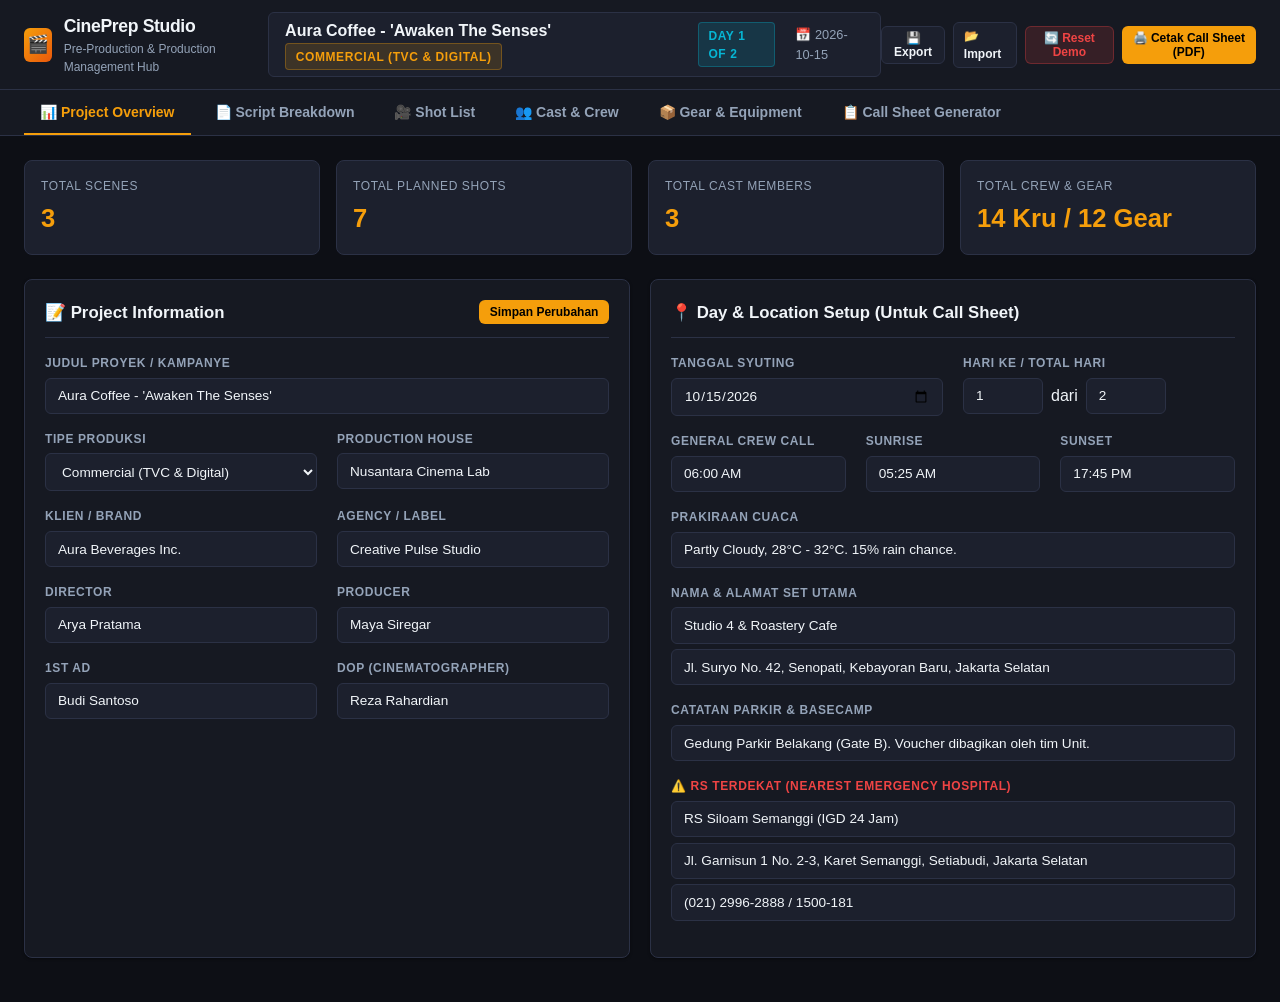
==== index.html @ 5eb1eb22 "Initial commit CinePrep" ====
<!DOCTYPE html>
<html lang="id">
<head>
  <meta charset="UTF-8">
  <meta name="viewport" content="width=device-width, initial-scale=1.0">
  <title>CinePrep — Film, TVC & Video Production Prep Hub</title>
  <link rel="stylesheet" href="style.css">
</head>
<body>

  <!-- Top Navigation -->
  <header class="top-nav">
    <div class="brand">
      <div class="brand-icon">🎬</div>
      <div class="brand-text">
        <h1 id="nav-brand-title">CinePrep Studio</h1>
        <p>Pre-Production & Production Management Hub</p>
      </div>
    </div>

    <div class="project-quick-info">
      <div>
        <strong id="top-project-title">Loading...</strong>
        <span class="badge badge-gold" id="top-project-type">TVC</span>
      </div>
      <div class="badge badge-cyan" id="top-day-badge">Day 1 of 2</div>
      <div style="font-size: 0.8rem; color: var(--text-muted);">
        📅 <span id="top-shoot-date">2026-10-15</span>
      </div>
    </div>

    <div class="header-actions no-print">
      <button class="btn btn-secondary btn-sm" onclick="app.exportProjectJSON()" title="Export JSON Project">💾 Export</button>
      <label class="btn btn-secondary btn-sm" style="margin:0; cursor:pointer;" title="Import JSON Project">
        📂 Import <input type="file" id="import-json-input" accept=".json" style="display:none" onchange="app.importProjectJSON(event)">
      </label>
      <button class="btn btn-danger btn-sm" onclick="app.resetToDemoData()" title="Reset ke Demo Project">🔄 Reset Demo</button>
      <button class="btn btn-primary btn-sm" onclick="app.printCallSheet()">🖨️ Cetak Call Sheet (PDF)</button>
    </div>
  </header>

  <!-- Navigation Tabs -->
  <nav class="tabs-bar no-print">
    <button class="tab-btn active" data-tab="tab-overview">📊 Project Overview</button>
    <button class="tab-btn" data-tab="tab-breakdown">📄 Script Breakdown</button>
    <button class="tab-btn" data-tab="tab-shotlist">🎥 Shot List</button>
    <button class="tab-btn" data-tab="tab-roster">👥 Cast & Crew</button>
    <button class="tab-btn" data-tab="tab-equipment">📦 Gear & Equipment</button>
    <button class="tab-btn" data-tab="tab-callsheet">📋 Call Sheet Generator</button>
  </nav>

  <!-- Main Content Areas -->
  <main class="main-content">

    <!-- TAB 1: OVERVIEW & PROJECT SETUP -->
    <section id="tab-overview" class="tab-pane active">
      <div class="grid-4" style="margin-bottom: 1.5rem;">
        <div class="stat-card">
          <span class="stat-label">Total Scenes</span>
          <span class="stat-value" id="stat-total-scenes">0</span>
        </div>
        <div class="stat-card">
          <span class="stat-label">Total Planned Shots</span>
          <span class="stat-value" id="stat-total-shots">0</span>
        </div>
        <div class="stat-card">
          <span class="stat-label">Total Cast Members</span>
          <span class="stat-value" id="stat-total-cast">0</span>
        </div>
        <div class="stat-card">
          <span class="stat-label">Total Crew & Gear</span>
          <span class="stat-value" id="stat-total-crew-gear">0</span>
        </div>
      </div>

      <div class="grid-2">
        <!-- Project Info Form -->
        <div class="card">
          <div class="card-header">
            <h2 class="card-title">📝 Project Information</h2>
            <button class="btn btn-primary btn-sm" onclick="app.saveProjectDetails()">Simpan Perubahan</button>
          </div>
          <form id="project-form" onsubmit="event.preventDefault(); app.saveProjectDetails();">
            <div class="form-group">
              <label class="form-label">Judul Proyek / Kampanye</label>
              <input type="text" class="form-input" id="inp-title" required>
            </div>
            <div class="grid-2">
              <div class="form-group">
                <label class="form-label">Tipe Produksi</label>
                <select class="form-select" id="inp-type">
                  <option value="Commercial (TVC & Digital)">Commercial (TVC & Digital)</option>
                  <option value="Music Video (MV)">Music Video (MV)</option>
                  <option value="Short Film / Feature">Short Film / Feature</option>
                  <option value="Brand Documentary">Brand Documentary</option>
                  <option value="Corporate / Company Profile">Corporate / Company Profile</option>
                </select>
              </div>
              <div class="form-group">
                <label class="form-label">Production House</label>
                <input type="text" class="form-input" id="inp-production-co">
              </div>
            </div>
            <div class="grid-2">
              <div class="form-group">
                <label class="form-label">Klien / Brand</label>
                <input type="text" class="form-input" id="inp-client">
              </div>
              <div class="form-group">
                <label class="form-label">Agency / Label</label>
                <input type="text" class="form-input" id="inp-agency">
              </div>
            </div>
            <div class="grid-2">
              <div class="form-group">
                <label class="form-label">Director</label>
                <input type="text" class="form-input" id="inp-director">
              </div>
              <div class="form-group">
                <label class="form-label">Producer</label>
                <input type="text" class="form-input" id="inp-producer">
              </div>
            </div>
            <div class="grid-2">
              <div class="form-group">
                <label class="form-label">1st AD</label>
                <input type="text" class="form-input" id="inp-first-ad">
              </div>
              <div class="form-group">
                <label class="form-label">DoP (Cinematographer)</label>
                <input type="text" class="form-input" id="inp-dop">
              </div>
            </div>
          </form>
        </div>

        <!-- Shooting Day & Location Parameters -->
        <div class="card">
          <div class="card-header">
            <h2 class="card-title">📍 Day & Location Setup (Untuk Call Sheet)</h2>
          </div>
          <div class="grid-2">
            <div class="form-group">
              <label class="form-label">Tanggal Syuting</label>
              <input type="date" class="form-input" id="inp-shoot-date">
            </div>
            <div class="form-group">
              <label class="form-label">Hari ke / Total Hari</label>
              <div style="display:flex; gap:0.5rem; align-items:center;">
                <input type="number" class="form-input" id="inp-current-day" min="1" style="width: 80px;">
                <span>dari</span>
                <input type="number" class="form-input" id="inp-total-days" min="1" style="width: 80px;">
              </div>
            </div>
          </div>
          <div class="grid-3">
            <div class="form-group">
              <label class="form-label">General Crew Call</label>
              <input type="text" class="form-input" id="inp-general-call" placeholder="06:00 AM">
            </div>
            <div class="form-group">
              <label class="form-label">Sunrise</label>
              <input type="text" class="form-input" id="inp-sunrise" placeholder="05:30 AM">
            </div>
            <div class="form-group">
              <label class="form-label">Sunset</label>
              <input type="text" class="form-input" id="inp-sunset" placeholder="17:45 PM">
            </div>
          </div>
          <div class="form-group">
            <label class="form-label">Prakiraan Cuaca</label>
            <input type="text" class="form-input" id="inp-weather" placeholder="Cerah Berawan, 29°C">
          </div>
          <div class="form-group">
            <label class="form-label">Nama & Alamat Set Utama</label>
            <input type="text" class="form-input" id="inp-location-name" placeholder="Nama Studio/Lokasi">
            <input type="text" class="form-input" id="inp-location-address" placeholder="Alamat lengkap lokasi" style="margin-top:0.35rem;">
          </div>
          <div class="form-group">
            <label class="form-label">Catatan Parkir & Basecamp</label>
            <input type="text" class="form-input" id="inp-parking-notes">
          </div>
          <div class="form-group">
            <label class="form-label" style="color:var(--accent-red)">⚠️ RS Terdekat (Nearest Emergency Hospital)</label>
            <input type="text" class="form-input" id="inp-hospital-name" placeholder="Nama RS">
            <input type="text" class="form-input" id="inp-hospital-address" placeholder="Alamat RS" style="margin-top:0.35rem;">
            <input type="text" class="form-input" id="inp-hospital-phone" placeholder="No Telp Darurat IGD" style="margin-top:0.35rem;">
          </div>
        </div>
      </div>
    </section>

    <!-- TAB 2: SCRIPT BREAKDOWN -->
    <section id="tab-breakdown" class="tab-pane">
      <div class="card">
        <div class="card-header">
          <div>
            <h2 class="card-title">📄 Breakdown Adegan (Scene Breakdown)</h2>
            <p style="font-size:0.8rem; color:var(--text-muted);">Membedah naskah menjadi elemen produksi: Karakter, Properti, Wardrobe, dan Efek/Lighting.</p>
          </div>
          <button class="btn btn-primary btn-sm" onclick="app.openAddSceneModal()">+ Tambah Adegan</button>
        </div>
        <div id="scenes-list-container">
          <!-- Rendered via JS -->
        </div>
      </div>
    </section>

    <!-- TAB 3: SHOT LIST PLANNER -->
    <section id="tab-shotlist" class="tab-pane">
      <div class="card">
        <div class="card-header">
          <div>
            <h2 class="card-title">🎥 Shot List Planner</h2>
            <p style="font-size:0.8rem; color:var(--text-muted);">Daftar rencana pengambilan gambar, pergerakan kamera, lensa, dan status di set.</p>
          </div>
          <div style="display:flex; gap:0.5rem; align-items:center;">
            <select class="form-select" id="filter-shot-scene" onchange="app.renderShotList()" style="width: auto;">
              <option value="ALL">Semua Adegan</option>
            </select>
            <button class="btn btn-primary btn-sm" onclick="app.openAddShotModal()">+ Tambah Shot</button>
          </div>
        </div>
        <div class="table-responsive">
          <table class="data-table">
            <thead>
              <tr>
                <th style="width:60px;">Status</th>
                <th style="width:70px;">Shot #</th>
                <th style="width:90px;">Scene #</th>
                <th>Shot Size & Type</th>
                <th>Camera Movement</th>
                <th>Lens / Gear</th>
                <th>FPS</th>
                <th>Deskripsi Shot & Framing</th>
                <th style="width:80px;">Aksi</th>
              </tr>
            </thead>
            <tbody id="shot-list-table-body">
              <!-- Rendered via JS -->
            </tbody>
          </table>
        </div>
      </div>
    </section>

    <!-- TAB 4: CAST & CREW ROSTER -->
    <section id="tab-roster" class="tab-pane">
      <div class="grid-2">
        <!-- Cast Roster -->
        <div class="card">
          <div class="card-header">
            <div>
              <h2 class="card-title">🎭 Cast & Talent Roster</h2>
              <p style="font-size:0.75rem; color:var(--text-muted);">Pemain utama, pemeran pendukung, dan jadwal panggilan (*call time*).</p>
            </div>
            <button class="btn btn-primary btn-sm" onclick="app.openAddCastModal()">+ Tambah Cast</button>
          </div>
          <div class="table-responsive">
            <table class="data-table">
              <thead>
                <tr>
                  <th>#</th>
                  <th>Karakter / Peran</th>
                  <th>Nama Aktor</th>
                  <th>Call Time</th>
                  <th>H&MU</th>
                  <th>On Set</th>
                  <th>Aksi</th>
                </tr>
              </thead>
              <tbody id="cast-table-body">
                <!-- Rendered via JS -->
              </tbody>
            </table>
          </div>
        </div>

        <!-- Crew Roster -->
        <div class="card">
          <div class="card-header">
            <div>
              <h2 class="card-title">🎬 Crew Roster (Departemen)</h2>
              <p style="font-size:0.75rem; color:var(--text-muted);">Daftar tim teknis per divisi dan waktu standby.</p>
            </div>
            <button class="btn btn-primary btn-sm" onclick="app.openAddCrewModal()">+ Tambah Kru</button>
          </div>
          <div class="table-responsive">
            <table class="data-table">
              <thead>
                <tr>
                  <th>Departemen</th>
                  <th>Posisi / Role</th>
                  <th>Nama</th>
                  <th>Kontak</th>
                  <th>Call</th>
                  <th>Aksi</th>
                </tr>
              </thead>
              <tbody id="crew-table-body">
                <!-- Rendered via JS -->
              </tbody>
            </table>
          </div>
        </div>
      </div>
    </section>

    <!-- TAB 5: GEAR & EQUIPMENT -->
    <section id="tab-equipment" class="tab-pane">
      <div class="card">
        <div class="card-header">
          <div>
            <h2 class="card-title">📦 Equipment & Rental Checklist</h2>
            <p style="font-size:0.8rem; color:var(--text-muted);">Memastikan kamera, lensa, lighting, sound, dan genset siap sebelum syuting dan tidak tertinggal saat loading-out.</p>
          </div>
          <button class="btn btn-primary btn-sm" onclick="app.openAddEquipmentModal()">+ Tambah Peralatan</button>
        </div>
        <div class="table-responsive">
          <table class="data-table">
            <thead>
              <tr>
                <th style="width: 140px;">Kategori</th>
                <th>Nama Alat & Spesifikasi</th>
                <th style="width: 90px;">Jumlah</th>
                <th style="width: 160px;">Sumber (Rental/In-House)</th>
                <th style="width: 130px;">Status</th>
                <th style="width: 80px;">Aksi</th>
              </tr>
            </thead>
            <tbody id="equipment-table-body">
              <!-- Rendered via JS -->
            </tbody>
          </table>
        </div>
      </div>
    </section>

    <!-- TAB 6: CALL SHEET GENERATOR -->
    <section id="tab-callsheet" class="tab-pane">
      <div class="no-print" style="margin-bottom: 1rem; display: flex; justify-content: space-between; align-items: center;">
        <div>
          <h2 style="font-size: 1.2rem; font-weight: 700;">📋 Lembar Call Sheet Resmi Harian</h2>
          <p style="font-size: 0.85rem; color: var(--text-muted);">Tampilan dokumen standar industri yang siap dicetak atau disimpan ke PDF.</p>
        </div>
        <button class="btn btn-primary" onclick="app.printCallSheet()">🖨️ Cetak / Download PDF</button>
      </div>

      <!-- Call Sheet Document Container -->
      <div class="callsheet-doc-container" id="printable-callsheet">
        <!-- Rendered dynamically by app.renderCallSheet() -->
      </div>
    </section>

  </main>

  <!-- MODAL: ADD / EDIT SCENE -->
  <div class="modal-overlay" id="modal-scene">
    <div class="modal">
      <div class="modal-header">
        <h3 class="modal-title" id="modal-scene-title">Tambah Adegan (Scene)</h3>
        <button class="modal-close" onclick="app.closeModal('modal-scene')">&times;</button>
      </div>
      <form id="form-scene" onsubmit="event.preventDefault(); app.saveSceneForm();">
        <input type="hidden" id="scene-form-id">
        <div class="grid-3">
          <div class="form-group">
            <label class="form-label">Scene #</label>
            <input type="text" class="form-input" id="sf-num" required placeholder="Contoh: 1, 2A">
          </div>
          <div class="form-group">
            <label class="form-label">Setting</label>
            <select class="form-select" id="sf-setting">
              <option value="INT">INT (Interior)</option>
              <option value="EXT">EXT (Eksterior)</option>
              <option value="INT/EXT">INT/EXT</option>
            </select>
          </div>
          <div class="form-group">
            <label class="form-label">Waktu</label>
            <select class="form-select" id="sf-time">
              <option value="MORNING">MORNING (Pagi)</option>
              <option value="DAY">DAY (Siang)</option>
              <option value="AFTERNOON">AFTERNOON (Sore)</option>
              <option value="NIGHT">NIGHT (Malam)</option>
              <option value="GOLDEN HOUR">GOLDEN HOUR</option>
            </select>
          </div>
        </div>
        <div class="grid-2">
          <div class="form-group">
            <label class="form-label">Nama Lokasi Set</label>
            <input type="text" class="form-input" id="sf-location" required placeholder="Contoh: Roastery Cafe Bar">
          </div>
          <div class="form-group">
            <label class="form-label">Panjang Halaman Script</label>
            <input type="text" class="form-input" id="sf-pages" placeholder="Contoh: 1 2/8 pages">
          </div>
        </div>
        <div class="form-group">
          <label class="form-label">Deskripsi / Sinopsis Adegan</label>
          <textarea class="form-textarea" id="sf-synopsis" rows="2" placeholder="Apa yang terjadi di adegan ini?"></textarea>
        </div>
        <div class="grid-2">
          <div class="form-group">
            <label class="form-label">Karakter / Cast Terlibat (Pisahkan dengan koma)</label>
            <input type="text" class="form-input" id="sf-cast" placeholder="Sarah, Barista, Extras">
          </div>
          <div class="form-group">
            <label class="form-label">Properti Khusus (Props)</label>
            <input type="text" class="form-input" id="sf-props" placeholder="V60, Cup, Koper">
          </div>
        </div>
        <div class="grid-2">
          <div class="form-group">
            <label class="form-label">Wardrobe / Kostum</label>
            <input type="text" class="form-input" id="sf-wardrobe" placeholder="Apron kulit, blazer abu">
          </div>
          <div class="form-group">
            <label class="form-label">Special FX / Lighting / Grip Note</label>
            <input type="text" class="form-input" id="sf-fx" placeholder="Hazer smoke, Tracking gimbal">
          </div>
        </div>
        <div style="text-align: right; margin-top: 1rem;">
          <button type="button" class="btn btn-secondary" onclick="app.closeModal('modal-scene')">Batal</button>
          <button type="submit" class="btn btn-primary">Simpan Adegan</button>
        </div>
      </form>
    </div>
  </div>

  <!-- MODAL: ADD / EDIT SHOT -->
  <div class="modal-overlay" id="modal-shot">
    <div class="modal">
      <div class="modal-header">
        <h3 class="modal-title" id="modal-shot-title">Tambah Shot</h3>
        <button class="modal-close" onclick="app.closeModal('modal-shot')">&times;</button>
      </div>
      <form id="form-shot" onsubmit="event.preventDefault(); app.saveShotForm();">
        <input type="hidden" id="shot-form-id">
        <div class="grid-2">
          <div class="form-group">
            <label class="form-label">Pilih Adegan (Scene)</label>
            <select class="form-select" id="sht-scene-id" required>
              <!-- Filled via JS -->
            </select>
          </div>
          <div class="form-group">
            <label class="form-label">Nomor Shot</label>
            <input type="text" class="form-input" id="sht-num" required placeholder="Contoh: 1A, 2B">
          </div>
        </div>
        <div class="grid-3">
          <div class="form-group">
            <label class="form-label">Shot Size</label>
            <select class="form-select" id="sht-size">
              <option value="Wide Shot (WS)">Wide Shot (WS)</option>
              <option value="Medium Shot (MS)">Medium Shot (MS)</option>
              <option value="Medium Close-Up (MCU)">Medium Close-Up (MCU)</option>
              <option value="Close-Up (CU)">Close-Up (CU)</option>
              <option value="Extreme Close-Up (ECU)">Extreme Close-Up (ECU)</option>
              <option value="Over-the-Shoulder (OTS)">Over-the-Shoulder (OTS)</option>
              <option value="Point of View (POV)">Point of View (POV)</option>
            </select>
          </div>
          <div class="form-group">
            <label class="form-label">Camera Angle</label>
            <select class="form-select" id="sht-angle">
              <option value="Eye Level">Eye Level</option>
              <option value="Low Angle">Low Angle</option>
              <option value="High Angle">High Angle</option>
              <option value="Dutch Angle">Dutch Angle / Canted</option>
              <option value="Birds Eye / Overhead">Birds Eye / Overhead</option>
            </select>
          </div>
          <div class="form-group">
            <label class="form-label">Movement</label>
            <input type="text" class="form-input" id="sht-movement" placeholder="Static, Pan, Tracking, Gimbal">
          </div>
        </div>
        <div class="grid-2">
          <div class="form-group">
            <label class="form-label">Lensa / Filter</label>
            <input type="text" class="form-input" id="sht-lens" placeholder="Contoh: 35mm f/1.8, 100mm Macro">
          </div>
          <div class="form-group">
            <label class="form-label">Frame Rate (FPS)</label>
            <select class="form-select" id="sht-fps">
              <option value="24 fps">24 fps (Standard Cinema)</option>
              <option value="25 fps">25 fps (PAL)</option>
              <option value="48 fps">48 fps (Slow Motion)</option>
              <option value="60 fps">60 fps (Smooth Slow-Mo)</option>
              <option value="120 fps">120 fps (Ultra Slow-Mo)</option>
            </select>
          </div>
        </div>
        <div class="form-group">
          <label class="form-label">Deskripsi Visual & Framing</label>
          <textarea class="form-textarea" id="sht-desc" rows="2" placeholder="Komposisi gambar, aksi karakter, atau arahan kamera..."></textarea>
        </div>
        <div style="text-align: right; margin-top: 1rem;">
          <button type="button" class="btn btn-secondary" onclick="app.closeModal('modal-shot')">Batal</button>
          <button type="submit" class="btn btn-primary">Simpan Shot</button>
        </div>
      </form>
    </div>
  </div>

  <!-- MODAL: ADD / EDIT CAST -->
  <div class="modal-overlay" id="modal-cast">
    <div class="modal">
      <div class="modal-header">
        <h3 class="modal-title">Tambah Cast / Pemain</h3>
        <button class="modal-close" onclick="app.closeModal('modal-cast')">&times;</button>
      </div>
      <form id="form-cast" onsubmit="event.preventDefault(); app.saveCastForm();">
        <input type="hidden" id="cast-form-id">
        <div class="grid-2">
          <div class="form-group">
            <label class="form-label">Nama Karakter</label>
            <input type="text" class="form-input" id="cst-character" required placeholder="Contoh: Sarah (Hero)">
          </div>
          <div class="form-group">
            <label class="form-label">Nama Aktor</label>
            <input type="text" class="form-input" id="cst-actor" required placeholder="Nama asli aktor">
          </div>
        </div>
        <div class="grid-2">
          <div class="form-group">
            <label class="form-label">Role / Tipe</label>
            <input type="text" class="form-input" id="cst-role" placeholder="Lead Talent, Supporting, Extra">
          </div>
          <div class="form-group">
            <label class="form-label">No. Telepon / WhatsApp</label>
            <input type="text" class="form-input" id="cst-phone" placeholder="+62 811...">
          </div>
        </div>
        <div class="grid-3">
          <div class="form-group">
            <label class="form-label">Pickup Time</label>
            <input type="text" class="form-input" id="cst-pickup" placeholder="06:30 AM">
          </div>
          <div class="form-group">
            <label class="form-label">H&MU Call</label>
            <input type="text" class="form-input" id="cst-hmu" placeholder="07:00 AM">
          </div>
          <div class="form-group">
            <label class="form-label">On Set Call</label>
            <input type="text" class="form-input" id="cst-onset" placeholder="08:00 AM">
          </div>
        </div>
        <div class="form-group">
          <label class="form-label">Catatan Tambahan (Diet, Kostum)</label>
          <input type="text" class="form-input" id="cst-notes">
        </div>
        <div style="text-align: right; margin-top: 1rem;">
          <button type="button" class="btn btn-secondary" onclick="app.closeModal('modal-cast')">Batal</button>
          <button type="submit" class="btn btn-primary">Simpan Cast</button>
        </div>
      </form>
    </div>
  </div>

  <!-- MODAL: ADD / EDIT CREW -->
  <div class="modal-overlay" id="modal-crew">
    <div class="modal">
      <div class="modal-header">
        <h3 class="modal-title">Tambah Kru Produksi</h3>
        <button class="modal-close" onclick="app.closeModal('modal-crew')">&times;</button>
      </div>
      <form id="form-crew" onsubmit="event.preventDefault(); app.saveCrewForm();">
        <input type="hidden" id="crew-form-id">
        <div class="grid-2">
          <div class="form-group">
            <label class="form-label">Departemen</label>
            <select class="form-select" id="crw-dept">
              <option value="Direction">Direction</option>
              <option value="Production">Production</option>
              <option value="Camera">Camera</option>
              <option value="Lighting & Grip">Lighting & Grip</option>
              <option value="Sound">Sound</option>
              <option value="Art Department">Art Department</option>
              <option value="Wardrobe & MUA">Wardrobe & MUA</option>
              <option value="Post-Production / DIT">Post-Production / DIT</option>
              <option value="Logistics & Catering">Logistics & Catering</option>
            </select>
          </div>
          <div class="form-group">
            <label class="form-label">Posisi / Role</label>
            <input type="text" class="form-input" id="crw-role" required placeholder="DoP, 1st AC, Gaffer, etc.">
          </div>
        </div>
        <div class="grid-3">
          <div class="form-group">
            <label class="form-label">Nama Kru</label>
            <input type="text" class="form-input" id="crw-name" required placeholder="Nama lengkap">
          </div>
          <div class="form-group">
            <label class="form-label">No. Telepon / WhatsApp</label>
            <input type="text" class="form-input" id="crw-phone" placeholder="+62 811...">
          </div>
          <div class="form-group">
            <label class="form-label">Call Time</label>
            <input type="text" class="form-input" id="crw-call" placeholder="06:00 AM">
          </div>
        </div>
        <div style="text-align: right; margin-top: 1rem;">
          <button type="button" class="btn btn-secondary" onclick="app.closeModal('modal-crew')">Batal</button>
          <button type="submit" class="btn btn-primary">Simpan Kru</button>
        </div>
      </form>
    </div>
  </div>

  <!-- MODAL: ADD / EDIT EQUIPMENT -->
  <div class="modal-overlay" id="modal-equipment">
    <div class="modal">
      <div class="modal-header">
        <h3 class="modal-title">Tambah Peralatan (Gear)</h3>
        <button class="modal-close" onclick="app.closeModal('modal-equipment')">&times;</button>
      </div>
      <form id="form-equipment" onsubmit="event.preventDefault(); app.saveEquipmentForm();">
        <input type="hidden" id="eq-form-id">
        <div class="grid-2">
          <div class="form-group">
            <label class="form-label">Kategori</label>
            <select class="form-select" id="eqf-category">
              <option value="Camera">Camera Body & Support</option>
              <option value="Lenses">Lenses & Filters</option>
              <option value="Lighting">Lighting & Electric</option>
              <option value="Grip & Support">Grip & Rigs</option>
              <option value="Sound">Audio & Wireless</option>
              <option value="Power & Utility">Power, Genset & Cables</option>
              <option value="Monitoring / DIT">Monitoring / Video Village</option>
            </select>
          </div>
          <div class="form-group">
            <label class="form-label">Nama Barang & Spesifikasi</label>
            <input type="text" class="form-input" id="eqf-name" required placeholder="Contoh: ARRI Alexa Mini LF">
          </div>
        </div>
        <div class="grid-3">
          <div class="form-group">
            <label class="form-label">Jumlah / Satuan</label>
            <input type="text" class="form-input" id="eqf-qty" placeholder="1 set, 2 units">
          </div>
          <div class="form-group">
            <label class="form-label">Sumber Alat</label>
            <input type="text" class="form-input" id="eqf-source" placeholder="Rental / In-House / Owner">
          </div>
          <div class="form-group">
            <label class="form-label">Status Checklist</label>
            <select class="form-select" id="eqf-status">
              <option value="Checked / Ready">Checked / Ready</option>
              <option value="To Be Picked Up">To Be Picked Up</option>
              <option value="Loaded on Van">Loaded on Van</option>
            </select>
          </div>
        </div>
        <div style="text-align: right; margin-top: 1rem;">
          <button type="button" class="btn btn-secondary" onclick="app.closeModal('modal-equipment')">Batal</button>
          <button type="submit" class="btn btn-primary">Simpan Alat</button>
        </div>
      </form>
    </div>
  </div>

  <!-- Scripts -->
  <script src="demo-data.js"></script>
  <script src="app.js"></script>
</body>
</html>
---- style.css ----
/* CinePrep - Modern Film & Video Production Prep Stylesheet */
:root {
  --bg-primary: #0d0f15;
  --bg-secondary: #161922;
  --bg-card: #1c202d;
  --bg-hover: #262c3d;
  --border-color: #2b3145;
  --text-main: #f1f5f9;
  --text-muted: #94a3b8;
  --text-dim: #64748b;
  --accent-gold: #f59e0b;
  --accent-gold-hover: #d97706;
  --accent-cyan: #06b6d4;
  --accent-red: #ef4444;
  --accent-green: #10b981;
  --accent-blue: #3b82f6;
  --accent-purple: #8b5cf6;
  --shadow-sm: 0 1px 3px rgba(0,0,0,0.4);
  --shadow-md: 0 4px 12px rgba(0,0,0,0.5);
  --shadow-lg: 0 10px 25px rgba(0,0,0,0.6);
  --radius: 8px;
  --font-family: -apple-system, BlinkMacSystemFont, "Segoe UI", Roboto, Helvetica, Arial, sans-serif;
  --font-mono: "SFMono-Regular", Consolas, "Liberation Mono", Menlo, monospace;
}

* {
  box-sizing: border-box;
  margin: 0;
  padding: 0;
}

body {
  background-color: var(--bg-primary);
  color: var(--text-main);
  font-family: var(--font-family);
  line-height: 1.5;
  -webkit-font-smoothing: antialiased;
}

/* Header & Top Bar */
.top-nav {
  background: var(--bg-secondary);
  border-bottom: 1px solid var(--border-color);
  padding: 0.75rem 1.5rem;
  display: flex;
  align-items: center;
  justify-content: space-between;
  position: sticky;
  top: 0;
  z-index: 100;
}

.brand {
  display: flex;
  align-items: center;
  gap: 0.75rem;
}

.brand-icon {
  width: 34px;
  height: 34px;
  background: linear-gradient(135deg, var(--accent-gold), #ea580c);
  border-radius: 6px;
  display: flex;
  align-items: center;
  justify-content: center;
  font-weight: 800;
  color: #000;
  font-size: 1.1rem;
}

.brand-text h1 {
  font-size: 1.1rem;
  font-weight: 700;
  letter-spacing: -0.02em;
}

.brand-text p {
  font-size: 0.75rem;
  color: var(--text-muted);
}

.project-quick-info {
  display: flex;
  align-items: center;
  gap: 1.25rem;
  background: var(--bg-card);
  padding: 0.4rem 1rem;
  border-radius: 6px;
  border: 1px solid var(--border-color);
}

.badge {
  display: inline-flex;
  align-items: center;
  gap: 0.35rem;
  padding: 0.2rem 0.6rem;
  border-radius: 4px;
  font-size: 0.75rem;
  font-weight: 600;
  text-transform: uppercase;
  letter-spacing: 0.05em;
}

.badge-gold { background: rgba(245, 158, 11, 0.15); color: var(--accent-gold); border: 1px solid rgba(245, 158, 11, 0.3); }
.badge-cyan { background: rgba(6, 182, 212, 0.15); color: var(--accent-cyan); border: 1px solid rgba(6, 182, 212, 0.3); }
.badge-green { background: rgba(16, 185, 129, 0.15); color: var(--accent-green); border: 1px solid rgba(16, 185, 129, 0.3); }
.badge-purple { background: rgba(139, 92, 246, 0.15); color: var(--accent-purple); border: 1px solid rgba(139, 92, 246, 0.3); }
.badge-day { background: #3b82f6; color: #fff; }
.badge-night { background: #6366f1; color: #fff; }
.badge-int { background: #10b981; color: #fff; }
.badge-ext { background: #f59e0b; color: #000; }

.header-actions {
  display: flex;
  align-items: center;
  gap: 0.5rem;
}

/* Tabs Navigation */
.tabs-bar {
  background: var(--bg-secondary);
  border-bottom: 1px solid var(--border-color);
  padding: 0 1.5rem;
  display: flex;
  gap: 0.5rem;
  overflow-x: auto;
}

.tab-btn {
  background: transparent;
  color: var(--text-muted);
  border: none;
  padding: 0.85rem 1rem;
  font-size: 0.875rem;
  font-weight: 600;
  cursor: pointer;
  border-bottom: 2px solid transparent;
  transition: all 0.2s ease;
  white-space: nowrap;
  display: flex;
  align-items: center;
  gap: 0.4rem;
}

.tab-btn:hover {
  color: var(--text-main);
  background: rgba(255, 255, 255, 0.02);
}

.tab-btn.active {
  color: var(--accent-gold);
  border-bottom-color: var(--accent-gold);
}

/* Main Container */
.main-content {
  max-width: 1400px;
  margin: 1.5rem auto;
  padding: 0 1.5rem;
}

.tab-pane {
  display: none;
}

.tab-pane.active {
  display: block;
  animation: fadeIn 0.15s ease-in-out;
}

@keyframes fadeIn {
  from { opacity: 0; transform: translateY(3px); }
  to { opacity: 1; transform: translateY(0); }
}

/* Buttons */
.btn {
  display: inline-flex;
  align-items: center;
  gap: 0.4rem;
  padding: 0.5rem 0.9rem;
  font-size: 0.85rem;
  font-weight: 600;
  border-radius: 6px;
  cursor: pointer;
  border: 1px solid transparent;
  transition: all 0.15s ease;
  text-decoration: none;
}

.btn-primary {
  background: var(--accent-gold);
  color: #000;
}
.btn-primary:hover {
  background: var(--accent-gold-hover);
}

.btn-secondary {
  background: var(--bg-card);
  color: var(--text-main);
  border-color: var(--border-color);
}
.btn-secondary:hover {
  background: var(--bg-hover);
  border-color: var(--text-dim);
}

.btn-danger {
  background: rgba(239, 68, 68, 0.15);
  color: var(--accent-red);
  border-color: rgba(239, 68, 68, 0.3);
}
.btn-danger:hover {
  background: rgba(239, 68, 68, 0.25);
}

.btn-sm {
  padding: 0.25rem 0.6rem;
  font-size: 0.75rem;
}

/* Cards & Section Containers */
.card {
  background: var(--bg-secondary);
  border: 1px solid var(--border-color);
  border-radius: var(--radius);
  padding: 1.25rem;
  margin-bottom: 1.25rem;
  box-shadow: var(--shadow-sm);
}

.card-header {
  display: flex;
  align-items: center;
  justify-content: space-between;
  margin-bottom: 1rem;
  padding-bottom: 0.75rem;
  border-bottom: 1px solid var(--border-color);
}

.card-title {
  font-size: 1.05rem;
  font-weight: 700;
  display: flex;
  align-items: center;
  gap: 0.5rem;
}

/* Grid Layouts */
.grid-2 {
  display: grid;
  grid-template-columns: repeat(2, 1fr);
  gap: 1.25rem;
}

.grid-3 {
  display: grid;
  grid-template-columns: repeat(3, 1fr);
  gap: 1.25rem;
}

.grid-4 {
  display: grid;
  grid-template-columns: repeat(4, 1fr);
  gap: 1rem;
}

@media (max-width: 900px) {
  .grid-2, .grid-3, .grid-4 {
    grid-template-columns: 1fr;
  }
}

/* Stat Cards */
.stat-card {
  background: var(--bg-card);
  border: 1px solid var(--border-color);
  border-radius: var(--radius);
  padding: 1rem;
  display: flex;
  flex-direction: column;
}

.stat-label {
  font-size: 0.75rem;
  color: var(--text-muted);
  text-transform: uppercase;
  letter-spacing: 0.05em;
  margin-bottom: 0.25rem;
}

.stat-value {
  font-size: 1.6rem;
  font-weight: 800;
  color: var(--accent-gold);
}

/* Tables */
.table-responsive {
  width: 100%;
  overflow-x: auto;
}

.data-table {
  width: 100%;
  border-collapse: collapse;
  font-size: 0.85rem;
  text-align: left;
}

.data-table th {
  background: var(--bg-card);
  color: var(--text-muted);
  font-weight: 600;
  text-transform: uppercase;
  font-size: 0.7rem;
  letter-spacing: 0.05em;
  padding: 0.75rem 0.85rem;
  border-bottom: 1px solid var(--border-color);
}

.data-table td {
  padding: 0.75rem 0.85rem;
  border-bottom: 1px solid var(--border-color);
  vertical-align: middle;
}

.data-table tr:hover td {
  background: var(--bg-hover);
}

/* Script Breakdown Scene Cards */
.scene-card {
  background: var(--bg-card);
  border: 1px solid var(--border-color);
  border-radius: var(--radius);
  margin-bottom: 1rem;
  overflow: hidden;
  transition: border-color 0.2s;
}

.scene-card:hover {
  border-color: var(--accent-gold);
}

.scene-header {
  background: rgba(0, 0, 0, 0.25);
  padding: 0.85rem 1rem;
  display: flex;
  align-items: center;
  justify-content: space-between;
  border-bottom: 1px solid var(--border-color);
}

.scene-title-wrap {
  display: flex;
  align-items: center;
  gap: 0.75rem;
}

.scene-num {
  background: var(--accent-gold);
  color: #000;
  font-weight: 800;
  padding: 0.2rem 0.6rem;
  border-radius: 4px;
  font-size: 0.85rem;
}

.scene-slugline {
  font-family: var(--font-mono);
  font-weight: 700;
  font-size: 0.95rem;
  letter-spacing: 0.03em;
}

.scene-body {
  padding: 1rem;
}

.scene-synopsis {
  color: var(--text-main);
  margin-bottom: 1rem;
  font-size: 0.9rem;
}

.breakdown-tags-grid {
  display: grid;
  grid-template-columns: repeat(auto-fit, minmax(180px, 1fr));
  gap: 0.75rem;
  background: var(--bg-secondary);
  padding: 0.75rem;
  border-radius: 6px;
}

.tag-group h4 {
  font-size: 0.7rem;
  text-transform: uppercase;
  color: var(--text-dim);
  margin-bottom: 0.35rem;
}

.pill-container {
  display: flex;
  flex-wrap: wrap;
  gap: 0.3rem;
}

.pill {
  font-size: 0.75rem;
  padding: 0.15rem 0.5rem;
  border-radius: 12px;
  background: var(--bg-hover);
  color: var(--text-main);
  border: 1px solid var(--border-color);
}

/* Forms & Inputs */
.form-group {
  margin-bottom: 1rem;
}

.form-label {
  display: block;
  font-size: 0.75rem;
  font-weight: 600;
  text-transform: uppercase;
  letter-spacing: 0.05em;
  color: var(--text-muted);
  margin-bottom: 0.35rem;
}

.form-input, .form-select, .form-textarea {
  width: 100%;
  background: var(--bg-card);
  border: 1px solid var(--border-color);
  color: var(--text-main);
  padding: 0.6rem 0.75rem;
  border-radius: 6px;
  font-size: 0.85rem;
  font-family: inherit;
  transition: border-color 0.15s;
}

.form-input:focus, .form-select:focus, .form-textarea:focus {
  outline: none;
  border-color: var(--accent-gold);
}

/* Modals */
.modal-overlay {
  position: fixed;
  top: 0;
  left: 0;
  right: 0;
  bottom: 0;
  background: rgba(0, 0, 0, 0.75);
  backdrop-filter: blur(4px);
  display: flex;
  align-items: center;
  justify-content: center;
  z-index: 200;
  opacity: 0;
  pointer-events: none;
  transition: opacity 0.2s ease;
}

.modal-overlay.open {
  opacity: 1;
  pointer-events: auto;
}

.modal {
  background: var(--bg-secondary);
  border: 1px solid var(--border-color);
  border-radius: var(--radius);
  width: 90%;
  max-width: 650px;
  max-height: 90vh;
  overflow-y: auto;
  box-shadow: var(--shadow-lg);
  padding: 1.5rem;
}

.modal-header {
  display: flex;
  justify-content: space-between;
  align-items: center;
  margin-bottom: 1.25rem;
  padding-bottom: 0.75rem;
  border-bottom: 1px solid var(--border-color);
}

.modal-close {
  background: transparent;
  border: none;
  color: var(--text-muted);
  font-size: 1.25rem;
  cursor: pointer;
}

/* Call Sheet Document Specific Styling (Industry Standard Look) */
.callsheet-doc-container {
  background: #ffffff;
  color: #111827;
  border-radius: 4px;
  box-shadow: 0 4px 20px rgba(0,0,0,0.4);
  max-width: 960px;
  margin: 0 auto;
  padding: 2rem;
  font-family: Arial, Helvetica, sans-serif;
  font-size: 12px;
  line-height: 1.35;
}

.cs-header {
  border-bottom: 3px solid #111827;
  padding-bottom: 0.75rem;
  margin-bottom: 1rem;
}

.cs-title-bar {
  display: flex;
  justify-content: space-between;
  align-items: flex-start;
  margin-bottom: 0.5rem;
}

.cs-main-title {
  font-size: 20px;
  font-weight: 900;
  text-transform: uppercase;
  letter-spacing: -0.01em;
}

.cs-badge-day {
  background: #111827;
  color: #ffffff;
  padding: 4px 10px;
  font-size: 13px;
  font-weight: 800;
  text-transform: uppercase;
}

.cs-sub-bar {
  display: flex;
  justify-content: space-between;
  font-size: 12px;
  font-weight: bold;
}

.cs-info-grid {
  display: grid;
  grid-template-columns: 2fr 1fr;
  gap: 10px;
  margin-bottom: 1rem;
}

.cs-box {
  border: 1px solid #9ca3af;
  padding: 8px 10px;
  background: #f9fafb;
}

.cs-box-title {
  font-size: 10px;
  font-weight: 800;
  text-transform: uppercase;
  color: #4b5563;
  margin-bottom: 4px;
  border-bottom: 1px solid #e5e7eb;
  padding-bottom: 2px;
}

.cs-hospital-box {
  background: #fef2f2;
  border: 2px solid #ef4444;
}

.cs-hospital-title {
  color: #dc2626;
  font-weight: 900;
}

.cs-table {
  width: 100%;
  border-collapse: collapse;
  margin-bottom: 1rem;
  font-size: 11px;
}

.cs-table th {
  background: #1f2937;
  color: #ffffff;
  text-align: left;
  padding: 5px 8px;
  font-weight: bold;
  font-size: 10px;
  text-transform: uppercase;
}

.cs-table td {
  padding: 6px 8px;
  border-bottom: 1px solid #e5e7eb;
  vertical-align: middle;
}

.cs-table tr:nth-child(even) td {
  background: #f9fafb;
}

.cs-dept-notes-grid {
  display: grid;
  grid-template-columns: repeat(2, 1fr);
  gap: 8px;
  margin-bottom: 1rem;
}

.cs-footer {
  border-top: 2px solid #111827;
  padding-top: 8px;
  display: flex;
  justify-content: space-between;
  font-size: 10px;
  color: #4b5563;
}

/* Print Rules - Standard Call Sheet 1-2 Pages Print Export */
@media print {
  body {
    background: #ffffff !important;
    color: #000000 !important;
  }

  .top-nav, .tabs-bar, .header-actions, .no-print, .btn, .modal-overlay {
    display: none !important;
  }

  .main-content {
    max-width: 100% !important;
    margin: 0 !important;
    padding: 0 !important;
  }

  .tab-pane {
    display: none !important;
  }

  #tab-callsheet {
    display: block !important;
  }

  .callsheet-doc-container {
    box-shadow: none !important;
    padding: 0 !important;
    max-width: 100% !important;
    width: 100% !important;
  }

  .cs-table th {
    background: #111827 !important;
    color: #fff !important;
    -webkit-print-color-adjust: exact;
    print-color-adjust: exact;
  }

  .cs-box {
    border: 1px solid #333 !important;
  }

  .cs-hospital-box {
    border: 2px solid #b91c1c !important;
    background: #fff5f5 !important;
    -webkit-print-color-adjust: exact;
    print-color-adjust: exact;
  }

  @page {
    size: A4 portrait;
    margin: 10mm;
  }
}
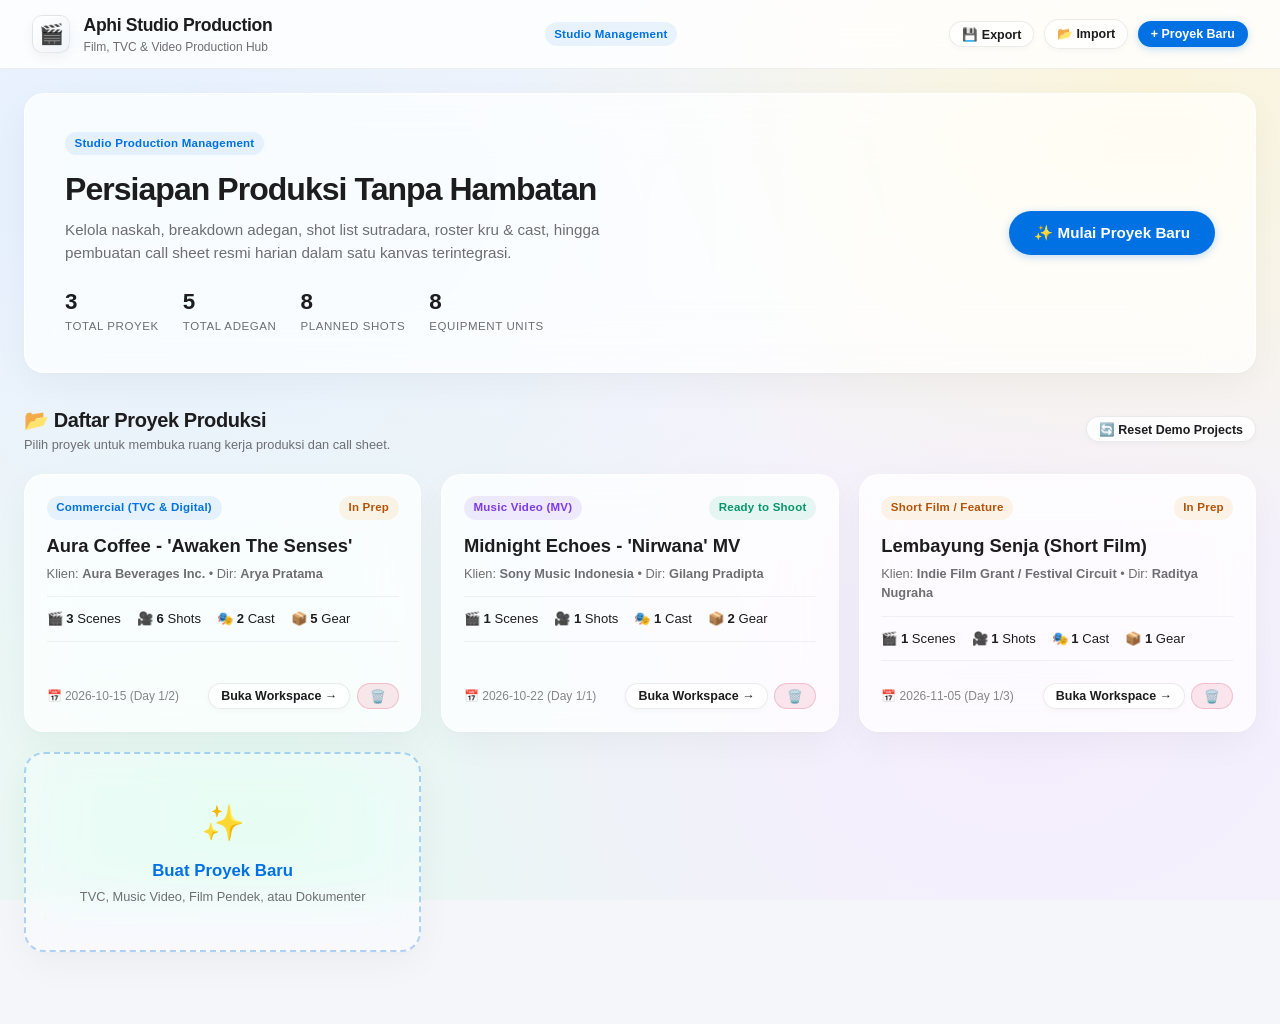
==== commit 782fdba3: "Add landing page and Apple liquid glass UI" ====
--- a/index.html
+++ b/index.html
@@ -3,374 +3,504 @@
 <head>
   <meta charset="UTF-8">
   <meta name="viewport" content="width=device-width, initial-scale=1.0">
-  <title>CinePrep — Film, TVC & Video Production Prep Hub</title>
+  <title>Aphi Studio Production — Pre-Production & Production Hub</title>
   <link rel="stylesheet" href="style.css">
 </head>
 <body>
 
-  <!-- Top Navigation -->
-  <header class="top-nav">
-    <div class="brand">
-      <div class="brand-icon">🎬</div>
+  <!-- Top Glass Navigation -->
+  <header class="app-header">
+    <div class="brand-section" onclick="app.navToLanding()">
+      <div class="brand-logo-glass">🎬</div>
       <div class="brand-text">
-        <h1 id="nav-brand-title">CinePrep Studio</h1>
-        <p>Pre-Production & Production Management Hub</p>
-      </div>
-    </div>
-
-    <div class="project-quick-info">
-      <div>
-        <strong id="top-project-title">Loading...</strong>
-        <span class="badge badge-gold" id="top-project-type">TVC</span>
-      </div>
-      <div class="badge badge-cyan" id="top-day-badge">Day 1 of 2</div>
-      <div style="font-size: 0.8rem; color: var(--text-muted);">
-        📅 <span id="top-shoot-date">2026-10-15</span>
-      </div>
-    </div>
-
-    <div class="header-actions no-print">
-      <button class="btn btn-secondary btn-sm" onclick="app.exportProjectJSON()" title="Export JSON Project">💾 Export</button>
-      <label class="btn btn-secondary btn-sm" style="margin:0; cursor:pointer;" title="Import JSON Project">
-        📂 Import <input type="file" id="import-json-input" accept=".json" style="display:none" onchange="app.importProjectJSON(event)">
+        <h1>Aphi Studio Production</h1>
+        <p>Film, TVC & Video Production Hub</p>
+      </div>
+    </div>
+
+    <!-- Dynamic Workspace Breadcrumb or Landing Title -->
+    <div id="header-context-container" style="display: flex; align-items: center; gap: 0.6rem;">
+      <!-- Populated via JS -->
+    </div>
+
+    <div class="header-controls no-print">
+      <button class="btn btn-glass btn-sm" onclick="app.exportAllJSON()" title="Export Semua Proyek ke JSON">💾 Export</button>
+      <label class="btn btn-glass btn-sm" style="margin:0; cursor:pointer;" title="Import Proyek JSON">
+        📂 Import <input type="file" id="import-json-input" accept=".json" style="display:none" onchange="app.importAllJSON(event)">
       </label>
-      <button class="btn btn-danger btn-sm" onclick="app.resetToDemoData()" title="Reset ke Demo Project">🔄 Reset Demo</button>
-      <button class="btn btn-primary btn-sm" onclick="app.printCallSheet()">🖨️ Cetak Call Sheet (PDF)</button>
+      <button class="btn btn-primary btn-sm" id="btn-header-primary" onclick="app.openNewProjectModal()">+ Proyek Baru</button>
     </div>
   </header>
 
-  <!-- Navigation Tabs -->
-  <nav class="tabs-bar no-print">
-    <button class="tab-btn active" data-tab="tab-overview">📊 Project Overview</button>
-    <button class="tab-btn" data-tab="tab-breakdown">📄 Script Breakdown</button>
-    <button class="tab-btn" data-tab="tab-shotlist">🎥 Shot List</button>
-    <button class="tab-btn" data-tab="tab-roster">👥 Cast & Crew</button>
-    <button class="tab-btn" data-tab="tab-equipment">📦 Gear & Equipment</button>
-    <button class="tab-btn" data-tab="tab-callsheet">📋 Call Sheet Generator</button>
-  </nav>
-
-  <!-- Main Content Areas -->
-  <main class="main-content">
-
-    <!-- TAB 1: OVERVIEW & PROJECT SETUP -->
-    <section id="tab-overview" class="tab-pane active">
-      <div class="grid-4" style="margin-bottom: 1.5rem;">
-        <div class="stat-card">
-          <span class="stat-label">Total Scenes</span>
-          <span class="stat-value" id="stat-total-scenes">0</span>
-        </div>
-        <div class="stat-card">
-          <span class="stat-label">Total Planned Shots</span>
-          <span class="stat-value" id="stat-total-shots">0</span>
-        </div>
-        <div class="stat-card">
-          <span class="stat-label">Total Cast Members</span>
-          <span class="stat-value" id="stat-total-cast">0</span>
-        </div>
-        <div class="stat-card">
-          <span class="stat-label">Total Crew & Gear</span>
-          <span class="stat-value" id="stat-total-crew-gear">0</span>
-        </div>
-      </div>
-
-      <div class="grid-2">
-        <!-- Project Info Form -->
-        <div class="card">
-          <div class="card-header">
-            <h2 class="card-title">📝 Project Information</h2>
-            <button class="btn btn-primary btn-sm" onclick="app.saveProjectDetails()">Simpan Perubahan</button>
-          </div>
-          <form id="project-form" onsubmit="event.preventDefault(); app.saveProjectDetails();">
-            <div class="form-group">
-              <label class="form-label">Judul Proyek / Kampanye</label>
-              <input type="text" class="form-input" id="inp-title" required>
+  <!-- Main Container -->
+  <div class="app-wrapper">
+
+    <!-- ==============================================
+         VIEW 1: LANDING PAGE & PROJECTS DASHBOARD
+         ============================================== -->
+    <main id="view-landing">
+      <!-- Landing Hero Glass Banner -->
+      <section class="landing-hero glass-panel">
+        <div class="landing-hero-left">
+          <span class="badge badge-blue" style="margin-bottom: 0.6rem;">Studio Production Management</span>
+          <h2>Persiapan Produksi Tanpa Hambatan</h2>
+          <p>Kelola naskah, breakdown adegan, shot list sutradara, roster kru & cast, hingga pembuatan call sheet resmi harian dalam satu kanvas terintegrasi.</p>
+          
+          <div class="studio-stats-strip">
+            <div class="hero-stat-item">
+              <span class="hero-stat-val" id="stat-landing-projects">0</span>
+              <span class="hero-stat-lbl">Total Proyek</span>
+            </div>
+            <div class="hero-stat-item">
+              <span class="hero-stat-val" id="stat-landing-scenes">0</span>
+              <span class="hero-stat-lbl">Total Adegan</span>
+            </div>
+            <div class="hero-stat-item">
+              <span class="hero-stat-val" id="stat-landing-shots">0</span>
+              <span class="hero-stat-lbl">Planned Shots</span>
+            </div>
+            <div class="hero-stat-item">
+              <span class="hero-stat-val" id="stat-landing-gear">0</span>
+              <span class="hero-stat-lbl">Equipment Units</span>
+            </div>
+          </div>
+        </div>
+
+        <div class="landing-hero-right no-print">
+          <button class="btn btn-primary" style="padding: 0.75rem 1.5rem; font-size: 0.95rem;" onclick="app.openNewProjectModal()">
+            ✨ Mulai Proyek Baru
+          </button>
+        </div>
+      </section>
+
+      <!-- Projects Section -->
+      <section>
+        <div class="projects-section-header">
+          <div>
+            <h3 class="section-title">📂 Daftar Proyek Produksi</h3>
+            <p style="font-size: 0.8rem; color: var(--apple-text-sub);">Pilih proyek untuk membuka ruang kerja produksi dan call sheet.</p>
+          </div>
+          <div style="display: flex; gap: 0.5rem;">
+            <button class="btn btn-glass btn-sm" onclick="app.resetToDemoData()">🔄 Reset Demo Projects</button>
+          </div>
+        </div>
+
+        <div class="projects-grid" id="projects-grid-container">
+          <!-- Rendered via JS -->
+        </div>
+      </section>
+    </main>
+
+    <!-- ==============================================
+         VIEW 2: PROJECT WORKSPACE
+         ============================================== -->
+    <main id="view-workspace" style="display: none;">
+      
+      <!-- Workspace Sub-Header & Breadcrumb -->
+      <div class="workspace-header glass-panel no-print">
+        <div class="workspace-breadcrumb">
+          <button class="btn btn-glass btn-sm" onclick="app.navToLanding()">← Daftar Proyek</button>
+          <div class="workspace-title-box">
+            <div style="display:flex; align-items:center; gap:0.5rem;">
+              <h2 id="ws-project-title">Loading...</h2>
+              <span class="badge badge-blue" id="ws-project-type">TVC</span>
+              <span class="badge badge-gold" id="ws-day-badge">Day 1 of 2</span>
+            </div>
+            <p id="ws-project-sub">Klien: - &bull; Sutradara: -</p>
+          </div>
+        </div>
+
+        <div style="display: flex; gap: 0.5rem; align-items: center;">
+          <button class="btn btn-primary btn-sm" onclick="app.printCurrentCallSheet()">🖨️ Cetak Call Sheet (PDF)</button>
+        </div>
+      </div>
+
+      <!-- Apple Segmented Tabs Bar -->
+      <div class="no-print" style="display:flex; justify-content:center;">
+        <nav class="segmented-tabs-bar">
+          <button class="seg-tab-btn active" data-tab="tab-overview">📊 Overview & Set</button>
+          <button class="seg-tab-btn" data-tab="tab-breakdown">📄 Script Breakdown</button>
+          <button class="seg-tab-btn" data-tab="tab-shotlist">🎥 Shot List</button>
+          <button class="seg-tab-btn" data-tab="tab-roster">👥 Cast & Kru</button>
+          <button class="seg-tab-btn" data-tab="tab-equipment">📦 Gear & Rental</button>
+          <button class="seg-tab-btn" data-tab="tab-callsheet">📋 Call Sheet Generator</button>
+        </nav>
+      </div>
+
+      <!-- TAB 1: OVERVIEW & SETUP -->
+      <section id="tab-overview" class="tab-pane active">
+        <div class="grid-4" style="margin-bottom: 1.25rem;">
+          <div class="glass-card-compact">
+            <span style="font-size:0.72rem; color:var(--apple-text-sub); text-transform:uppercase;">Total Scenes</span>
+            <div style="font-size:1.6rem; font-weight:800; color:var(--apple-blue);" id="stat-ws-scenes">0</div>
+          </div>
+          <div class="glass-card-compact">
+            <span style="font-size:0.72rem; color:var(--apple-text-sub); text-transform:uppercase;">Total Shots</span>
+            <div style="font-size:1.6rem; font-weight:800; color:var(--apple-dark);" id="stat-ws-shots">0</div>
+          </div>
+          <div class="glass-card-compact">
+            <span style="font-size:0.72rem; color:var(--apple-text-sub); text-transform:uppercase;">Cast Members</span>
+            <div style="font-size:1.6rem; font-weight:800; color:var(--accent-purple);" id="stat-ws-cast">0</div>
+          </div>
+          <div class="glass-card-compact">
+            <span style="font-size:0.72rem; color:var(--apple-text-sub); text-transform:uppercase;">Crew & Equipment</span>
+            <div style="font-size:1.6rem; font-weight:800; color:var(--accent-green);" id="stat-ws-crew-gear">0</div>
+          </div>
+        </div>
+
+        <div class="grid-2">
+          <!-- General Project Information -->
+          <div class="glass-card-compact">
+            <div class="card-title-row">
+              <h3>📝 Informasi Proyek & Kru Kunci</h3>
+              <button class="btn btn-primary btn-sm" onclick="app.saveActiveProjectDetails()">Simpan Data</button>
+            </div>
+            <form onsubmit="event.preventDefault(); app.saveActiveProjectDetails();">
+              <div class="form-group">
+                <label class="form-label">Judul Proyek</label>
+                <input type="text" class="form-control" id="ws-inp-title" required>
+              </div>
+              <div class="grid-2">
+                <div class="form-group">
+                  <label class="form-label">Tipe Produksi</label>
+                  <select class="form-control" id="ws-inp-type">
+                    <option value="Commercial (TVC & Digital)">Commercial (TVC & Digital)</option>
+                    <option value="Music Video (MV)">Music Video (MV)</option>
+                    <option value="Short Film / Feature">Short Film / Feature</option>
+                    <option value="Brand Documentary">Brand Documentary</option>
+                    <option value="Corporate / Company Profile">Corporate / Company Profile</option>
+                  </select>
+                </div>
+                <div class="form-group">
+                  <label class="form-label">Status Proyek</label>
+                  <select class="form-control" id="ws-inp-status">
+                    <option value="In Prep">In Prep (Pra-Produksi)</option>
+                    <option value="Ready to Shoot">Ready to Shoot</option>
+                    <option value="Production / Shooting">Production / Shooting</option>
+                    <option value="Wrapped / Post-Prod">Wrapped / Post-Prod</option>
+                  </select>
+                </div>
+              </div>
+              <div class="grid-2">
+                <div class="form-group">
+                  <label class="form-label">Klien / Brand</label>
+                  <input type="text" class="form-control" id="ws-inp-client">
+                </div>
+                <div class="form-group">
+                  <label class="form-label">Agency / Label</label>
+                  <input type="text" class="form-control" id="ws-inp-agency">
+                </div>
+              </div>
+              <div class="grid-2">
+                <div class="form-group">
+                  <label class="form-label">Director (Sutradara)</label>
+                  <input type="text" class="form-control" id="ws-inp-director">
+                </div>
+                <div class="form-group">
+                  <label class="form-label">Producer</label>
+                  <input type="text" class="form-control" id="ws-inp-producer">
+                </div>
+              </div>
+              <div class="grid-2">
+                <div class="form-group">
+                  <label class="form-label">1st AD (Asisten Sutradara 1)</label>
+                  <input type="text" class="form-control" id="ws-inp-first-ad">
+                </div>
+                <div class="form-group">
+                  <label class="form-label">DoP (Cinematographer)</label>
+                  <input type="text" class="form-control" id="ws-inp-dop">
+                </div>
+              </div>
+            </form>
+          </div>
+
+          <!-- Shoot Day & Set Location Parameters -->
+          <div class="glass-card-compact">
+            <div class="card-title-row">
+              <h3>📍 Parameter Hari Syuting & Lokasi</h3>
             </div>
             <div class="grid-2">
               <div class="form-group">
-                <label class="form-label">Tipe Produksi</label>
-                <select class="form-select" id="inp-type">
-                  <option value="Commercial (TVC & Digital)">Commercial (TVC & Digital)</option>
-                  <option value="Music Video (MV)">Music Video (MV)</option>
-                  <option value="Short Film / Feature">Short Film / Feature</option>
-                  <option value="Brand Documentary">Brand Documentary</option>
-                  <option value="Corporate / Company Profile">Corporate / Company Profile</option>
-                </select>
+                <label class="form-label">Tanggal Syuting</label>
+                <input type="date" class="form-control" id="ws-inp-shoot-date">
               </div>
               <div class="form-group">
-                <label class="form-label">Production House</label>
-                <input type="text" class="form-input" id="inp-production-co">
-              </div>
-            </div>
-            <div class="grid-2">
+                <label class="form-label">Hari ke / Total Hari</label>
+                <div style="display:flex; gap:0.4rem; align-items:center;">
+                  <input type="number" class="form-control" id="ws-inp-current-day" min="1" style="width:75px;">
+                  <span style="font-size:0.8rem; color:var(--apple-text-sub);">dari</span>
+                  <input type="number" class="form-control" id="ws-inp-total-days" min="1" style="width:75px;">
+                </div>
+              </div>
+            </div>
+            <div class="grid-3">
               <div class="form-group">
-                <label class="form-label">Klien / Brand</label>
-                <input type="text" class="form-input" id="inp-client">
+                <label class="form-label">Crew Call</label>
+                <input type="text" class="form-control" id="ws-inp-general-call" placeholder="06:00 AM">
               </div>
               <div class="form-group">
-                <label class="form-label">Agency / Label</label>
-                <input type="text" class="form-input" id="inp-agency">
-              </div>
-            </div>
-            <div class="grid-2">
+                <label class="form-label">Sunrise</label>
+                <input type="text" class="form-control" id="ws-inp-sunrise" placeholder="05:30 AM">
+              </div>
               <div class="form-group">
-                <label class="form-label">Director</label>
-                <input type="text" class="form-input" id="inp-director">
-              </div>
-              <div class="form-group">
-                <label class="form-label">Producer</label>
-                <input type="text" class="form-input" id="inp-producer">
-              </div>
-            </div>
-            <div class="grid-2">
-              <div class="form-group">
-                <label class="form-label">1st AD</label>
-                <input type="text" class="form-input" id="inp-first-ad">
-              </div>
-              <div class="form-group">
-                <label class="form-label">DoP (Cinematographer)</label>
-                <input type="text" class="form-input" id="inp-dop">
-              </div>
-            </div>
-          </form>
-        </div>
-
-        <!-- Shooting Day & Location Parameters -->
-        <div class="card">
-          <div class="card-header">
-            <h2 class="card-title">📍 Day & Location Setup (Untuk Call Sheet)</h2>
-          </div>
-          <div class="grid-2">
+                <label class="form-label">Sunset</label>
+                <input type="text" class="form-control" id="ws-inp-sunset" placeholder="17:45 PM">
+              </div>
+            </div>
             <div class="form-group">
-              <label class="form-label">Tanggal Syuting</label>
-              <input type="date" class="form-input" id="inp-shoot-date">
+              <label class="form-label">Prakiraan Cuaca</label>
+              <input type="text" class="form-control" id="ws-inp-weather">
             </div>
             <div class="form-group">
-              <label class="form-label">Hari ke / Total Hari</label>
-              <div style="display:flex; gap:0.5rem; align-items:center;">
-                <input type="number" class="form-input" id="inp-current-day" min="1" style="width: 80px;">
-                <span>dari</span>
-                <input type="number" class="form-input" id="inp-total-days" min="1" style="width: 80px;">
-              </div>
-            </div>
-          </div>
-          <div class="grid-3">
+              <label class="form-label">Nama & Alamat Lokasi Set</label>
+              <input type="text" class="form-control" id="ws-inp-location-name" placeholder="Nama Studio / Cafe">
+              <input type="text" class="form-control" id="ws-inp-location-address" placeholder="Alamat lengkap" style="margin-top:0.3rem;">
+            </div>
             <div class="form-group">
-              <label class="form-label">General Crew Call</label>
-              <input type="text" class="form-input" id="inp-general-call" placeholder="06:00 AM">
+              <label class="form-label">Catatan Parkir & Basecamp</label>
+              <input type="text" class="form-control" id="ws-inp-parking-notes">
             </div>
             <div class="form-group">
-              <label class="form-label">Sunrise</label>
-              <input type="text" class="form-input" id="inp-sunrise" placeholder="05:30 AM">
-            </div>
-            <div class="form-group">
-              <label class="form-label">Sunset</label>
-              <input type="text" class="form-input" id="inp-sunset" placeholder="17:45 PM">
-            </div>
-          </div>
-          <div class="form-group">
-            <label class="form-label">Prakiraan Cuaca</label>
-            <input type="text" class="form-input" id="inp-weather" placeholder="Cerah Berawan, 29°C">
-          </div>
-          <div class="form-group">
-            <label class="form-label">Nama & Alamat Set Utama</label>
-            <input type="text" class="form-input" id="inp-location-name" placeholder="Nama Studio/Lokasi">
-            <input type="text" class="form-input" id="inp-location-address" placeholder="Alamat lengkap lokasi" style="margin-top:0.35rem;">
-          </div>
-          <div class="form-group">
-            <label class="form-label">Catatan Parkir & Basecamp</label>
-            <input type="text" class="form-input" id="inp-parking-notes">
-          </div>
-          <div class="form-group">
-            <label class="form-label" style="color:var(--accent-red)">⚠️ RS Terdekat (Nearest Emergency Hospital)</label>
-            <input type="text" class="form-input" id="inp-hospital-name" placeholder="Nama RS">
-            <input type="text" class="form-input" id="inp-hospital-address" placeholder="Alamat RS" style="margin-top:0.35rem;">
-            <input type="text" class="form-input" id="inp-hospital-phone" placeholder="No Telp Darurat IGD" style="margin-top:0.35rem;">
-          </div>
-        </div>
-      </div>
-    </section>
-
-    <!-- TAB 2: SCRIPT BREAKDOWN -->
-    <section id="tab-breakdown" class="tab-pane">
-      <div class="card">
-        <div class="card-header">
-          <div>
-            <h2 class="card-title">📄 Breakdown Adegan (Scene Breakdown)</h2>
-            <p style="font-size:0.8rem; color:var(--text-muted);">Membedah naskah menjadi elemen produksi: Karakter, Properti, Wardrobe, dan Efek/Lighting.</p>
-          </div>
-          <button class="btn btn-primary btn-sm" onclick="app.openAddSceneModal()">+ Tambah Adegan</button>
-        </div>
-        <div id="scenes-list-container">
-          <!-- Rendered via JS -->
-        </div>
-      </div>
-    </section>
-
-    <!-- TAB 3: SHOT LIST PLANNER -->
-    <section id="tab-shotlist" class="tab-pane">
-      <div class="card">
-        <div class="card-header">
-          <div>
-            <h2 class="card-title">🎥 Shot List Planner</h2>
-            <p style="font-size:0.8rem; color:var(--text-muted);">Daftar rencana pengambilan gambar, pergerakan kamera, lensa, dan status di set.</p>
-          </div>
-          <div style="display:flex; gap:0.5rem; align-items:center;">
-            <select class="form-select" id="filter-shot-scene" onchange="app.renderShotList()" style="width: auto;">
-              <option value="ALL">Semua Adegan</option>
-            </select>
-            <button class="btn btn-primary btn-sm" onclick="app.openAddShotModal()">+ Tambah Shot</button>
-          </div>
-        </div>
-        <div class="table-responsive">
-          <table class="data-table">
-            <thead>
-              <tr>
-                <th style="width:60px;">Status</th>
-                <th style="width:70px;">Shot #</th>
-                <th style="width:90px;">Scene #</th>
-                <th>Shot Size & Type</th>
-                <th>Camera Movement</th>
-                <th>Lens / Gear</th>
-                <th>FPS</th>
-                <th>Deskripsi Shot & Framing</th>
-                <th style="width:80px;">Aksi</th>
-              </tr>
-            </thead>
-            <tbody id="shot-list-table-body">
-              <!-- Rendered via JS -->
-            </tbody>
-          </table>
-        </div>
-      </div>
-    </section>
-
-    <!-- TAB 4: CAST & CREW ROSTER -->
-    <section id="tab-roster" class="tab-pane">
-      <div class="grid-2">
-        <!-- Cast Roster -->
-        <div class="card">
-          <div class="card-header">
+              <label class="form-label" style="color:var(--accent-red)">🚨 RS Terdekat (Emergency Hospital 24 Jam)</label>
+              <input type="text" class="form-control" id="ws-inp-hospital-name" placeholder="Nama RS">
+              <input type="text" class="form-control" id="ws-inp-hospital-address" placeholder="Alamat RS" style="margin-top:0.3rem;">
+              <input type="text" class="form-control" id="ws-inp-hospital-phone" placeholder="No Telp IGD" style="margin-top:0.3rem;">
+            </div>
+          </div>
+        </div>
+      </section>
+
+      <!-- TAB 2: SCRIPT BREAKDOWN -->
+      <section id="tab-breakdown" class="tab-pane">
+        <div class="glass-card-compact">
+          <div class="card-title-row">
             <div>
-              <h2 class="card-title">🎭 Cast & Talent Roster</h2>
-              <p style="font-size:0.75rem; color:var(--text-muted);">Pemain utama, pemeran pendukung, dan jadwal panggilan (*call time*).</p>
-            </div>
-            <button class="btn btn-primary btn-sm" onclick="app.openAddCastModal()">+ Tambah Cast</button>
-          </div>
-          <div class="table-responsive">
-            <table class="data-table">
+              <h3>📄 Script Breakdown (Pembedahan Adegan)</h3>
+              <p style="font-size:0.75rem; color:var(--apple-text-sub);">Detail elemen produksi per adegan: Cast, Props, Wardrobe, dan Efek/Lighting.</p>
+            </div>
+            <button class="btn btn-primary btn-sm" onclick="app.openAddSceneModal()">+ Tambah Adegan</button>
+          </div>
+          <div id="scenes-list-container">
+            <!-- Rendered via JS -->
+          </div>
+        </div>
+      </section>
+
+      <!-- TAB 3: SHOT LIST -->
+      <section id="tab-shotlist" class="tab-pane">
+        <div class="glass-card-compact">
+          <div class="card-title-row">
+            <div>
+              <h3>🎥 Shot List Planner</h3>
+              <p style="font-size:0.75rem; color:var(--apple-text-sub);">Rencana framing, lensa, sudut, pergerakan kamera, dan status take di lapangan.</p>
+            </div>
+            <div style="display:flex; gap:0.5rem; align-items:center;">
+              <select class="form-control" id="filter-shot-scene" onchange="app.renderShotList()" style="width: auto; padding:0.35rem 0.65rem;">
+                <option value="ALL">Semua Adegan</option>
+              </select>
+              <button class="btn btn-primary btn-sm" onclick="app.openAddShotModal()">+ Tambah Shot</button>
+            </div>
+          </div>
+          <div class="table-wrap">
+            <table class="apple-table">
               <thead>
                 <tr>
-                  <th>#</th>
-                  <th>Karakter / Peran</th>
-                  <th>Nama Aktor</th>
-                  <th>Call Time</th>
-                  <th>H&MU</th>
-                  <th>On Set</th>
-                  <th>Aksi</th>
+                  <th style="width:65px;">Status</th>
+                  <th style="width:75px;">Shot #</th>
+                  <th style="width:85px;">Scene #</th>
+                  <th>Ukuran & Tipe Shot</th>
+                  <th>Pergerakan Kamera</th>
+                  <th>Lensa / Filter</th>
+                  <th>FPS</th>
+                  <th>Deskripsi Visual</th>
+                  <th style="width:75px;">Aksi</th>
                 </tr>
               </thead>
-              <tbody id="cast-table-body">
+              <tbody id="shot-list-table-body">
                 <!-- Rendered via JS -->
               </tbody>
             </table>
           </div>
         </div>
-
-        <!-- Crew Roster -->
-        <div class="card">
-          <div class="card-header">
+      </section>
+
+      <!-- TAB 4: CAST & CREW -->
+      <section id="tab-roster" class="tab-pane">
+        <div class="grid-2">
+          <!-- Cast Roster -->
+          <div class="glass-card-compact">
+            <div class="card-title-row">
+              <div>
+                <h3>🎭 Cast & Talent Roster</h3>
+                <p style="font-size:0.75rem; color:var(--apple-text-sub);">Jadwal panggilan aktor/aktris (*call time*).</p>
+              </div>
+              <button class="btn btn-primary btn-sm" onclick="app.openAddCastModal()">+ Tambah Cast</button>
+            </div>
+            <div class="table-wrap">
+              <table class="apple-table">
+                <thead>
+                  <tr>
+                    <th>#</th>
+                    <th>Karakter / Peran</th>
+                    <th>Nama Aktor</th>
+                    <th>Pickup</th>
+                    <th>H&MU</th>
+                    <th>On Set</th>
+                    <th>Aksi</th>
+                  </tr>
+                </thead>
+                <tbody id="cast-table-body">
+                  <!-- Rendered via JS -->
+                </tbody>
+              </table>
+            </div>
+          </div>
+
+          <!-- Crew Roster -->
+          <div class="glass-card-compact">
+            <div class="card-title-row">
+              <div>
+                <h3>🎬 Crew Roster (Departemen)</h3>
+                <p style="font-size:0.75rem; color:var(--apple-text-sub);">Daftar kru per divisi & waktu tiba.</p>
+              </div>
+              <button class="btn btn-primary btn-sm" onclick="app.openAddCrewModal()">+ Tambah Kru</button>
+            </div>
+            <div class="table-wrap">
+              <table class="apple-table">
+                <thead>
+                  <tr>
+                    <th>Divisi</th>
+                    <th>Posisi</th>
+                    <th>Nama</th>
+                    <th>Call</th>
+                    <th>Aksi</th>
+                  </tr>
+                </thead>
+                <tbody id="crew-table-body">
+                  <!-- Rendered via JS -->
+                </tbody>
+              </table>
+            </div>
+          </div>
+        </div>
+      </section>
+
+      <!-- TAB 5: GEAR & EQUIPMENT -->
+      <section id="tab-equipment" class="tab-pane">
+        <div class="glass-card-compact">
+          <div class="card-title-row">
             <div>
-              <h2 class="card-title">🎬 Crew Roster (Departemen)</h2>
-              <p style="font-size:0.75rem; color:var(--text-muted);">Daftar tim teknis per divisi dan waktu standby.</p>
-            </div>
-            <button class="btn btn-primary btn-sm" onclick="app.openAddCrewModal()">+ Tambah Kru</button>
-          </div>
-          <div class="table-responsive">
-            <table class="data-table">
+              <h3>📦 Equipment & Rental Checklist</h3>
+              <p style="font-size:0.75rem; color:var(--apple-text-sub);">Checklist kamera, lensa, lighting, audio, grip, dan daya listrik genset.</p>
+            </div>
+            <button class="btn btn-primary btn-sm" onclick="app.openAddEquipmentModal()">+ Tambah Gear</button>
+          </div>
+          <div class="table-wrap">
+            <table class="apple-table">
               <thead>
                 <tr>
-                  <th>Departemen</th>
-                  <th>Posisi / Role</th>
-                  <th>Nama</th>
-                  <th>Kontak</th>
-                  <th>Call</th>
-                  <th>Aksi</th>
+                  <th style="width:140px;">Kategori</th>
+                  <th>Nama Barang & Spesifikasi</th>
+                  <th style="width:90px;">Jumlah</th>
+                  <th style="width:160px;">Sumber</th>
+                  <th style="width:130px;">Status</th>
+                  <th style="width:75px;">Aksi</th>
                 </tr>
               </thead>
-              <tbody id="crew-table-body">
+              <tbody id="equipment-table-body">
                 <!-- Rendered via JS -->
               </tbody>
             </table>
           </div>
         </div>
-      </div>
-    </section>
-
-    <!-- TAB 5: GEAR & EQUIPMENT -->
-    <section id="tab-equipment" class="tab-pane">
-      <div class="card">
-        <div class="card-header">
+      </section>
+
+      <!-- TAB 6: CALL SHEET GENERATOR -->
+      <section id="tab-callsheet" class="tab-pane">
+        <div class="no-print" style="margin-bottom: 1rem; display: flex; justify-content: space-between; align-items: center;">
           <div>
-            <h2 class="card-title">📦 Equipment & Rental Checklist</h2>
-            <p style="font-size:0.8rem; color:var(--text-muted);">Memastikan kamera, lensa, lighting, sound, dan genset siap sebelum syuting dan tidak tertinggal saat loading-out.</p>
-          </div>
-          <button class="btn btn-primary btn-sm" onclick="app.openAddEquipmentModal()">+ Tambah Peralatan</button>
-        </div>
-        <div class="table-responsive">
-          <table class="data-table">
-            <thead>
-              <tr>
-                <th style="width: 140px;">Kategori</th>
-                <th>Nama Alat & Spesifikasi</th>
-                <th style="width: 90px;">Jumlah</th>
-                <th style="width: 160px;">Sumber (Rental/In-House)</th>
-                <th style="width: 130px;">Status</th>
-                <th style="width: 80px;">Aksi</th>
-              </tr>
-            </thead>
-            <tbody id="equipment-table-body">
-              <!-- Rendered via JS -->
-            </tbody>
-          </table>
-        </div>
-      </div>
-    </section>
-
-    <!-- TAB 6: CALL SHEET GENERATOR -->
-    <section id="tab-callsheet" class="tab-pane">
-      <div class="no-print" style="margin-bottom: 1rem; display: flex; justify-content: space-between; align-items: center;">
-        <div>
-          <h2 style="font-size: 1.2rem; font-weight: 700;">📋 Lembar Call Sheet Resmi Harian</h2>
-          <p style="font-size: 0.85rem; color: var(--text-muted);">Tampilan dokumen standar industri yang siap dicetak atau disimpan ke PDF.</p>
-        </div>
-        <button class="btn btn-primary" onclick="app.printCallSheet()">🖨️ Cetak / Download PDF</button>
-      </div>
-
-      <!-- Call Sheet Document Container -->
-      <div class="callsheet-doc-container" id="printable-callsheet">
-        <!-- Rendered dynamically by app.renderCallSheet() -->
-      </div>
-    </section>
-
-  </main>
+            <h3 style="font-size: 1.15rem; font-weight: 700;">📋 Lembar Call Sheet Resmi Harian</h3>
+            <p style="font-size: 0.8rem; color: var(--apple-text-sub);">Dokumen standar industri yang siap dicetak langsung atau di-export ke PDF.</p>
+          </div>
+          <button class="btn btn-primary" onclick="app.printCurrentCallSheet()">🖨️ Cetak / Download PDF</button>
+        </div>
+
+        <div class="callsheet-sheet-card" id="printable-callsheet">
+          <!-- Rendered via JS -->
+        </div>
+      </section>
+
+    </main>
+
+  </div>
+
+  <!-- ==============================================
+       MODALS
+       ============================================== -->
+
+  <!-- MODAL: NEW PROJECT -->
+  <div class="modal-backdrop" id="modal-new-project">
+    <div class="modal-glass-content">
+      <div class="modal-header-row">
+        <h3>✨ Buat Proyek Produksi Baru</h3>
+        <button class="close-btn" onclick="app.closeModal('modal-new-project')">&times;</button>
+      </div>
+      <form onsubmit="event.preventDefault(); app.submitNewProject();">
+        <div class="form-group">
+          <label class="form-label">Judul Proyek / Iklan / Film</label>
+          <input type="text" class="form-control" id="np-title" required placeholder="Contoh: Brand X - 'Awaken' TVC">
+        </div>
+        <div class="grid-2">
+          <div class="form-group">
+            <label class="form-label">Tipe Produksi</label>
+            <select class="form-control" id="np-type">
+              <option value="Commercial (TVC & Digital)">Commercial (TVC & Digital)</option>
+              <option value="Music Video (MV)">Music Video (MV)</option>
+              <option value="Short Film / Feature">Short Film / Feature</option>
+              <option value="Brand Documentary">Brand Documentary</option>
+              <option value="Corporate / Company Profile">Corporate / Company Profile</option>
+            </select>
+          </div>
+          <div class="form-group">
+            <label class="form-label">Klien / Label</label>
+            <input type="text" class="form-control" id="np-client" placeholder="Nama Klien">
+          </div>
+        </div>
+        <div class="grid-2">
+          <div class="form-group">
+            <label class="form-label">Director (Sutradara)</label>
+            <input type="text" class="form-control" id="np-director" placeholder="Nama Sutradara">
+          </div>
+          <div class="form-group">
+            <label class="form-label">Tanggal Mulai Syuting</label>
+            <input type="date" class="form-control" id="np-shoot-date">
+          </div>
+        </div>
+        <div style="display:flex; justify-content:flex-end; gap:0.5rem; margin-top:1.25rem;">
+          <button type="button" class="btn btn-glass" onclick="app.closeModal('modal-new-project')">Batal</button>
+          <button type="submit" class="btn btn-primary">Buat Proyek</button>
+        </div>
+      </form>
+    </div>
+  </div>
 
   <!-- MODAL: ADD / EDIT SCENE -->
-  <div class="modal-overlay" id="modal-scene">
-    <div class="modal">
-      <div class="modal-header">
-        <h3 class="modal-title" id="modal-scene-title">Tambah Adegan (Scene)</h3>
-        <button class="modal-close" onclick="app.closeModal('modal-scene')">&times;</button>
-      </div>
-      <form id="form-scene" onsubmit="event.preventDefault(); app.saveSceneForm();">
+  <div class="modal-backdrop" id="modal-scene">
+    <div class="modal-glass-content">
+      <div class="modal-header-row">
+        <h3 id="modal-scene-title">Tambah Adegan (Scene)</h3>
+        <button class="close-btn" onclick="app.closeModal('modal-scene')">&times;</button>
+      </div>
+      <form onsubmit="event.preventDefault(); app.saveSceneForm();">
         <input type="hidden" id="scene-form-id">
         <div class="grid-3">
           <div class="form-group">
             <label class="form-label">Scene #</label>
-            <input type="text" class="form-input" id="sf-num" required placeholder="Contoh: 1, 2A">
+            <input type="text" class="form-control" id="sf-num" required placeholder="1, 2A">
           </div>
           <div class="form-group">
             <label class="form-label">Setting</label>
-            <select class="form-select" id="sf-setting">
+            <select class="form-control" id="sf-setting">
               <option value="INT">INT (Interior)</option>
               <option value="EXT">EXT (Eksterior)</option>
               <option value="INT/EXT">INT/EXT</option>
@@ -378,51 +508,51 @@
           </div>
           <div class="form-group">
             <label class="form-label">Waktu</label>
-            <select class="form-select" id="sf-time">
-              <option value="MORNING">MORNING (Pagi)</option>
-              <option value="DAY">DAY (Siang)</option>
-              <option value="AFTERNOON">AFTERNOON (Sore)</option>
-              <option value="NIGHT">NIGHT (Malam)</option>
+            <select class="form-control" id="sf-time">
+              <option value="MORNING">MORNING</option>
+              <option value="DAY">DAY</option>
+              <option value="AFTERNOON">AFTERNOON</option>
               <option value="GOLDEN HOUR">GOLDEN HOUR</option>
+              <option value="NIGHT">NIGHT</option>
             </select>
           </div>
         </div>
         <div class="grid-2">
           <div class="form-group">
             <label class="form-label">Nama Lokasi Set</label>
-            <input type="text" class="form-input" id="sf-location" required placeholder="Contoh: Roastery Cafe Bar">
-          </div>
-          <div class="form-group">
-            <label class="form-label">Panjang Halaman Script</label>
-            <input type="text" class="form-input" id="sf-pages" placeholder="Contoh: 1 2/8 pages">
+            <input type="text" class="form-control" id="sf-location" required placeholder="Cafe Bar, Jalan Raya">
+          </div>
+          <div class="form-group">
+            <label class="form-label">Panjang Halaman</label>
+            <input type="text" class="form-control" id="sf-pages" placeholder="1 2/8 pages">
           </div>
         </div>
         <div class="form-group">
-          <label class="form-label">Deskripsi / Sinopsis Adegan</label>
-          <textarea class="form-textarea" id="sf-synopsis" rows="2" placeholder="Apa yang terjadi di adegan ini?"></textarea>
-        </div>
-        <div class="grid-2">
-          <div class="form-group">
-            <label class="form-label">Karakter / Cast Terlibat (Pisahkan dengan koma)</label>
-            <input type="text" class="form-input" id="sf-cast" placeholder="Sarah, Barista, Extras">
+          <label class="form-label">Sinopsis Adegan</label>
+          <textarea class="form-control" id="sf-synopsis" rows="2" placeholder="Apa yang terjadi di adegan ini?"></textarea>
+        </div>
+        <div class="grid-2">
+          <div class="form-group">
+            <label class="form-label">Cast / Karakter (Pisahkan koma)</label>
+            <input type="text" class="form-control" id="sf-cast" placeholder="Sarah, Barista">
           </div>
           <div class="form-group">
             <label class="form-label">Properti Khusus (Props)</label>
-            <input type="text" class="form-input" id="sf-props" placeholder="V60, Cup, Koper">
+            <input type="text" class="form-control" id="sf-props" placeholder="V60, Cangkir, Tas">
           </div>
         </div>
         <div class="grid-2">
           <div class="form-group">
             <label class="form-label">Wardrobe / Kostum</label>
-            <input type="text" class="form-input" id="sf-wardrobe" placeholder="Apron kulit, blazer abu">
-          </div>
-          <div class="form-group">
-            <label class="form-label">Special FX / Lighting / Grip Note</label>
-            <input type="text" class="form-input" id="sf-fx" placeholder="Hazer smoke, Tracking gimbal">
-          </div>
-        </div>
-        <div style="text-align: right; margin-top: 1rem;">
-          <button type="button" class="btn btn-secondary" onclick="app.closeModal('modal-scene')">Batal</button>
+            <input type="text" class="form-control" id="sf-wardrobe" placeholder="Apron kulit, blazer abu">
+          </div>
+          <div class="form-group">
+            <label class="form-label">FX / Lighting / Grip Notes</label>
+            <input type="text" class="form-control" id="sf-fx" placeholder="Hazer smoke, Gimbal tracking">
+          </div>
+        </div>
+        <div style="display:flex; justify-content:flex-end; gap:0.5rem; margin-top:1.25rem;">
+          <button type="button" class="btn btn-glass" onclick="app.closeModal('modal-scene')">Batal</button>
           <button type="submit" class="btn btn-primary">Simpan Adegan</button>
         </div>
       </form>
@@ -430,30 +560,28 @@
   </div>
 
   <!-- MODAL: ADD / EDIT SHOT -->
-  <div class="modal-overlay" id="modal-shot">
-    <div class="modal">
-      <div class="modal-header">
-        <h3 class="modal-title" id="modal-shot-title">Tambah Shot</h3>
-        <button class="modal-close" onclick="app.closeModal('modal-shot')">&times;</button>
-      </div>
-      <form id="form-shot" onsubmit="event.preventDefault(); app.saveShotForm();">
+  <div class="modal-backdrop" id="modal-shot">
+    <div class="modal-glass-content">
+      <div class="modal-header-row">
+        <h3 id="modal-shot-title">Tambah Shot</h3>
+        <button class="close-btn" onclick="app.closeModal('modal-shot')">&times;</button>
+      </div>
+      <form onsubmit="event.preventDefault(); app.saveShotForm();">
         <input type="hidden" id="shot-form-id">
         <div class="grid-2">
           <div class="form-group">
-            <label class="form-label">Pilih Adegan (Scene)</label>
-            <select class="form-select" id="sht-scene-id" required>
-              <!-- Filled via JS -->
-            </select>
+            <label class="form-label">Pilih Scene</label>
+            <select class="form-control" id="sht-scene-id" required></select>
           </div>
           <div class="form-group">
             <label class="form-label">Nomor Shot</label>
-            <input type="text" class="form-input" id="sht-num" required placeholder="Contoh: 1A, 2B">
+            <input type="text" class="form-control" id="sht-num" required placeholder="1A, 2B">
           </div>
         </div>
         <div class="grid-3">
           <div class="form-group">
             <label class="form-label">Shot Size</label>
-            <select class="form-select" id="sht-size">
+            <select class="form-control" id="sht-size">
               <option value="Wide Shot (WS)">Wide Shot (WS)</option>
               <option value="Medium Shot (MS)">Medium Shot (MS)</option>
               <option value="Medium Close-Up (MCU)">Medium Close-Up (MCU)</option>
@@ -464,28 +592,27 @@
             </select>
           </div>
           <div class="form-group">
-            <label class="form-label">Camera Angle</label>
-            <select class="form-select" id="sht-angle">
+            <label class="form-label">Sudut Kamera</label>
+            <select class="form-control" id="sht-angle">
               <option value="Eye Level">Eye Level</option>
               <option value="Low Angle">Low Angle</option>
               <option value="High Angle">High Angle</option>
-              <option value="Dutch Angle">Dutch Angle / Canted</option>
-              <option value="Birds Eye / Overhead">Birds Eye / Overhead</option>
-            </select>
-          </div>
-          <div class="form-group">
-            <label class="form-label">Movement</label>
-            <input type="text" class="form-input" id="sht-movement" placeholder="Static, Pan, Tracking, Gimbal">
+              <option value="Dutch Angle">Dutch Angle</option>
+            </select>
+          </div>
+          <div class="form-group">
+            <label class="form-label">Pergerakan</label>
+            <input type="text" class="form-control" id="sht-movement" placeholder="Static, Pan, Gimbal">
           </div>
         </div>
         <div class="grid-2">
           <div class="form-group">
             <label class="form-label">Lensa / Filter</label>
-            <input type="text" class="form-input" id="sht-lens" placeholder="Contoh: 35mm f/1.8, 100mm Macro">
+            <input type="text" class="form-control" id="sht-lens" placeholder="35mm f/1.8, 100mm Macro">
           </div>
           <div class="form-group">
             <label class="form-label">Frame Rate (FPS)</label>
-            <select class="form-select" id="sht-fps">
+            <select class="form-control" id="sht-fps">
               <option value="24 fps">24 fps (Standard Cinema)</option>
               <option value="25 fps">25 fps (PAL)</option>
               <option value="48 fps">48 fps (Slow Motion)</option>
@@ -496,10 +623,10 @@
         </div>
         <div class="form-group">
           <label class="form-label">Deskripsi Visual & Framing</label>
-          <textarea class="form-textarea" id="sht-desc" rows="2" placeholder="Komposisi gambar, aksi karakter, atau arahan kamera..."></textarea>
-        </div>
-        <div style="text-align: right; margin-top: 1rem;">
-          <button type="button" class="btn btn-secondary" onclick="app.closeModal('modal-shot')">Batal</button>
+          <textarea class="form-control" id="sht-desc" rows="2" placeholder="Komposisi gambar & arahan sutradara..."></textarea>
+        </div>
+        <div style="display:flex; justify-content:flex-end; gap:0.5rem; margin-top:1.25rem;">
+          <button type="button" class="btn btn-glass" onclick="app.closeModal('modal-shot')">Batal</button>
           <button type="submit" class="btn btn-primary">Simpan Shot</button>
         </div>
       </form>
@@ -507,54 +634,54 @@
   </div>
 
   <!-- MODAL: ADD / EDIT CAST -->
-  <div class="modal-overlay" id="modal-cast">
-    <div class="modal">
-      <div class="modal-header">
-        <h3 class="modal-title">Tambah Cast / Pemain</h3>
-        <button class="modal-close" onclick="app.closeModal('modal-cast')">&times;</button>
-      </div>
-      <form id="form-cast" onsubmit="event.preventDefault(); app.saveCastForm();">
+  <div class="modal-backdrop" id="modal-cast">
+    <div class="modal-glass-content">
+      <div class="modal-header-row">
+        <h3>Tambah Cast / Pemain</h3>
+        <button class="close-btn" onclick="app.closeModal('modal-cast')">&times;</button>
+      </div>
+      <form onsubmit="event.preventDefault(); app.saveCastForm();">
         <input type="hidden" id="cast-form-id">
         <div class="grid-2">
           <div class="form-group">
             <label class="form-label">Nama Karakter</label>
-            <input type="text" class="form-input" id="cst-character" required placeholder="Contoh: Sarah (Hero)">
+            <input type="text" class="form-control" id="cst-character" required placeholder="Contoh: Sarah (Hero)">
           </div>
           <div class="form-group">
             <label class="form-label">Nama Aktor</label>
-            <input type="text" class="form-input" id="cst-actor" required placeholder="Nama asli aktor">
-          </div>
-        </div>
-        <div class="grid-2">
-          <div class="form-group">
-            <label class="form-label">Role / Tipe</label>
-            <input type="text" class="form-input" id="cst-role" placeholder="Lead Talent, Supporting, Extra">
-          </div>
-          <div class="form-group">
-            <label class="form-label">No. Telepon / WhatsApp</label>
-            <input type="text" class="form-input" id="cst-phone" placeholder="+62 811...">
+            <input type="text" class="form-control" id="cst-actor" required placeholder="Nama asli aktor">
+          </div>
+        </div>
+        <div class="grid-2">
+          <div class="form-group">
+            <label class="form-label">Role</label>
+            <input type="text" class="form-control" id="cst-role" placeholder="Lead, Supporting, Extra">
+          </div>
+          <div class="form-group">
+            <label class="form-label">Kontak / WhatsApp</label>
+            <input type="text" class="form-control" id="cst-phone" placeholder="+62 811...">
           </div>
         </div>
         <div class="grid-3">
           <div class="form-group">
             <label class="form-label">Pickup Time</label>
-            <input type="text" class="form-input" id="cst-pickup" placeholder="06:30 AM">
+            <input type="text" class="form-control" id="cst-pickup" placeholder="06:30 AM">
           </div>
           <div class="form-group">
             <label class="form-label">H&MU Call</label>
-            <input type="text" class="form-input" id="cst-hmu" placeholder="07:00 AM">
+            <input type="text" class="form-control" id="cst-hmu" placeholder="07:00 AM">
           </div>
           <div class="form-group">
             <label class="form-label">On Set Call</label>
-            <input type="text" class="form-input" id="cst-onset" placeholder="08:00 AM">
+            <input type="text" class="form-control" id="cst-onset" placeholder="08:00 AM">
           </div>
         </div>
         <div class="form-group">
-          <label class="form-label">Catatan Tambahan (Diet, Kostum)</label>
-          <input type="text" class="form-input" id="cst-notes">
-        </div>
-        <div style="text-align: right; margin-top: 1rem;">
-          <button type="button" class="btn btn-secondary" onclick="app.closeModal('modal-cast')">Batal</button>
+          <label class="form-label">Catatan Tambahan</label>
+          <input type="text" class="form-control" id="cst-notes">
+        </div>
+        <div style="display:flex; justify-content:flex-end; gap:0.5rem; margin-top:1.25rem;">
+          <button type="button" class="btn btn-glass" onclick="app.closeModal('modal-cast')">Batal</button>
           <button type="submit" class="btn btn-primary">Simpan Cast</button>
         </div>
       </form>
@@ -562,18 +689,18 @@
   </div>
 
   <!-- MODAL: ADD / EDIT CREW -->
-  <div class="modal-overlay" id="modal-crew">
-    <div class="modal">
-      <div class="modal-header">
-        <h3 class="modal-title">Tambah Kru Produksi</h3>
-        <button class="modal-close" onclick="app.closeModal('modal-crew')">&times;</button>
-      </div>
-      <form id="form-crew" onsubmit="event.preventDefault(); app.saveCrewForm();">
+  <div class="modal-backdrop" id="modal-crew">
+    <div class="modal-glass-content">
+      <div class="modal-header-row">
+        <h3>Tambah Kru Produksi</h3>
+        <button class="close-btn" onclick="app.closeModal('modal-crew')">&times;</button>
+      </div>
+      <form onsubmit="event.preventDefault(); app.saveCrewForm();">
         <input type="hidden" id="crew-form-id">
         <div class="grid-2">
           <div class="form-group">
             <label class="form-label">Departemen</label>
-            <select class="form-select" id="crw-dept">
+            <select class="form-control" id="crw-dept">
               <option value="Direction">Direction</option>
               <option value="Production">Production</option>
               <option value="Camera">Camera</option>
@@ -587,25 +714,25 @@
           </div>
           <div class="form-group">
             <label class="form-label">Posisi / Role</label>
-            <input type="text" class="form-input" id="crw-role" required placeholder="DoP, 1st AC, Gaffer, etc.">
+            <input type="text" class="form-control" id="crw-role" required placeholder="DoP, 1st AC, Gaffer">
           </div>
         </div>
         <div class="grid-3">
           <div class="form-group">
             <label class="form-label">Nama Kru</label>
-            <input type="text" class="form-input" id="crw-name" required placeholder="Nama lengkap">
-          </div>
-          <div class="form-group">
-            <label class="form-label">No. Telepon / WhatsApp</label>
-            <input type="text" class="form-input" id="crw-phone" placeholder="+62 811...">
+            <input type="text" class="form-control" id="crw-name" required placeholder="Nama lengkap">
+          </div>
+          <div class="form-group">
+            <label class="form-label">Kontak / WhatsApp</label>
+            <input type="text" class="form-control" id="crw-phone" placeholder="+62 811...">
           </div>
           <div class="form-group">
             <label class="form-label">Call Time</label>
-            <input type="text" class="form-input" id="crw-call" placeholder="06:00 AM">
-          </div>
-        </div>
-        <div style="text-align: right; margin-top: 1rem;">
-          <button type="button" class="btn btn-secondary" onclick="app.closeModal('modal-crew')">Batal</button>
+            <input type="text" class="form-control" id="crw-call" placeholder="06:00 AM">
+          </div>
+        </div>
+        <div style="display:flex; justify-content:flex-end; gap:0.5rem; margin-top:1.25rem;">
+          <button type="button" class="btn btn-glass" onclick="app.closeModal('modal-crew')">Batal</button>
           <button type="submit" class="btn btn-primary">Simpan Kru</button>
         </div>
       </form>
@@ -613,18 +740,18 @@
   </div>
 
   <!-- MODAL: ADD / EDIT EQUIPMENT -->
-  <div class="modal-overlay" id="modal-equipment">
-    <div class="modal">
-      <div class="modal-header">
-        <h3 class="modal-title">Tambah Peralatan (Gear)</h3>
-        <button class="modal-close" onclick="app.closeModal('modal-equipment')">&times;</button>
-      </div>
-      <form id="form-equipment" onsubmit="event.preventDefault(); app.saveEquipmentForm();">
+  <div class="modal-backdrop" id="modal-equipment">
+    <div class="modal-glass-content">
+      <div class="modal-header-row">
+        <h3>Tambah Peralatan (Gear)</h3>
+        <button class="close-btn" onclick="app.closeModal('modal-equipment')">&times;</button>
+      </div>
+      <form onsubmit="event.preventDefault(); app.saveEquipmentForm();">
         <input type="hidden" id="eq-form-id">
         <div class="grid-2">
           <div class="form-group">
             <label class="form-label">Kategori</label>
-            <select class="form-select" id="eqf-category">
+            <select class="form-control" id="eqf-category">
               <option value="Camera">Camera Body & Support</option>
               <option value="Lenses">Lenses & Filters</option>
               <option value="Lighting">Lighting & Electric</option>
@@ -636,30 +763,30 @@
           </div>
           <div class="form-group">
             <label class="form-label">Nama Barang & Spesifikasi</label>
-            <input type="text" class="form-input" id="eqf-name" required placeholder="Contoh: ARRI Alexa Mini LF">
+            <input type="text" class="form-control" id="eqf-name" required placeholder="ARRI Alexa Mini LF">
           </div>
         </div>
         <div class="grid-3">
           <div class="form-group">
-            <label class="form-label">Jumlah / Satuan</label>
-            <input type="text" class="form-input" id="eqf-qty" placeholder="1 set, 2 units">
+            <label class="form-label">Jumlah</label>
+            <input type="text" class="form-control" id="eqf-qty" placeholder="1 set, 2 units">
           </div>
           <div class="form-group">
             <label class="form-label">Sumber Alat</label>
-            <input type="text" class="form-input" id="eqf-source" placeholder="Rental / In-House / Owner">
+            <input type="text" class="form-control" id="eqf-source" placeholder="Rental / In-House">
           </div>
           <div class="form-group">
             <label class="form-label">Status Checklist</label>
-            <select class="form-select" id="eqf-status">
+            <select class="form-control" id="eqf-status">
               <option value="Checked / Ready">Checked / Ready</option>
               <option value="To Be Picked Up">To Be Picked Up</option>
               <option value="Loaded on Van">Loaded on Van</option>
             </select>
           </div>
         </div>
-        <div style="text-align: right; margin-top: 1rem;">
-          <button type="button" class="btn btn-secondary" onclick="app.closeModal('modal-equipment')">Batal</button>
-          <button type="submit" class="btn btn-primary">Simpan Alat</button>
+        <div style="display:flex; justify-content:flex-end; gap:0.5rem; margin-top:1.25rem;">
+          <button type="button" class="btn btn-glass" onclick="app.closeModal('modal-equipment')">Batal</button>
+          <button type="submit" class="btn btn-primary">Simpan Gear</button>
         </div>
       </form>
     </div>
--- a/style.css
+++ b/style.css
@@ -1,26 +1,38 @@
-/* CinePrep - Modern Film & Video Production Prep Stylesheet */
+/* CinePrep / Aphi Studio - Apple Liquid Glass White Theme */
 :root {
-  --bg-primary: #0d0f15;
-  --bg-secondary: #161922;
-  --bg-card: #1c202d;
-  --bg-hover: #262c3d;
-  --border-color: #2b3145;
-  --text-main: #f1f5f9;
-  --text-muted: #94a3b8;
-  --text-dim: #64748b;
-  --accent-gold: #f59e0b;
-  --accent-gold-hover: #d97706;
-  --accent-cyan: #06b6d4;
-  --accent-red: #ef4444;
-  --accent-green: #10b981;
-  --accent-blue: #3b82f6;
-  --accent-purple: #8b5cf6;
-  --shadow-sm: 0 1px 3px rgba(0,0,0,0.4);
-  --shadow-md: 0 4px 12px rgba(0,0,0,0.5);
-  --shadow-lg: 0 10px 25px rgba(0,0,0,0.6);
-  --radius: 8px;
-  --font-family: -apple-system, BlinkMacSystemFont, "Segoe UI", Roboto, Helvetica, Arial, sans-serif;
-  --font-mono: "SFMono-Regular", Consolas, "Liberation Mono", Menlo, monospace;
+  --bg-canvas: #f5f6fa;
+  --glass-surface: rgba(255, 255, 255, 0.76);
+  --glass-surface-hover: rgba(255, 255, 255, 0.92);
+  --glass-card: rgba(255, 255, 255, 0.65);
+  --glass-border: rgba(255, 255, 255, 0.85);
+  --glass-border-subtle: rgba(0, 0, 0, 0.06);
+  --glass-shadow: 0 12px 36px 0 rgba(0, 0, 0, 0.04), 0 2px 6px 0 rgba(0, 0, 0, 0.02);
+  --glass-shadow-hover: 0 20px 48px -6px rgba(0, 0, 0, 0.08), 0 4px 12px 0 rgba(0, 0, 0, 0.03);
+  
+  --apple-blue: #0071e3;
+  --apple-blue-hover: #0077ed;
+  --apple-blue-light: rgba(0, 113, 227, 0.08);
+  --apple-dark: #1d1d1f;
+  --apple-text-sub: #6e6e73;
+  --apple-text-tertiary: #86868b;
+  --apple-border: #e5e5ea;
+  
+  --accent-gold: #b45309;
+  --accent-gold-bg: rgba(245, 158, 11, 0.1);
+  --accent-green: #059669;
+  --accent-green-bg: rgba(16, 185, 129, 0.1);
+  --accent-red: #e11d48;
+  --accent-red-bg: rgba(225, 29, 72, 0.1);
+  --accent-purple: #7c3aed;
+  --accent-purple-bg: rgba(124, 58, 237, 0.1);
+
+  --radius-lg: 20px;
+  --radius-md: 14px;
+  --radius-sm: 8px;
+  --radius-pill: 9999px;
+  
+  --font-family: -apple-system, BlinkMacSystemFont, "SF Pro Display", "SF Pro Text", "Helvetica Neue", Arial, sans-serif;
+  --font-mono: "SFMono-Regular", Menlo, Monaco, Consolas, monospace;
 }
 
 * {
@@ -30,434 +42,560 @@
 }
 
 body {
-  background-color: var(--bg-primary);
-  color: var(--text-main);
+  background-color: var(--bg-canvas);
+  background-image: 
+    radial-gradient(at 10% 20%, rgba(224, 238, 255, 0.8) 0px, transparent 50%),
+    radial-gradient(at 90% 10%, rgba(254, 243, 199, 0.6) 0px, transparent 40%),
+    radial-gradient(at 80% 80%, rgba(243, 232, 255, 0.7) 0px, transparent 50%),
+    radial-gradient(at 20% 90%, rgba(209, 250, 229, 0.5) 0px, transparent 45%);
+  background-attachment: fixed;
+  color: var(--apple-dark);
   font-family: var(--font-family);
   line-height: 1.5;
   -webkit-font-smoothing: antialiased;
-}
-
-/* Header & Top Bar */
-.top-nav {
-  background: var(--bg-secondary);
-  border-bottom: 1px solid var(--border-color);
-  padding: 0.75rem 1.5rem;
-  display: flex;
-  align-items: center;
-  justify-content: space-between;
+  min-height: 100vh;
+}
+
+/* Glass Surface Utility */
+.glass-panel {
+  background: var(--glass-surface);
+  backdrop-filter: blur(28px) saturate(190%);
+  -webkit-backdrop-filter: blur(28px) saturate(190%);
+  border: 1px solid var(--glass-border);
+  box-shadow: var(--glass-shadow);
+  border-radius: var(--radius-lg);
+  position: relative;
+  overflow: hidden;
+}
+
+.glass-panel::before {
+  content: "";
+  position: absolute;
+  top: 0;
+  left: 0;
+  right: 0;
+  height: 1px;
+  background: linear-gradient(90deg, rgba(255,255,255,0) 0%, rgba(255,255,255,0.9) 50%, rgba(255,255,255,0) 100%);
+  pointer-events: none;
+}
+
+/* Top App Navigation */
+.app-header {
   position: sticky;
   top: 0;
   z-index: 100;
-}
-
-.brand {
-  display: flex;
-  align-items: center;
-  gap: 0.75rem;
-}
-
-.brand-icon {
-  width: 34px;
-  height: 34px;
-  background: linear-gradient(135deg, var(--accent-gold), #ea580c);
-  border-radius: 6px;
+  background: rgba(255, 255, 255, 0.82);
+  backdrop-filter: blur(24px) saturate(180%);
+  -webkit-backdrop-filter: blur(24px) saturate(180%);
+  border-bottom: 1px solid rgba(0, 0, 0, 0.06);
+  padding: 0.75rem 2rem;
+  display: flex;
+  align-items: center;
+  justify-content: space-between;
+}
+
+.brand-section {
+  display: flex;
+  align-items: center;
+  gap: 0.85rem;
+  cursor: pointer;
+  user-select: none;
+}
+
+.brand-logo-glass {
+  width: 38px;
+  height: 38px;
+  background: linear-gradient(135deg, #ffffff, #f0f4f9);
+  border: 1px solid rgba(0, 0, 0, 0.08);
+  box-shadow: 0 4px 12px rgba(0, 0, 0, 0.05), inset 0 1px 0 #ffffff;
+  border-radius: 10px;
   display: flex;
   align-items: center;
   justify-content: center;
-  font-weight: 800;
-  color: #000;
-  font-size: 1.1rem;
+  font-size: 1.25rem;
 }
 
 .brand-text h1 {
   font-size: 1.1rem;
   font-weight: 700;
   letter-spacing: -0.02em;
+  color: var(--apple-dark);
 }
 
 .brand-text p {
   font-size: 0.75rem;
-  color: var(--text-muted);
-}
-
-.project-quick-info {
-  display: flex;
-  align-items: center;
-  gap: 1.25rem;
-  background: var(--bg-card);
-  padding: 0.4rem 1rem;
-  border-radius: 6px;
-  border: 1px solid var(--border-color);
-}
-
+  color: var(--apple-text-sub);
+}
+
+.header-project-pill {
+  display: flex;
+  align-items: center;
+  gap: 0.75rem;
+  background: rgba(0, 0, 0, 0.03);
+  padding: 0.35rem 0.85rem;
+  border-radius: var(--radius-pill);
+  border: 1px solid rgba(0, 0, 0, 0.05);
+  font-size: 0.82rem;
+}
+
+.header-controls {
+  display: flex;
+  align-items: center;
+  gap: 0.6rem;
+}
+
+/* Apple Buttons */
+.btn {
+  display: inline-flex;
+  align-items: center;
+  justify-content: center;
+  gap: 0.4rem;
+  padding: 0.45rem 1rem;
+  font-size: 0.85rem;
+  font-weight: 600;
+  border-radius: var(--radius-pill);
+  border: 1px solid transparent;
+  cursor: pointer;
+  transition: all 0.2s cubic-bezier(0.16, 1, 0.3, 1);
+  text-decoration: none;
+  font-family: inherit;
+}
+
+.btn:active {
+  transform: scale(0.97);
+}
+
+.btn-primary {
+  background: var(--apple-blue);
+  color: #ffffff;
+  box-shadow: 0 2px 8px rgba(0, 113, 227, 0.25);
+}
+.btn-primary:hover {
+  background: var(--apple-blue-hover);
+  box-shadow: 0 4px 14px rgba(0, 113, 227, 0.35);
+}
+
+.btn-glass {
+  background: rgba(255, 255, 255, 0.85);
+  color: var(--apple-dark);
+  border: 1px solid rgba(0, 0, 0, 0.08);
+  box-shadow: 0 2px 6px rgba(0, 0, 0, 0.03);
+}
+.btn-glass:hover {
+  background: #ffffff;
+  border-color: rgba(0, 0, 0, 0.15);
+}
+
+.btn-danger-glass {
+  background: var(--accent-red-bg);
+  color: var(--accent-red);
+  border: 1px solid rgba(225, 29, 72, 0.2);
+}
+.btn-danger-glass:hover {
+  background: rgba(225, 29, 72, 0.15);
+}
+
+.btn-sm {
+  padding: 0.3rem 0.75rem;
+  font-size: 0.78rem;
+}
+
+/* Badges */
 .badge {
   display: inline-flex;
   align-items: center;
-  gap: 0.35rem;
+  gap: 0.3rem;
   padding: 0.2rem 0.6rem;
-  border-radius: 4px;
-  font-size: 0.75rem;
+  border-radius: var(--radius-pill);
+  font-size: 0.72rem;
   font-weight: 600;
+  letter-spacing: 0.02em;
+}
+
+.badge-blue { background: var(--apple-blue-light); color: var(--apple-blue); }
+.badge-gold { background: var(--accent-gold-bg); color: var(--accent-gold); }
+.badge-green { background: var(--accent-green-bg); color: var(--accent-green); }
+.badge-purple { background: var(--accent-purple-bg); color: var(--accent-purple); }
+.badge-red { background: var(--accent-red-bg); color: var(--accent-red); }
+
+/* Main App Wrapper */
+.app-wrapper {
+  max-width: 1360px;
+  margin: 1.5rem auto;
+  padding: 0 1.5rem 3rem 1.5rem;
+}
+
+/* =========================================
+   VIEW 1: LANDING PAGE & PROJECTS DASHBOARD
+   ========================================= */
+.landing-hero {
+  margin-bottom: 2rem;
+  padding: 2.25rem 2.5rem;
+  display: flex;
+  justify-content: space-between;
+  align-items: center;
+  position: relative;
+}
+
+.landing-hero-left h2 {
+  font-size: 2rem;
+  font-weight: 800;
+  letter-spacing: -0.03em;
+  color: var(--apple-dark);
+  margin-bottom: 0.35rem;
+}
+
+.landing-hero-left p {
+  font-size: 0.95rem;
+  color: var(--apple-text-sub);
+  max-width: 580px;
+}
+
+.studio-stats-strip {
+  display: flex;
+  gap: 1.5rem;
+  margin-top: 1.25rem;
+}
+
+.hero-stat-item {
+  display: flex;
+  flex-direction: column;
+}
+
+.hero-stat-val {
+  font-size: 1.4rem;
+  font-weight: 800;
+  color: var(--apple-dark);
+}
+
+.hero-stat-lbl {
+  font-size: 0.72rem;
+  color: var(--apple-text-sub);
   text-transform: uppercase;
   letter-spacing: 0.05em;
 }
 
-.badge-gold { background: rgba(245, 158, 11, 0.15); color: var(--accent-gold); border: 1px solid rgba(245, 158, 11, 0.3); }
-.badge-cyan { background: rgba(6, 182, 212, 0.15); color: var(--accent-cyan); border: 1px solid rgba(6, 182, 212, 0.3); }
-.badge-green { background: rgba(16, 185, 129, 0.15); color: var(--accent-green); border: 1px solid rgba(16, 185, 129, 0.3); }
-.badge-purple { background: rgba(139, 92, 246, 0.15); color: var(--accent-purple); border: 1px solid rgba(139, 92, 246, 0.3); }
-.badge-day { background: #3b82f6; color: #fff; }
-.badge-night { background: #6366f1; color: #fff; }
-.badge-int { background: #10b981; color: #fff; }
-.badge-ext { background: #f59e0b; color: #000; }
-
-.header-actions {
-  display: flex;
-  align-items: center;
-  gap: 0.5rem;
-}
-
-/* Tabs Navigation */
-.tabs-bar {
-  background: var(--bg-secondary);
-  border-bottom: 1px solid var(--border-color);
-  padding: 0 1.5rem;
-  display: flex;
-  gap: 0.5rem;
-  overflow-x: auto;
-}
-
-.tab-btn {
+/* Projects Grid */
+.projects-section-header {
+  display: flex;
+  justify-content: space-between;
+  align-items: center;
+  margin-bottom: 1.25rem;
+}
+
+.section-title {
+  font-size: 1.25rem;
+  font-weight: 700;
+  letter-spacing: -0.02em;
+}
+
+.projects-grid {
+  display: grid;
+  grid-template-columns: repeat(auto-fill, minmax(380px, 1fr));
+  gap: 1.25rem;
+}
+
+.project-card {
+  background: var(--glass-surface);
+  backdrop-filter: blur(24px) saturate(180%);
+  -webkit-backdrop-filter: blur(24px) saturate(180%);
+  border: 1px solid var(--glass-border);
+  box-shadow: var(--glass-shadow);
+  border-radius: var(--radius-lg);
+  padding: 1.35rem;
+  transition: all 0.25s cubic-bezier(0.16, 1, 0.3, 1);
+  display: flex;
+  flex-direction: column;
+  justify-content: space-between;
+  position: relative;
+  cursor: pointer;
+}
+
+.project-card:hover {
+  transform: translateY(-4px);
+  background: var(--glass-surface-hover);
+  box-shadow: var(--glass-shadow-hover);
+  border-color: rgba(0, 113, 227, 0.3);
+}
+
+.project-card-header {
+  display: flex;
+  justify-content: space-between;
+  align-items: flex-start;
+  margin-bottom: 0.75rem;
+}
+
+.project-card-title {
+  font-size: 1.15rem;
+  font-weight: 700;
+  color: var(--apple-dark);
+  margin-bottom: 0.25rem;
+}
+
+.project-card-client {
+  font-size: 0.8rem;
+  color: var(--apple-text-sub);
+}
+
+.project-card-stats {
+  display: flex;
+  align-items: center;
+  gap: 1rem;
+  padding: 0.75rem 0;
+  border-top: 1px solid rgba(0, 0, 0, 0.05);
+  border-bottom: 1px solid rgba(0, 0, 0, 0.05);
+  margin: 0.85rem 0;
+  font-size: 0.82rem;
+  color: var(--apple-dark);
+}
+
+.project-card-footer {
+  display: flex;
+  justify-content: space-between;
+  align-items: center;
+  padding-top: 0.5rem;
+}
+
+.project-date-tag {
+  font-size: 0.75rem;
+  color: var(--apple-text-tertiary);
+  display: flex;
+  align-items: center;
+  gap: 0.3rem;
+}
+
+/* =========================================
+   VIEW 2: WORKSPACE & PRODUCTION TOOLS
+   ========================================= */
+.workspace-header {
+  margin-bottom: 1.25rem;
+  padding: 1.25rem 1.75rem;
+  display: flex;
+  justify-content: space-between;
+  align-items: center;
+}
+
+.workspace-breadcrumb {
+  display: flex;
+  align-items: center;
+  gap: 0.75rem;
+}
+
+.workspace-title-box h2 {
+  font-size: 1.35rem;
+  font-weight: 800;
+  letter-spacing: -0.02em;
+}
+
+.workspace-title-box p {
+  font-size: 0.8rem;
+  color: var(--apple-text-sub);
+}
+
+/* Apple Segmented Tab Bar */
+.segmented-tabs-bar {
+  background: rgba(0, 0, 0, 0.05);
+  padding: 0.25rem;
+  border-radius: var(--radius-pill);
+  display: inline-flex;
+  gap: 0.25rem;
+  margin-bottom: 1.5rem;
+  border: 1px solid rgba(0, 0, 0, 0.04);
+}
+
+.seg-tab-btn {
   background: transparent;
-  color: var(--text-muted);
   border: none;
-  padding: 0.85rem 1rem;
-  font-size: 0.875rem;
+  padding: 0.45rem 1rem;
+  font-size: 0.82rem;
   font-weight: 600;
+  border-radius: var(--radius-pill);
+  color: var(--apple-text-sub);
   cursor: pointer;
-  border-bottom: 2px solid transparent;
-  transition: all 0.2s ease;
+  transition: all 0.2s cubic-bezier(0.16, 1, 0.3, 1);
+  font-family: inherit;
   white-space: nowrap;
-  display: flex;
-  align-items: center;
-  gap: 0.4rem;
-}
-
-.tab-btn:hover {
-  color: var(--text-main);
-  background: rgba(255, 255, 255, 0.02);
-}
-
-.tab-btn.active {
-  color: var(--accent-gold);
-  border-bottom-color: var(--accent-gold);
-}
-
-/* Main Container */
-.main-content {
-  max-width: 1400px;
-  margin: 1.5rem auto;
-  padding: 0 1.5rem;
-}
-
+}
+
+.seg-tab-btn:hover {
+  color: var(--apple-dark);
+}
+
+.seg-tab-btn.active {
+  background: #ffffff;
+  color: var(--apple-dark);
+  box-shadow: 0 2px 8px rgba(0, 0, 0, 0.08);
+}
+
+/* Tab Panes */
 .tab-pane {
   display: none;
 }
-
 .tab-pane.active {
   display: block;
-  animation: fadeIn 0.15s ease-in-out;
-}
-
-@keyframes fadeIn {
-  from { opacity: 0; transform: translateY(3px); }
+  animation: appleFadeIn 0.2s ease-out;
+}
+
+@keyframes appleFadeIn {
+  from { opacity: 0; transform: translateY(4px); }
   to { opacity: 1; transform: translateY(0); }
 }
 
-/* Buttons */
-.btn {
-  display: inline-flex;
-  align-items: center;
-  gap: 0.4rem;
-  padding: 0.5rem 0.9rem;
-  font-size: 0.85rem;
-  font-weight: 600;
-  border-radius: 6px;
-  cursor: pointer;
-  border: 1px solid transparent;
-  transition: all 0.15s ease;
-  text-decoration: none;
-}
-
-.btn-primary {
-  background: var(--accent-gold);
-  color: #000;
-}
-.btn-primary:hover {
-  background: var(--accent-gold-hover);
-}
-
-.btn-secondary {
-  background: var(--bg-card);
-  color: var(--text-main);
-  border-color: var(--border-color);
-}
-.btn-secondary:hover {
-  background: var(--bg-hover);
-  border-color: var(--text-dim);
-}
-
-.btn-danger {
-  background: rgba(239, 68, 68, 0.15);
-  color: var(--accent-red);
-  border-color: rgba(239, 68, 68, 0.3);
-}
-.btn-danger:hover {
-  background: rgba(239, 68, 68, 0.25);
-}
-
-.btn-sm {
-  padding: 0.25rem 0.6rem;
-  font-size: 0.75rem;
-}
-
-/* Cards & Section Containers */
-.card {
-  background: var(--bg-secondary);
-  border: 1px solid var(--border-color);
-  border-radius: var(--radius);
-  padding: 1.25rem;
-  margin-bottom: 1.25rem;
-  box-shadow: var(--shadow-sm);
-}
-
-.card-header {
-  display: flex;
-  align-items: center;
-  justify-content: space-between;
-  margin-bottom: 1rem;
-  padding-bottom: 0.75rem;
-  border-bottom: 1px solid var(--border-color);
-}
-
-.card-title {
-  font-size: 1.05rem;
+/* Compact Glass Cards in Workspace */
+.glass-card-compact {
+  background: var(--glass-surface);
+  backdrop-filter: blur(20px) saturate(180%);
+  -webkit-backdrop-filter: blur(20px) saturate(180%);
+  border: 1px solid var(--glass-border);
+  box-shadow: var(--glass-shadow);
+  border-radius: var(--radius-md);
+  padding: 1.15rem;
+  margin-bottom: 1.15rem;
+}
+
+.card-title-row {
+  display: flex;
+  justify-content: space-between;
+  align-items: center;
+  margin-bottom: 0.85rem;
+  padding-bottom: 0.6rem;
+  border-bottom: 1px solid rgba(0, 0, 0, 0.06);
+}
+
+.card-title-row h3 {
+  font-size: 0.95rem;
   font-weight: 700;
-  display: flex;
-  align-items: center;
-  gap: 0.5rem;
-}
-
-/* Grid Layouts */
-.grid-2 {
-  display: grid;
-  grid-template-columns: repeat(2, 1fr);
-  gap: 1.25rem;
-}
-
-.grid-3 {
-  display: grid;
-  grid-template-columns: repeat(3, 1fr);
-  gap: 1.25rem;
-}
-
-.grid-4 {
-  display: grid;
-  grid-template-columns: repeat(4, 1fr);
-  gap: 1rem;
-}
-
-@media (max-width: 900px) {
-  .grid-2, .grid-3, .grid-4 {
-    grid-template-columns: 1fr;
-  }
-}
-
-/* Stat Cards */
-.stat-card {
-  background: var(--bg-card);
-  border: 1px solid var(--border-color);
-  border-radius: var(--radius);
-  padding: 1rem;
-  display: flex;
-  flex-direction: column;
-}
-
-.stat-label {
-  font-size: 0.75rem;
-  color: var(--text-muted);
-  text-transform: uppercase;
-  letter-spacing: 0.05em;
-  margin-bottom: 0.25rem;
-}
-
-.stat-value {
-  font-size: 1.6rem;
-  font-weight: 800;
-  color: var(--accent-gold);
-}
-
-/* Tables */
-.table-responsive {
+  color: var(--apple-dark);
+  letter-spacing: -0.01em;
+}
+
+/* Grids */
+.grid-2 { display: grid; grid-template-columns: repeat(2, 1fr); gap: 1.15rem; }
+.grid-3 { display: grid; grid-template-columns: repeat(3, 1fr); gap: 1.15rem; }
+.grid-4 { display: grid; grid-template-columns: repeat(4, 1fr); gap: 1rem; }
+
+@media (max-width: 960px) {
+  .grid-2, .grid-3, .grid-4 { grid-template-columns: 1fr; }
+  .landing-hero { flex-direction: column; align-items: flex-start; gap: 1rem; }
+  .projects-grid { grid-template-columns: 1fr; }
+}
+
+/* Tables (Clean & Compact) */
+.table-wrap {
   width: 100%;
   overflow-x: auto;
 }
 
-.data-table {
+.apple-table {
   width: 100%;
   border-collapse: collapse;
-  font-size: 0.85rem;
+  font-size: 0.82rem;
   text-align: left;
 }
 
-.data-table th {
-  background: var(--bg-card);
-  color: var(--text-muted);
+.apple-table th {
+  background: rgba(0, 0, 0, 0.02);
+  color: var(--apple-text-sub);
   font-weight: 600;
+  font-size: 0.72rem;
   text-transform: uppercase;
-  font-size: 0.7rem;
-  letter-spacing: 0.05em;
-  padding: 0.75rem 0.85rem;
-  border-bottom: 1px solid var(--border-color);
-}
-
-.data-table td {
-  padding: 0.75rem 0.85rem;
-  border-bottom: 1px solid var(--border-color);
+  letter-spacing: 0.04em;
+  padding: 0.6rem 0.75rem;
+  border-bottom: 1px solid rgba(0, 0, 0, 0.08);
+}
+
+.apple-table td {
+  padding: 0.65rem 0.75rem;
+  border-bottom: 1px solid rgba(0, 0, 0, 0.05);
   vertical-align: middle;
 }
 
-.data-table tr:hover td {
-  background: var(--bg-hover);
+.apple-table tr:hover td {
+  background: rgba(0, 113, 227, 0.02);
 }
 
 /* Script Breakdown Scene Cards */
-.scene-card {
-  background: var(--bg-card);
-  border: 1px solid var(--border-color);
-  border-radius: var(--radius);
-  margin-bottom: 1rem;
+.scene-strip-card {
+  background: rgba(255, 255, 255, 0.7);
+  border: 1px solid rgba(0, 0, 0, 0.06);
+  border-radius: var(--radius-md);
+  margin-bottom: 0.85rem;
   overflow: hidden;
-  transition: border-color 0.2s;
-}
-
-.scene-card:hover {
-  border-color: var(--accent-gold);
-}
-
-.scene-header {
-  background: rgba(0, 0, 0, 0.25);
+  transition: all 0.15s ease;
+}
+
+.scene-strip-card:hover {
+  border-color: rgba(0, 113, 227, 0.3);
+  box-shadow: 0 4px 16px rgba(0, 0, 0, 0.04);
+}
+
+.scene-strip-head {
+  background: rgba(0, 0, 0, 0.02);
+  padding: 0.7rem 0.9rem;
+  display: flex;
+  justify-content: space-between;
+  align-items: center;
+  border-bottom: 1px solid rgba(0, 0, 0, 0.05);
+}
+
+.scene-strip-body {
   padding: 0.85rem 1rem;
-  display: flex;
-  align-items: center;
-  justify-content: space-between;
-  border-bottom: 1px solid var(--border-color);
-}
-
-.scene-title-wrap {
-  display: flex;
-  align-items: center;
-  gap: 0.75rem;
-}
-
-.scene-num {
-  background: var(--accent-gold);
-  color: #000;
-  font-weight: 800;
-  padding: 0.2rem 0.6rem;
-  border-radius: 4px;
-  font-size: 0.85rem;
-}
-
-.scene-slugline {
-  font-family: var(--font-mono);
-  font-weight: 700;
-  font-size: 0.95rem;
-  letter-spacing: 0.03em;
-}
-
-.scene-body {
-  padding: 1rem;
-}
-
-.scene-synopsis {
-  color: var(--text-main);
-  margin-bottom: 1rem;
-  font-size: 0.9rem;
-}
-
-.breakdown-tags-grid {
-  display: grid;
-  grid-template-columns: repeat(auto-fit, minmax(180px, 1fr));
-  gap: 0.75rem;
-  background: var(--bg-secondary);
-  padding: 0.75rem;
-  border-radius: 6px;
-}
-
-.tag-group h4 {
-  font-size: 0.7rem;
-  text-transform: uppercase;
-  color: var(--text-dim);
-  margin-bottom: 0.35rem;
-}
-
-.pill-container {
+}
+
+.tag-bubble-row {
   display: flex;
   flex-wrap: wrap;
   gap: 0.3rem;
-}
-
-.pill {
-  font-size: 0.75rem;
+  margin-top: 0.4rem;
+}
+
+.tag-bubble {
+  font-size: 0.72rem;
+  background: rgba(0, 0, 0, 0.04);
   padding: 0.15rem 0.5rem;
-  border-radius: 12px;
-  background: var(--bg-hover);
-  color: var(--text-main);
-  border: 1px solid var(--border-color);
-}
-
-/* Forms & Inputs */
+  border-radius: var(--radius-pill);
+  color: var(--apple-dark);
+}
+
+/* Forms & Inputs (Apple Style) */
 .form-group {
-  margin-bottom: 1rem;
+  margin-bottom: 0.85rem;
 }
 
 .form-label {
   display: block;
-  font-size: 0.75rem;
+  font-size: 0.74rem;
   font-weight: 600;
-  text-transform: uppercase;
-  letter-spacing: 0.05em;
-  color: var(--text-muted);
-  margin-bottom: 0.35rem;
-}
-
-.form-input, .form-select, .form-textarea {
+  color: var(--apple-text-sub);
+  margin-bottom: 0.3rem;
+}
+
+.form-control {
   width: 100%;
-  background: var(--bg-card);
-  border: 1px solid var(--border-color);
-  color: var(--text-main);
-  padding: 0.6rem 0.75rem;
-  border-radius: 6px;
+  background: rgba(255, 255, 255, 0.9);
+  border: 1px solid rgba(0, 0, 0, 0.12);
+  border-radius: var(--radius-sm);
+  padding: 0.5rem 0.75rem;
   font-size: 0.85rem;
   font-family: inherit;
-  transition: border-color 0.15s;
-}
-
-.form-input:focus, .form-select:focus, .form-textarea:focus {
+  color: var(--apple-dark);
+  transition: all 0.15s ease;
+}
+
+.form-control:focus {
   outline: none;
-  border-color: var(--accent-gold);
-}
-
-/* Modals */
-.modal-overlay {
+  border-color: var(--apple-blue);
+  box-shadow: 0 0 0 3px rgba(0, 113, 227, 0.15);
+  background: #ffffff;
+}
+
+/* Glass Modal */
+.modal-backdrop {
   position: fixed;
-  top: 0;
-  left: 0;
-  right: 0;
-  bottom: 0;
-  background: rgba(0, 0, 0, 0.75);
-  backdrop-filter: blur(4px);
+  inset: 0;
+  background: rgba(0, 0, 0, 0.35);
+  backdrop-filter: blur(12px);
+  -webkit-backdrop-filter: blur(12px);
   display: flex;
   align-items: center;
   justify-content: center;
@@ -467,218 +605,85 @@
   transition: opacity 0.2s ease;
 }
 
-.modal-overlay.open {
+.modal-backdrop.open {
   opacity: 1;
   pointer-events: auto;
 }
 
-.modal {
-  background: var(--bg-secondary);
-  border: 1px solid var(--border-color);
-  border-radius: var(--radius);
+.modal-glass-content {
+  background: rgba(255, 255, 255, 0.92);
+  backdrop-filter: blur(30px);
+  -webkit-backdrop-filter: blur(30px);
+  border: 1px solid rgba(255, 255, 255, 0.9);
+  box-shadow: 0 24px 64px rgba(0, 0, 0, 0.15);
+  border-radius: var(--radius-lg);
   width: 90%;
-  max-width: 650px;
-  max-height: 90vh;
+  max-width: 620px;
+  max-height: 88vh;
   overflow-y: auto;
-  box-shadow: var(--shadow-lg);
   padding: 1.5rem;
 }
 
-.modal-header {
-  display: flex;
-  justify-content: space-between;
-  align-items: center;
-  margin-bottom: 1.25rem;
-  padding-bottom: 0.75rem;
-  border-bottom: 1px solid var(--border-color);
-}
-
-.modal-close {
-  background: transparent;
+.modal-header-row {
+  display: flex;
+  justify-content: space-between;
+  align-items: center;
+  margin-bottom: 1rem;
+  padding-bottom: 0.6rem;
+  border-bottom: 1px solid rgba(0, 0, 0, 0.08);
+}
+
+.close-btn {
+  background: none;
   border: none;
-  color: var(--text-muted);
   font-size: 1.25rem;
+  color: var(--apple-text-sub);
   cursor: pointer;
 }
 
-/* Call Sheet Document Specific Styling (Industry Standard Look) */
-.callsheet-doc-container {
+/* =========================================
+   CALL SHEET DOCUMENT PREVIEW (PRINT COMPLIANT)
+   ========================================= */
+.callsheet-sheet-card {
   background: #ffffff;
   color: #111827;
-  border-radius: 4px;
-  box-shadow: 0 4px 20px rgba(0,0,0,0.4);
+  border: 1px solid rgba(0, 0, 0, 0.1);
+  box-shadow: 0 8px 30px rgba(0, 0, 0, 0.06);
+  border-radius: 8px;
   max-width: 960px;
   margin: 0 auto;
   padding: 2rem;
   font-family: Arial, Helvetica, sans-serif;
   font-size: 12px;
-  line-height: 1.35;
-}
-
-.cs-header {
-  border-bottom: 3px solid #111827;
-  padding-bottom: 0.75rem;
-  margin-bottom: 1rem;
-}
-
-.cs-title-bar {
-  display: flex;
-  justify-content: space-between;
-  align-items: flex-start;
-  margin-bottom: 0.5rem;
-}
-
-.cs-main-title {
-  font-size: 20px;
-  font-weight: 900;
-  text-transform: uppercase;
-  letter-spacing: -0.01em;
-}
-
-.cs-badge-day {
-  background: #111827;
-  color: #ffffff;
-  padding: 4px 10px;
-  font-size: 13px;
-  font-weight: 800;
-  text-transform: uppercase;
-}
-
-.cs-sub-bar {
-  display: flex;
-  justify-content: space-between;
-  font-size: 12px;
-  font-weight: bold;
-}
-
-.cs-info-grid {
-  display: grid;
-  grid-template-columns: 2fr 1fr;
-  gap: 10px;
-  margin-bottom: 1rem;
-}
-
-.cs-box {
-  border: 1px solid #9ca3af;
-  padding: 8px 10px;
-  background: #f9fafb;
-}
-
-.cs-box-title {
-  font-size: 10px;
-  font-weight: 800;
-  text-transform: uppercase;
-  color: #4b5563;
-  margin-bottom: 4px;
-  border-bottom: 1px solid #e5e7eb;
-  padding-bottom: 2px;
-}
-
-.cs-hospital-box {
-  background: #fef2f2;
-  border: 2px solid #ef4444;
-}
-
-.cs-hospital-title {
-  color: #dc2626;
-  font-weight: 900;
-}
-
-.cs-table {
-  width: 100%;
-  border-collapse: collapse;
-  margin-bottom: 1rem;
-  font-size: 11px;
-}
-
-.cs-table th {
-  background: #1f2937;
-  color: #ffffff;
-  text-align: left;
-  padding: 5px 8px;
-  font-weight: bold;
-  font-size: 10px;
-  text-transform: uppercase;
-}
-
-.cs-table td {
-  padding: 6px 8px;
-  border-bottom: 1px solid #e5e7eb;
-  vertical-align: middle;
-}
-
-.cs-table tr:nth-child(even) td {
-  background: #f9fafb;
-}
-
-.cs-dept-notes-grid {
-  display: grid;
-  grid-template-columns: repeat(2, 1fr);
-  gap: 8px;
-  margin-bottom: 1rem;
-}
-
-.cs-footer {
-  border-top: 2px solid #111827;
-  padding-top: 8px;
-  display: flex;
-  justify-content: space-between;
-  font-size: 10px;
-  color: #4b5563;
-}
-
-/* Print Rules - Standard Call Sheet 1-2 Pages Print Export */
+}
+
+.cs-header { border-bottom: 3px solid #111827; padding-bottom: 0.75rem; margin-bottom: 1rem; }
+.cs-title-bar { display: flex; justify-content: space-between; align-items: flex-start; margin-bottom: 0.5rem; }
+.cs-main-title { font-size: 20px; font-weight: 900; text-transform: uppercase; }
+.cs-badge-day { background: #111827; color: #fff; padding: 4px 10px; font-size: 13px; font-weight: 800; }
+.cs-sub-bar { display: flex; justify-content: space-between; font-size: 11px; font-weight: bold; }
+.cs-info-grid { display: grid; grid-template-columns: 2fr 1fr; gap: 10px; margin-bottom: 1rem; }
+.cs-box { border: 1px solid #9ca3af; padding: 8px 10px; background: #f9fafb; }
+.cs-box-title { font-size: 10px; font-weight: 800; text-transform: uppercase; color: #4b5563; margin-bottom: 4px; border-bottom: 1px solid #e5e7eb; padding-bottom: 2px; }
+.cs-hospital-box { background: #fef2f2; border: 2px solid #ef4444; }
+.cs-hospital-title { color: #dc2626; font-weight: 900; }
+.cs-table { width: 100%; border-collapse: collapse; margin-bottom: 1rem; font-size: 11px; }
+.cs-table th { background: #1f2937; color: #ffffff; text-align: left; padding: 5px 8px; font-weight: bold; font-size: 10px; text-transform: uppercase; }
+.cs-table td { padding: 6px 8px; border-bottom: 1px solid #e5e7eb; vertical-align: middle; }
+.cs-table tr:nth-child(even) td { background: #f9fafb; }
+.cs-footer { border-top: 2px solid #111827; padding-top: 8px; display: flex; justify-content: space-between; font-size: 10px; color: #4b5563; }
+
+/* Print Stylesheet */
 @media print {
-  body {
-    background: #ffffff !important;
-    color: #000000 !important;
-  }
-
-  .top-nav, .tabs-bar, .header-actions, .no-print, .btn, .modal-overlay {
-    display: none !important;
-  }
-
-  .main-content {
-    max-width: 100% !important;
-    margin: 0 !important;
-    padding: 0 !important;
-  }
-
-  .tab-pane {
-    display: none !important;
-  }
-
-  #tab-callsheet {
-    display: block !important;
-  }
-
-  .callsheet-doc-container {
-    box-shadow: none !important;
-    padding: 0 !important;
-    max-width: 100% !important;
-    width: 100% !important;
-  }
-
-  .cs-table th {
-    background: #111827 !important;
-    color: #fff !important;
-    -webkit-print-color-adjust: exact;
-    print-color-adjust: exact;
-  }
-
-  .cs-box {
-    border: 1px solid #333 !important;
-  }
-
-  .cs-hospital-box {
-    border: 2px solid #b91c1c !important;
-    background: #fff5f5 !important;
-    -webkit-print-color-adjust: exact;
-    print-color-adjust: exact;
-  }
-
-  @page {
-    size: A4 portrait;
-    margin: 10mm;
-  }
-}
+  body { background: #ffffff !important; }
+  .no-print, .app-header, .segmented-tabs-bar, .modal-backdrop, .btn { display: none !important; }
+  .app-wrapper { margin: 0 !important; padding: 0 !important; max-width: 100% !important; }
+  #view-landing { display: none !important; }
+  #view-workspace { display: block !important; }
+  .tab-pane { display: none !important; }
+  #tab-callsheet { display: block !important; }
+  .callsheet-sheet-card { border: none !important; box-shadow: none !important; padding: 0 !important; width: 100% !important; }
+  .cs-table th { background: #111827 !important; color: #fff !important; -webkit-print-color-adjust: exact; print-color-adjust: exact; }
+  .cs-hospital-box { background: #fff5f5 !important; border: 2px solid #b91c1c !important; -webkit-print-color-adjust: exact; print-color-adjust: exact; }
+  @page { size: A4 portrait; margin: 10mm; }
+}
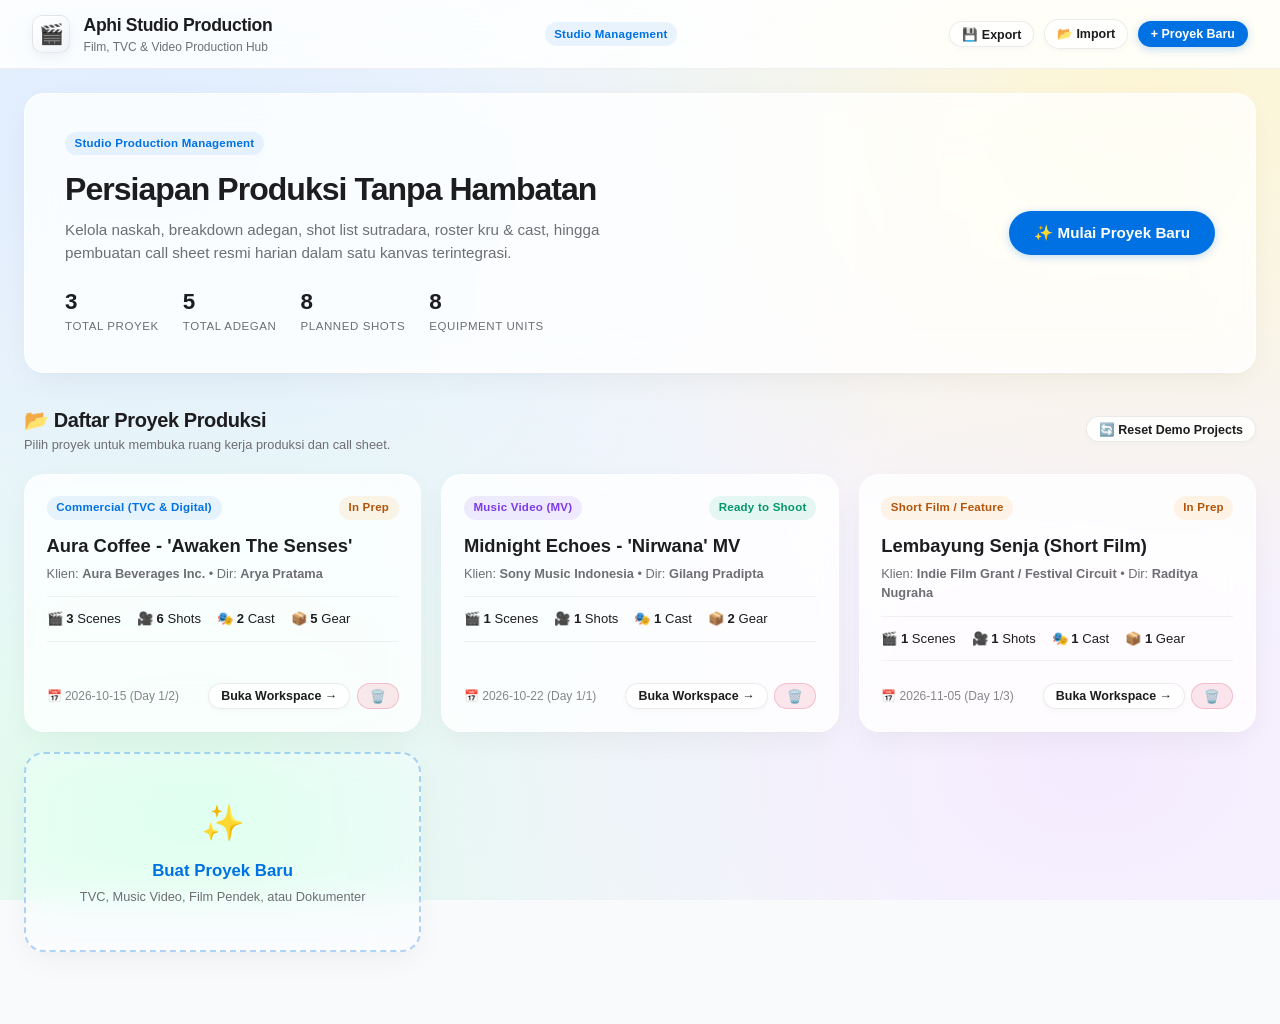
==== commit 9cf0d11e: "Fix UI cache & unified Liquid Glass theme" ====
--- a/index.html
+++ b/index.html
@@ -4,7 +4,668 @@
   <meta charset="UTF-8">
   <meta name="viewport" content="width=device-width, initial-scale=1.0">
   <title>Aphi Studio Production — Pre-Production & Production Hub</title>
-  <link rel="stylesheet" href="style.css">
+  <style>
+
+:root {
+  --bg-canvas: #f8fafc;
+  --glass-surface: rgba(255, 255, 255, 0.82);
+  --glass-surface-hover: rgba(255, 255, 255, 0.95);
+  --glass-card: rgba(255, 255, 255, 0.75);
+  --glass-border: rgba(255, 255, 255, 0.9);
+  --glass-border-subtle: rgba(0, 0, 0, 0.07);
+  --glass-shadow: 0 10px 30px -4px rgba(0, 0, 0, 0.05), 0 2px 6px -1px rgba(0, 0, 0, 0.02);
+  --glass-shadow-hover: 0 20px 40px -6px rgba(0, 0, 0, 0.09), 0 4px 12px 0 rgba(0, 0, 0, 0.03);
+  
+  --apple-blue: #0071e3;
+  --apple-blue-hover: #0077ed;
+  --apple-blue-light: rgba(0, 113, 227, 0.08);
+  --apple-dark: #1d1d1f;
+  --apple-text-sub: #6e6e73;
+  --apple-text-tertiary: #86868b;
+  --apple-border: #e5e5ea;
+  
+  --accent-gold: #b45309;
+  --accent-gold-bg: rgba(245, 158, 11, 0.1);
+  --accent-green: #059669;
+  --accent-green-bg: rgba(16, 185, 129, 0.1);
+  --accent-red: #e11d48;
+  --accent-red-bg: rgba(225, 29, 72, 0.1);
+  --accent-purple: #7c3aed;
+  --accent-purple-bg: rgba(124, 58, 237, 0.1);
+
+  --radius-lg: 20px;
+  --radius-md: 14px;
+  --radius-sm: 8px;
+  --radius-pill: 9999px;
+  
+  --font-family: -apple-system, BlinkMacSystemFont, "SF Pro Display", "SF Pro Text", "Segoe UI", Roboto, "Helvetica Neue", sans-serif;
+  --font-mono: "SFMono-Regular", Menlo, Monaco, Consolas, monospace;
+}
+
+* {
+  box-sizing: border-box;
+  margin: 0;
+  padding: 0;
+}
+
+body {
+  background-color: var(--bg-canvas);
+  background-image: 
+    radial-gradient(at 10% 15%, rgba(219, 234, 254, 0.85) 0px, transparent 55%),
+    radial-gradient(at 90% 10%, rgba(254, 243, 199, 0.75) 0px, transparent 45%),
+    radial-gradient(at 85% 85%, rgba(243, 232, 255, 0.8) 0px, transparent 55%),
+    radial-gradient(at 15% 90%, rgba(209, 250, 229, 0.7) 0px, transparent 50%);
+  background-attachment: fixed;
+  color: var(--apple-dark);
+  font-family: var(--font-family);
+  line-height: 1.5;
+  -webkit-font-smoothing: antialiased;
+  min-height: 100vh;
+}
+
+/* Glass Panels */
+.glass-panel {
+  background: var(--glass-surface);
+  backdrop-filter: blur(24px) saturate(180%);
+  -webkit-backdrop-filter: blur(24px) saturate(180%);
+  border: 1px solid var(--glass-border);
+  box-shadow: var(--glass-shadow);
+  border-radius: var(--radius-lg);
+  position: relative;
+  overflow: hidden;
+}
+
+/* App Header */
+.app-header {
+  position: sticky;
+  top: 0;
+  z-index: 100;
+  background: rgba(255, 255, 255, 0.85);
+  backdrop-filter: blur(20px) saturate(180%);
+  -webkit-backdrop-filter: blur(20px) saturate(180%);
+  border-bottom: 1px solid rgba(0, 0, 0, 0.06);
+  padding: 0.75rem 2rem;
+  display: flex;
+  align-items: center;
+  justify-content: space-between;
+}
+
+.brand-section {
+  display: flex;
+  align-items: center;
+  gap: 0.85rem;
+  cursor: pointer;
+  user-select: none;
+}
+
+.brand-logo-glass {
+  width: 38px;
+  height: 38px;
+  background: linear-gradient(135deg, #ffffff, #f0f4f9);
+  border: 1px solid rgba(0, 0, 0, 0.08);
+  box-shadow: 0 4px 12px rgba(0, 0, 0, 0.05), inset 0 1px 0 #ffffff;
+  border-radius: 10px;
+  display: flex;
+  align-items: center;
+  justify-content: center;
+  font-size: 1.25rem;
+}
+
+.brand-text h1 {
+  font-size: 1.1rem;
+  font-weight: 700;
+  letter-spacing: -0.02em;
+  color: var(--apple-dark);
+}
+
+.brand-text p {
+  font-size: 0.75rem;
+  color: var(--apple-text-sub);
+}
+
+.header-project-pill {
+  display: flex;
+  align-items: center;
+  gap: 0.75rem;
+  background: rgba(0, 0, 0, 0.04);
+  padding: 0.35rem 0.85rem;
+  border-radius: var(--radius-pill);
+  border: 1px solid rgba(0, 0, 0, 0.06);
+  font-size: 0.82rem;
+}
+
+.header-controls {
+  display: flex;
+  align-items: center;
+  gap: 0.6rem;
+}
+
+/* Buttons */
+.btn {
+  display: inline-flex;
+  align-items: center;
+  justify-content: center;
+  gap: 0.4rem;
+  padding: 0.45rem 1rem;
+  font-size: 0.85rem;
+  font-weight: 600;
+  border-radius: var(--radius-pill);
+  border: 1px solid transparent;
+  cursor: pointer;
+  transition: all 0.2s cubic-bezier(0.16, 1, 0.3, 1);
+  text-decoration: none;
+  font-family: inherit;
+}
+
+.btn:active {
+  transform: scale(0.97);
+}
+
+.btn-primary {
+  background: var(--apple-blue);
+  color: #ffffff;
+  box-shadow: 0 2px 8px rgba(0, 113, 227, 0.25);
+}
+.btn-primary:hover {
+  background: var(--apple-blue-hover);
+  box-shadow: 0 4px 14px rgba(0, 113, 227, 0.35);
+}
+
+.btn-glass {
+  background: rgba(255, 255, 255, 0.85);
+  color: var(--apple-dark);
+  border: 1px solid rgba(0, 0, 0, 0.08);
+  box-shadow: 0 2px 6px rgba(0, 0, 0, 0.03);
+}
+.btn-glass:hover {
+  background: #ffffff;
+  border-color: rgba(0, 0, 0, 0.15);
+}
+
+.btn-danger-glass {
+  background: var(--accent-red-bg);
+  color: var(--accent-red);
+  border: 1px solid rgba(225, 29, 72, 0.2);
+}
+.btn-danger-glass:hover {
+  background: rgba(225, 29, 72, 0.15);
+}
+
+.btn-sm {
+  padding: 0.3rem 0.75rem;
+  font-size: 0.78rem;
+}
+
+/* Badges */
+.badge {
+  display: inline-flex;
+  align-items: center;
+  gap: 0.3rem;
+  padding: 0.2rem 0.6rem;
+  border-radius: var(--radius-pill);
+  font-size: 0.72rem;
+  font-weight: 600;
+  letter-spacing: 0.02em;
+}
+
+.badge-blue { background: var(--apple-blue-light); color: var(--apple-blue); }
+.badge-gold { background: var(--accent-gold-bg); color: var(--accent-gold); }
+.badge-green { background: var(--accent-green-bg); color: var(--accent-green); }
+.badge-purple { background: var(--accent-purple-bg); color: var(--accent-purple); }
+.badge-red { background: var(--accent-red-bg); color: var(--accent-red); }
+
+/* Main Wrapper */
+.app-wrapper {
+  max-width: 1360px;
+  margin: 1.5rem auto;
+  padding: 0 1.5rem 3rem 1.5rem;
+}
+
+/* Landing Hero */
+.landing-hero {
+  margin-bottom: 2rem;
+  padding: 2.25rem 2.5rem;
+  display: flex;
+  justify-content: space-between;
+  align-items: center;
+  position: relative;
+}
+
+.landing-hero-left h2 {
+  font-size: 2rem;
+  font-weight: 800;
+  letter-spacing: -0.03em;
+  color: var(--apple-dark);
+  margin-bottom: 0.35rem;
+}
+
+.landing-hero-left p {
+  font-size: 0.95rem;
+  color: var(--apple-text-sub);
+  max-width: 580px;
+}
+
+.studio-stats-strip {
+  display: flex;
+  gap: 1.5rem;
+  margin-top: 1.25rem;
+}
+
+.hero-stat-item {
+  display: flex;
+  flex-direction: column;
+}
+
+.hero-stat-val {
+  font-size: 1.4rem;
+  font-weight: 800;
+  color: var(--apple-dark);
+}
+
+.hero-stat-lbl {
+  font-size: 0.72rem;
+  color: var(--apple-text-sub);
+  text-transform: uppercase;
+  letter-spacing: 0.05em;
+}
+
+/* Projects Grid */
+.projects-section-header {
+  display: flex;
+  justify-content: space-between;
+  align-items: center;
+  margin-bottom: 1.25rem;
+}
+
+.section-title {
+  font-size: 1.25rem;
+  font-weight: 700;
+  letter-spacing: -0.02em;
+}
+
+.projects-grid {
+  display: grid;
+  grid-template-columns: repeat(auto-fill, minmax(380px, 1fr));
+  gap: 1.25rem;
+}
+
+.project-card {
+  background: var(--glass-surface);
+  backdrop-filter: blur(20px) saturate(180%);
+  -webkit-backdrop-filter: blur(20px) saturate(180%);
+  border: 1px solid var(--glass-border);
+  box-shadow: var(--glass-shadow);
+  border-radius: var(--radius-lg);
+  padding: 1.35rem;
+  transition: all 0.25s cubic-bezier(0.16, 1, 0.3, 1);
+  display: flex;
+  flex-direction: column;
+  justify-content: space-between;
+  position: relative;
+  cursor: pointer;
+}
+
+.project-card:hover {
+  transform: translateY(-4px);
+  background: var(--glass-surface-hover);
+  box-shadow: var(--glass-shadow-hover);
+  border-color: rgba(0, 113, 227, 0.3);
+}
+
+.project-card-header {
+  display: flex;
+  justify-content: space-between;
+  align-items: flex-start;
+  margin-bottom: 0.75rem;
+}
+
+.project-card-title {
+  font-size: 1.15rem;
+  font-weight: 700;
+  color: var(--apple-dark);
+  margin-bottom: 0.25rem;
+}
+
+.project-card-client {
+  font-size: 0.8rem;
+  color: var(--apple-text-sub);
+}
+
+.project-card-stats {
+  display: flex;
+  align-items: center;
+  gap: 1rem;
+  padding: 0.75rem 0;
+  border-top: 1px solid rgba(0, 0, 0, 0.05);
+  border-bottom: 1px solid rgba(0, 0, 0, 0.05);
+  margin: 0.85rem 0;
+  font-size: 0.82rem;
+  color: var(--apple-dark);
+}
+
+.project-card-footer {
+  display: flex;
+  justify-content: space-between;
+  align-items: center;
+  padding-top: 0.5rem;
+}
+
+.project-date-tag {
+  font-size: 0.75rem;
+  color: var(--apple-text-tertiary);
+  display: flex;
+  align-items: center;
+  gap: 0.3rem;
+}
+
+/* Workspace Header */
+.workspace-header {
+  margin-bottom: 1.25rem;
+  padding: 1.25rem 1.75rem;
+  display: flex;
+  justify-content: space-between;
+  align-items: center;
+}
+
+.workspace-breadcrumb {
+  display: flex;
+  align-items: center;
+  gap: 0.75rem;
+}
+
+.workspace-title-box h2 {
+  font-size: 1.35rem;
+  font-weight: 800;
+  letter-spacing: -0.02em;
+}
+
+.workspace-title-box p {
+  font-size: 0.8rem;
+  color: var(--apple-text-sub);
+}
+
+/* Segmented Tabs */
+.segmented-tabs-bar {
+  background: rgba(0, 0, 0, 0.05);
+  padding: 0.25rem;
+  border-radius: var(--radius-pill);
+  display: inline-flex;
+  gap: 0.25rem;
+  margin-bottom: 1.5rem;
+  border: 1px solid rgba(0, 0, 0, 0.04);
+}
+
+.seg-tab-btn {
+  background: transparent;
+  border: none;
+  padding: 0.45rem 1rem;
+  font-size: 0.82rem;
+  font-weight: 600;
+  border-radius: var(--radius-pill);
+  color: var(--apple-text-sub);
+  cursor: pointer;
+  transition: all 0.2s cubic-bezier(0.16, 1, 0.3, 1);
+  font-family: inherit;
+  white-space: nowrap;
+}
+
+.seg-tab-btn:hover {
+  color: var(--apple-dark);
+}
+
+.seg-tab-btn.active {
+  background: #ffffff;
+  color: var(--apple-dark);
+  box-shadow: 0 2px 8px rgba(0, 0, 0, 0.08);
+}
+
+.tab-pane {
+  display: none;
+}
+.tab-pane.active {
+  display: block;
+}
+
+/* Glass Card Compact */
+.glass-card-compact {
+  background: var(--glass-surface);
+  backdrop-filter: blur(20px) saturate(180%);
+  -webkit-backdrop-filter: blur(20px) saturate(180%);
+  border: 1px solid var(--glass-border);
+  box-shadow: var(--glass-shadow);
+  border-radius: var(--radius-md);
+  padding: 1.15rem;
+  margin-bottom: 1.15rem;
+}
+
+.card-title-row {
+  display: flex;
+  justify-content: space-between;
+  align-items: center;
+  margin-bottom: 0.85rem;
+  padding-bottom: 0.6rem;
+  border-bottom: 1px solid rgba(0, 0, 0, 0.06);
+}
+
+.card-title-row h3 {
+  font-size: 0.95rem;
+  font-weight: 700;
+  color: var(--apple-dark);
+  letter-spacing: -0.01em;
+}
+
+.grid-2 { display: grid; grid-template-columns: repeat(2, 1fr); gap: 1.15rem; }
+.grid-3 { display: grid; grid-template-columns: repeat(3, 1fr); gap: 1.15rem; }
+.grid-4 { display: grid; grid-template-columns: repeat(4, 1fr); gap: 1rem; }
+
+@media (max-width: 960px) {
+  .grid-2, .grid-3, .grid-4 { grid-template-columns: 1fr; }
+  .landing-hero { flex-direction: column; align-items: flex-start; gap: 1rem; }
+  .projects-grid { grid-template-columns: 1fr; }
+}
+
+/* Table */
+.table-wrap {
+  width: 100%;
+  overflow-x: auto;
+}
+
+.apple-table {
+  width: 100%;
+  border-collapse: collapse;
+  font-size: 0.82rem;
+  text-align: left;
+}
+
+.apple-table th {
+  background: rgba(0, 0, 0, 0.02);
+  color: var(--apple-text-sub);
+  font-weight: 600;
+  font-size: 0.72rem;
+  text-transform: uppercase;
+  letter-spacing: 0.04em;
+  padding: 0.6rem 0.75rem;
+  border-bottom: 1px solid rgba(0, 0, 0, 0.08);
+}
+
+.apple-table td {
+  padding: 0.65rem 0.75rem;
+  border-bottom: 1px solid rgba(0, 0, 0, 0.05);
+  vertical-align: middle;
+}
+
+.apple-table tr:hover td {
+  background: rgba(0, 113, 227, 0.02);
+}
+
+/* Scene Cards */
+.scene-strip-card {
+  background: rgba(255, 255, 255, 0.75);
+  border: 1px solid rgba(0, 0, 0, 0.06);
+  border-radius: var(--radius-md);
+  margin-bottom: 0.85rem;
+  overflow: hidden;
+  transition: all 0.15s ease;
+}
+
+.scene-strip-card:hover {
+  border-color: rgba(0, 113, 227, 0.3);
+  box-shadow: 0 4px 16px rgba(0, 0, 0, 0.04);
+}
+
+.scene-strip-head {
+  background: rgba(0, 0, 0, 0.02);
+  padding: 0.7rem 0.9rem;
+  display: flex;
+  justify-content: space-between;
+  align-items: center;
+  border-bottom: 1px solid rgba(0, 0, 0, 0.05);
+}
+
+.scene-strip-body {
+  padding: 0.85rem 1rem;
+}
+
+.tag-bubble-row {
+  display: flex;
+  flex-wrap: wrap;
+  gap: 0.3rem;
+  margin-top: 0.4rem;
+}
+
+.tag-bubble {
+  font-size: 0.72rem;
+  background: rgba(0, 0, 0, 0.04);
+  padding: 0.15rem 0.5rem;
+  border-radius: var(--radius-pill);
+  color: var(--apple-dark);
+}
+
+/* Forms */
+.form-group {
+  margin-bottom: 0.85rem;
+}
+
+.form-label {
+  display: block;
+  font-size: 0.74rem;
+  font-weight: 600;
+  color: var(--apple-text-sub);
+  margin-bottom: 0.3rem;
+}
+
+.form-control {
+  width: 100%;
+  background: rgba(255, 255, 255, 0.9);
+  border: 1px solid rgba(0, 0, 0, 0.12);
+  border-radius: var(--radius-sm);
+  padding: 0.5rem 0.75rem;
+  font-size: 0.85rem;
+  font-family: inherit;
+  color: var(--apple-dark);
+  transition: all 0.15s ease;
+}
+
+.form-control:focus {
+  outline: none;
+  border-color: var(--apple-blue);
+  box-shadow: 0 0 0 3px rgba(0, 113, 227, 0.15);
+  background: #ffffff;
+}
+
+/* CRITICAL: Modals MUST BE HIDDEN BY DEFAULT */
+.modal-backdrop {
+  display: none; /* Default hidden */
+  position: fixed;
+  inset: 0;
+  background: rgba(0, 0, 0, 0.35);
+  backdrop-filter: blur(12px);
+  -webkit-backdrop-filter: blur(12px);
+  z-index: 999;
+  align-items: center;
+  justify-content: center;
+}
+
+.modal-backdrop.open {
+  display: flex !important; /* Opened via JS */
+}
+
+.modal-glass-content {
+  background: rgba(255, 255, 255, 0.94);
+  backdrop-filter: blur(30px);
+  -webkit-backdrop-filter: blur(30px);
+  border: 1px solid rgba(255, 255, 255, 0.9);
+  box-shadow: 0 24px 64px rgba(0, 0, 0, 0.15);
+  border-radius: var(--radius-lg);
+  width: 90%;
+  max-width: 620px;
+  max-height: 88vh;
+  overflow-y: auto;
+  padding: 1.5rem;
+}
+
+.modal-header-row {
+  display: flex;
+  justify-content: space-between;
+  align-items: center;
+  margin-bottom: 1rem;
+  padding-bottom: 0.6rem;
+  border-bottom: 1px solid rgba(0, 0, 0, 0.08);
+}
+
+.close-btn {
+  background: none;
+  border: none;
+  font-size: 1.25rem;
+  color: var(--apple-text-sub);
+  cursor: pointer;
+}
+
+/* Call Sheet Document */
+.callsheet-sheet-card {
+  background: #ffffff;
+  color: #111827;
+  border: 1px solid rgba(0, 0, 0, 0.1);
+  box-shadow: 0 8px 30px rgba(0, 0, 0, 0.06);
+  border-radius: 8px;
+  max-width: 960px;
+  margin: 0 auto;
+  padding: 2rem;
+  font-family: Arial, Helvetica, sans-serif;
+  font-size: 12px;
+}
+
+.cs-header { border-bottom: 3px solid #111827; padding-bottom: 0.75rem; margin-bottom: 1rem; }
+.cs-title-bar { display: flex; justify-content: space-between; align-items: flex-start; margin-bottom: 0.5rem; }
+.cs-main-title { font-size: 20px; font-weight: 900; text-transform: uppercase; }
+.cs-badge-day { background: #111827; color: #fff; padding: 4px 10px; font-size: 13px; font-weight: 800; }
+.cs-sub-bar { display: flex; justify-content: space-between; font-size: 11px; font-weight: bold; }
+.cs-info-grid { display: grid; grid-template-columns: 2fr 1fr; gap: 10px; margin-bottom: 1rem; }
+.cs-box { border: 1px solid #9ca3af; padding: 8px 10px; background: #f9fafb; }
+.cs-box-title { font-size: 10px; font-weight: 800; text-transform: uppercase; color: #4b5563; margin-bottom: 4px; border-bottom: 1px solid #e5e7eb; padding-bottom: 2px; }
+.cs-hospital-box { background: #fef2f2; border: 2px solid #ef4444; }
+.cs-hospital-title { color: #dc2626; font-weight: 900; }
+.cs-table { width: 100%; border-collapse: collapse; margin-bottom: 1rem; font-size: 11px; }
+.cs-table th { background: #1f2937; color: #ffffff; text-align: left; padding: 5px 8px; font-weight: bold; font-size: 10px; text-transform: uppercase; }
+.cs-table td { padding: 6px 8px; border-bottom: 1px solid #e5e7eb; vertical-align: middle; }
+.cs-table tr:nth-child(even) td { background: #f9fafb; }
+.cs-footer { border-top: 2px solid #111827; padding-top: 8px; display: flex; justify-content: space-between; font-size: 10px; color: #4b5563; }
+
+@media print {
+  body { background: #ffffff !important; }
+  .no-print, .app-header, .segmented-tabs-bar, .modal-backdrop, .btn { display: none !important; }
+  .app-wrapper { margin: 0 !important; padding: 0 !important; max-width: 100% !important; }
+  #view-landing { display: none !important; }
+  #view-workspace { display: block !important; }
+  .tab-pane { display: none !important; }
+  #tab-callsheet { display: block !important; }
+  .callsheet-sheet-card { border: none !important; box-shadow: none !important; padding: 0 !important; width: 100% !important; }
+  .cs-table th { background: #111827 !important; color: #fff !important; -webkit-print-color-adjust: exact; print-color-adjust: exact; }
+  .cs-hospital-box { background: #fff5f5 !important; border: 2px solid #b91c1c !important; -webkit-print-color-adjust: exact; print-color-adjust: exact; }
+  @page { size: A4 portrait; margin: 10mm; }
+}
+
+</style>
 </head>
 <body>
 
@@ -439,7 +1100,7 @@
        ============================================== -->
 
   <!-- MODAL: NEW PROJECT -->
-  <div class="modal-backdrop" id="modal-new-project">
+  <div class="modal-backdrop" style="display: none;" style="display: none;" id="modal-new-project">
     <div class="modal-glass-content">
       <div class="modal-header-row">
         <h3>✨ Buat Proyek Produksi Baru</h3>
@@ -485,7 +1146,7 @@
   </div>
 
   <!-- MODAL: ADD / EDIT SCENE -->
-  <div class="modal-backdrop" id="modal-scene">
+  <div class="modal-backdrop" style="display: none;" style="display: none;" id="modal-scene">
     <div class="modal-glass-content">
       <div class="modal-header-row">
         <h3 id="modal-scene-title">Tambah Adegan (Scene)</h3>
@@ -560,7 +1221,7 @@
   </div>
 
   <!-- MODAL: ADD / EDIT SHOT -->
-  <div class="modal-backdrop" id="modal-shot">
+  <div class="modal-backdrop" style="display: none;" style="display: none;" id="modal-shot">
     <div class="modal-glass-content">
       <div class="modal-header-row">
         <h3 id="modal-shot-title">Tambah Shot</h3>
@@ -634,7 +1295,7 @@
   </div>
 
   <!-- MODAL: ADD / EDIT CAST -->
-  <div class="modal-backdrop" id="modal-cast">
+  <div class="modal-backdrop" style="display: none;" style="display: none;" id="modal-cast">
     <div class="modal-glass-content">
       <div class="modal-header-row">
         <h3>Tambah Cast / Pemain</h3>
@@ -689,7 +1350,7 @@
   </div>
 
   <!-- MODAL: ADD / EDIT CREW -->
-  <div class="modal-backdrop" id="modal-crew">
+  <div class="modal-backdrop" style="display: none;" style="display: none;" id="modal-crew">
     <div class="modal-glass-content">
       <div class="modal-header-row">
         <h3>Tambah Kru Produksi</h3>
@@ -740,7 +1401,7 @@
   </div>
 
   <!-- MODAL: ADD / EDIT EQUIPMENT -->
-  <div class="modal-backdrop" id="modal-equipment">
+  <div class="modal-backdrop" style="display: none;" style="display: none;" id="modal-equipment">
     <div class="modal-glass-content">
       <div class="modal-header-row">
         <h3>Tambah Peralatan (Gear)</h3>
@@ -793,7 +1454,1537 @@
   </div>
 
   <!-- Scripts -->
-  <script src="demo-data.js"></script>
-  <script src="app.js"></script>
+  
+  <script>
+// Multi-Project Demo Dataset for Aphi Studio Production (CinePrep)
+const INITIAL_PROJECTS = [
+  {
+    id: "proj_tvc_aura_2026",
+    title: "Aura Coffee - 'Awaken The Senses'",
+    type: "Commercial (TVC & Digital)",
+    status: "In Prep",
+    client: "Aura Beverages Inc.",
+    agency: "Creative Pulse Studio",
+    productionCompany: "Aphi Studio Production",
+    director: "Arya Pratama",
+    producer: "Maya Siregar",
+    firstAD: "Budi Santoso",
+    dop: "Reza Rahardian",
+    currentDay: 1,
+    totalDays: 2,
+    shootDate: "2026-10-15",
+    weather: "Partly Cloudy, 28°C - 32°C. 15% rain chance.",
+    sunrise: "05:25 AM",
+    sunset: "17:45 PM",
+    generalCall: "06:00 AM",
+    locationName: "Studio 4 & Roastery Cafe",
+    locationAddress: "Jl. Suryo No. 42, Senopati, Jakarta Selatan",
+    parkingNotes: "Gedung Parkir Belakang (Gate B). Voucher disediakan tim Unit.",
+    hospitalName: "RS Siloam Semanggi (IGD 24 Jam)",
+    hospitalAddress: "Jl. Garnisun 1 No. 2-3, Karet Semanggi, Jakarta Selatan",
+    hospitalPhone: "(021) 2996-2888 / 1500-181",
+    scenes: [
+      {
+        id: "sc_1",
+        sceneNumber: "1",
+        slugline: "INT. COFFEE ROASTERY - MORNING",
+        setting: "INT",
+        timeOfDay: "MORNING",
+        location: "Roastery Cafe Bar",
+        pages: "1 2/8",
+        synopsis: "Barista menyeduh biji kopi pilihan dengan V60. Uap harum mengepul di bawah cahaya pagi sinematik.",
+        cast: ["Dimas Anggara (Barista)", "Tara Basro (Sarah)"],
+        props: ["V60 Ceramic Dripper", "Artisan Glass Carafe", "Biji Kopi Roast Khusus", "Kettle Gooseneck Tembaga"],
+        wardrobe: ["Apron Kulit Cokelat Vintage", "Linen Shirt Krem"],
+        fx: ["Hazer Atmospheric Smoke Halus", "Macro Diopter Filter"],
+        notes: "Prioritaskan shot macro slow-motion uap dan tetesan air."
+      },
+      {
+        id: "sc_2",
+        sceneNumber: "2",
+        slugline: "EXT. CITY SIDEWALK - DAY",
+        setting: "EXT",
+        timeOfDay: "DAY",
+        location: "Pedestrian Crossing Senopati",
+        pages: "6/8",
+        synopsis: "Sarah berjalan di trotoar kota menikmati iced latte. Ekspresinya segar di tengah hiruk pikuk pagi.",
+        cast: ["Tara Basro (Sarah)", "5x Pedestrian Extras"],
+        props: ["Cup Takeaway Branded Aura", "Modern Leather Tote Bag"],
+        wardrobe: ["Smart Casual Blazer Abu & White Sneakers"],
+        fx: ["Reflector Sunbounce 4x4", "Gimbal Stabilizer Rig"],
+        notes: "Izin jalanan sudah siap. Pasang traffic cone untuk jalur tracking gimbal."
+      },
+      {
+        id: "sc_3",
+        sceneNumber: "3",
+        slugline: "INT. CREATIVE AGENCY OFFICE - AFTERNOON",
+        setting: "INT",
+        timeOfDay: "AFTERNOON",
+        location: "Studio 4 - Set Ruang Rapat",
+        pages: "2 1/8",
+        synopsis: "Tim kreatif tampak jenuh berdiskusi di ruang meeting. Sarah masuk membawakan paket kopi, suasana seketika hidup.",
+        cast: ["Tara Basro (Sarah)", "Reza (Kreatif 1)", "Dina (Kreatif 2)", "Fahri (Client Lead)"],
+        props: ["Coffee Carrier Box 4 Cups", "Laptops", "Sticky Notes & Whiteboard Spidol"],
+        wardrobe: ["Casual Agency Attire"],
+        fx: ["Warm Keylight Tungsten Look"],
+        notes: "Setup lighting ruang rapat harus kontras sebelum dan sesudah kopi datang."
+      }
+    ],
+    shots: [
+      {
+        id: "shot_1a",
+        sceneId: "sc_1",
+        shotNumber: "1A",
+        size: "Extreme Close-Up (ECU)",
+        angle: "Low Angle",
+        movement: "Slow Push-In",
+        lens: "100mm Macro f/2.8",
+        fps: "60 fps",
+        status: "Planned",
+        description: "Tetesan air panas jatuh ke bubuk kopi, blooming mekar perlahan."
+      },
+      {
+        id: "shot_1b",
+        sceneId: "sc_1",
+        shotNumber: "1B",
+        size: "Medium Close-Up (MCU)",
+        angle: "Eye Level",
+        movement: "Pan Right",
+        lens: "50mm Prime f/1.4",
+        fps: "24 fps",
+        status: "Planned",
+        description: "Barista tersenyum fokus menuang kettle dengan presisi."
+      },
+      {
+        id: "shot_1c",
+        sceneId: "sc_1",
+        shotNumber: "1C",
+        size: "Over-the-Shoulder (OTS)",
+        angle: "Eye Level",
+        movement: "Static",
+        lens: "35mm Prime",
+        fps: "24 fps",
+        status: "Planned",
+        description: "Dari balik bahu Sarah menatap cangkir kopi pertama disajikan."
+      },
+      {
+        id: "shot_2a",
+        sceneId: "sc_2",
+        shotNumber: "2A",
+        size: "Medium Shot (MS)",
+        angle: "Low Angle",
+        movement: "Tracking Forward (Gimbal)",
+        lens: "35mm f/1.8",
+        fps: "48 fps",
+        status: "Planned",
+        description: "Sarah berjalan santai ke arah kamera, minum dengan sedotan ramah lingkungan."
+      },
+      {
+        id: "shot_2b",
+        sceneId: "sc_2",
+        shotNumber: "2B",
+        size: "Wide Shot (WS)",
+        angle: "High Angle",
+        movement: "Jib / Crane Down",
+        lens: "24mm Ultra Wide",
+        fps: "24 fps",
+        status: "Planned",
+        description: "Pemandangan jalanan kota berlatar gedung modern, Sarah tampak menonjol."
+      },
+      {
+        id: "shot_3a",
+        sceneId: "sc_3",
+        shotNumber: "3A",
+        size: "Master Wide Shot",
+        angle: "Eye Level",
+        movement: "Static",
+        lens: "28mm Prime",
+        fps: "24 fps",
+        status: "Planned",
+        description: "Suasana ruang rapat lesu, lalu pintu terbuka dan Sarah masuk tersenyum."
+      }
+    ],
+    cast: [
+      {
+        id: "cast_1",
+        castNumber: "1",
+        characterName: "Sarah (Hero)",
+        actorName: "Tara Basro",
+        role: "Lead Talent",
+        phone: "+62 811-2345-6789",
+        pickupTime: "06:30 AM",
+        hmuTime: "07:00 AM",
+        onSetTime: "08:15 AM",
+        notes: "Wardrobe fitting tuntas. Tidak ada alergi makanan."
+      },
+      {
+        id: "cast_2",
+        castNumber: "2",
+        characterName: "Barista",
+        actorName: "Dimas Anggara",
+        role: "Featured Talent",
+        phone: "+62 812-9876-5432",
+        pickupTime: "06:00 AM",
+        hmuTime: "06:30 AM",
+        onSetTime: "07:30 AM",
+        notes: "Sudah latihan pouring V60 bersama konsultan kopi."
+      }
+    ],
+    crew: [
+      { id: "cr_1", department: "Direction", role: "Director", name: "Arya Pratama", phone: "+62 811-1000-001", callTime: "06:00 AM" },
+      { id: "cr_2", department: "Direction", role: "1st AD", name: "Budi Santoso", phone: "+62 811-1000-002", callTime: "05:30 AM" },
+      { id: "cr_3", department: "Production", role: "Executive Producer", name: "Maya Siregar", phone: "+62 811-2000-001", callTime: "06:00 AM" },
+      { id: "cr_4", department: "Camera", role: "DoP (Cinematographer)", name: "Reza Rahardian", phone: "+62 811-3000-001", callTime: "06:00 AM" },
+      { id: "cr_5", department: "Lighting & Grip", role: "Gaffer", name: "Hendro Wibowo", phone: "+62 811-4000-001", callTime: "05:00 AM" },
+      { id: "cr_6", department: "Sound", role: "Location Sound Recordist", name: "Fajar Nugraha", phone: "+62 811-5000-001", callTime: "06:00 AM" },
+      { id: "cr_7", department: "Art Department", role: "Art Director", name: "Dian Sastrowardoyo", phone: "+62 811-6000-001", callTime: "05:00 AM" }
+    ],
+    equipment: [
+      { id: "eq_1", category: "Camera", item: "ARRI Alexa Mini LF + Cage Kit", qty: "1 set", status: "Checked / Ready", source: "Rental (CineRent Jkt)" },
+      { id: "eq_2", category: "Lenses", item: "Cooke Anamorphic /i Prime Set (25-100mm)", qty: "5 lenses", status: "Checked / Ready", source: "Rental" },
+      { id: "eq_3", category: "Grip & Support", item: "DJI Ronin 2 3-Axis Gimbal + Ready Rig", qty: "1 set", status: "Checked / Ready", source: "Rental" },
+      { id: "eq_4", category: "Lighting", item: "Aputure LS 600d Pro + F10 Fresnel", qty: "2 units", status: "Checked / Ready", source: "Rental" },
+      { id: "eq_5", category: "Sound", item: "Sound Devices 833 8-Channel Mixer", qty: "1 unit", status: "Checked / Ready", source: "Rental" }
+    ],
+    daySchedule: [
+      { time: "05:00 AM", activity: "Loading In & Genset Setup (Grip & Lighting & Art)" },
+      { time: "06:00 AM", activity: "General Crew Call & Hot Breakfast / Coffee" },
+      { time: "07:00 AM", activity: "Cast Arrives - Wardrobe & Makeup" },
+      { time: "07:30 AM", activity: "Block & Light Scene 1 (INT. Roastery)" },
+      { time: "08:15 AM", activity: "SHOOT Scene 1 (Shots 1A, 1B, 1C)" },
+      { time: "12:00 PM", activity: "LUNCH BREAK (Catering Menu A & B, Halal)" },
+      { time: "13:30 PM", activity: "SHOOT Scene 2 (Sidewalk Tracking)" },
+      { time: "17:30 PM", activity: "SHOOT Scene 3 (INT. Office Set)" },
+      { time: "20:00 PM", activity: "WRAP DAY 1 - Data Backup & DIT Sign-off" }
+    ],
+    departmentNotes: {
+      production: "Semua kru wajib memakai ID badge produksi. Parkir khusus Gate B.",
+      camera: "Data wrangler wajib backup 3 salinan: 2x Rugged SSD + 1x Cloud backup harian.",
+      lighting: "Distribusi kabel trotoar wajib diberi rubber ramp pelindung.",
+      sound: "Potensi ambient noise jalan raya; gunakan wireless lav tersembunyi.",
+      art: "Pastikan cup kopi mockup bersih dan label logo terlihat jelas.",
+      wardrobe: "Sediakan cadangan kemeja jika ada tumpahan kopi saat take."
+    }
+  },
+  {
+    id: "proj_mv_nirwana_2026",
+    title: "Midnight Echoes - 'Nirwana' MV",
+    type: "Music Video (MV)",
+    status: "Ready to Shoot",
+    client: "Sony Music Indonesia",
+    agency: "IndieVibe Label",
+    productionCompany: "Aphi Studio Production",
+    director: "Gilang Pradipta",
+    producer: "Siti Rahma",
+    firstAD: "Rio Dewanto",
+    dop: "Yudi Datau",
+    currentDay: 1,
+    totalDays: 1,
+    shootDate: "2026-10-22",
+    weather: "Night Shooting, Clear Sky, 24°C",
+    sunrise: "05:30 AM",
+    sunset: "17:50 PM",
+    generalCall: "16:00 PM",
+    locationName: "Gedung Tua Kota Tua & Rooftop",
+    locationAddress: "Kawasan Kota Tua Jakarta Barat",
+    parkingNotes: "Area Parkir Museum Fatahillah Barat",
+    hospitalName: "RS Pelabuhan Jakarta Barat",
+    hospitalAddress: "Jl. Kramat Jaya No. 1",
+    hospitalPhone: "(021) 440-3026",
+    scenes: [
+      {
+        id: "sc_mv1",
+        sceneNumber: "1",
+        slugline: "INT. ABANDONED WAREHOUSE - NIGHT",
+        setting: "INT",
+        timeOfDay: "NIGHT",
+        location: "Warehouse Stage",
+        pages: "1 page",
+        synopsis: "Full band performance dengan backlight neon merah dan efek kabut asap tebal.",
+        cast: ["Vocalist", "Guitarist", "Drummer", "Bassist"],
+        props: ["Vintage Microphone", "Custom Fender Stratocaster", "Pearl Drum Kit"],
+        wardrobe: ["All Black Cyberpunk Goth Leather"],
+        fx: ["Smoke Machine DMX", "Red & Blue Laser Rigs"],
+        notes: "Gunakan playback audio sinkronisasi timecode untuk lypsinc."
+      }
+    ],
+    shots: [
+      {
+        id: "shot_mv1a",
+        sceneId: "sc_mv1",
+        shotNumber: "1A",
+        size: "Wide Shot (WS)",
+        angle: "Low Angle",
+        movement: "Circular Tracking 360",
+        lens: "24mm f/1.4",
+        fps: "48 fps",
+        status: "Planned",
+        description: "Kamera memutari drum set saat musik drop pertama kali."
+      }
+    ],
+    cast: [
+      {
+        id: "cast_mv1",
+        castNumber: "1",
+        characterName: "Lead Vocalist",
+        actorName: "Adrian Syah",
+        role: "Band Frontman",
+        phone: "+62 812-4455-6677",
+        pickupTime: "15:30 PM",
+        hmuTime: "16:00 PM",
+        onSetTime: "17:30 PM",
+        notes: "Rambut ditata wet-look."
+      }
+    ],
+    crew: [
+      { id: "cr_mv1", department: "Direction", role: "Director", name: "Gilang Pradipta", phone: "+62 811-9000-001", callTime: "16:00 PM" },
+      { id: "cr_mv2", department: "Camera", role: "DoP", name: "Yudi Datau", phone: "+62 811-9000-002", callTime: "16:00 PM" }
+    ],
+    equipment: [
+      { id: "eq_mv1", category: "Camera", item: "RED V-Raptor 8K VV", qty: "1 unit", status: "Checked / Ready", source: "Rental" },
+      { id: "eq_mv2", category: "Lighting", item: "Astera Titan Tubes 8-Kit", qty: "1 box", status: "Checked / Ready", source: "Rental" }
+    ],
+    daySchedule: [
+      { time: "14:00 PM", activity: "Loading In & Lighting Rigging" },
+      { time: "16:00 PM", activity: "General Crew Call & Soundcheck Audio Playback" },
+      { time: "18:00 PM", activity: "Night Shoot Commences" },
+      { time: "01:00 AM", activity: "Estimated Wrap & Data Dump" }
+    ],
+    departmentNotes: {
+      production: "Syuting malam, siapkan kopi panas, minuman jahe, dan tim medis lapangan.",
+      sound: "Pastikan master track audio playback terkirim ke monitor in-ear vokalis."
+    }
+  },
+  {
+    id: "proj_film_lembayung_2026",
+    title: "Lembayung Senja (Short Film)",
+    type: "Short Film / Feature",
+    status: "In Prep",
+    client: "Indie Film Grant / Festival Circuit",
+    agency: "Aphi Cinema Initiative",
+    productionCompany: "Aphi Studio Production",
+    director: "Raditya Nugraha",
+    producer: "Anindita Putri",
+    firstAD: "Kevin Pratama",
+    dop: "Bambang Supriadi",
+    currentDay: 1,
+    totalDays: 3,
+    shootDate: "2026-11-05",
+    weather: "Golden Hour Sunset, 26°C",
+    sunrise: "05:15 AM",
+    sunset: "17:40 PM",
+    generalCall: "13:00 PM",
+    locationName: "Bukit Teletubbies & Pantai Selatan",
+    locationAddress: "Kecamatan Dlingo, Bantul, D.I. Yogyakarta",
+    parkingNotes: "Parkir Lapangan Desa, Shuttle Pickup menuju Puncak Bukit",
+    hospitalName: "RSUD Panembahan Senopati Bantul",
+    hospitalAddress: "Jl. Dr. Wahidin Sudirohusodo No. 18, Bantul",
+    hospitalPhone: "(0274) 367381",
+    scenes: [
+      {
+        id: "sc_flm1",
+        sceneNumber: "1",
+        slugline: "EXT. HILLTOP PINUS - GOLDEN HOUR",
+        setting: "EXT",
+        timeOfDay: "GOLDEN HOUR",
+        location: "Puncak Bukit Pinus",
+        pages: "2 pages",
+        synopsis: "Dua sahabat masa kecil bertemu kembali setelah 10 tahun berpisah di bawah cahaya lembayung senja.",
+        cast: ["Bagas (Dewasa)", "Laras (Dewasa)"],
+        props: ["Buku Harian Tua", "Kamera Analog 35mm"],
+        wardrobe: ["Pakaian Hangat Rajut Earth-tone"],
+        fx: ["Natural Sunset Lighting Only", "Drone Aerial Cam"],
+        notes: "Golden hour window hanya 45 menit! Blocking harus sempurna sebelum jam 17:00."
+      }
+    ],
+    shots: [
+      {
+        id: "shot_flm1a",
+        sceneId: "sc_flm1",
+        shotNumber: "1A",
+        size: "Extreme Wide Shot (EWS)",
+        angle: "High Angle",
+        movement: "Drone Orbit",
+        lens: "28mm Anamorphic",
+        fps: "24 fps",
+        status: "Planned",
+        description: "Pemandangan bukit luas saat matahari mulai menyentuh ufuk barat."
+      }
+    ],
+    cast: [
+      {
+        id: "cast_flm1",
+        castNumber: "1",
+        characterName: "Bagas",
+        actorName: "Chicco Jerikho",
+        role: "Main Protagonist",
+        phone: "+62 811-7788-9900",
+        pickupTime: "12:00 PM",
+        hmuTime: "13:00 PM",
+        onSetTime: "15:30 PM",
+        notes: "Karakter melankolis, makeup natural tanpa bedak berlebih."
+      }
+    ],
+    crew: [
+      { id: "cr_flm1", department: "Direction", role: "Director", name: "Raditya Nugraha", phone: "+62 811-3344-5566", callTime: "13:00 PM" }
+    ],
+    equipment: [
+      { id: "eq_flm1", category: "Camera", item: "Sony FX6 Cinema Line Full Frame", qty: "1 unit", status: "Checked / Ready", source: "In-House" }
+    ],
+    daySchedule: [
+      { time: "13:00 PM", activity: "Crew Call at Jogja Basecamp & Loading to Hilltop" },
+      { time: "15:00 PM", activity: "Standby on Set & Rehearsal with Talents" },
+      { time: "16:45 PM", activity: "ROLL CAMERA - Golden Hour Takes" },
+      { time: "18:00 PM", activity: "Sunset Wrap & Dinner at Basecamp" }
+    ],
+    departmentNotes: {
+      production: "Medan bukit berbatu; wajib menggunakan sepatu boots/trekking."
+    }
+  }
+];
+
+  </script>
+  <script>
+// Aphi Studio Production - Apple Liquid Glass Application Logic
+class ProductionApp {
+  constructor() {
+    this.storageKey = "aphi_studio_production_v2";
+    this.projects = this.loadProjects();
+    this.activeProjectId = null;
+    this.initDOM();
+  }
+
+  loadProjects() {
+    const saved = localStorage.getItem(this.storageKey);
+    if (saved) {
+      try {
+        const parsed = JSON.parse(saved);
+        if (Array.isArray(parsed) && parsed.length > 0) return parsed;
+      } catch (e) {
+        console.error("Failed to parse saved projects, loading default demo", e);
+      }
+    }
+    return JSON.parse(JSON.stringify(INITIAL_PROJECTS));
+  }
+
+  saveProjects() {
+    localStorage.setItem(this.storageKey, JSON.stringify(this.projects));
+    if (this.activeProjectId) {
+      this.updateWorkspaceStats();
+    } else {
+      this.renderLanding();
+    }
+  }
+
+  getActiveProject() {
+    return this.projects.find((p) => p.id === this.activeProjectId) || this.projects[0];
+  }
+
+  resetToDemoData() {
+    if (confirm("Reset seluruh daftar proyek ke data demo bawaan?")) {
+      this.projects = JSON.parse(JSON.stringify(INITIAL_PROJECTS));
+      this.saveProjects();
+      this.activeProjectId = null;
+      this.navToLanding();
+      alert("Proyek berhasil di-reset ke sample demo!");
+    }
+  }
+
+  exportAllJSON() {
+    const dataStr = "data:text/json;charset=utf-8," + encodeURIComponent(JSON.stringify(this.projects, null, 2));
+    const downloadAnchor = document.createElement("a");
+    downloadAnchor.setAttribute("href", dataStr);
+    downloadAnchor.setAttribute("download", `aphi_studio_projects_${Date.now()}.json`);
+    document.body.appendChild(downloadAnchor);
+    downloadAnchor.click();
+    downloadAnchor.remove();
+  }
+
+  importAllJSON(event) {
+    const file = event.target.files[0];
+    if (!file) return;
+    const reader = new FileReader();
+    reader.onload = (e) => {
+      try {
+        const imported = JSON.parse(e.target.result);
+        if (Array.isArray(imported) && imported.length > 0) {
+          this.projects = imported;
+          this.saveProjects();
+          this.navToLanding();
+          alert("Data proyek berhasil di-import!");
+        } else {
+          alert("Format file JSON tidak sesuai.");
+        }
+      } catch (err) {
+        alert("Gagal membaca file JSON: " + err.message);
+      }
+    };
+    reader.readAsText(file);
+    event.target.value = "";
+  }
+
+  initDOM() {
+    this.setupWorkspaceTabs();
+    this.navToLanding();
+  }
+
+  setupWorkspaceTabs() {
+    const tabBtns = document.querySelectorAll(".seg-tab-btn");
+    tabBtns.forEach((btn) => {
+      btn.addEventListener("click", () => {
+        tabBtns.forEach((b) => b.classList.remove("active"));
+        document.querySelectorAll("#view-workspace .tab-pane").forEach((p) => p.classList.remove("active"));
+
+        btn.classList.add("active");
+        const targetId = btn.getAttribute("data-tab");
+        const targetPane = document.getElementById(targetId);
+        if (targetPane) targetPane.classList.add("active");
+
+        if (targetId === "tab-callsheet") {
+          this.renderCallSheet();
+        }
+      });
+    });
+  }
+
+  // ==========================================
+  // NAVIGATION BETWEEN LANDING & WORKSPACE
+  // ==========================================
+  navToLanding() {
+    this.activeProjectId = null;
+    document.getElementById("view-landing").style.display = "block";
+    document.getElementById("view-workspace").style.display = "none";
+    document.getElementById("header-context-container").innerHTML = `
+      <span class="badge badge-blue">Studio Management</span>
+    `;
+    document.getElementById("btn-header-primary").style.display = "inline-flex";
+    document.getElementById("btn-header-primary").textContent = "+ Proyek Baru";
+    document.getElementById("btn-header-primary").onclick = () => this.openNewProjectModal();
+    this.renderLanding();
+    window.scrollTo({ top: 0, behavior: "smooth" });
+  }
+
+  openProject(projectId) {
+    this.activeProjectId = projectId;
+    const proj = this.getActiveProject();
+    if (!proj) return;
+
+    document.getElementById("view-landing").style.display = "none";
+    document.getElementById("view-workspace").style.display = "block";
+
+    document.getElementById("header-context-container").innerHTML = `
+      <div class="header-project-pill">
+        <strong>${this.escapeHTML(proj.title)}</strong>
+        <span class="badge badge-gold">Day ${proj.currentDay || 1}/${proj.totalDays || 1}</span>
+      </div>
+    `;
+
+    document.getElementById("btn-header-primary").style.display = "inline-flex";
+    document.getElementById("btn-header-primary").textContent = "🖨️ Cetak Call Sheet";
+    document.getElementById("btn-header-primary").onclick = () => this.printCurrentCallSheet();
+
+    // Reset active tab to Overview
+    document.querySelectorAll(".seg-tab-btn").forEach((b) => b.classList.remove("active"));
+    document.querySelectorAll("#view-workspace .tab-pane").forEach((p) => p.classList.remove("active"));
+    const firstTabBtn = document.querySelector(`.seg-tab-btn[data-tab="tab-overview"]`);
+    if (firstTabBtn) firstTabBtn.classList.add("active");
+    const firstPane = document.getElementById("tab-overview");
+    if (firstPane) firstPane.classList.add("active");
+
+    this.renderWorkspaceAll();
+    window.scrollTo({ top: 0, behavior: "smooth" });
+  }
+
+  // ==========================================
+  // VIEW 1: LANDING PAGE RENDERING
+  // ==========================================
+  renderLanding() {
+    // Stats calculation
+    let totalScenes = 0;
+    let totalShots = 0;
+    let totalGear = 0;
+
+    this.projects.forEach((p) => {
+      totalScenes += (p.scenes || []).length;
+      totalShots += (p.shots || []).length;
+      totalGear += (p.equipment || []).length;
+    });
+
+    document.getElementById("stat-landing-projects").textContent = this.projects.length;
+    document.getElementById("stat-landing-scenes").textContent = totalScenes;
+    document.getElementById("stat-landing-shots").textContent = totalShots;
+    document.getElementById("stat-landing-gear").textContent = totalGear;
+
+    const grid = document.getElementById("projects-grid-container");
+    if (!grid) return;
+
+    let html = "";
+    this.projects.forEach((proj) => {
+      const typeColor = proj.type.includes("TVC") ? "badge-blue" : (proj.type.includes("MV") ? "badge-purple" : "badge-gold");
+      const statusColor = proj.status === "Ready to Shoot" ? "badge-green" : "badge-gold";
+
+      html += `
+        <div class="project-card" onclick="app.openProject('${proj.id}')">
+          <div>
+            <div class="project-card-header">
+              <span class="badge ${typeColor}">${this.escapeHTML(proj.type)}</span>
+              <span class="badge ${statusColor}">${this.escapeHTML(proj.status || "In Prep")}</span>
+            </div>
+            <h4 class="project-card-title">${this.escapeHTML(proj.title)}</h4>
+            <div class="project-card-client">
+              Klien: <strong>${this.escapeHTML(proj.client || "-")}</strong> &bull; Dir: <strong>${this.escapeHTML(proj.director || "-")}</strong>
+            </div>
+
+            <div class="project-card-stats">
+              <span>🎬 <strong>${(proj.scenes || []).length}</strong> Scenes</span>
+              <span>🎥 <strong>${(proj.shots || []).length}</strong> Shots</span>
+              <span>🎭 <strong>${(proj.cast || []).length}</strong> Cast</span>
+              <span>📦 <strong>${(proj.equipment || []).length}</strong> Gear</span>
+            </div>
+          </div>
+
+          <div>
+            <div class="project-card-footer">
+              <span class="project-date-tag">
+                📅 ${proj.shootDate || "Belum ada tgl"} (Day ${proj.currentDay || 1}/${proj.totalDays || 1})
+              </span>
+              <div style="display:flex; gap:0.4rem;" onclick="event.stopPropagation();">
+                <button class="btn btn-glass btn-sm" onclick="app.openProject('${proj.id}')" title="Buka Workspace Produksi">Buka Workspace →</button>
+                <button class="btn btn-danger-glass btn-sm" onclick="app.deleteProject('${proj.id}')" title="Hapus Proyek">🗑️</button>
+              </div>
+            </div>
+          </div>
+        </div>
+      `;
+    });
+
+    // Add New Project Card
+    html += `
+      <div class="project-card" style="border: 2px dashed rgba(0, 113, 227, 0.3); background: rgba(255, 255, 255, 0.4); display: flex; align-items: center; justify-content: center; text-align: center; min-height: 200px;" onclick="app.openNewProjectModal()">
+        <div>
+          <div style="font-size: 2.2rem; margin-bottom: 0.5rem;">✨</div>
+          <h4 style="font-size: 1.05rem; font-weight: 700; color: var(--apple-blue); margin-bottom: 0.25rem;">Buat Proyek Baru</h4>
+          <p style="font-size: 0.8rem; color: var(--apple-text-sub);">TVC, Music Video, Film Pendek, atau Dokumenter</p>
+        </div>
+      </div>
+    `;
+
+    grid.innerHTML = html;
+  }
+
+  openNewProjectModal() {
+    document.getElementById("np-title").value = "";
+    document.getElementById("np-client").value = "";
+    document.getElementById("np-director").value = "";
+    document.getElementById("np-shoot-date").value = new Date().toISOString().split("T")[0];
+    this.openModal("modal-new-project");
+  }
+
+  submitNewProject() {
+    const title = document.getElementById("np-title").value.trim();
+    if (!title) return;
+
+    const newProj = {
+      id: `proj_${Date.now()}`,
+      title,
+      type: document.getElementById("np-type").value,
+      status: "In Prep",
+      client: document.getElementById("np-client").value.trim() || "-",
+      agency: "-",
+      productionCompany: "Aphi Studio Production",
+      director: document.getElementById("np-director").value.trim() || "-",
+      producer: "-",
+      firstAD: "-",
+      dop: "-",
+      currentDay: 1,
+      totalDays: 1,
+      shootDate: document.getElementById("np-shoot-date").value || "",
+      weather: "Cerah, 28°C",
+      sunrise: "05:30 AM",
+      sunset: "17:45 PM",
+      generalCall: "06:00 AM",
+      locationName: "Studio Set Utama",
+      locationAddress: "",
+      parkingNotes: "Parkir area produksi",
+      hospitalName: "RS Terdekat 24 Jam",
+      hospitalAddress: "",
+      hospitalPhone: "",
+      scenes: [],
+      shots: [],
+      cast: [],
+      crew: [],
+      equipment: [],
+      daySchedule: [
+        { time: "06:00 AM", activity: "Crew Call & Breakfast" },
+        { time: "07:00 AM", activity: "Cast Hair & Makeup" },
+        { time: "08:00 AM", activity: "Roll Camera Scene 1" },
+        { time: "12:00 PM", activity: "Lunch Break" },
+        { time: "18:00 PM", activity: "Estimated Wrap" }
+      ],
+      departmentNotes: {
+        production: "Patuhi call time dan jaga kebersihan set.",
+        camera: "Backup media berkala.",
+        lighting: "Safety first.",
+        sound: "Hening saat roll sound.",
+        art: "Siapkan props sebelum blocking."
+      }
+    };
+
+    this.projects.push(newProj);
+    this.saveProjects();
+    this.closeModal("modal-new-project");
+    this.openProject(newProj.id);
+  }
+
+  deleteProject(id) {
+    const p = this.projects.find((item) => item.id === id);
+    if (!p) return;
+    if (confirm(`Yakin ingin menghapus proyek "${p.title}"?`)) {
+      this.projects = this.projects.filter((item) => item.id !== id);
+      this.saveProjects();
+      this.renderLanding();
+    }
+  }
+
+  // ==========================================
+  // VIEW 2: WORKSPACE RENDERING
+  // ==========================================
+  renderWorkspaceAll() {
+    const p = this.getActiveProject();
+    if (!p) return;
+
+    // Header info
+    document.getElementById("ws-project-title").textContent = p.title || "Untitled";
+    document.getElementById("ws-project-type").textContent = p.type || "Film/Video";
+    document.getElementById("ws-day-badge").textContent = `Day ${p.currentDay || 1} of ${p.totalDays || 1}`;
+    document.getElementById("ws-project-sub").innerHTML = `Klien: <strong>${this.escapeHTML(p.client || "-")}</strong> &bull; Sutradara: <strong>${this.escapeHTML(p.director || "-")}</strong> &bull; Tanggal: <strong>${p.shootDate || "-"}</strong>`;
+
+    this.updateWorkspaceStats();
+    this.renderWorkspaceProjectForm();
+    this.renderScenes();
+    this.renderShotList();
+    this.renderCast();
+    this.renderCrew();
+    this.renderEquipment();
+    this.renderCallSheet();
+  }
+
+  updateWorkspaceStats() {
+    const p = this.getActiveProject();
+    if (!p) return;
+    document.getElementById("stat-ws-scenes").textContent = (p.scenes || []).length;
+    document.getElementById("stat-ws-shots").textContent = (p.shots || []).length;
+    document.getElementById("stat-ws-cast").textContent = (p.cast || []).length;
+    document.getElementById("stat-ws-crew-gear").textContent = `${(p.crew || []).length} Kru / ${(p.equipment || []).length} Gear`;
+  }
+
+  // --- TAB 1: OVERVIEW & DETAILS ---
+  renderWorkspaceProjectForm() {
+    const p = this.getActiveProject();
+    if (!p) return;
+
+    document.getElementById("ws-inp-title").value = p.title || "";
+    document.getElementById("ws-inp-type").value = p.type || "Commercial (TVC & Digital)";
+    document.getElementById("ws-inp-status").value = p.status || "In Prep";
+    document.getElementById("ws-inp-client").value = p.client || "";
+    document.getElementById("ws-inp-agency").value = p.agency || "";
+    document.getElementById("ws-inp-director").value = p.director || "";
+    document.getElementById("ws-inp-producer").value = p.producer || "";
+    document.getElementById("ws-inp-first-ad").value = p.firstAD || "";
+    document.getElementById("ws-inp-dop").value = p.dop || "";
+
+    document.getElementById("ws-inp-shoot-date").value = p.shootDate || "";
+    document.getElementById("ws-inp-current-day").value = p.currentDay || 1;
+    document.getElementById("ws-inp-total-days").value = p.totalDays || 1;
+    document.getElementById("ws-inp-general-call").value = p.generalCall || "06:00 AM";
+    document.getElementById("ws-inp-sunrise").value = p.sunrise || "05:30 AM";
+    document.getElementById("ws-inp-sunset").value = p.sunset || "17:45 PM";
+    document.getElementById("ws-inp-weather").value = p.weather || "";
+    document.getElementById("ws-inp-location-name").value = p.locationName || "";
+    document.getElementById("ws-inp-location-address").value = p.locationAddress || "";
+    document.getElementById("ws-inp-parking-notes").value = p.parkingNotes || "";
+    document.getElementById("ws-inp-hospital-name").value = p.hospitalName || "";
+    document.getElementById("ws-inp-hospital-address").value = p.hospitalAddress || "";
+    document.getElementById("ws-inp-hospital-phone").value = p.hospitalPhone || "";
+  }
+
+  saveActiveProjectDetails() {
+    const p = this.getActiveProject();
+    if (!p) return;
+
+    p.title = document.getElementById("ws-inp-title").value.trim();
+    p.type = document.getElementById("ws-inp-type").value;
+    p.status = document.getElementById("ws-inp-status").value;
+    p.client = document.getElementById("ws-inp-client").value.trim();
+    p.agency = document.getElementById("ws-inp-agency").value.trim();
+    p.director = document.getElementById("ws-inp-director").value.trim();
+    p.producer = document.getElementById("ws-inp-producer").value.trim();
+    p.firstAD = document.getElementById("ws-inp-first-ad").value.trim();
+    p.dop = document.getElementById("ws-inp-dop").value.trim();
+
+    p.shootDate = document.getElementById("ws-inp-shoot-date").value;
+    p.currentDay = parseInt(document.getElementById("ws-inp-current-day").value) || 1;
+    p.totalDays = parseInt(document.getElementById("ws-inp-total-days").value) || 1;
+    p.generalCall = document.getElementById("ws-inp-general-call").value.trim();
+    p.sunrise = document.getElementById("ws-inp-sunrise").value.trim();
+    p.sunset = document.getElementById("ws-inp-sunset").value.trim();
+    p.weather = document.getElementById("ws-inp-weather").value.trim();
+    p.locationName = document.getElementById("ws-inp-location-name").value.trim();
+    p.locationAddress = document.getElementById("ws-inp-location-address").value.trim();
+    p.parkingNotes = document.getElementById("ws-inp-parking-notes").value.trim();
+    p.hospitalName = document.getElementById("ws-inp-hospital-name").value.trim();
+    p.hospitalAddress = document.getElementById("ws-inp-hospital-address").value.trim();
+    p.hospitalPhone = document.getElementById("ws-inp-hospital-phone").value.trim();
+
+    this.saveProjects();
+    this.renderWorkspaceAll();
+    alert("Data proyek berhasil disimpan!");
+  }
+
+  // --- TAB 2: SCRIPT BREAKDOWN ---
+  renderScenes() {
+    const p = this.getActiveProject();
+    const container = document.getElementById("scenes-list-container");
+    if (!p || !p.scenes || p.scenes.length === 0) {
+      container.innerHTML = `<div style="text-align:center; padding:1.5rem; color:var(--apple-text-sub);">Belum ada adegan. Klik <strong>+ Tambah Adegan</strong> untuk memulai script breakdown.</div>`;
+      return;
+    }
+
+    let html = "";
+    p.scenes.forEach((sc) => {
+      const isExt = (sc.setting || "").includes("EXT");
+      const settingBadge = isExt ? `<span class="badge badge-gold">EXT</span>` : `<span class="badge badge-blue">INT</span>`;
+      const timeBadge = `<span class="badge badge-purple">${sc.timeOfDay || "DAY"}</span>`;
+
+      const renderBubbles = (items) => {
+        if (!items || items.length === 0) return `<span style="color:var(--apple-text-tertiary); font-size:0.7rem;">-</span>`;
+        return items.map((it) => `<span class="tag-bubble">${this.escapeHTML(it)}</span>`).join("");
+      };
+
+      html += `
+        <div class="scene-strip-card">
+          <div class="scene-strip-head">
+            <div style="display:flex; align-items:center; gap:0.5rem;">
+              <span class="badge badge-blue" style="font-weight:800;">SC ${sc.sceneNumber}</span>
+              ${settingBadge}
+              ${timeBadge}
+              <strong style="font-family:var(--font-mono); font-size:0.88rem;">${this.escapeHTML(sc.slugline || `${sc.setting}. ${sc.location} - ${sc.timeOfDay}`)}</strong>
+            </div>
+            <div style="display:flex; align-items:center; gap:0.4rem;">
+              <span style="font-size:0.75rem; color:var(--apple-text-sub);">${sc.pages || "1 page"}</span>
+              <button class="btn btn-glass btn-sm" onclick="app.editScene('${sc.id}')">Edit</button>
+              <button class="btn btn-danger-glass btn-sm" onclick="app.deleteScene('${sc.id}')">Hapus</button>
+            </div>
+          </div>
+          <div class="scene-strip-body">
+            <p style="font-size:0.83rem; margin-bottom:0.6rem; color:var(--apple-dark);">
+              <strong>Sinopsis:</strong> ${this.escapeHTML(sc.synopsis || "-")}
+            </p>
+            <div class="grid-4" style="background:rgba(0,0,0,0.02); padding:0.6rem; border-radius:8px;">
+              <div>
+                <span style="font-size:0.68rem; text-transform:uppercase; color:var(--apple-text-sub); font-weight:700;">🎭 Cast</span>
+                <div class="tag-bubble-row">${renderBubbles(sc.cast)}</div>
+              </div>
+              <div>
+                <span style="font-size:0.68rem; text-transform:uppercase; color:var(--apple-text-sub); font-weight:700;">📦 Props</span>
+                <div class="tag-bubble-row">${renderBubbles(sc.props)}</div>
+              </div>
+              <div>
+                <span style="font-size:0.68rem; text-transform:uppercase; color:var(--apple-text-sub); font-weight:700;">👔 Wardrobe</span>
+                <div class="tag-bubble-row">${renderBubbles(sc.wardrobe)}</div>
+              </div>
+              <div>
+                <span style="font-size:0.68rem; text-transform:uppercase; color:var(--apple-text-sub); font-weight:700;">✨ FX / Grip</span>
+                <div class="tag-bubble-row">${renderBubbles(sc.fx)}</div>
+              </div>
+            </div>
+          </div>
+        </div>
+      `;
+    });
+
+    container.innerHTML = html;
+    this.updateSceneSelectOptions();
+  }
+
+  updateSceneSelectOptions() {
+    const p = this.getActiveProject();
+    if (!p) return;
+    const filterSelect = document.getElementById("filter-shot-scene");
+    const currentVal = filterSelect.value;
+    filterSelect.innerHTML = `<option value="ALL">Semua Adegan</option>` +
+      (p.scenes || []).map((s) => `<option value="${s.id}">Scene ${s.sceneNumber}: ${this.escapeHTML(s.location || s.slugline)}</option>`).join("");
+    if ((p.scenes || []).some(s => s.id === currentVal)) filterSelect.value = currentVal;
+
+    const modalSelect = document.getElementById("sht-scene-id");
+    if (modalSelect) {
+      modalSelect.innerHTML = (p.scenes || []).map((s) => `<option value="${s.id}">Scene ${s.sceneNumber} (${s.setting}. ${s.location})</option>`).join("");
+    }
+  }
+
+  openAddSceneModal() {
+    const p = this.getActiveProject();
+    document.getElementById("modal-scene-title").textContent = "Tambah Adegan (Scene)";
+    document.getElementById("scene-form-id").value = "";
+    document.getElementById("sf-num").value = ((p.scenes || []).length + 1).toString();
+    document.getElementById("sf-setting").value = "INT";
+    document.getElementById("sf-time").value = "DAY";
+    document.getElementById("sf-location").value = "";
+    document.getElementById("sf-pages").value = "1 page";
+    document.getElementById("sf-synopsis").value = "";
+    document.getElementById("sf-cast").value = "";
+    document.getElementById("sf-props").value = "";
+    document.getElementById("sf-wardrobe").value = "";
+    document.getElementById("sf-fx").value = "";
+    this.openModal("modal-scene");
+  }
+
+  editScene(id) {
+    const p = this.getActiveProject();
+    const sc = (p.scenes || []).find((s) => s.id === id);
+    if (!sc) return;
+    document.getElementById("modal-scene-title").textContent = `Edit Scene ${sc.sceneNumber}`;
+    document.getElementById("scene-form-id").value = sc.id;
+    document.getElementById("sf-num").value = sc.sceneNumber;
+    document.getElementById("sf-setting").value = sc.setting || "INT";
+    document.getElementById("sf-time").value = sc.timeOfDay || "DAY";
+    document.getElementById("sf-location").value = sc.location || "";
+    document.getElementById("sf-pages").value = sc.pages || "";
+    document.getElementById("sf-synopsis").value = sc.synopsis || "";
+    document.getElementById("sf-cast").value = (sc.cast || []).join(", ");
+    document.getElementById("sf-props").value = (sc.props || []).join(", ");
+    document.getElementById("sf-wardrobe").value = (sc.wardrobe || []).join(", ");
+    document.getElementById("sf-fx").value = (sc.fx || []).join(", ");
+    this.openModal("modal-scene");
+  }
+
+  saveSceneForm() {
+    const p = this.getActiveProject();
+    const id = document.getElementById("scene-form-id").value;
+    const num = document.getElementById("sf-num").value.trim();
+    const setting = document.getElementById("sf-setting").value;
+    const timeOfDay = document.getElementById("sf-time").value;
+    const location = document.getElementById("sf-location").value.trim();
+    const pages = document.getElementById("sf-pages").value.trim();
+    const synopsis = document.getElementById("sf-synopsis").value.trim();
+
+    const parseList = (str) => str.split(",").map((s) => s.trim()).filter(Boolean);
+
+    const sceneData = {
+      id: id || `sc_${Date.now()}`,
+      sceneNumber: num,
+      slugline: `${setting}. ${location.toUpperCase()} - ${timeOfDay}`,
+      setting,
+      timeOfDay,
+      location,
+      pages: pages || "1 page",
+      synopsis,
+      cast: parseList(document.getElementById("sf-cast").value),
+      props: parseList(document.getElementById("sf-props").value),
+      wardrobe: parseList(document.getElementById("sf-wardrobe").value),
+      fx: parseList(document.getElementById("sf-fx").value)
+    };
+
+    if (id) {
+      const idx = p.scenes.findIndex((s) => s.id === id);
+      if (idx !== -1) p.scenes[idx] = sceneData;
+    } else {
+      if (!p.scenes) p.scenes = [];
+      p.scenes.push(sceneData);
+    }
+
+    this.saveProjects();
+    this.renderScenes();
+    this.renderCallSheet();
+    this.closeModal("modal-scene");
+  }
+
+  deleteScene(id) {
+    const p = this.getActiveProject();
+    if (confirm("Hapus adegan ini beserta shot terkait?")) {
+      p.scenes = p.scenes.filter((s) => s.id !== id);
+      p.shots = (p.shots || []).filter((sh) => sh.sceneId !== id);
+      this.saveProjects();
+      this.renderScenes();
+      this.renderShotList();
+      this.renderCallSheet();
+    }
+  }
+
+  // --- TAB 3: SHOT LIST ---
+  renderShotList() {
+    const p = this.getActiveProject();
+    const tbody = document.getElementById("shot-list-table-body");
+    const filter = document.getElementById("filter-shot-scene").value;
+
+    let filtered = p.shots || [];
+    if (filter && filter !== "ALL") {
+      filtered = filtered.filter((s) => s.sceneId === filter);
+    }
+
+    if (filtered.length === 0) {
+      tbody.innerHTML = `<tr><td colspan="9" style="text-align:center; padding:1.25rem; color:var(--apple-text-sub);">Belum ada shot. Klik <strong>+ Tambah Shot</strong>.</td></tr>`;
+      return;
+    }
+
+    tbody.innerHTML = filtered.map((sh) => {
+      const parentScene = (p.scenes || []).find((s) => s.id === sh.sceneId);
+      const isTaken = sh.status === "Taken";
+      const statusBadge = isTaken 
+        ? `<span class="badge badge-green" style="cursor:pointer;" onclick="app.toggleShotStatus('${sh.id}')">✓ Taken</span>`
+        : `<span class="badge badge-gold" style="cursor:pointer;" onclick="app.toggleShotStatus('${sh.id}')">Planned</span>`;
+
+      return `
+        <tr style="${isTaken ? 'opacity:0.6;' : ''}">
+          <td>${statusBadge}</td>
+          <td><strong style="color:var(--apple-blue); font-size:0.9rem;">${sh.shotNumber}</strong></td>
+          <td><span class="badge badge-blue">SC ${parentScene ? parentScene.sceneNumber : "?"}</span></td>
+          <td><strong>${this.escapeHTML(sh.size)}</strong><br><span style="font-size:0.72rem; color:var(--apple-text-tertiary);">${this.escapeHTML(sh.angle || "")}</span></td>
+          <td>${this.escapeHTML(sh.movement || "Static")}</td>
+          <td>${this.escapeHTML(sh.lens || "-")}</td>
+          <td>${this.escapeHTML(sh.fps || "24 fps")}</td>
+          <td style="max-width:280px;">${this.escapeHTML(sh.description || "")}</td>
+          <td>
+            <div style="display:flex; gap:0.25rem;">
+              <button class="btn btn-glass btn-sm" onclick="app.editShot('${sh.id}')">✏️</button>
+              <button class="btn btn-danger-glass btn-sm" onclick="app.deleteShot('${sh.id}')">🗑️</button>
+            </div>
+          </td>
+        </tr>
+      `;
+    }).join("");
+  }
+
+  toggleShotStatus(id) {
+    const p = this.getActiveProject();
+    const sh = (p.shots || []).find((s) => s.id === id);
+    if (!sh) return;
+    sh.status = sh.status === "Taken" ? "Planned" : "Taken";
+    this.saveProjects();
+    this.renderShotList();
+  }
+
+  openAddShotModal() {
+    const p = this.getActiveProject();
+    if (!p.scenes || p.scenes.length === 0) {
+      alert("Harap buat minimal 1 adegan di Script Breakdown terlebih dahulu.");
+      return;
+    }
+    document.getElementById("modal-shot-title").textContent = "Tambah Shot";
+    document.getElementById("shot-form-id").value = "";
+    this.updateSceneSelectOptions();
+    document.getElementById("sht-num").value = `${(p.shots || []).length + 1}A`;
+    document.getElementById("sht-movement").value = "";
+    document.getElementById("sht-lens").value = "";
+    document.getElementById("sht-desc").value = "";
+    this.openModal("modal-shot");
+  }
+
+  editShot(id) {
+    const p = this.getActiveProject();
+    const sh = (p.shots || []).find((s) => s.id === id);
+    if (!sh) return;
+    document.getElementById("modal-shot-title").textContent = `Edit Shot ${sh.shotNumber}`;
+    document.getElementById("shot-form-id").value = sh.id;
+    this.updateSceneSelectOptions();
+    document.getElementById("sht-scene-id").value = sh.sceneId;
+    document.getElementById("sht-num").value = sh.shotNumber;
+    document.getElementById("sht-size").value = sh.size;
+    document.getElementById("sht-angle").value = sh.angle || "Eye Level";
+    document.getElementById("sht-movement").value = sh.movement || "";
+    document.getElementById("sht-lens").value = sh.lens || "";
+    document.getElementById("sht-fps").value = sh.fps || "24 fps";
+    document.getElementById("sht-desc").value = sh.description || "";
+    this.openModal("modal-shot");
+  }
+
+  saveShotForm() {
+    const p = this.getActiveProject();
+    const id = document.getElementById("shot-form-id").value;
+    const shotData = {
+      id: id || `shot_${Date.now()}`,
+      sceneId: document.getElementById("sht-scene-id").value,
+      shotNumber: document.getElementById("sht-num").value.trim(),
+      size: document.getElementById("sht-size").value,
+      angle: document.getElementById("sht-angle").value,
+      movement: document.getElementById("sht-movement").value.trim(),
+      lens: document.getElementById("sht-lens").value.trim(),
+      fps: document.getElementById("sht-fps").value,
+      status: "Planned",
+      description: document.getElementById("sht-desc").value.trim()
+    };
+
+    if (id) {
+      const idx = p.shots.findIndex((s) => s.id === id);
+      if (idx !== -1) {
+        shotData.status = p.shots[idx].status;
+        p.shots[idx] = shotData;
+      }
+    } else {
+      if (!p.shots) p.shots = [];
+      p.shots.push(shotData);
+    }
+
+    this.saveProjects();
+    this.renderShotList();
+    this.closeModal("modal-shot");
+  }
+
+  deleteShot(id) {
+    const p = this.getActiveProject();
+    if (confirm("Hapus shot ini?")) {
+      p.shots = p.shots.filter((s) => s.id !== id);
+      this.saveProjects();
+      this.renderShotList();
+    }
+  }
+
+  // --- TAB 4: CAST & CREW ---
+  renderCast() {
+    const p = this.getActiveProject();
+    const tbody = document.getElementById("cast-table-body");
+    if (!p.cast || p.cast.length === 0) {
+      tbody.innerHTML = `<tr><td colspan="7" style="text-align:center; padding:1.25rem; color:var(--apple-text-sub);">Belum ada cast. Klik <strong>+ Tambah Cast</strong>.</td></tr>`;
+      return;
+    }
+
+    tbody.innerHTML = p.cast.map((c) => `
+      <tr>
+        <td><strong>${c.castNumber || "#"}</strong></td>
+        <td><strong>${this.escapeHTML(c.characterName)}</strong><br><span style="font-size:0.72rem; color:var(--apple-text-tertiary);">${this.escapeHTML(c.role || "")}</span></td>
+        <td>${this.escapeHTML(c.actorName)}<br><span style="font-size:0.72rem; color:var(--apple-text-sub);">${this.escapeHTML(c.phone || "")}</span></td>
+        <td><span class="badge badge-gold">${c.pickupTime || "-"}</span></td>
+        <td>${c.hmuTime || "-"}</td>
+        <td><span class="badge badge-blue">${c.onSetTime || "-"}</span></td>
+        <td>
+          <button class="btn btn-glass btn-sm" onclick="app.editCast('${c.id}')">✏️</button>
+          <button class="btn btn-danger-glass btn-sm" onclick="app.deleteCast('${c.id}')">🗑️</button>
+        </td>
+      </tr>
+    `).join("");
+  }
+
+  openAddCastModal() {
+    document.getElementById("cast-form-id").value = "";
+    document.getElementById("cst-character").value = "";
+    document.getElementById("cst-actor").value = "";
+    document.getElementById("cst-role").value = "Lead Talent";
+    document.getElementById("cst-phone").value = "";
+    document.getElementById("cst-pickup").value = "06:30 AM";
+    document.getElementById("cst-hmu").value = "07:00 AM";
+    document.getElementById("cst-onset").value = "08:00 AM";
+    document.getElementById("cst-notes").value = "";
+    this.openModal("modal-cast");
+  }
+
+  editCast(id) {
+    const p = this.getActiveProject();
+    const c = (p.cast || []).find((item) => item.id === id);
+    if (!c) return;
+    document.getElementById("cast-form-id").value = c.id;
+    document.getElementById("cst-character").value = c.characterName || "";
+    document.getElementById("cst-actor").value = c.actorName || "";
+    document.getElementById("cst-role").value = c.role || "";
+    document.getElementById("cst-phone").value = c.phone || "";
+    document.getElementById("cst-pickup").value = c.pickupTime || "";
+    document.getElementById("cst-hmu").value = c.hmuTime || "";
+    document.getElementById("cst-onset").value = c.onSetTime || "";
+    document.getElementById("cst-notes").value = c.notes || "";
+    this.openModal("modal-cast");
+  }
+
+  saveCastForm() {
+    const p = this.getActiveProject();
+    const id = document.getElementById("cast-form-id").value;
+    const castData = {
+      id: id || `cast_${Date.now()}`,
+      castNumber: ((p.cast || []).length + 1).toString(),
+      characterName: document.getElementById("cst-character").value.trim(),
+      actorName: document.getElementById("cst-actor").value.trim(),
+      role: document.getElementById("cst-role").value.trim(),
+      phone: document.getElementById("cst-phone").value.trim(),
+      pickupTime: document.getElementById("cst-pickup").value.trim(),
+      hmuTime: document.getElementById("cst-hmu").value.trim(),
+      onSetTime: document.getElementById("cst-onset").value.trim(),
+      notes: document.getElementById("cst-notes").value.trim()
+    };
+
+    if (id) {
+      const idx = p.cast.findIndex((item) => item.id === id);
+      if (idx !== -1) {
+        castData.castNumber = p.cast[idx].castNumber;
+        p.cast[idx] = castData;
+      }
+    } else {
+      if (!p.cast) p.cast = [];
+      p.cast.push(castData);
+    }
+
+    this.saveProjects();
+    this.renderCast();
+    this.renderCallSheet();
+    this.closeModal("modal-cast");
+  }
+
+  deleteCast(id) {
+    const p = this.getActiveProject();
+    if (confirm("Hapus cast ini?")) {
+      p.cast = p.cast.filter((c) => c.id !== id);
+      this.saveProjects();
+      this.renderCast();
+      this.renderCallSheet();
+    }
+  }
+
+  renderCrew() {
+    const p = this.getActiveProject();
+    const tbody = document.getElementById("crew-table-body");
+    if (!p.crew || p.crew.length === 0) {
+      tbody.innerHTML = `<tr><td colspan="5" style="text-align:center; padding:1.25rem; color:var(--apple-text-sub);">Belum ada kru. Klik <strong>+ Tambah Kru</strong>.</td></tr>`;
+      return;
+    }
+
+    tbody.innerHTML = p.crew.map((cr) => `
+      <tr>
+        <td><span class="badge badge-purple">${this.escapeHTML(cr.department)}</span></td>
+        <td><strong>${this.escapeHTML(cr.role)}</strong></td>
+        <td>${this.escapeHTML(cr.name)}</td>
+        <td><span class="badge badge-gold">${cr.callTime || "-"}</span></td>
+        <td>
+          <button class="btn btn-glass btn-sm" onclick="app.editCrew('${cr.id}')">✏️</button>
+          <button class="btn btn-danger-glass btn-sm" onclick="app.deleteCrew('${cr.id}')">🗑️</button>
+        </td>
+      </tr>
+    `).join("");
+  }
+
+  openAddCrewModal() {
+    document.getElementById("crew-form-id").value = "";
+    document.getElementById("crw-name").value = "";
+    document.getElementById("crw-phone").value = "";
+    document.getElementById("crw-call").value = "06:00 AM";
+    this.openModal("modal-crew");
+  }
+
+  editCrew(id) {
+    const p = this.getActiveProject();
+    const cr = (p.crew || []).find((c) => c.id === id);
+    if (!cr) return;
+    document.getElementById("crew-form-id").value = cr.id;
+    document.getElementById("crw-dept").value = cr.department;
+    document.getElementById("crw-role").value = cr.role;
+    document.getElementById("crw-name").value = cr.name;
+    document.getElementById("crw-phone").value = cr.phone || "";
+    document.getElementById("crw-call").value = cr.callTime || "";
+    this.openModal("modal-crew");
+  }
+
+  saveCrewForm() {
+    const p = this.getActiveProject();
+    const id = document.getElementById("crew-form-id").value;
+    const crewData = {
+      id: id || `cr_${Date.now()}`,
+      department: document.getElementById("crw-dept").value,
+      role: document.getElementById("crw-role").value.trim(),
+      name: document.getElementById("crw-name").value.trim(),
+      phone: document.getElementById("crw-phone").value.trim(),
+      callTime: document.getElementById("crw-call").value.trim()
+    };
+
+    if (id) {
+      const idx = p.crew.findIndex((c) => c.id === id);
+      if (idx !== -1) p.crew[idx] = crewData;
+    } else {
+      if (!p.crew) p.crew = [];
+      p.crew.push(crewData);
+    }
+
+    this.saveProjects();
+    this.renderCrew();
+    this.renderCallSheet();
+    this.closeModal("modal-crew");
+  }
+
+  deleteCrew(id) {
+    const p = this.getActiveProject();
+    if (confirm("Hapus kru ini?")) {
+      p.crew = p.crew.filter((c) => c.id !== id);
+      this.saveProjects();
+      this.renderCrew();
+      this.renderCallSheet();
+    }
+  }
+
+  // --- TAB 5: EQUIPMENT ---
+  renderEquipment() {
+    const p = this.getActiveProject();
+    const tbody = document.getElementById("equipment-table-body");
+    if (!p.equipment || p.equipment.length === 0) {
+      tbody.innerHTML = `<tr><td colspan="6" style="text-align:center; padding:1.25rem; color:var(--apple-text-sub);">Belum ada peralatan. Klik <strong>+ Tambah Gear</strong>.</td></tr>`;
+      return;
+    }
+
+    tbody.innerHTML = p.equipment.map((eq) => `
+      <tr>
+        <td><span class="badge badge-blue">${this.escapeHTML(eq.category)}</span></td>
+        <td><strong>${this.escapeHTML(eq.item)}</strong></td>
+        <td>${this.escapeHTML(eq.qty || "1")}</td>
+        <td>${this.escapeHTML(eq.source || "Rental")}</td>
+        <td><span class="badge badge-green">${this.escapeHTML(eq.status || "Checked")}</span></td>
+        <td>
+          <button class="btn btn-glass btn-sm" onclick="app.editEquipment('${eq.id}')">✏️</button>
+          <button class="btn btn-danger-glass btn-sm" onclick="app.deleteEquipment('${eq.id}')">🗑️</button>
+        </td>
+      </tr>
+    `).join("");
+  }
+
+  openAddEquipmentModal() {
+    document.getElementById("eq-form-id").value = "";
+    document.getElementById("eqf-name").value = "";
+    document.getElementById("eqf-qty").value = "1 unit";
+    document.getElementById("eqf-source").value = "Rental";
+    this.openModal("modal-equipment");
+  }
+
+  editEquipment(id) {
+    const p = this.getActiveProject();
+    const eq = (p.equipment || []).find((e) => e.id === id);
+    if (!eq) return;
+    document.getElementById("eq-form-id").value = eq.id;
+    document.getElementById("eqf-category").value = eq.category;
+    document.getElementById("eqf-name").value = eq.item;
+    document.getElementById("eqf-qty").value = eq.qty || "";
+    document.getElementById("eqf-source").value = eq.source || "";
+    document.getElementById("eqf-status").value = eq.status || "Checked / Ready";
+    this.openModal("modal-equipment");
+  }
+
+  saveEquipmentForm() {
+    const p = this.getActiveProject();
+    const id = document.getElementById("eq-form-id").value;
+    const eqData = {
+      id: id || `eq_${Date.now()}`,
+      category: document.getElementById("eqf-category").value,
+      item: document.getElementById("eqf-name").value.trim(),
+      qty: document.getElementById("eqf-qty").value.trim(),
+      source: document.getElementById("eqf-source").value.trim(),
+      status: document.getElementById("eqf-status").value
+    };
+
+    if (id) {
+      const idx = p.equipment.findIndex((e) => e.id === id);
+      if (idx !== -1) p.equipment[idx] = eqData;
+    } else {
+      if (!p.equipment) p.equipment = [];
+      p.equipment.push(eqData);
+    }
+
+    this.saveProjects();
+    this.renderEquipment();
+    this.closeModal("modal-equipment");
+  }
+
+  deleteEquipment(id) {
+    const p = this.getActiveProject();
+    if (confirm("Hapus peralatan ini?")) {
+      p.equipment = p.equipment.filter((e) => e.id !== id);
+      this.saveProjects();
+      this.renderEquipment();
+    }
+  }
+
+  // --- TAB 6: CALL SHEET ---
+  renderCallSheet() {
+    const cs = document.getElementById("printable-callsheet");
+    const d = this.getActiveProject();
+    if (!cs || !d) return;
+
+    const scenesRows = (d.scenes || []).map((s) => `
+      <tr>
+        <td style="text-align:center; font-weight:bold;">${s.sceneNumber}</td>
+        <td><strong>${s.setting}.</strong></td>
+        <td>${s.timeOfDay}</td>
+        <td><strong>${this.escapeHTML(s.location || "")}</strong></td>
+        <td style="text-align:center;">${s.pages || "1"}</td>
+        <td>${this.escapeHTML((s.cast || []).join(", "))}</td>
+        <td>${this.escapeHTML(s.synopsis || "")}</td>
+      </tr>
+    `).join("");
+
+    const castRows = (d.cast || []).map((c) => `
+      <tr>
+        <td style="text-align:center; font-weight:bold;">${c.castNumber}</td>
+        <td><strong>${this.escapeHTML(c.characterName)}</strong></td>
+        <td>${this.escapeHTML(c.actorName)}</td>
+        <td style="text-align:center;">${c.pickupTime || "-"}</td>
+        <td style="text-align:center;">${c.hmuTime || "-"}</td>
+        <td style="text-align:center; font-weight:bold; background:#fef3c7;">${c.onSetTime || "-"}</td>
+        <td>${this.escapeHTML(c.notes || "-")}</td>
+      </tr>
+    `).join("");
+
+    const scheduleRows = (d.daySchedule || []).map((sch) => `
+      <tr>
+        <td style="width:90px; font-weight:bold;">${sch.time}</td>
+        <td>${this.escapeHTML(sch.activity)}</td>
+      </tr>
+    `).join("");
+
+    const notes = d.departmentNotes || {};
+
+    cs.innerHTML = `
+      <div class="cs-header">
+        <div class="cs-title-bar">
+          <div>
+            <div style="font-size:11px; text-transform:uppercase; color:#6b7280; font-weight:bold;">
+              ${this.escapeHTML(d.productionCompany || "APHI STUDIO PRODUCTION")} &bull; ${this.escapeHTML(d.type || "VIDEO PRODUCTION")}
+            </div>
+            <h1 class="cs-main-title">${this.escapeHTML(d.title || "UNTITLED PRODUCTION")}</h1>
+            <div style="font-size:11px; color:#4b5563;">
+              Klien: <strong>${this.escapeHTML(d.client || "-")}</strong> &bull; Agency: <strong>${this.escapeHTML(d.agency || "-")}</strong>
+            </div>
+          </div>
+          <div style="text-align:right;">
+            <div class="cs-badge-day">DAY ${d.currentDay || 1} OF ${d.totalDays || 1}</div>
+            <div style="font-size:14px; font-weight:bold; margin-top:4px;">DATE: ${d.shootDate || "-"}</div>
+            <div style="font-size:14px; color:#b45309; font-weight:900;">CREW CALL: ${d.generalCall || "06:00 AM"}</div>
+          </div>
+        </div>
+
+        <div class="cs-sub-bar">
+          <div>🌅 SUNRISE: ${d.sunrise || "05:30 AM"} | 🌇 SUNSET: ${d.sunset || "17:45 PM"}</div>
+          <div>⛅ WEATHER: ${this.escapeHTML(d.weather || "Cerah")}</div>
+        </div>
+      </div>
+
+      <div class="cs-info-grid">
+        <div class="cs-box">
+          <div class="cs-box-title">📍 SET LOCATION & BASECAMP</div>
+          <div style="font-size:13px; font-weight:bold;">${this.escapeHTML(d.locationName || "-")}</div>
+          <div style="font-size:11px; margin-top:2px;">${this.escapeHTML(d.locationAddress || "-")}</div>
+          <div style="font-size:11px; margin-top:4px; color:#374151;"><strong>Catatan Parkir:</strong> ${this.escapeHTML(d.parkingNotes || "Sesuai petunjuk tim unit.")}</div>
+        </div>
+
+        <div class="cs-box cs-hospital-box">
+          <div class="cs-box-title cs-hospital-title">🚨 NEAREST EMERGENCY HOSPITAL (IGD 24 JAM)</div>
+          <div style="font-size:12px; font-weight:bold; color:#b91c1c;">${this.escapeHTML(d.hospitalName || "RS Terdekat")}</div>
+          <div style="font-size:10px; margin-top:2px;">${this.escapeHTML(d.hospitalAddress || "-")}</div>
+          <div style="font-size:12px; font-weight:bold; margin-top:4px; color:#991b1b;">TELP DARURAT: ${this.escapeHTML(d.hospitalPhone || "-")}</div>
+        </div>
+      </div>
+
+      <div style="font-size:12px; font-weight:900; text-transform:uppercase; margin-bottom:4px; border-bottom:2px solid #111827;">
+        🎬 SCENES TO SHOOT TODAY
+      </div>
+      <table class="cs-table">
+        <thead>
+          <tr>
+            <th style="width:35px; text-align:center;">SC#</th>
+            <th style="width:45px;">I/E</th>
+            <th style="width:75px;">D/N</th>
+            <th style="width:170px;">SET & LOCATION</th>
+            <th style="width:45px; text-align:center;">PAGES</th>
+            <th style="width:140px;">CAST</th>
+            <th>SYNOPSIS / ACTION</th>
+          </tr>
+        </thead>
+        <tbody>
+          ${scenesRows || `<tr><td colspan="7" style="text-align:center;">Tidak ada scene terjadwal</td></tr>`}
+        </tbody>
+      </table>
+
+      <div style="font-size:12px; font-weight:900; text-transform:uppercase; margin-bottom:4px; border-bottom:2px solid #111827;">
+        🎭 CAST CALL TIMES
+      </div>
+      <table class="cs-table">
+        <thead>
+          <tr>
+            <th style="width:35px; text-align:center;">ID</th>
+            <th style="width:140px;">CHARACTER</th>
+            <th style="width:140px;">ACTOR</th>
+            <th style="width:70px; text-align:center;">PICKUP</th>
+            <th style="width:70px; text-align:center;">H&MU</th>
+            <th style="width:70px; text-align:center;">ON SET</th>
+            <th>SPECIAL NOTES</th>
+          </tr>
+        </thead>
+        <tbody>
+          ${castRows || `<tr><td colspan="7" style="text-align:center;">Tidak ada data cast</td></tr>`}
+        </tbody>
+      </table>
+
+      <div class="grid-2" style="gap:10px; margin-bottom:1rem;">
+        <div>
+          <div style="font-size:11px; font-weight:900; text-transform:uppercase; margin-bottom:4px; border-bottom:1px solid #111827;">
+            ⏱️ ESTIMATED ADVANCE SCHEDULE
+          </div>
+          <table class="cs-table" style="margin-bottom:0;">
+            <tbody>
+              ${scheduleRows || `<tr><td>Jadwal menyusul dari 1st AD</td></tr>`}
+            </tbody>
+          </table>
+        </div>
+
+        <div>
+          <div style="font-size:11px; font-weight:900; text-transform:uppercase; margin-bottom:4px; border-bottom:1px solid #111827;">
+            📌 DEPARTMENT NOTES
+          </div>
+          <div style="font-size:10px; line-height:1.4;">
+            <p><strong>PRODUCTION:</strong> ${this.escapeHTML(notes.production || "Tetap patuhi jadwal call time.")}</p>
+            <p style="margin-top:3px;"><strong>CAMERA:</strong> ${this.escapeHTML(notes.camera || "Pastikan media card terbackup.")}</p>
+            <p style="margin-top:3px;"><strong>LIGHTING:</strong> ${this.escapeHTML(notes.lighting || "Safety first untuk rigging.")}</p>
+            <p style="margin-top:3px;"><strong>SOUND:</strong> ${this.escapeHTML(notes.sound || "Jaga ketenangan set.")}</p>
+            <p style="margin-top:3px;"><strong>ART & WARDROBE:</strong> ${this.escapeHTML(notes.art || "Pastikan hero props siap.")}</p>
+          </div>
+        </div>
+      </div>
+
+      <div class="cs-footer">
+        <div><strong>Director:</strong> ${this.escapeHTML(d.director || "-")}</div>
+        <div><strong>Producer:</strong> ${this.escapeHTML(d.producer || "-")}</div>
+        <div><strong>1st AD:</strong> ${this.escapeHTML(d.firstAD || "-")}</div>
+        <div><strong>DoP:</strong> ${this.escapeHTML(d.dop || "-")}</div>
+      </div>
+    `;
+  }
+
+  printCurrentCallSheet() {
+    const csBtn = document.querySelector(`.seg-tab-btn[data-tab="tab-callsheet"]`);
+    if (csBtn) csBtn.click();
+    this.renderCallSheet();
+    window.print();
+  }
+
+  // --- MODAL UTILS ---
+  openModal(modalId) {
+    const el = document.getElementById(modalId);
+    if (el) el.classList.add("open");
+  }
+
+  closeModal(modalId) {
+    const el = document.getElementById(modalId);
+    if (el) el.classList.remove("open");
+  }
+
+  escapeHTML(str) {
+    if (!str) return "";
+    return String(str)
+      .replace(/&/g, "&amp;")
+      .replace(/</g, "&lt;")
+      .replace(/>/g, "&gt;")
+      .replace(/"/g, "&quot;")
+      .replace(/'/g, "&#039;");
+  }
+}
+
+// Instantiate globally
+let app;
+window.addEventListener("DOMContentLoaded", () => {
+  app = new ProductionApp();
+});
+
+  </script>
+
 </body>
 </html>
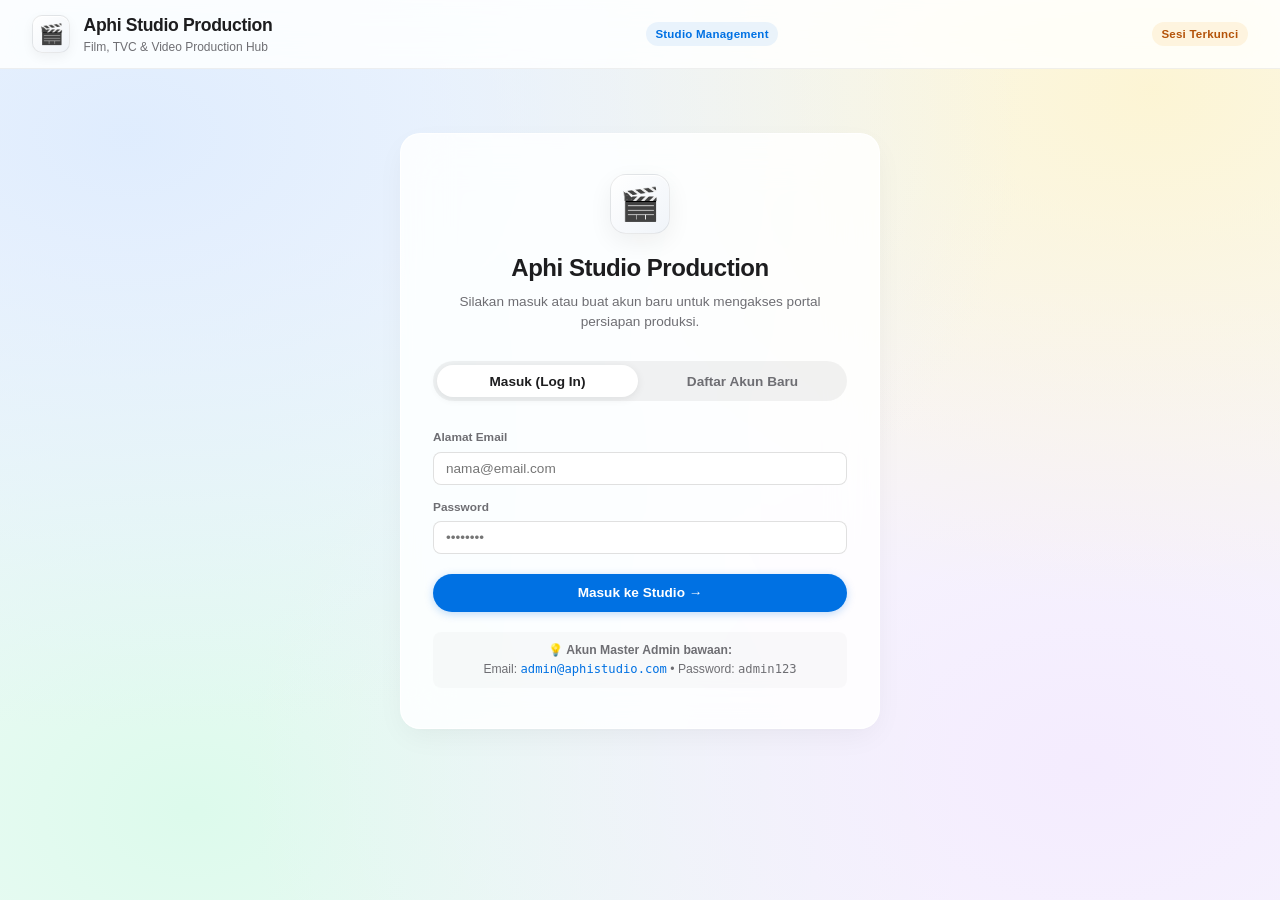
==== commit 6f1867df: "Add Login, SignUp, and Master Admin Approval system" ====
--- a/index.html
+++ b/index.html
@@ -5,14 +5,11 @@
   <meta name="viewport" content="width=device-width, initial-scale=1.0">
   <title>Aphi Studio Production — Pre-Production & Production Hub</title>
   <style>
-
 :root {
   --bg-canvas: #f8fafc;
-  --glass-surface: rgba(255, 255, 255, 0.82);
+  --glass-surface: rgba(255, 255, 255, 0.85);
   --glass-surface-hover: rgba(255, 255, 255, 0.95);
-  --glass-card: rgba(255, 255, 255, 0.75);
   --glass-border: rgba(255, 255, 255, 0.9);
-  --glass-border-subtle: rgba(0, 0, 0, 0.07);
   --glass-shadow: 0 10px 30px -4px rgba(0, 0, 0, 0.05), 0 2px 6px -1px rgba(0, 0, 0, 0.02);
   --glass-shadow-hover: 0 20px 40px -6px rgba(0, 0, 0, 0.09), 0 4px 12px 0 rgba(0, 0, 0, 0.03);
   
@@ -75,7 +72,7 @@
   overflow: hidden;
 }
 
-/* App Header */
+/* Header */
 .app-header {
   position: sticky;
   top: 0;
@@ -138,6 +135,19 @@
   display: flex;
   align-items: center;
   gap: 0.6rem;
+}
+
+/* User Profile in Header */
+.user-profile-badge {
+  display: flex;
+  align-items: center;
+  gap: 0.5rem;
+  background: rgba(0, 0, 0, 0.04);
+  padding: 0.35rem 0.85rem;
+  border-radius: var(--radius-pill);
+  font-size: 0.82rem;
+  font-weight: 600;
+  border: 1px solid rgba(0, 0, 0, 0.06);
 }
 
 /* Buttons */
@@ -182,6 +192,16 @@
   border-color: rgba(0, 0, 0, 0.15);
 }
 
+.btn-admin-glass {
+  background: var(--accent-purple-bg);
+  color: var(--accent-purple);
+  border: 1px solid rgba(124, 58, 237, 0.25);
+  box-shadow: 0 2px 6px rgba(124, 58, 237, 0.08);
+}
+.btn-admin-glass:hover {
+  background: rgba(124, 58, 237, 0.18);
+}
+
 .btn-danger-glass {
   background: var(--accent-red-bg);
   color: var(--accent-red);
@@ -219,6 +239,101 @@
   max-width: 1360px;
   margin: 1.5rem auto;
   padding: 0 1.5rem 3rem 1.5rem;
+}
+
+/* ========================================================
+   AUTHENTICATION VIEW (GATEKEEPER LOGIN & SIGNUP)
+   ======================================================== */
+.auth-container {
+  max-width: 480px;
+  margin: 4rem auto;
+  padding: 2.5rem 2rem;
+  text-align: center;
+}
+
+.auth-header {
+  margin-bottom: 1.75rem;
+}
+
+.auth-logo {
+  width: 60px;
+  height: 60px;
+  margin: 0 auto 1rem auto;
+  background: linear-gradient(135deg, #ffffff, #f0f4f9);
+  border: 1px solid rgba(0, 0, 0, 0.08);
+  box-shadow: 0 8px 24px rgba(0, 0, 0, 0.06), inset 0 1px 0 #ffffff;
+  border-radius: 16px;
+  display: flex;
+  align-items: center;
+  justify-content: center;
+  font-size: 2rem;
+}
+
+.auth-header h2 {
+  font-size: 1.5rem;
+  font-weight: 800;
+  letter-spacing: -0.02em;
+  color: var(--apple-dark);
+}
+
+.auth-header p {
+  font-size: 0.85rem;
+  color: var(--apple-text-sub);
+  margin-top: 0.35rem;
+}
+
+.auth-toggle-tabs {
+  background: rgba(0, 0, 0, 0.05);
+  padding: 0.25rem;
+  border-radius: var(--radius-pill);
+  display: inline-flex;
+  gap: 0.25rem;
+  margin-bottom: 1.75rem;
+  width: 100%;
+}
+
+.auth-tab-btn {
+  flex: 1;
+  background: transparent;
+  border: none;
+  padding: 0.55rem;
+  font-size: 0.85rem;
+  font-weight: 600;
+  border-radius: var(--radius-pill);
+  color: var(--apple-text-sub);
+  cursor: pointer;
+  transition: all 0.2s cubic-bezier(0.16, 1, 0.3, 1);
+  font-family: inherit;
+}
+
+.auth-tab-btn.active {
+  background: #ffffff;
+  color: var(--apple-dark);
+  box-shadow: 0 2px 8px rgba(0, 0, 0, 0.08);
+}
+
+.auth-alert {
+  padding: 0.75rem 1rem;
+  border-radius: var(--radius-md);
+  font-size: 0.82rem;
+  margin-bottom: 1.25rem;
+  text-align: left;
+  display: none;
+}
+.auth-alert-error {
+  background: var(--accent-red-bg);
+  color: var(--accent-red);
+  border: 1px solid rgba(225, 29, 72, 0.2);
+}
+.auth-alert-warning {
+  background: var(--accent-gold-bg);
+  color: var(--accent-gold);
+  border: 1px solid rgba(245, 158, 11, 0.25);
+}
+.auth-alert-success {
+  background: var(--accent-green-bg);
+  color: var(--accent-green);
+  border: 1px solid rgba(16, 185, 129, 0.25);
 }
 
 /* Landing Hero */
@@ -544,6 +659,7 @@
 /* Forms */
 .form-group {
   margin-bottom: 0.85rem;
+  text-align: left;
 }
 
 .form-label {
@@ -573,9 +689,9 @@
   background: #ffffff;
 }
 
-/* CRITICAL: Modals MUST BE HIDDEN BY DEFAULT */
+/* Modals */
 .modal-backdrop {
-  display: none; /* Default hidden */
+  display: none;
   position: fixed;
   inset: 0;
   background: rgba(0, 0, 0, 0.35);
@@ -586,10 +702,6 @@
   justify-content: center;
 }
 
-.modal-backdrop.open {
-  display: flex !important; /* Opened via JS */
-}
-
 .modal-glass-content {
   background: rgba(255, 255, 255, 0.94);
   backdrop-filter: blur(30px);
@@ -598,7 +710,7 @@
   box-shadow: 0 24px 64px rgba(0, 0, 0, 0.15);
   border-radius: var(--radius-lg);
   width: 90%;
-  max-width: 620px;
+  max-width: 680px;
   max-height: 88vh;
   overflow-y: auto;
   padding: 1.5rem;
@@ -655,7 +767,7 @@
   body { background: #ffffff !important; }
   .no-print, .app-header, .segmented-tabs-bar, .modal-backdrop, .btn { display: none !important; }
   .app-wrapper { margin: 0 !important; padding: 0 !important; max-width: 100% !important; }
-  #view-landing { display: none !important; }
+  #view-auth, #view-landing { display: none !important; }
   #view-workspace { display: block !important; }
   .tab-pane { display: none !important; }
   #tab-callsheet { display: block !important; }
@@ -664,8 +776,7 @@
   .cs-hospital-box { background: #fff5f5 !important; border: 2px solid #b91c1c !important; -webkit-print-color-adjust: exact; print-color-adjust: exact; }
   @page { size: A4 portrait; margin: 10mm; }
 }
-
-</style>
+  </style>
 </head>
 <body>
 
@@ -679,27 +790,109 @@
       </div>
     </div>
 
-    <!-- Dynamic Workspace Breadcrumb or Landing Title -->
+    <!-- Dynamic Workspace Breadcrumb or Studio Status -->
     <div id="header-context-container" style="display: flex; align-items: center; gap: 0.6rem;">
+      <span class="badge badge-blue">Studio Management</span>
+    </div>
+
+    <!-- Header Controls & User Session -->
+    <div class="header-controls no-print" id="header-user-controls">
       <!-- Populated via JS -->
     </div>
-
-    <div class="header-controls no-print">
-      <button class="btn btn-glass btn-sm" onclick="app.exportAllJSON()" title="Export Semua Proyek ke JSON">💾 Export</button>
-      <label class="btn btn-glass btn-sm" style="margin:0; cursor:pointer;" title="Import Proyek JSON">
-        📂 Import <input type="file" id="import-json-input" accept=".json" style="display:none" onchange="app.importAllJSON(event)">
-      </label>
-      <button class="btn btn-primary btn-sm" id="btn-header-primary" onclick="app.openNewProjectModal()">+ Proyek Baru</button>
-    </div>
   </header>
 
-  <!-- Main Container -->
+  <!-- Main Application Wrapper -->
   <div class="app-wrapper">
+
+    <!-- ==============================================
+         VIEW 0: AUTHENTICATION (LOGIN & SIGN UP)
+         ============================================== -->
+    <section id="view-auth" class="auth-container glass-panel">
+      <div class="auth-header">
+        <div class="auth-logo">🎬</div>
+        <h2>Aphi Studio Production</h2>
+        <p>Silakan masuk atau buat akun baru untuk mengakses portal persiapan produksi.</p>
+      </div>
+
+      <!-- Tab Switcher Login vs Sign Up -->
+      <div class="auth-toggle-tabs">
+        <button class="auth-tab-btn active" id="btn-tab-login" onclick="app.switchAuthTab('login')">Masuk (Log In)</button>
+        <button class="auth-tab-btn" id="btn-tab-signup" onclick="app.switchAuthTab('signup')">Daftar Akun Baru</button>
+      </div>
+
+      <!-- Auth Alert Box -->
+      <div class="auth-alert" id="auth-alert-box"></div>
+
+      <!-- FORM LOGIN -->
+      <form id="form-login" onsubmit="event.preventDefault(); app.handleLogin();">
+        <div class="form-group">
+          <label class="form-label">Alamat Email</label>
+          <input type="email" class="form-control" id="login-email" required placeholder="nama@email.com">
+        </div>
+        <div class="form-group">
+          <label class="form-label">Password</label>
+          <input type="password" class="form-control" id="login-password" required placeholder="••••••••">
+        </div>
+        <div style="margin-top: 1.25rem;">
+          <button type="submit" class="btn btn-primary" style="width: 100%; padding: 0.65rem;">Masuk ke Studio →</button>
+        </div>
+        
+        <div style="margin-top: 1.25rem; font-size: 0.76rem; color: var(--apple-text-sub); background: rgba(0,0,0,0.02); padding: 0.6rem; border-radius: 8px;">
+          💡 <strong>Akun Master Admin bawaan:</strong><br>
+          Email: <code style="color:var(--apple-blue);">admin@aphistudio.com</code> &bull; Password: <code>admin123</code>
+        </div>
+      </form>
+
+      <!-- FORM SIGN UP -->
+      <form id="form-signup" style="display: none;" onsubmit="event.preventDefault(); app.handleSignUp();">
+        <div class="form-group">
+          <label class="form-label">Nama Lengkap</label>
+          <input type="text" class="form-control" id="signup-name" required placeholder="Nama lengkap Anda">
+        </div>
+        <div class="form-group">
+          <label class="form-label">Alamat Email</label>
+          <input type="email" class="form-control" id="signup-email" required placeholder="nama@email.com">
+        </div>
+        <div class="form-group">
+          <label class="form-label">Posisi / Departemen di Produksi</label>
+          <select class="form-control" id="signup-role">
+            <option value="Sutradara (Director)">Sutradara (Director)</option>
+            <option value="Produser (Producer)">Produser (Producer)</option>
+            <option value="1st / 2nd Assistant Director">1st / 2nd Assistant Director</option>
+            <option value="Kamera (DoP / AC / Operator)">Kamera (DoP / AC / Operator)</option>
+            <option value="Lighting & Grip (Gaffer / Key Grip)">Lighting & Grip (Gaffer / Key Grip)</option>
+            <option value="Audio & Sound Recordist">Audio & Sound Recordist</option>
+            <option value="Art Department & Props">Art Department & Props</option>
+            <option value="Wardrobe & Makeup Artist">Wardrobe & Makeup Artist</option>
+            <option value="Aktor / Cast / Talent">Aktor / Cast / Talent</option>
+            <option value="Unit & Logistik Produksi">Unit & Logistik Produksi</option>
+            <option value="Klien / Agensi Periklanan">Klien / Agensi Periklanan</option>
+          </select>
+        </div>
+        <div class="grid-2">
+          <div class="form-group">
+            <label class="form-label">Password</label>
+            <input type="password" class="form-control" id="signup-password" required placeholder="Minimal 6 karakter">
+          </div>
+          <div class="form-group">
+            <label class="form-label">Ulangi Password</label>
+            <input type="password" class="form-control" id="signup-password-confirm" required placeholder="Konfirmasi password">
+          </div>
+        </div>
+
+        <p style="font-size: 0.75rem; color: var(--apple-text-sub); text-align: left; margin: 0.5rem 0 1rem 0;">
+          ℹ️ <strong>Catatan Approval:</strong> Setiap pendaftaran baru memerlukan persetujuan dari <strong>Master Admin</strong> sebelum akun aktif dan dapat digunakan untuk masuk.
+        </p>
+
+        <button type="submit" class="btn btn-primary" style="width: 100%; padding: 0.65rem;">Daftar Akun Baru (Menunggu Approval)</button>
+      </form>
+    </section>
+
 
     <!-- ==============================================
          VIEW 1: LANDING PAGE & PROJECTS DASHBOARD
          ============================================== -->
-    <main id="view-landing">
+    <main id="view-landing" style="display: none;">
       <!-- Landing Hero Glass Banner -->
       <section class="landing-hero glass-panel">
         <div class="landing-hero-left">
@@ -1096,11 +1289,45 @@
   </div>
 
   <!-- ==============================================
-       MODALS
+       MODALS (HIDDEN BY DEFAULT WITH STYLE="DISPLAY:NONE")
        ============================================== -->
 
+  <!-- MODAL: ADMIN USER APPROVALS -->
+  <div class="modal-backdrop" id="modal-admin-approvals" style="display: none;">
+    <div class="modal-glass-content" style="max-width: 780px;">
+      <div class="modal-header-row">
+        <div>
+          <h3>🛡️ Manajemen Pengguna & Persetujuan Akun</h3>
+          <p style="font-size:0.75rem; color:var(--apple-text-sub);">Sebagai Master Admin, Anda dapat menyetujui atau menolak pendaftaran akun kru studio.</p>
+        </div>
+        <button class="close-btn" onclick="app.closeModal('modal-admin-approvals')">&times;</button>
+      </div>
+
+      <div class="table-wrap">
+        <table class="apple-table">
+          <thead>
+            <tr>
+              <th>Nama Kru</th>
+              <th>Email</th>
+              <th>Posisi / Divisi</th>
+              <th>Status</th>
+              <th style="width: 170px;">Aksi Admin</th>
+            </tr>
+          </thead>
+          <tbody id="admin-users-table-body">
+            <!-- Rendered via JS -->
+          </tbody>
+        </table>
+      </div>
+
+      <div style="display:flex; justify-content:flex-end; margin-top:1.25rem;">
+        <button type="button" class="btn btn-glass" onclick="app.closeModal('modal-admin-approvals')">Tutup Panel</button>
+      </div>
+    </div>
+  </div>
+
   <!-- MODAL: NEW PROJECT -->
-  <div class="modal-backdrop" style="display: none;" style="display: none;" id="modal-new-project">
+  <div class="modal-backdrop" id="modal-new-project" style="display: none;">
     <div class="modal-glass-content">
       <div class="modal-header-row">
         <h3>✨ Buat Proyek Produksi Baru</h3>
@@ -1146,7 +1373,7 @@
   </div>
 
   <!-- MODAL: ADD / EDIT SCENE -->
-  <div class="modal-backdrop" style="display: none;" style="display: none;" id="modal-scene">
+  <div class="modal-backdrop" id="modal-scene" style="display: none;">
     <div class="modal-glass-content">
       <div class="modal-header-row">
         <h3 id="modal-scene-title">Tambah Adegan (Scene)</h3>
@@ -1221,7 +1448,7 @@
   </div>
 
   <!-- MODAL: ADD / EDIT SHOT -->
-  <div class="modal-backdrop" style="display: none;" style="display: none;" id="modal-shot">
+  <div class="modal-backdrop" id="modal-shot" style="display: none;">
     <div class="modal-glass-content">
       <div class="modal-header-row">
         <h3 id="modal-shot-title">Tambah Shot</h3>
@@ -1295,7 +1522,7 @@
   </div>
 
   <!-- MODAL: ADD / EDIT CAST -->
-  <div class="modal-backdrop" style="display: none;" style="display: none;" id="modal-cast">
+  <div class="modal-backdrop" id="modal-cast" style="display: none;">
     <div class="modal-glass-content">
       <div class="modal-header-row">
         <h3>Tambah Cast / Pemain</h3>
@@ -1350,7 +1577,7 @@
   </div>
 
   <!-- MODAL: ADD / EDIT CREW -->
-  <div class="modal-backdrop" style="display: none;" style="display: none;" id="modal-crew">
+  <div class="modal-backdrop" id="modal-crew" style="display: none;">
     <div class="modal-glass-content">
       <div class="modal-header-row">
         <h3>Tambah Kru Produksi</h3>
@@ -1401,7 +1628,7 @@
   </div>
 
   <!-- MODAL: ADD / EDIT EQUIPMENT -->
-  <div class="modal-backdrop" style="display: none;" style="display: none;" id="modal-equipment">
+  <div class="modal-backdrop" id="modal-equipment" style="display: none;">
     <div class="modal-glass-content">
       <div class="modal-header-row">
         <h3>Tambah Peralatan (Gear)</h3>
@@ -1453,8 +1680,7 @@
     </div>
   </div>
 
-  <!-- Scripts -->
-  
+  <!-- Application Logic -->
   <script>
 // Multi-Project Demo Dataset for Aphi Studio Production (CinePrep)
 const INITIAL_PROJECTS = [
@@ -1843,37 +2069,388 @@
   }
 ];
 
-  </script>
-  <script>
-// Aphi Studio Production - Apple Liquid Glass Application Logic
+
+// Master User Database Definition
+const DEFAULT_USERS = [
+  {
+    id: "usr_admin",
+    name: "Aphi Master Admin",
+    email: "admin@aphistudio.com",
+    password: "admin123",
+    role: "Studio Owner & Executive Producer",
+    status: "approved",
+    isAdmin: true,
+    registeredAt: "2026-10-01"
+  },
+  {
+    id: "usr_crew_budi",
+    name: "Budi Santoso",
+    email: "budi@aphistudio.com",
+    password: "budi123",
+    role: "1st Assistant Director",
+    status: "approved",
+    isAdmin: false,
+    registeredAt: "2026-10-01"
+  },
+  {
+    id: "usr_pending_rian",
+    name: "Rian Hidayat",
+    email: "rian@gmail.com",
+    password: "rian123",
+    role: "Lighting & Grip Crew",
+    status: "pending",
+    isAdmin: false,
+    registeredAt: "2026-10-01"
+  }
+];
+
 class ProductionApp {
   constructor() {
-    this.storageKey = "aphi_studio_production_v2";
+    this.storageProjectsKey = "aphi_studio_production_v4";
+    this.storageUsersKey = "aphi_studio_users_v4";
+    this.storageSessionKey = "aphi_studio_current_user_v4";
+
     this.projects = this.loadProjects();
+    this.users = this.loadUsers();
+    this.currentUser = this.loadSession();
     this.activeProjectId = null;
+
     this.initDOM();
   }
 
   loadProjects() {
-    const saved = localStorage.getItem(this.storageKey);
+    const saved = localStorage.getItem(this.storageProjectsKey);
     if (saved) {
       try {
         const parsed = JSON.parse(saved);
         if (Array.isArray(parsed) && parsed.length > 0) return parsed;
-      } catch (e) {
-        console.error("Failed to parse saved projects, loading default demo", e);
-      }
+      } catch (e) {}
     }
     return JSON.parse(JSON.stringify(INITIAL_PROJECTS));
   }
 
   saveProjects() {
-    localStorage.setItem(this.storageKey, JSON.stringify(this.projects));
+    localStorage.setItem(this.storageProjectsKey, JSON.stringify(this.projects));
     if (this.activeProjectId) {
       this.updateWorkspaceStats();
     } else {
       this.renderLanding();
     }
+  }
+
+  loadUsers() {
+    const saved = localStorage.getItem(this.storageUsersKey);
+    if (saved) {
+      try {
+        const parsed = JSON.parse(saved);
+        if (Array.isArray(parsed) && parsed.length > 0) return parsed;
+      } catch (e) {}
+    }
+    return JSON.parse(JSON.stringify(DEFAULT_USERS));
+  }
+
+  saveUsers() {
+    localStorage.setItem(this.storageUsersKey, JSON.stringify(this.users));
+    this.updateHeaderControls();
+    this.renderAdminUsersList();
+  }
+
+  loadSession() {
+    const saved = localStorage.getItem(this.storageSessionKey);
+    if (saved) {
+      try {
+        return JSON.parse(saved);
+      } catch (e) {}
+    }
+    return null; // Not logged in
+  }
+
+  saveSession(user) {
+    this.currentUser = user;
+    if (user) {
+      localStorage.setItem(this.storageSessionKey, JSON.stringify(user));
+    } else {
+      localStorage.removeItem(this.storageSessionKey);
+    }
+    this.updateHeaderControls();
+  }
+
+  initDOM() {
+    this.setupWorkspaceTabs();
+    if (!this.currentUser) {
+      this.showAuthView();
+    } else {
+      this.navToLanding();
+    }
+  }
+
+  // ==========================================
+  // AUTHENTICATION LOGIC (LOGIN & SIGNUP)
+  // ==========================================
+  showAuthView() {
+    document.getElementById("view-auth").style.display = "block";
+    document.getElementById("view-landing").style.display = "none";
+    document.getElementById("view-workspace").style.display = "none";
+    this.updateHeaderControls();
+  }
+
+  switchAuthTab(tab) {
+    this.hideAuthAlert();
+    const btnLogin = document.getElementById("btn-tab-login");
+    const btnSignup = document.getElementById("btn-tab-signup");
+    const formLogin = document.getElementById("form-login");
+    const formSignup = document.getElementById("form-signup");
+
+    if (tab === "login") {
+      btnLogin.classList.add("active");
+      btnSignup.classList.remove("active");
+      formLogin.style.display = "block";
+      formSignup.style.display = "none";
+    } else {
+      btnLogin.classList.remove("active");
+      btnSignup.classList.add("active");
+      formLogin.style.display = "none";
+      formSignup.style.display = "block";
+    }
+  }
+
+  showAuthAlert(message, type = "error") {
+    const box = document.getElementById("auth-alert-box");
+    box.className = `auth-alert auth-alert-${type}`;
+    box.innerHTML = message;
+    box.style.display = "block";
+  }
+
+  hideAuthAlert() {
+    const box = document.getElementById("auth-alert-box");
+    if (box) box.style.display = "none";
+  }
+
+  handleLogin() {
+    const email = document.getElementById("login-email").value.trim().toLowerCase();
+    const password = document.getElementById("login-password").value;
+
+    const user = this.users.find((u) => u.email.toLowerCase() === email && u.password === password);
+    if (!user) {
+      this.showAuthAlert("❌ Email atau password salah. Silakan coba lagi.", "error");
+      return;
+    }
+
+    // Check approval status
+    if (user.status === "pending") {
+      this.showAuthAlert("⏳ <strong>Pendaftaran Masih Menunggu Persetujuan:</strong><br>Akun Anda belum disetujui oleh Master Admin Aphi Studio. Silakan tunggu konfirmasi admin.", "warning");
+      return;
+    }
+
+    if (user.status === "rejected") {
+      this.showAuthAlert("🚫 <strong>Akses Ditolak:</strong> Akun ini telah dinonaktifkan atau ditolak oleh Admin.", "error");
+      return;
+    }
+
+    // Approved! Login successful
+    this.saveSession(user);
+    this.hideAuthAlert();
+    document.getElementById("form-login").reset();
+    this.navToLanding();
+  }
+
+  handleSignUp() {
+    const name = document.getElementById("signup-name").value.trim();
+    const email = document.getElementById("signup-email").value.trim().toLowerCase();
+    const role = document.getElementById("signup-role").value;
+    const password = document.getElementById("signup-password").value;
+    const confirmPass = document.getElementById("signup-password-confirm").value;
+
+    if (password !== confirmPass) {
+      this.showAuthAlert("❌ Password dan Konfirmasi Password tidak cocok.", "error");
+      return;
+    }
+
+    if (this.users.some((u) => u.email.toLowerCase() === email)) {
+      this.showAuthAlert("⚠️ Email ini sudah terdaftar. Silakan gunakan email lain atau hubungi admin.", "warning");
+      return;
+    }
+
+    const newUser = {
+      id: `usr_${Date.now()}`,
+      name,
+      email,
+      password,
+      role,
+      status: "pending", // Waiting for admin approval!
+      isAdmin: false,
+      registeredAt: new Date().toISOString().split("T")[0]
+    };
+
+    this.users.push(newUser);
+    this.saveUsers();
+
+    document.getElementById("form-signup").reset();
+    this.switchAuthTab("login");
+    this.showAuthAlert("🎉 <strong>Pendaftaran Berhasil!</strong><br>Akun Anda telah terdaftar dan berstatus <strong>Pending Approval</strong>. Anda baru dapat masuk setelah Master Admin menyetujui akun Anda.", "success");
+  }
+
+  logout() {
+    if (confirm("Keluar dari sesi Aphi Studio Production?")) {
+      this.saveSession(null);
+      this.activeProjectId = null;
+      this.showAuthView();
+    }
+  }
+
+  // ==========================================
+  // ADMIN APPROVAL LOGIC
+  // ==========================================
+  openAdminApprovalsModal() {
+    if (!this.currentUser || !this.currentUser.isAdmin) {
+      alert("Hanya Master Admin yang memiliki hak akses persetujuan akun.");
+      return;
+    }
+    this.renderAdminUsersList();
+    this.openModal("modal-admin-approvals");
+  }
+
+  renderAdminUsersList() {
+    const tbody = document.getElementById("admin-users-table-body");
+    if (!tbody) return;
+
+    tbody.innerHTML = this.users.map((u) => {
+      let statusBadge = "";
+      if (u.status === "approved") {
+        statusBadge = `<span class="badge badge-green">✓ Disetujui</span>`;
+      } else if (u.status === "rejected") {
+        statusBadge = `<span class="badge badge-red">✕ Ditolak</span>`;
+      } else {
+        statusBadge = `<span class="badge badge-gold">⏳ Menunggu (Pending)</span>`;
+      }
+
+      let actionButtons = "";
+      if (u.isAdmin) {
+        actionButtons = `<span style="font-size:0.75rem; color:var(--apple-blue); font-weight:bold;">👑 Master Admin</span>`;
+      } else {
+        actionButtons = `
+          <div style="display:flex; gap:0.3rem;">
+            ${u.status !== 'approved' ? `<button class="btn btn-primary btn-sm" onclick="app.approveUser('${u.id}')">Setujui</button>` : ''}
+            ${u.status !== 'rejected' ? `<button class="btn btn-danger-glass btn-sm" onclick="app.rejectUser('${u.id}')">Tolak</button>` : ''}
+            <button class="btn btn-glass btn-sm" onclick="app.deleteUser('${u.id}')" title="Hapus User">🗑️</button>
+          </div>
+        `;
+      }
+
+      return `
+        <tr style="${u.status === 'pending' ? 'background: rgba(245, 158, 11, 0.05); font-weight:600;' : ''}">
+          <td><strong>${this.escapeHTML(u.name)}</strong></td>
+          <td>${this.escapeHTML(u.email)}</td>
+          <td>${this.escapeHTML(u.role)}</td>
+          <td>${statusBadge}</td>
+          <td>${actionButtons}</td>
+        </tr>
+      `;
+    }).join("");
+  }
+
+  approveUser(id) {
+    const user = this.users.find((u) => u.id === id);
+    if (!user) return;
+    user.status = "approved";
+    this.saveUsers();
+    alert(`Akun "${user.name}" berhasil disetujui! Pengguna sekarang sudah bisa masuk.`);
+  }
+
+  rejectUser(id) {
+    const user = this.users.find((u) => u.id === id);
+    if (!user) return;
+    user.status = "rejected";
+    this.saveUsers();
+    alert(`Akun "${user.name}" ditolak.`);
+  }
+
+  deleteUser(id) {
+    const user = this.users.find((u) => u.id === id);
+    if (!user) return;
+    if (confirm(`Hapus akun "${user.name}"?`)) {
+      this.users = this.users.filter((u) => u.id !== id);
+      this.saveUsers();
+    }
+  }
+
+  updateHeaderControls() {
+    const container = document.getElementById("header-user-controls");
+    if (!container) return;
+
+    if (!this.currentUser) {
+      container.innerHTML = `
+        <span class="badge badge-gold">Sesi Terkunci</span>
+      `;
+      return;
+    }
+
+    const pendingCount = this.users.filter((u) => u.status === "pending").length;
+    const adminBtn = this.currentUser.isAdmin ? `
+      <button class="btn btn-admin-glass btn-sm" onclick="app.openAdminApprovalsModal()" title="Persetujuan Akun">
+        🛡️ Persetujuan Kru ${pendingCount > 0 ? `<span class="badge badge-gold" style="background:#b45309; color:#fff; font-size:0.68rem; padding:0.1rem 0.4rem; margin-left:0.2rem;">${pendingCount} Pending</span>` : ''}
+      </button>
+    ` : '';
+
+    container.innerHTML = `
+      <div class="user-profile-badge">
+        <span>👤 <strong>${this.escapeHTML(this.currentUser.name)}</strong></span>
+        ${this.currentUser.isAdmin ? '<span class="badge badge-purple">Admin</span>' : `<span style="font-size:0.75rem; color:var(--apple-text-sub);">${this.escapeHTML(this.currentUser.role)}</span>`}
+      </div>
+      ${adminBtn}
+      <button class="btn btn-glass btn-sm" onclick="app.exportAllJSON()" title="Export JSON">💾 Export</button>
+      <button class="btn btn-danger-glass btn-sm" onclick="app.logout()">Keluar</button>
+    `;
+  }
+
+  // ==========================================
+  // NAVIGATION BETWEEN LANDING & WORKSPACE
+  // ==========================================
+  navToLanding() {
+    if (!this.currentUser) return this.showAuthView();
+
+    this.activeProjectId = null;
+    document.getElementById("view-auth").style.display = "none";
+    document.getElementById("view-landing").style.display = "block";
+    document.getElementById("view-workspace").style.display = "none";
+    document.getElementById("header-context-container").innerHTML = `
+      <span class="badge badge-blue">Studio Management</span>
+    `;
+    this.updateHeaderControls();
+    this.renderLanding();
+    window.scrollTo({ top: 0, behavior: "smooth" });
+  }
+
+  openProject(projectId) {
+    if (!this.currentUser) return this.showAuthView();
+
+    this.activeProjectId = projectId;
+    const proj = this.getActiveProject();
+    if (!proj) return;
+
+    document.getElementById("view-auth").style.display = "none";
+    document.getElementById("view-landing").style.display = "none";
+    document.getElementById("view-workspace").style.display = "block";
+
+    document.getElementById("header-context-container").innerHTML = `
+      <div class="header-project-pill">
+        <strong>${this.escapeHTML(proj.title)}</strong>
+        <span class="badge badge-gold">Day ${proj.currentDay || 1}/${proj.totalDays || 1}</span>
+      </div>
+    `;
+
+    this.updateHeaderControls();
+
+    // Reset active tab to Overview
+    document.querySelectorAll(".seg-tab-btn").forEach((b) => b.classList.remove("active"));
+    document.querySelectorAll("#view-workspace .tab-pane").forEach((p) => p.classList.remove("active"));
+    const firstTabBtn = document.querySelector(`.seg-tab-btn[data-tab="tab-overview"]`);
+    if (firstTabBtn) firstTabBtn.classList.add("active");
+    const firstPane = document.getElementById("tab-overview");
+    if (firstPane) firstPane.classList.add("active");
+
+    this.renderWorkspaceAll();
+    window.scrollTo({ top: 0, behavior: "smooth" });
   }
 
   getActiveProject() {
@@ -1891,10 +2468,13 @@
   }
 
   exportAllJSON() {
-    const dataStr = "data:text/json;charset=utf-8," + encodeURIComponent(JSON.stringify(this.projects, null, 2));
+    const dataStr = "data:text/json;charset=utf-8," + encodeURIComponent(JSON.stringify({
+      projects: this.projects,
+      users: this.users
+    }, null, 2));
     const downloadAnchor = document.createElement("a");
     downloadAnchor.setAttribute("href", dataStr);
-    downloadAnchor.setAttribute("download", `aphi_studio_projects_${Date.now()}.json`);
+    downloadAnchor.setAttribute("download", `aphi_studio_backup_${Date.now()}.json`);
     document.body.appendChild(downloadAnchor);
     downloadAnchor.click();
     downloadAnchor.remove();
@@ -1907,14 +2487,16 @@
     reader.onload = (e) => {
       try {
         const imported = JSON.parse(e.target.result);
-        if (Array.isArray(imported) && imported.length > 0) {
+        if (Array.isArray(imported)) {
           this.projects = imported;
-          this.saveProjects();
-          this.navToLanding();
-          alert("Data proyek berhasil di-import!");
-        } else {
-          alert("Format file JSON tidak sesuai.");
+        } else if (imported && Array.isArray(imported.projects)) {
+          this.projects = imported.projects;
+          if (Array.isArray(imported.users)) this.users = imported.users;
         }
+        this.saveProjects();
+        this.saveUsers();
+        this.navToLanding();
+        alert("Data proyek berhasil di-import!");
       } catch (err) {
         alert("Gagal membaca file JSON: " + err.message);
       }
@@ -1923,11 +2505,6 @@
     event.target.value = "";
   }
 
-  initDOM() {
-    this.setupWorkspaceTabs();
-    this.navToLanding();
-  }
-
   setupWorkspaceTabs() {
     const tabBtns = document.querySelectorAll(".seg-tab-btn");
     tabBtns.forEach((btn) => {
@@ -1948,58 +2525,9 @@
   }
 
   // ==========================================
-  // NAVIGATION BETWEEN LANDING & WORKSPACE
-  // ==========================================
-  navToLanding() {
-    this.activeProjectId = null;
-    document.getElementById("view-landing").style.display = "block";
-    document.getElementById("view-workspace").style.display = "none";
-    document.getElementById("header-context-container").innerHTML = `
-      <span class="badge badge-blue">Studio Management</span>
-    `;
-    document.getElementById("btn-header-primary").style.display = "inline-flex";
-    document.getElementById("btn-header-primary").textContent = "+ Proyek Baru";
-    document.getElementById("btn-header-primary").onclick = () => this.openNewProjectModal();
-    this.renderLanding();
-    window.scrollTo({ top: 0, behavior: "smooth" });
-  }
-
-  openProject(projectId) {
-    this.activeProjectId = projectId;
-    const proj = this.getActiveProject();
-    if (!proj) return;
-
-    document.getElementById("view-landing").style.display = "none";
-    document.getElementById("view-workspace").style.display = "block";
-
-    document.getElementById("header-context-container").innerHTML = `
-      <div class="header-project-pill">
-        <strong>${this.escapeHTML(proj.title)}</strong>
-        <span class="badge badge-gold">Day ${proj.currentDay || 1}/${proj.totalDays || 1}</span>
-      </div>
-    `;
-
-    document.getElementById("btn-header-primary").style.display = "inline-flex";
-    document.getElementById("btn-header-primary").textContent = "🖨️ Cetak Call Sheet";
-    document.getElementById("btn-header-primary").onclick = () => this.printCurrentCallSheet();
-
-    // Reset active tab to Overview
-    document.querySelectorAll(".seg-tab-btn").forEach((b) => b.classList.remove("active"));
-    document.querySelectorAll("#view-workspace .tab-pane").forEach((p) => p.classList.remove("active"));
-    const firstTabBtn = document.querySelector(`.seg-tab-btn[data-tab="tab-overview"]`);
-    if (firstTabBtn) firstTabBtn.classList.add("active");
-    const firstPane = document.getElementById("tab-overview");
-    if (firstPane) firstPane.classList.add("active");
-
-    this.renderWorkspaceAll();
-    window.scrollTo({ top: 0, behavior: "smooth" });
-  }
-
-  // ==========================================
   // VIEW 1: LANDING PAGE RENDERING
   // ==========================================
   renderLanding() {
-    // Stats calculation
     let totalScenes = 0;
     let totalShots = 0;
     let totalGear = 0;
@@ -2153,7 +2681,6 @@
     const p = this.getActiveProject();
     if (!p) return;
 
-    // Header info
     document.getElementById("ws-project-title").textContent = p.title || "Untitled";
     document.getElementById("ws-project-type").textContent = p.type || "Film/Video";
     document.getElementById("ws-day-badge").textContent = `Day ${p.currentDay || 1} of ${p.totalDays || 1}`;
@@ -2178,7 +2705,6 @@
     document.getElementById("stat-ws-crew-gear").textContent = `${(p.crew || []).length} Kru / ${(p.equipment || []).length} Gear`;
   }
 
-  // --- TAB 1: OVERVIEW & DETAILS ---
   renderWorkspaceProjectForm() {
     const p = this.getActiveProject();
     if (!p) return;
@@ -2959,12 +3485,18 @@
   // --- MODAL UTILS ---
   openModal(modalId) {
     const el = document.getElementById(modalId);
-    if (el) el.classList.add("open");
+    if (el) {
+      el.style.display = "flex";
+      el.classList.add("open");
+    }
   }
 
   closeModal(modalId) {
     const el = document.getElementById(modalId);
-    if (el) el.classList.remove("open");
+    if (el) {
+      el.style.display = "none";
+      el.classList.remove("open");
+    }
   }
 
   escapeHTML(str) {
@@ -2978,13 +3510,11 @@
   }
 }
 
-// Instantiate globally
+// Global App Initialization
 let app;
 window.addEventListener("DOMContentLoaded", () => {
   app = new ProductionApp();
 });
-
   </script>
-
 </body>
-</html>
+</html>
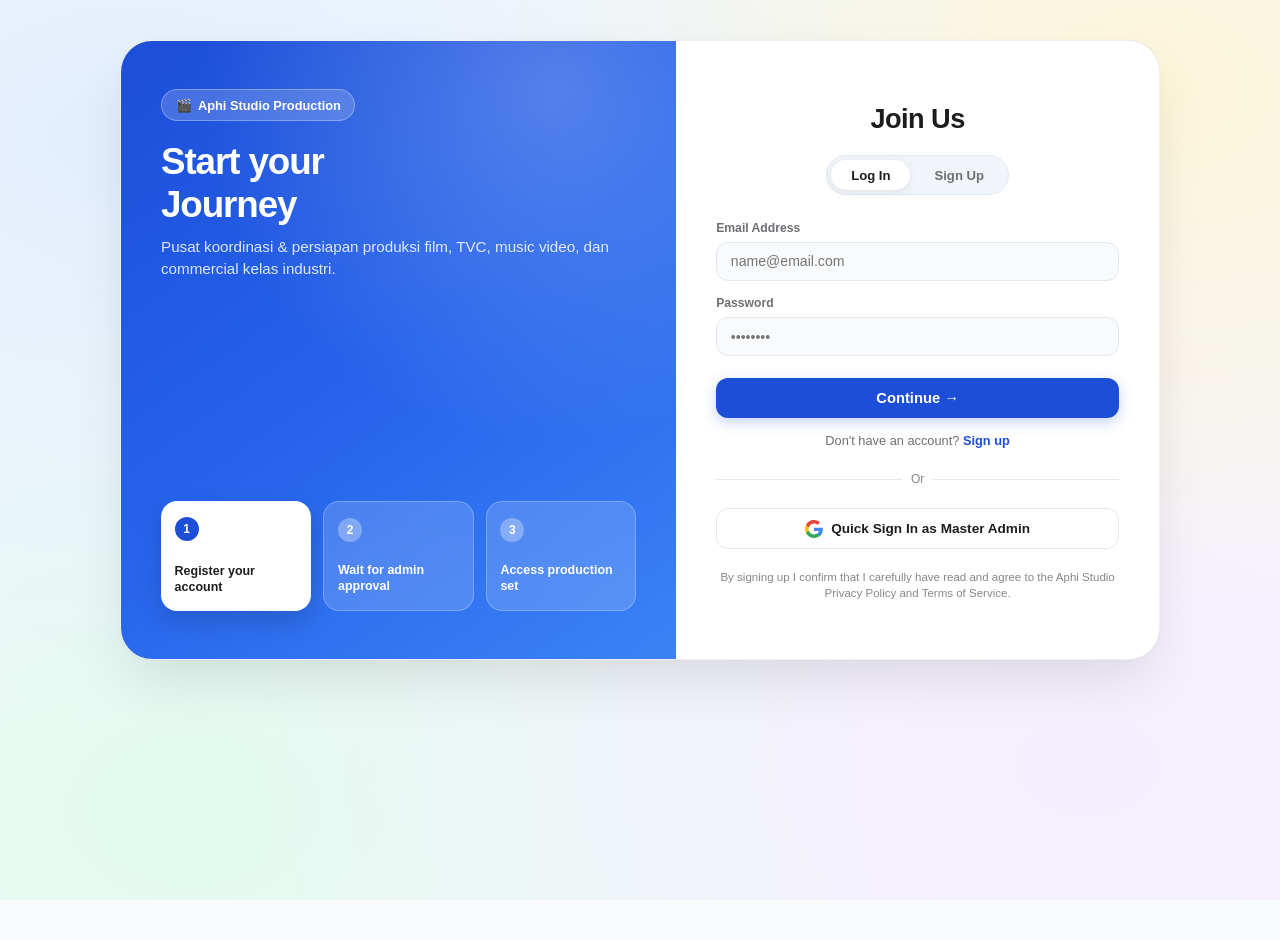
==== commit 06b0b174: "Apply Image 2 Auth, Image 3 Folders, and Image 4 Dashboard layout" ====
--- a/index.html
+++ b/index.html
@@ -7,20 +7,18 @@
   <style>
 :root {
   --bg-canvas: #f8fafc;
-  --glass-surface: rgba(255, 255, 255, 0.85);
-  --glass-surface-hover: rgba(255, 255, 255, 0.95);
-  --glass-border: rgba(255, 255, 255, 0.9);
-  --glass-shadow: 0 10px 30px -4px rgba(0, 0, 0, 0.05), 0 2px 6px -1px rgba(0, 0, 0, 0.02);
-  --glass-shadow-hover: 0 20px 40px -6px rgba(0, 0, 0, 0.09), 0 4px 12px 0 rgba(0, 0, 0, 0.03);
-  
+  --apple-dark: #1d1d1f;
   --apple-blue: #0071e3;
   --apple-blue-hover: #0077ed;
-  --apple-blue-light: rgba(0, 113, 227, 0.08);
-  --apple-dark: #1d1d1f;
+  --apple-blue-deep: #1d4ed8;
   --apple-text-sub: #6e6e73;
   --apple-text-tertiary: #86868b;
   --apple-border: #e5e5ea;
   
+  --glass-surface: rgba(255, 255, 255, 0.88);
+  --glass-border: rgba(255, 255, 255, 0.95);
+  --glass-shadow: 0 10px 30px -4px rgba(0, 0, 0, 0.05), 0 2px 6px -1px rgba(0, 0, 0, 0.02);
+
   --accent-gold: #b45309;
   --accent-gold-bg: rgba(245, 158, 11, 0.1);
   --accent-green: #059669;
@@ -30,7 +28,7 @@
   --accent-purple: #7c3aed;
   --accent-purple-bg: rgba(124, 58, 237, 0.1);
 
-  --radius-lg: 20px;
+  --radius-lg: 24px;
   --radius-md: 14px;
   --radius-sm: 8px;
   --radius-pill: 9999px;
@@ -39,19 +37,15 @@
   --font-mono: "SFMono-Regular", Menlo, Monaco, Consolas, monospace;
 }
 
-* {
-  box-sizing: border-box;
-  margin: 0;
-  padding: 0;
-}
+* { box-sizing: border-box; margin: 0; padding: 0; }
 
 body {
   background-color: var(--bg-canvas);
   background-image: 
-    radial-gradient(at 10% 15%, rgba(219, 234, 254, 0.85) 0px, transparent 55%),
-    radial-gradient(at 90% 10%, rgba(254, 243, 199, 0.75) 0px, transparent 45%),
-    radial-gradient(at 85% 85%, rgba(243, 232, 255, 0.8) 0px, transparent 55%),
-    radial-gradient(at 15% 90%, rgba(209, 250, 229, 0.7) 0px, transparent 50%);
+    radial-gradient(at 10% 15%, rgba(219, 234, 254, 0.75) 0px, transparent 55%),
+    radial-gradient(at 90% 10%, rgba(254, 243, 199, 0.65) 0px, transparent 45%),
+    radial-gradient(at 85% 85%, rgba(243, 232, 255, 0.7) 0px, transparent 55%),
+    radial-gradient(at 15% 90%, rgba(209, 250, 229, 0.6) 0px, transparent 50%);
   background-attachment: fixed;
   color: var(--apple-dark);
   font-family: var(--font-family);
@@ -72,12 +66,12 @@
   overflow: hidden;
 }
 
-/* Header */
+/* App Header */
 .app-header {
   position: sticky;
   top: 0;
   z-index: 100;
-  background: rgba(255, 255, 255, 0.85);
+  background: rgba(255, 255, 255, 0.88);
   backdrop-filter: blur(20px) saturate(180%);
   -webkit-backdrop-filter: blur(20px) saturate(180%);
   border-bottom: 1px solid rgba(0, 0, 0, 0.06);
@@ -96,39 +90,48 @@
 }
 
 .brand-logo-glass {
-  width: 38px;
-  height: 38px;
+  width: 36px;
+  height: 36px;
   background: linear-gradient(135deg, #ffffff, #f0f4f9);
   border: 1px solid rgba(0, 0, 0, 0.08);
-  box-shadow: 0 4px 12px rgba(0, 0, 0, 0.05), inset 0 1px 0 #ffffff;
+  box-shadow: 0 4px 12px rgba(0, 0, 0, 0.05);
   border-radius: 10px;
   display: flex;
   align-items: center;
   justify-content: center;
-  font-size: 1.25rem;
+  font-size: 1.2rem;
 }
 
 .brand-text h1 {
-  font-size: 1.1rem;
+  font-size: 1.05rem;
   font-weight: 700;
   letter-spacing: -0.02em;
   color: var(--apple-dark);
 }
 
 .brand-text p {
-  font-size: 0.75rem;
+  font-size: 0.72rem;
   color: var(--apple-text-sub);
 }
 
-.header-project-pill {
+.header-search-bar {
   display: flex;
   align-items: center;
-  gap: 0.75rem;
   background: rgba(0, 0, 0, 0.04);
+  border: 1px solid rgba(0, 0, 0, 0.06);
+  border-radius: var(--radius-pill);
   padding: 0.35rem 0.85rem;
-  border-radius: var(--radius-pill);
-  border: 1px solid rgba(0, 0, 0, 0.06);
+  width: 260px;
+}
+
+.header-search-bar input {
+  border: none;
+  background: transparent;
+  outline: none;
   font-size: 0.82rem;
+  width: 100%;
+  margin-left: 0.4rem;
+  font-family: inherit;
 }
 
 .header-controls {
@@ -137,7 +140,6 @@
   gap: 0.6rem;
 }
 
-/* User Profile in Header */
 .user-profile-badge {
   display: flex;
   align-items: center;
@@ -167,18 +169,16 @@
   font-family: inherit;
 }
 
-.btn:active {
-  transform: scale(0.97);
-}
+.btn:active { transform: scale(0.97); }
 
 .btn-primary {
-  background: var(--apple-blue);
+  background: var(--apple-blue-deep);
   color: #ffffff;
-  box-shadow: 0 2px 8px rgba(0, 113, 227, 0.25);
+  box-shadow: 0 4px 14px rgba(29, 78, 216, 0.28);
 }
 .btn-primary:hover {
-  background: var(--apple-blue-hover);
-  box-shadow: 0 4px 14px rgba(0, 113, 227, 0.35);
+  background: #1e40af;
+  box-shadow: 0 6px 18px rgba(29, 78, 216, 0.38);
 }
 
 .btn-glass {
@@ -198,23 +198,15 @@
   border: 1px solid rgba(124, 58, 237, 0.25);
   box-shadow: 0 2px 6px rgba(124, 58, 237, 0.08);
 }
-.btn-admin-glass:hover {
-  background: rgba(124, 58, 237, 0.18);
-}
+.btn-admin-glass:hover { background: rgba(124, 58, 237, 0.18); }
 
 .btn-danger-glass {
   background: var(--accent-red-bg);
   color: var(--accent-red);
   border: 1px solid rgba(225, 29, 72, 0.2);
 }
-.btn-danger-glass:hover {
-  background: rgba(225, 29, 72, 0.15);
-}
-
-.btn-sm {
-  padding: 0.3rem 0.75rem;
-  font-size: 0.78rem;
-}
+.btn-danger-glass:hover { background: rgba(225, 29, 72, 0.15); }
+.btn-sm { padding: 0.3rem 0.75rem; font-size: 0.78rem; }
 
 /* Badges */
 .badge {
@@ -227,8 +219,7 @@
   font-weight: 600;
   letter-spacing: 0.02em;
 }
-
-.badge-blue { background: var(--apple-blue-light); color: var(--apple-blue); }
+.badge-blue { background: rgba(0, 113, 227, 0.08); color: var(--apple-blue); }
 .badge-gold { background: var(--accent-gold-bg); color: var(--accent-gold); }
 .badge-green { background: var(--accent-green-bg); color: var(--accent-green); }
 .badge-purple { background: var(--accent-purple-bg); color: var(--accent-purple); }
@@ -242,62 +233,163 @@
 }
 
 /* ========================================================
-   AUTHENTICATION VIEW (GATEKEEPER LOGIN & SIGNUP)
+   VIEW 0: AUTHENTICATION (IMAGE 2 REFERENCE: _123456.jpeg)
    ======================================================== */
-.auth-container {
-  max-width: 480px;
-  margin: 4rem auto;
-  padding: 2.5rem 2rem;
-  text-align: center;
-}
-
-.auth-header {
-  margin-bottom: 1.75rem;
-}
-
-.auth-logo {
-  width: 60px;
-  height: 60px;
-  margin: 0 auto 1rem auto;
-  background: linear-gradient(135deg, #ffffff, #f0f4f9);
-  border: 1px solid rgba(0, 0, 0, 0.08);
-  box-shadow: 0 8px 24px rgba(0, 0, 0, 0.06), inset 0 1px 0 #ffffff;
+.auth-split-wrapper {
+  max-width: 1040px;
+  min-height: 620px;
+  margin: 2.5rem auto;
+  background: #ffffff;
+  border-radius: 32px;
+  box-shadow: 0 25px 60px -12px rgba(0, 0, 0, 0.12), 0 0 1px rgba(0,0,0,0.1);
+  display: grid;
+  grid-template-columns: 1.15fr 1fr;
+  overflow: hidden;
+  border: 1px solid rgba(0, 0, 0, 0.06);
+}
+
+@media (max-width: 900px) {
+  .auth-split-wrapper { grid-template-columns: 1fr; }
+  .auth-left-banner { display: none; }
+}
+
+/* Left Banner (Blue Gradient + Steps) */
+.auth-left-banner {
+  background: linear-gradient(145deg, #1d4ed8 0%, #2563eb 50%, #3b82f6 100%);
+  padding: 3rem 2.5rem;
+  color: #ffffff;
+  display: flex;
+  flex-direction: column;
+  justify-content: space-between;
+  position: relative;
+  overflow: hidden;
+}
+
+.auth-left-banner::before {
+  content: "";
+  position: absolute;
+  top: -20%;
+  left: -20%;
+  width: 140%;
+  height: 140%;
+  background: radial-gradient(circle at 70% 20%, rgba(255, 255, 255, 0.22) 0%, transparent 40%);
+  pointer-events: none;
+}
+
+.auth-left-top .auth-pill-tag {
+  display: inline-flex;
+  align-items: center;
+  gap: 0.4rem;
+  background: rgba(255, 255, 255, 0.18);
+  backdrop-filter: blur(12px);
+  border: 1px solid rgba(255, 255, 255, 0.3);
+  padding: 0.35rem 0.85rem;
+  border-radius: var(--radius-pill);
+  font-size: 0.8rem;
+  font-weight: 600;
+  margin-bottom: 1.25rem;
+}
+
+.auth-left-top h2 {
+  font-size: 2.3rem;
+  font-weight: 800;
+  letter-spacing: -0.03em;
+  line-height: 1.15;
+  margin-bottom: 0.6rem;
+}
+
+.auth-left-top p {
+  font-size: 0.95rem;
+  color: rgba(255, 255, 255, 0.85);
+  line-height: 1.5;
+}
+
+/* 3 Step Cards on Left Side */
+.auth-steps-grid {
+  display: grid;
+  grid-template-columns: repeat(3, 1fr);
+  gap: 0.75rem;
+  margin-top: 2rem;
+}
+
+.auth-step-card {
   border-radius: 16px;
+  padding: 1rem 0.85rem;
+  display: flex;
+  flex-direction: column;
+  justify-content: space-between;
+  min-height: 110px;
+}
+
+.auth-step-active {
+  background: #ffffff;
+  color: var(--apple-dark);
+  box-shadow: 0 10px 25px rgba(0, 0, 0, 0.15);
+}
+
+.auth-step-glass {
+  background: rgba(255, 255, 255, 0.16);
+  backdrop-filter: blur(12px);
+  border: 1px solid rgba(255, 255, 255, 0.25);
+  color: #ffffff;
+}
+
+.auth-step-num {
+  width: 24px;
+  height: 24px;
+  border-radius: var(--radius-pill);
   display: flex;
   align-items: center;
   justify-content: center;
-  font-size: 2rem;
-}
-
-.auth-header h2 {
-  font-size: 1.5rem;
+  font-size: 0.75rem;
+  font-weight: 800;
+  margin-bottom: 0.5rem;
+}
+
+.auth-step-active .auth-step-num { background: #1d4ed8; color: #ffffff; }
+.auth-step-glass .auth-step-num { background: rgba(255, 255, 255, 0.3); color: #ffffff; }
+
+.auth-step-text {
+  font-size: 0.78rem;
+  font-weight: 600;
+  line-height: 1.3;
+}
+
+/* Right Side: Clean Form */
+.auth-right-form {
+  padding: 3rem 2.5rem;
+  display: flex;
+  flex-direction: column;
+  justify-content: center;
+}
+
+.auth-right-header {
+  margin-bottom: 1.5rem;
+  text-align: center;
+}
+
+.auth-right-header h3 {
+  font-size: 1.7rem;
   font-weight: 800;
   letter-spacing: -0.02em;
   color: var(--apple-dark);
 }
 
-.auth-header p {
-  font-size: 0.85rem;
-  color: var(--apple-text-sub);
-  margin-top: 0.35rem;
-}
-
-.auth-toggle-tabs {
-  background: rgba(0, 0, 0, 0.05);
+.auth-tabs-pill {
+  background: #f1f5f9;
+  border-radius: var(--radius-pill);
   padding: 0.25rem;
-  border-radius: var(--radius-pill);
   display: inline-flex;
   gap: 0.25rem;
-  margin-bottom: 1.75rem;
-  width: 100%;
+  margin: 1rem auto 0 auto;
+  border: 1px solid #e2e8f0;
 }
 
 .auth-tab-btn {
-  flex: 1;
   background: transparent;
   border: none;
-  padding: 0.55rem;
-  font-size: 0.85rem;
+  padding: 0.45rem 1.25rem;
+  font-size: 0.82rem;
   font-weight: 600;
   border-radius: var(--radius-pill);
   color: var(--apple-text-sub);
@@ -313,167 +405,440 @@
 }
 
 .auth-alert {
-  padding: 0.75rem 1rem;
+  padding: 0.7rem 0.9rem;
   border-radius: var(--radius-md);
   font-size: 0.82rem;
-  margin-bottom: 1.25rem;
+  margin-bottom: 1rem;
   text-align: left;
   display: none;
 }
-.auth-alert-error {
-  background: var(--accent-red-bg);
-  color: var(--accent-red);
-  border: 1px solid rgba(225, 29, 72, 0.2);
-}
-.auth-alert-warning {
-  background: var(--accent-gold-bg);
-  color: var(--accent-gold);
-  border: 1px solid rgba(245, 158, 11, 0.25);
-}
-.auth-alert-success {
-  background: var(--accent-green-bg);
-  color: var(--accent-green);
-  border: 1px solid rgba(16, 185, 129, 0.25);
-}
-
-/* Landing Hero */
-.landing-hero {
-  margin-bottom: 2rem;
-  padding: 2.25rem 2.5rem;
+.auth-alert-error { background: var(--accent-red-bg); color: var(--accent-red); border: 1px solid rgba(225, 29, 72, 0.2); }
+.auth-alert-warning { background: var(--accent-gold-bg); color: var(--accent-gold); border: 1px solid rgba(245, 158, 11, 0.25); }
+.auth-alert-success { background: var(--accent-green-bg); color: var(--accent-green); border: 1px solid rgba(16, 185, 129, 0.25); }
+
+/* Form Control Apple style */
+.apple-input-group {
+  margin-bottom: 0.85rem;
+  text-align: left;
+}
+
+.apple-input-group label {
+  display: block;
+  font-size: 0.76rem;
+  font-weight: 600;
+  color: var(--apple-text-sub);
+  margin-bottom: 0.3rem;
+}
+
+.apple-input-control {
+  width: 100%;
+  background: #f8fafc;
+  border: 1px solid #e2e8f0;
+  border-radius: 12px;
+  padding: 0.65rem 0.85rem;
+  font-size: 0.88rem;
+  font-family: inherit;
+  color: var(--apple-dark);
+  transition: all 0.15s ease;
+}
+
+.apple-input-control:focus {
+  outline: none;
+  background: #ffffff;
+  border-color: #1d4ed8;
+  box-shadow: 0 0 0 3px rgba(29, 78, 216, 0.15);
+}
+
+.btn-continue {
+  width: 100%;
+  background: #1d4ed8;
+  color: #ffffff;
+  border: none;
+  padding: 0.75rem;
+  font-size: 0.92rem;
+  font-weight: 600;
+  border-radius: 12px;
+  cursor: pointer;
+  transition: all 0.2s ease;
+  margin-top: 0.5rem;
+  box-shadow: 0 4px 14px rgba(29, 78, 216, 0.25);
+}
+.btn-continue:hover {
+  background: #1e40af;
+  box-shadow: 0 6px 18px rgba(29, 78, 216, 0.35);
+}
+
+.auth-divider {
+  display: flex;
+  align-items: center;
+  text-align: center;
+  margin: 1.25rem 0;
+  color: var(--apple-text-tertiary);
+  font-size: 0.75rem;
+}
+.auth-divider::before, .auth-divider::after {
+  content: "";
+  flex: 1;
+  border-bottom: 1px solid #e2e8f0;
+}
+.auth-divider:not(:empty)::before { margin-right: 0.75em; }
+.auth-divider:not(:empty)::after { margin-left: 0.75em; }
+
+.btn-google-sign {
+  width: 100%;
+  background: #ffffff;
+  border: 1px solid #e2e8f0;
+  border-radius: 12px;
+  padding: 0.65rem;
+  font-size: 0.85rem;
+  font-weight: 600;
+  color: var(--apple-dark);
+  cursor: pointer;
+  display: flex;
+  align-items: center;
+  justify-content: center;
+  gap: 0.5rem;
+  transition: all 0.15s ease;
+}
+.btn-google-sign:hover { background: #f8fafc; border-color: #cbd5e1; }
+
+.auth-disclaimer {
+  font-size: 0.72rem;
+  color: var(--apple-text-tertiary);
+  text-align: center;
+  margin-top: 1.25rem;
+  line-height: 1.4;
+}
+
+/* ========================================================
+   VIEW 1: DASHBOARD UI (IMAGE 4 REFERENCE: _ (8).jpeg)
+   ======================================================== */
+.dashboard-greeting-header {
+  margin-bottom: 1.75rem;
+}
+
+.dashboard-greeting-header h2 {
+  font-size: 1.95rem;
+  font-weight: 800;
+  letter-spacing: -0.03em;
+  color: var(--apple-dark);
+}
+
+.dashboard-greeting-header p {
+  font-size: 0.95rem;
+  color: var(--apple-text-sub);
+  margin-top: 0.2rem;
+}
+
+/* 2 Large Action Cards (Image 4) */
+.action-hero-cards-grid {
+  display: grid;
+  grid-template-columns: repeat(2, 1fr);
+  gap: 1.25rem;
+  margin-bottom: 2.25rem;
+}
+
+@media (max-width: 850px) {
+  .action-hero-cards-grid { grid-template-columns: 1fr; }
+}
+
+.action-card-blue {
+  background: linear-gradient(135deg, #1d4ed8 0%, #3b82f6 100%);
+  border-radius: 24px;
+  padding: 2rem;
+  color: #ffffff;
   display: flex;
   justify-content: space-between;
   align-items: center;
+  box-shadow: 0 12px 30px rgba(29, 78, 216, 0.25);
   position: relative;
-}
-
-.landing-hero-left h2 {
-  font-size: 2rem;
+  overflow: hidden;
+}
+
+.action-card-blue h3 {
+  font-size: 1.35rem;
   font-weight: 800;
-  letter-spacing: -0.03em;
-  color: var(--apple-dark);
-  margin-bottom: 0.35rem;
-}
-
-.landing-hero-left p {
-  font-size: 0.95rem;
-  color: var(--apple-text-sub);
-  max-width: 580px;
-}
-
-.studio-stats-strip {
+  margin-bottom: 0.4rem;
+}
+
+.action-card-blue p {
+  font-size: 0.85rem;
+  color: rgba(255, 255, 255, 0.88);
+  max-width: 320px;
+  margin-bottom: 1.25rem;
+}
+
+.action-card-green {
+  background: linear-gradient(135deg, #059669 0%, #10b981 100%);
+  border-radius: 24px;
+  padding: 2rem;
+  color: #ffffff;
   display: flex;
-  gap: 1.5rem;
-  margin-top: 1.25rem;
-}
-
-.hero-stat-item {
-  display: flex;
-  flex-direction: column;
-}
-
-.hero-stat-val {
-  font-size: 1.4rem;
+  justify-content: space-between;
+  align-items: center;
+  box-shadow: 0 12px 30px rgba(5, 150, 105, 0.25);
+  position: relative;
+  overflow: hidden;
+}
+
+.action-card-green h3 {
+  font-size: 1.35rem;
   font-weight: 800;
-  color: var(--apple-dark);
-}
-
-.hero-stat-lbl {
-  font-size: 0.72rem;
-  color: var(--apple-text-sub);
-  text-transform: uppercase;
-  letter-spacing: 0.05em;
-}
-
-/* Projects Grid */
-.projects-section-header {
+  margin-bottom: 0.4rem;
+}
+
+.action-card-green p {
+  font-size: 0.85rem;
+  color: rgba(255, 255, 255, 0.88);
+  max-width: 320px;
+  margin-bottom: 1.25rem;
+}
+
+/* 3D Visual folder artwork inside action cards */
+.action-art-icon {
+  font-size: 4.5rem;
+  opacity: 0.95;
+  filter: drop-shadow(0 10px 18px rgba(0, 0, 0, 0.2));
+  transform: rotate(-6deg);
+  transition: transform 0.3s ease;
+  user-select: none;
+}
+.action-card-blue:hover .action-art-icon, .action-card-green:hover .action-art-icon {
+  transform: rotate(0deg) scale(1.08);
+}
+
+/* ========================================================
+   FOLDER PROJECT CARDS (IMAGE 3 REFERENCE: (1) Home _ X.jpeg)
+   ======================================================== */
+.folder-grid-section-header {
   display: flex;
   justify-content: space-between;
   align-items: center;
   margin-bottom: 1.25rem;
 }
 
-.section-title {
-  font-size: 1.25rem;
-  font-weight: 700;
-  letter-spacing: -0.02em;
-}
-
-.projects-grid {
+.folder-projects-grid {
   display: grid;
-  grid-template-columns: repeat(auto-fill, minmax(380px, 1fr));
-  gap: 1.25rem;
-}
-
-.project-card {
-  background: var(--glass-surface);
-  backdrop-filter: blur(20px) saturate(180%);
-  -webkit-backdrop-filter: blur(20px) saturate(180%);
-  border: 1px solid var(--glass-border);
-  box-shadow: var(--glass-shadow);
-  border-radius: var(--radius-lg);
-  padding: 1.35rem;
-  transition: all 0.25s cubic-bezier(0.16, 1, 0.3, 1);
+  grid-template-columns: repeat(auto-fill, minmax(290px, 1fr));
+  gap: 1.75rem;
+  margin-bottom: 2.5rem;
+}
+
+.folder-card {
+  width: 100%;
+  height: 310px;
+  border-radius: 28px;
+  position: relative;
+  overflow: hidden;
+  box-shadow: 0 12px 32px rgba(0, 0, 0, 0.1);
+  cursor: pointer;
+  transition: all 0.3s cubic-bezier(0.16, 1, 0.3, 1);
   display: flex;
   flex-direction: column;
-  justify-content: space-between;
+  justify-content: flex-end;
+  border: 1px solid rgba(0, 0, 0, 0.06);
+}
+
+.folder-card:hover {
+  transform: translateY(-6px);
+  box-shadow: 0 20px 42px rgba(0, 0, 0, 0.16);
+}
+
+/* Themes for folder top gradients */
+.theme-gradient-blue {
+  background: linear-gradient(135deg, #1d4ed8 0%, #3b82f6 50%, #93c5fd 100%);
+}
+.theme-gradient-red {
+  background: linear-gradient(135deg, #b91c1c 0%, #ef4444 50%, #fca5a5 100%);
+}
+.theme-gradient-purple {
+  background: linear-gradient(135deg, #6d28d9 0%, #8b5cf6 50%, #c4b5fd 100%);
+}
+.theme-gradient-green {
+  background: linear-gradient(135deg, #047857 0%, #10b981 50%, #6ee7b7 100%);
+}
+
+/* 3 White Document Sheets Peeking Out */
+.peeking-sheets-wrapper {
+  position: absolute;
+  top: 32px;
+  left: 18px;
+  right: 18px;
+  height: 140px;
+  pointer-events: none;
+}
+
+.peeking-sheet {
+  position: absolute;
+  background: #ffffff;
+  border-radius: 8px;
+  box-shadow: 0 4px 12px rgba(0, 0, 0, 0.14);
+  border: 1px solid rgba(0, 0, 0, 0.08);
+  padding: 10px 8px;
+  transition: transform 0.3s cubic-bezier(0.16, 1, 0.3, 1);
+}
+
+.paper-line {
+  height: 3px;
+  background: #e2e8f0;
+  border-radius: 2px;
+  margin-bottom: 6px;
+}
+
+.sheet-left {
+  width: 90px;
+  height: 110px;
+  left: 12px;
+  top: 15px;
+  transform: rotate(-10deg);
+}
+
+.sheet-right {
+  width: 90px;
+  height: 110px;
+  right: 15px;
+  top: 12px;
+  transform: rotate(8deg);
+}
+
+.sheet-center {
+  width: 100px;
+  height: 120px;
+  left: 50%;
+  top: 0px;
+  transform: translateX(-50%) rotate(-1deg);
+  z-index: 2;
+}
+
+.folder-card:hover .sheet-left { transform: rotate(-14deg) translateY(-8px); }
+.folder-card:hover .sheet-right { transform: rotate(12deg) translateY(-8px); }
+.folder-card:hover .sheet-center { transform: translateX(-50%) rotate(0deg) translateY(-12px); }
+
+/* The Dark Folder Pocket (Bottom Half) with Tab Cut */
+.folder-dark-pocket {
   position: relative;
-  cursor: pointer;
-}
-
-.project-card:hover {
-  transform: translateY(-4px);
-  background: var(--glass-surface-hover);
-  box-shadow: var(--glass-shadow-hover);
-  border-color: rgba(0, 113, 227, 0.3);
-}
-
-.project-card-header {
+  z-index: 5;
+  background: #18181b;
+  color: #ffffff;
+  padding: 1.25rem 1.25rem 1.15rem 1.25rem;
+  border-radius: 0 0 28px 28px;
+  box-shadow: 0 -4px 14px rgba(0, 0, 0, 0.2);
+}
+
+.folder-pocket-tab-cut {
+  position: absolute;
+  top: -24px;
+  left: 0;
+  width: 58%;
+  height: 25px;
+  background: #18181b;
+  border-top-left-radius: 14px;
+  border-top-right-radius: 16px;
+}
+
+.folder-pocket-tab-cut::after {
+  content: "";
+  position: absolute;
+  right: -16px;
+  bottom: 0;
+  width: 16px;
+  height: 16px;
+  background: radial-gradient(circle at 100% 0%, transparent 16px, #18181b 16px);
+}
+
+.folder-title-row {
   display: flex;
   justify-content: space-between;
   align-items: flex-start;
-  margin-bottom: 0.75rem;
-}
-
-.project-card-title {
-  font-size: 1.15rem;
+  margin-bottom: 0.25rem;
+}
+
+.folder-title-row h4 {
+  font-size: 1.05rem;
   font-weight: 700;
-  color: var(--apple-dark);
-  margin-bottom: 0.25rem;
-}
-
-.project-card-client {
-  font-size: 0.8rem;
-  color: var(--apple-text-sub);
-}
-
-.project-card-stats {
-  display: flex;
-  align-items: center;
-  gap: 1rem;
-  padding: 0.75rem 0;
-  border-top: 1px solid rgba(0, 0, 0, 0.05);
-  border-bottom: 1px solid rgba(0, 0, 0, 0.05);
-  margin: 0.85rem 0;
-  font-size: 0.82rem;
-  color: var(--apple-dark);
-}
-
-.project-card-footer {
+  color: #ffffff;
+  white-space: nowrap;
+  overflow: hidden;
+  text-overflow: ellipsis;
+  max-width: 220px;
+}
+
+.folder-subtext {
+  font-size: 0.78rem;
+  color: #a1a1aa;
+  margin-bottom: 1rem;
+}
+
+.folder-footer-stats {
   display: flex;
   justify-content: space-between;
   align-items: center;
-  padding-top: 0.5rem;
-}
-
-.project-date-tag {
-  font-size: 0.75rem;
-  color: var(--apple-text-tertiary);
+  font-size: 0.76rem;
+  color: #a1a1aa;
+  border-top: 1px solid rgba(255, 255, 255, 0.08);
+  padding-top: 0.65rem;
+}
+
+/* ========================================================
+   LOWER DASHBOARD TABLES (IMAGE 4 SPLIT SECTION)
+   ======================================================== */
+.dashboard-lower-grid {
+  display: grid;
+  grid-template-columns: 1.2fr 1fr;
+  gap: 1.5rem;
+}
+
+@media (max-width: 900px) {
+  .dashboard-lower-grid { grid-template-columns: 1fr; }
+}
+
+.drafts-card-list {
+  display: flex;
+  flex-direction: column;
+  gap: 0.6rem;
+}
+
+.draft-item-row {
+  display: flex;
+  justify-content: space-between;
+  align-items: center;
+  padding: 0.75rem 1rem;
+  background: rgba(255, 255, 255, 0.7);
+  border: 1px solid rgba(0, 0, 0, 0.06);
+  border-radius: 12px;
+  transition: all 0.15s ease;
+}
+.draft-item-row:hover {
+  background: #ffffff;
+  border-color: rgba(0, 113, 227, 0.3);
+  box-shadow: 0 4px 12px rgba(0,0,0,0.03);
+}
+
+.draft-item-left {
   display: flex;
   align-items: center;
-  gap: 0.3rem;
-}
-
-/* Workspace Header */
+  gap: 0.75rem;
+}
+
+.draft-icon-box {
+  width: 32px;
+  height: 32px;
+  background: #f1f5f9;
+  border-radius: 8px;
+  display: flex;
+  align-items: center;
+  justify-content: center;
+  font-size: 1rem;
+}
+
+.timeline-feed-item {
+  display: flex;
+  gap: 0.85rem;
+  margin-bottom: 1rem;
+  font-size: 0.82rem;
+}
+
+/* Workspace Styles */
 .workspace-header {
   margin-bottom: 1.25rem;
   padding: 1.25rem 1.75rem;
@@ -499,7 +864,6 @@
   color: var(--apple-text-sub);
 }
 
-/* Segmented Tabs */
 .segmented-tabs-bar {
   background: rgba(0, 0, 0, 0.05);
   padding: 0.25rem;
@@ -524,24 +888,16 @@
   white-space: nowrap;
 }
 
-.seg-tab-btn:hover {
-  color: var(--apple-dark);
-}
-
+.seg-tab-btn:hover { color: var(--apple-dark); }
 .seg-tab-btn.active {
   background: #ffffff;
   color: var(--apple-dark);
   box-shadow: 0 2px 8px rgba(0, 0, 0, 0.08);
 }
 
-.tab-pane {
-  display: none;
-}
-.tab-pane.active {
-  display: block;
-}
-
-/* Glass Card Compact */
+.tab-pane { display: none; }
+.tab-pane.active { display: block; }
+
 .glass-card-compact {
   background: var(--glass-surface);
   backdrop-filter: blur(20px) saturate(180%);
@@ -566,7 +922,6 @@
   font-size: 0.95rem;
   font-weight: 700;
   color: var(--apple-dark);
-  letter-spacing: -0.01em;
 }
 
 .grid-2 { display: grid; grid-template-columns: repeat(2, 1fr); gap: 1.15rem; }
@@ -575,23 +930,10 @@
 
 @media (max-width: 960px) {
   .grid-2, .grid-3, .grid-4 { grid-template-columns: 1fr; }
-  .landing-hero { flex-direction: column; align-items: flex-start; gap: 1rem; }
-  .projects-grid { grid-template-columns: 1fr; }
-}
-
-/* Table */
-.table-wrap {
-  width: 100%;
-  overflow-x: auto;
-}
-
-.apple-table {
-  width: 100%;
-  border-collapse: collapse;
-  font-size: 0.82rem;
-  text-align: left;
-}
-
+}
+
+.table-wrap { width: 100%; overflow-x: auto; }
+.apple-table { width: 100%; border-collapse: collapse; font-size: 0.82rem; text-align: left; }
 .apple-table th {
   background: rgba(0, 0, 0, 0.02);
   color: var(--apple-text-sub);
@@ -602,32 +944,20 @@
   padding: 0.6rem 0.75rem;
   border-bottom: 1px solid rgba(0, 0, 0, 0.08);
 }
-
 .apple-table td {
   padding: 0.65rem 0.75rem;
   border-bottom: 1px solid rgba(0, 0, 0, 0.05);
   vertical-align: middle;
 }
-
-.apple-table tr:hover td {
-  background: rgba(0, 113, 227, 0.02);
-}
-
-/* Scene Cards */
+.apple-table tr:hover td { background: rgba(0, 113, 227, 0.02); }
+
 .scene-strip-card {
   background: rgba(255, 255, 255, 0.75);
   border: 1px solid rgba(0, 0, 0, 0.06);
   border-radius: var(--radius-md);
   margin-bottom: 0.85rem;
   overflow: hidden;
-  transition: all 0.15s ease;
-}
-
-.scene-strip-card:hover {
-  border-color: rgba(0, 113, 227, 0.3);
-  box-shadow: 0 4px 16px rgba(0, 0, 0, 0.04);
-}
-
+}
 .scene-strip-head {
   background: rgba(0, 0, 0, 0.02);
   padding: 0.7rem 0.9rem;
@@ -636,18 +966,8 @@
   align-items: center;
   border-bottom: 1px solid rgba(0, 0, 0, 0.05);
 }
-
-.scene-strip-body {
-  padding: 0.85rem 1rem;
-}
-
-.tag-bubble-row {
-  display: flex;
-  flex-wrap: wrap;
-  gap: 0.3rem;
-  margin-top: 0.4rem;
-}
-
+.scene-strip-body { padding: 0.85rem 1rem; }
+.tag-bubble-row { display: flex; flex-wrap: wrap; gap: 0.3rem; margin-top: 0.4rem; }
 .tag-bubble {
   font-size: 0.72rem;
   background: rgba(0, 0, 0, 0.04);
@@ -656,20 +976,8 @@
   color: var(--apple-dark);
 }
 
-/* Forms */
-.form-group {
-  margin-bottom: 0.85rem;
-  text-align: left;
-}
-
-.form-label {
-  display: block;
-  font-size: 0.74rem;
-  font-weight: 600;
-  color: var(--apple-text-sub);
-  margin-bottom: 0.3rem;
-}
-
+.form-group { margin-bottom: 0.85rem; text-align: left; }
+.form-label { display: block; font-size: 0.74rem; font-weight: 600; color: var(--apple-text-sub); margin-bottom: 0.3rem; }
 .form-control {
   width: 100%;
   background: rgba(255, 255, 255, 0.9);
@@ -679,15 +987,8 @@
   font-size: 0.85rem;
   font-family: inherit;
   color: var(--apple-dark);
-  transition: all 0.15s ease;
-}
-
-.form-control:focus {
-  outline: none;
-  border-color: var(--apple-blue);
-  box-shadow: 0 0 0 3px rgba(0, 113, 227, 0.15);
-  background: #ffffff;
-}
+}
+.form-control:focus { outline: none; border-color: var(--apple-blue); box-shadow: 0 0 0 3px rgba(0, 113, 227, 0.15); background: #ffffff; }
 
 /* Modals */
 .modal-backdrop {
@@ -725,15 +1026,9 @@
   border-bottom: 1px solid rgba(0, 0, 0, 0.08);
 }
 
-.close-btn {
-  background: none;
-  border: none;
-  font-size: 1.25rem;
-  color: var(--apple-text-sub);
-  cursor: pointer;
-}
-
-/* Call Sheet Document */
+.close-btn { background: none; border: none; font-size: 1.25rem; color: var(--apple-text-sub); cursor: pointer; }
+
+/* Call Sheet Document Preview */
 .callsheet-sheet-card {
   background: #ffffff;
   color: #111827;
@@ -746,7 +1041,6 @@
   font-family: Arial, Helvetica, sans-serif;
   font-size: 12px;
 }
-
 .cs-header { border-bottom: 3px solid #111827; padding-bottom: 0.75rem; margin-bottom: 1rem; }
 .cs-title-bar { display: flex; justify-content: space-between; align-items: flex-start; margin-bottom: 0.5rem; }
 .cs-main-title { font-size: 20px; font-weight: 900; text-transform: uppercase; }
@@ -780,8 +1074,8 @@
 </head>
 <body>
 
-  <!-- Top Glass Navigation -->
-  <header class="app-header">
+  <!-- Top Glass Navigation (Shown when logged in) -->
+  <header class="app-header" id="main-header" style="display: none;">
     <div class="brand-section" onclick="app.navToLanding()">
       <div class="brand-logo-glass">🎬</div>
       <div class="brand-text">
@@ -790,9 +1084,10 @@
       </div>
     </div>
 
-    <!-- Dynamic Workspace Breadcrumb or Studio Status -->
-    <div id="header-context-container" style="display: flex; align-items: center; gap: 0.6rem;">
-      <span class="badge badge-blue">Studio Management</span>
+    <!-- Search bar (Image 4 reference) -->
+    <div class="header-search-bar no-print" id="header-search-wrap">
+      <span>🔍</span>
+      <input type="text" id="project-search-input" placeholder="Search projects, scenes..." oninput="app.handleSearch(this.value)">
     </div>
 
     <!-- Header Controls & User Session -->
@@ -804,156 +1099,262 @@
   <!-- Main Application Wrapper -->
   <div class="app-wrapper">
 
-    <!-- ==============================================
-         VIEW 0: AUTHENTICATION (LOGIN & SIGN UP)
-         ============================================== -->
-    <section id="view-auth" class="auth-container glass-panel">
-      <div class="auth-header">
-        <div class="auth-logo">🎬</div>
-        <h2>Aphi Studio Production</h2>
-        <p>Silakan masuk atau buat akun baru untuk mengakses portal persiapan produksi.</p>
+    <!-- ========================================================
+         VIEW 0: AUTHENTICATION (IMAGE 2 REFERENCE: _123456.jpeg)
+         ======================================================== -->
+    <div id="view-auth">
+      <div class="auth-split-wrapper">
+        
+        <!-- Left Side: Cobalt Blue Gradient & Journey Steps -->
+        <div class="auth-left-banner">
+          <div class="auth-left-top">
+            <div class="auth-pill-tag">
+              <span>🎬</span> Aphi Studio Production
+            </div>
+            <h2>Start your<br>Journey</h2>
+            <p>Pusat koordinasi & persiapan produksi film, TVC, music video, dan commercial kelas industri.</p>
+          </div>
+
+          <div class="auth-steps-grid">
+            <div class="auth-step-card auth-step-active">
+              <div class="auth-step-num">1</div>
+              <div class="auth-step-text">Register your account</div>
+            </div>
+            <div class="auth-step-card auth-step-glass">
+              <div class="auth-step-num">2</div>
+              <div class="auth-step-text">Wait for admin approval</div>
+            </div>
+            <div class="auth-step-card auth-step-glass">
+              <div class="auth-step-num">3</div>
+              <div class="auth-step-text">Access production set</div>
+            </div>
+          </div>
+        </div>
+
+        <!-- Right Side: Clean Apple Form (Image 2) -->
+        <div class="auth-right-form">
+          <div class="auth-right-header">
+            <h3 id="auth-title-text">Join Us</h3>
+            
+            <div class="auth-tabs-pill">
+              <button type="button" class="auth-tab-btn active" id="btn-tab-login" onclick="app.switchAuthTab('login')">Log In</button>
+              <button type="button" class="auth-tab-btn" id="btn-tab-signup" onclick="app.switchAuthTab('signup')">Sign Up</button>
+            </div>
+          </div>
+
+          <!-- Alert box -->
+          <div class="auth-alert" id="auth-alert-box"></div>
+
+          <!-- LOGIN FORM -->
+          <form id="form-login" onsubmit="event.preventDefault(); app.handleLogin();">
+            <div class="apple-input-group">
+              <label>Email Address</label>
+              <input type="email" class="apple-input-control" id="login-email" required placeholder="name@email.com">
+            </div>
+            <div class="apple-input-group">
+              <label>Password</label>
+              <input type="password" class="apple-input-control" id="login-password" required placeholder="••••••••">
+            </div>
+            
+            <button type="submit" class="btn-continue">Continue →</button>
+
+            <div style="text-align: center; margin-top: 0.85rem; font-size: 0.8rem; color: var(--apple-text-sub);">
+              Don't have an account? <a href="javascript:void(0)" onclick="app.switchAuthTab('signup')" style="color: #1d4ed8; font-weight:600; text-decoration:none;">Sign up</a>
+            </div>
+
+            <div class="auth-divider">Or</div>
+
+            <button type="button" class="btn-google-sign" onclick="app.quickDemoAdminLogin()">
+              <svg width="18" height="18" viewBox="0 0 24 24"><path fill="#4285F4" d="M23.745 12.27c0-.7-.06-1.4-.19-2.07H12v4.51h6.6c-.29 1.52-1.14 2.8-2.4 3.66v3.04h3.88c2.27-2.09 3.66-5.17 3.66-9.14z"/><path fill="#34A853" d="M12 24c3.24 0 5.95-1.08 7.93-2.91l-3.88-3.04c-1.08.72-2.45 1.16-4.05 1.16-3.12 0-5.77-2.1-6.72-4.93H1.25v3.13C3.25 21.36 7.33 24 12 24z"/><path fill="#FBBC05" d="M5.28 14.28c-.25-.72-.38-1.49-.38-2.28s.13-1.56.38-2.28V6.59H1.25C.45 8.18 0 9.99 0 12s.45 3.82 1.25 5.41l4.03-3.13z"/><path fill="#EA4335" d="M12 4.75c1.77 0 3.35.61 4.6 1.8l3.42-3.42C17.95 1.19 15.24 0 12 0 7.33 0 3.25 2.64 1.25 6.59l4.03 3.13c.95-2.83 3.6-4.93 6.72-4.93z"/></svg>
+              Quick Sign In as Master Admin
+            </button>
+
+            <div class="auth-disclaimer">
+              By signing up I confirm that I carefully have read and agree to the Aphi Studio Privacy Policy and Terms of Service.
+            </div>
+          </form>
+
+          <!-- SIGN UP FORM -->
+          <form id="form-signup" style="display: none;" onsubmit="event.preventDefault(); app.handleSignUp();">
+            <div class="apple-input-group">
+              <label>Full Name</label>
+              <input type="text" class="apple-input-control" id="signup-name" required placeholder="Full Name">
+            </div>
+            <div class="apple-input-group">
+              <label>Email Address</label>
+              <input type="email" class="apple-input-control" id="signup-email" required placeholder="name@email.com">
+            </div>
+            <div class="apple-input-group">
+              <label>Production Role / Department</label>
+              <select class="apple-input-control" id="signup-role">
+                <option value="Sutradara (Director)">Sutradara (Director)</option>
+                <option value="Produser (Producer)">Produser (Producer)</option>
+                <option value="1st / 2nd Assistant Director">1st / 2nd Assistant Director</option>
+                <option value="Kamera (DoP / AC / Operator)">Kamera (DoP / AC / Operator)</option>
+                <option value="Lighting & Grip (Gaffer / Key Grip)">Lighting & Grip (Gaffer / Key Grip)</option>
+                <option value="Audio & Sound Recordist">Audio & Sound Recordist</option>
+                <option value="Art Department & Props">Art Department & Props</option>
+                <option value="Wardrobe & Makeup Artist">Wardrobe & Makeup Artist</option>
+                <option value="Aktor / Cast / Talent">Aktor / Cast / Talent</option>
+                <option value="Unit & Logistik Produksi">Unit & Logistik Produksi</option>
+              </select>
+            </div>
+            <div class="grid-2">
+              <div class="apple-input-group">
+                <label>Password</label>
+                <input type="password" class="apple-input-control" id="signup-password" required placeholder="Min 6 characters">
+              </div>
+              <div class="apple-input-group">
+                <label>Confirm</label>
+                <input type="password" class="apple-input-control" id="signup-password-confirm" required placeholder="Repeat password">
+              </div>
+            </div>
+
+            <button type="submit" class="btn-continue">Create Account (Pending Approval) →</button>
+
+            <div style="text-align: center; margin-top: 0.85rem; font-size: 0.8rem; color: var(--apple-text-sub);">
+              Already have an account? <a href="javascript:void(0)" onclick="app.switchAuthTab('login')" style="color: #1d4ed8; font-weight:600; text-decoration:none;">Log in</a>
+            </div>
+
+            <div class="auth-disclaimer">
+              Akun baru memerlukan persetujuan dari Master Admin sebelum dapat masuk ke ruang kerja studio.
+            </div>
+          </form>
+
+        </div>
       </div>
-
-      <!-- Tab Switcher Login vs Sign Up -->
-      <div class="auth-toggle-tabs">
-        <button class="auth-tab-btn active" id="btn-tab-login" onclick="app.switchAuthTab('login')">Masuk (Log In)</button>
-        <button class="auth-tab-btn" id="btn-tab-signup" onclick="app.switchAuthTab('signup')">Daftar Akun Baru</button>
+    </div>
+
+
+    <!-- ========================================================
+         VIEW 1: LANDING & DASHBOARD (IMAGE 4 REFERENCE: _ (8).jpeg)
+         ======================================================== -->
+    <main id="view-landing" style="display: none;">
+      
+      <!-- Greeting Header (Image 4) -->
+      <div class="dashboard-greeting-header">
+        <h2 id="user-greeting-heading">Good morning, Producer 👋</h2>
+        <p>What would you like to prepare today?</p>
       </div>
 
-      <!-- Auth Alert Box -->
-      <div class="auth-alert" id="auth-alert-box"></div>
-
-      <!-- FORM LOGIN -->
-      <form id="form-login" onsubmit="event.preventDefault(); app.handleLogin();">
-        <div class="form-group">
-          <label class="form-label">Alamat Email</label>
-          <input type="email" class="form-control" id="login-email" required placeholder="nama@email.com">
-        </div>
-        <div class="form-group">
-          <label class="form-label">Password</label>
-          <input type="password" class="form-control" id="login-password" required placeholder="••••••••">
-        </div>
-        <div style="margin-top: 1.25rem;">
-          <button type="submit" class="btn btn-primary" style="width: 100%; padding: 0.65rem;">Masuk ke Studio →</button>
-        </div>
+      <!-- Action Hero Cards (Image 4: Blue and Green Cards) -->
+      <div class="action-hero-cards-grid">
+        <!-- Blue Action Card -->
+        <div class="action-card-blue">
+          <div>
+            <h3>Start a new project</h3>
+            <p>Get started on a production process quickly and easily for TVC, Music Video, or Film.</p>
+            <button class="btn btn-glass" style="background:#ffffff; color:#1d4ed8; font-weight:700; box-shadow:0 4px 12px rgba(0,0,0,0.15);" onclick="app.openNewProjectModal()">
+              File an application →
+            </button>
+          </div>
+          <div class="action-art-icon">📁</div>
+        </div>
+
+        <!-- Green Action Card -->
+        <div class="action-card-green">
+          <div>
+            <div style="display:flex; align-items:center; gap:0.5rem; margin-bottom:0.4rem;">
+              <span class="badge" style="background:#ffffff; color:#059669; font-weight:800; font-size:0.85rem; padding:0.25rem 0.65rem;" id="badge-total-callsheets">3</span>
+              <h3 style="margin-bottom:0;">Call Sheets & Schedule</h3>
+            </div>
+            <p>View and print today's official call sheets, cast pickup times, and hospital safety info.</p>
+            <button class="btn btn-glass" style="background:#ffffff; color:#059669; font-weight:700; box-shadow:0 4px 12px rgba(0,0,0,0.15);" onclick="app.openFirstProjectCallSheet()">
+              View call sheets →
+            </button>
+          </div>
+          <div class="action-art-icon">📋</div>
+        </div>
+      </div>
+
+      <!-- FOLDER PROJECTS SECTION (IMAGE 3 REFERENCE: (1) Home _ X.jpeg) -->
+      <section style="margin-bottom: 2.5rem;">
+        <div class="folder-grid-section-header">
+          <div>
+            <h3 style="font-size: 1.25rem; font-weight: 800; letter-spacing: -0.02em;">📂 Production Folders</h3>
+            <p style="font-size: 0.8rem; color: var(--apple-text-sub);">Pilih folder proyek untuk membuka ruang kerja produksi.</p>
+          </div>
+          <button class="btn btn-glass btn-sm" onclick="app.openNewProjectModal()">+ New Project</button>
+        </div>
+
+        <!-- The Physical Folder Cards Grid -->
+        <div class="folder-projects-grid" id="folder-projects-container">
+          <!-- Rendered via JS -->
+        </div>
+      </section>
+
+      <!-- LOWER DASHBOARD GRID (IMAGE 4: Drafts & Activities) -->
+      <section class="dashboard-lower-grid">
         
-        <div style="margin-top: 1.25rem; font-size: 0.76rem; color: var(--apple-text-sub); background: rgba(0,0,0,0.02); padding: 0.6rem; border-radius: 8px;">
-          💡 <strong>Akun Master Admin bawaan:</strong><br>
-          Email: <code style="color:var(--apple-blue);">admin@aphistudio.com</code> &bull; Password: <code>admin123</code>
-        </div>
-      </form>
-
-      <!-- FORM SIGN UP -->
-      <form id="form-signup" style="display: none;" onsubmit="event.preventDefault(); app.handleSignUp();">
-        <div class="form-group">
-          <label class="form-label">Nama Lengkap</label>
-          <input type="text" class="form-control" id="signup-name" required placeholder="Nama lengkap Anda">
-        </div>
-        <div class="form-group">
-          <label class="form-label">Alamat Email</label>
-          <input type="email" class="form-control" id="signup-email" required placeholder="nama@email.com">
-        </div>
-        <div class="form-group">
-          <label class="form-label">Posisi / Departemen di Produksi</label>
-          <select class="form-control" id="signup-role">
-            <option value="Sutradara (Director)">Sutradara (Director)</option>
-            <option value="Produser (Producer)">Produser (Producer)</option>
-            <option value="1st / 2nd Assistant Director">1st / 2nd Assistant Director</option>
-            <option value="Kamera (DoP / AC / Operator)">Kamera (DoP / AC / Operator)</option>
-            <option value="Lighting & Grip (Gaffer / Key Grip)">Lighting & Grip (Gaffer / Key Grip)</option>
-            <option value="Audio & Sound Recordist">Audio & Sound Recordist</option>
-            <option value="Art Department & Props">Art Department & Props</option>
-            <option value="Wardrobe & Makeup Artist">Wardrobe & Makeup Artist</option>
-            <option value="Aktor / Cast / Talent">Aktor / Cast / Talent</option>
-            <option value="Unit & Logistik Produksi">Unit & Logistik Produksi</option>
-            <option value="Klien / Agensi Periklanan">Klien / Agensi Periklanan</option>
-          </select>
-        </div>
-        <div class="grid-2">
-          <div class="form-group">
-            <label class="form-label">Password</label>
-            <input type="password" class="form-control" id="signup-password" required placeholder="Minimal 6 karakter">
-          </div>
-          <div class="form-group">
-            <label class="form-label">Ulangi Password</label>
-            <input type="password" class="form-control" id="signup-password-confirm" required placeholder="Konfirmasi password">
-          </div>
-        </div>
-
-        <p style="font-size: 0.75rem; color: var(--apple-text-sub); text-align: left; margin: 0.5rem 0 1rem 0;">
-          ℹ️ <strong>Catatan Approval:</strong> Setiap pendaftaran baru memerlukan persetujuan dari <strong>Master Admin</strong> sebelum akun aktif dan dapat digunakan untuk masuk.
-        </p>
-
-        <button type="submit" class="btn btn-primary" style="width: 100%; padding: 0.65rem;">Daftar Akun Baru (Menunggu Approval)</button>
-      </form>
-    </section>
-
-
-    <!-- ==============================================
-         VIEW 1: LANDING PAGE & PROJECTS DASHBOARD
-         ============================================== -->
-    <main id="view-landing" style="display: none;">
-      <!-- Landing Hero Glass Banner -->
-      <section class="landing-hero glass-panel">
-        <div class="landing-hero-left">
-          <span class="badge badge-blue" style="margin-bottom: 0.6rem;">Studio Production Management</span>
-          <h2>Persiapan Produksi Tanpa Hambatan</h2>
-          <p>Kelola naskah, breakdown adegan, shot list sutradara, roster kru & cast, hingga pembuatan call sheet resmi harian dalam satu kanvas terintegrasi.</p>
-          
-          <div class="studio-stats-strip">
-            <div class="hero-stat-item">
-              <span class="hero-stat-val" id="stat-landing-projects">0</span>
-              <span class="hero-stat-lbl">Total Proyek</span>
-            </div>
-            <div class="hero-stat-item">
-              <span class="hero-stat-val" id="stat-landing-scenes">0</span>
-              <span class="hero-stat-lbl">Total Adegan</span>
-            </div>
-            <div class="hero-stat-item">
-              <span class="hero-stat-val" id="stat-landing-shots">0</span>
-              <span class="hero-stat-lbl">Planned Shots</span>
-            </div>
-            <div class="hero-stat-item">
-              <span class="hero-stat-val" id="stat-landing-gear">0</span>
-              <span class="hero-stat-lbl">Equipment Units</span>
-            </div>
-          </div>
-        </div>
-
-        <div class="landing-hero-right no-print">
-          <button class="btn btn-primary" style="padding: 0.75rem 1.5rem; font-size: 0.95rem;" onclick="app.openNewProjectModal()">
-            ✨ Mulai Proyek Baru
-          </button>
-        </div>
+        <!-- Left: Drafts / Projects List -->
+        <div class="glass-card-compact">
+          <div class="card-title-row">
+            <h3 id="drafts-count-heading">Drafts & Projects (3)</h3>
+            <span style="font-size: 0.75rem; color: var(--apple-text-tertiary);">Recent</span>
+          </div>
+
+          <div class="drafts-card-list" id="drafts-list-container">
+            <!-- Rendered via JS -->
+          </div>
+        </div>
+
+        <!-- Right: Recent Activities Feed -->
+        <div class="glass-card-compact">
+          <div class="card-title-row">
+            <h3>Recent activities</h3>
+            <span style="font-size: 0.75rem; color: var(--apple-text-tertiary);">Timeline</span>
+          </div>
+
+          <div style="font-size: 0.7rem; font-weight: 700; text-transform: uppercase; color: var(--apple-text-tertiary); margin-bottom: 0.75rem;">TODAY</div>
+
+          <div class="timeline-feed-item">
+            <span>🎬</span>
+            <div>
+              <div style="font-weight: 600;">Scene 1 Macro Shot Approved</div>
+              <div style="font-size: 0.72rem; color: var(--apple-text-sub);">DoP Reza signed off on Cooke 100mm Macro</div>
+            </div>
+          </div>
+
+          <div class="timeline-feed-item">
+            <span>📋</span>
+            <div>
+              <div style="font-weight: 600;">Call Sheet Day 1 Generated</div>
+              <div style="font-size: 0.72rem; color: var(--apple-text-sub);">General Crew Call set to 06:00 AM at Senopati Set</div>
+            </div>
+          </div>
+
+          <div class="timeline-feed-item">
+            <span>👥</span>
+            <div>
+              <div style="font-weight: 600;">New crew member verified</div>
+              <div style="font-size: 0.72rem; color: var(--apple-text-sub);">Budi Santoso joined as 1st Assistant Director</div>
+            </div>
+          </div>
+
+          <div style="font-size: 0.7rem; font-weight: 700; text-transform: uppercase; color: var(--apple-text-tertiary); margin: 1rem 0 0.75rem 0;">PREVIOUS ACTIVITY</div>
+
+          <div class="timeline-feed-item">
+            <span>📦</span>
+            <div>
+              <div style="font-weight: 600;">ARRI Alexa Mini LF rental booked</div>
+              <div style="font-size: 0.72rem; color: var(--apple-text-sub);">CineRent Jakarta confirmed delivery</div>
+            </div>
+          </div>
+        </div>
+
       </section>
 
-      <!-- Projects Section -->
-      <section>
-        <div class="projects-section-header">
-          <div>
-            <h3 class="section-title">📂 Daftar Proyek Produksi</h3>
-            <p style="font-size: 0.8rem; color: var(--apple-text-sub);">Pilih proyek untuk membuka ruang kerja produksi dan call sheet.</p>
-          </div>
-          <div style="display: flex; gap: 0.5rem;">
-            <button class="btn btn-glass btn-sm" onclick="app.resetToDemoData()">🔄 Reset Demo Projects</button>
-          </div>
-        </div>
-
-        <div class="projects-grid" id="projects-grid-container">
-          <!-- Rendered via JS -->
-        </div>
-      </section>
     </main>
 
-    <!-- ==============================================
+    <!-- ========================================================
          VIEW 2: PROJECT WORKSPACE
-         ============================================== -->
+         ======================================================== -->
     <main id="view-workspace" style="display: none;">
       
       <!-- Workspace Sub-Header & Breadcrumb -->
       <div class="workspace-header glass-panel no-print">
         <div class="workspace-breadcrumb">
-          <button class="btn btn-glass btn-sm" onclick="app.navToLanding()">← Daftar Proyek</button>
+          <button class="btn btn-glass btn-sm" onclick="app.navToLanding()">← Home Dashboard</button>
           <div class="workspace-title-box">
             <div style="display:flex; align-items:center; gap:0.5rem;">
               <h2 id="ws-project-title">Loading...</h2>
@@ -1134,9 +1535,7 @@
             </div>
             <button class="btn btn-primary btn-sm" onclick="app.openAddSceneModal()">+ Tambah Adegan</button>
           </div>
-          <div id="scenes-list-container">
-            <!-- Rendered via JS -->
-          </div>
+          <div id="scenes-list-container"></div>
         </div>
       </section>
 
@@ -1170,9 +1569,7 @@
                   <th style="width:75px;">Aksi</th>
                 </tr>
               </thead>
-              <tbody id="shot-list-table-body">
-                <!-- Rendered via JS -->
-              </tbody>
+              <tbody id="shot-list-table-body"></tbody>
             </table>
           </div>
         </div>
@@ -1181,7 +1578,6 @@
       <!-- TAB 4: CAST & CREW -->
       <section id="tab-roster" class="tab-pane">
         <div class="grid-2">
-          <!-- Cast Roster -->
           <div class="glass-card-compact">
             <div class="card-title-row">
               <div>
@@ -1203,14 +1599,11 @@
                     <th>Aksi</th>
                   </tr>
                 </thead>
-                <tbody id="cast-table-body">
-                  <!-- Rendered via JS -->
-                </tbody>
+                <tbody id="cast-table-body"></tbody>
               </table>
             </div>
           </div>
 
-          <!-- Crew Roster -->
           <div class="glass-card-compact">
             <div class="card-title-row">
               <div>
@@ -1230,9 +1623,7 @@
                     <th>Aksi</th>
                   </tr>
                 </thead>
-                <tbody id="crew-table-body">
-                  <!-- Rendered via JS -->
-                </tbody>
+                <tbody id="crew-table-body"></tbody>
               </table>
             </div>
           </div>
@@ -1245,7 +1636,7 @@
           <div class="card-title-row">
             <div>
               <h3>📦 Equipment & Rental Checklist</h3>
-              <p style="font-size:0.75rem; color:var(--apple-text-sub);">Checklist kamera, lensa, lighting, audio, grip, dan daya listrik genset.</p>
+              <p style="font-size:0.75rem; color:var(--apple-text-sub);">Checklist kamera, lensa, lighting, audio, grip, dan daya genset.</p>
             </div>
             <button class="btn btn-primary btn-sm" onclick="app.openAddEquipmentModal()">+ Tambah Gear</button>
           </div>
@@ -1261,9 +1652,7 @@
                   <th style="width:75px;">Aksi</th>
                 </tr>
               </thead>
-              <tbody id="equipment-table-body">
-                <!-- Rendered via JS -->
-              </tbody>
+              <tbody id="equipment-table-body"></tbody>
             </table>
           </div>
         </div>
@@ -1279,9 +1668,7 @@
           <button class="btn btn-primary" onclick="app.printCurrentCallSheet()">🖨️ Cetak / Download PDF</button>
         </div>
 
-        <div class="callsheet-sheet-card" id="printable-callsheet">
-          <!-- Rendered via JS -->
-        </div>
+        <div class="callsheet-sheet-card" id="printable-callsheet"></div>
       </section>
 
     </main>
@@ -1314,9 +1701,7 @@
               <th style="width: 170px;">Aksi Admin</th>
             </tr>
           </thead>
-          <tbody id="admin-users-table-body">
-            <!-- Rendered via JS -->
-          </tbody>
+          <tbody id="admin-users-table-body"></tbody>
         </table>
       </div>
 
@@ -1680,7 +2065,7 @@
     </div>
   </div>
 
-  <!-- Application Logic -->
+  <!-- APPLICATION LOGIC INLINED -->
   <script>
 // Multi-Project Demo Dataset for Aphi Studio Production (CinePrep)
 const INITIAL_PROJECTS = [
@@ -2070,7 +2455,6 @@
 ];
 
 
-// Master User Database Definition
 const DEFAULT_USERS = [
   {
     id: "usr_admin",
@@ -2106,14 +2490,15 @@
 
 class ProductionApp {
   constructor() {
-    this.storageProjectsKey = "aphi_studio_production_v4";
-    this.storageUsersKey = "aphi_studio_users_v4";
-    this.storageSessionKey = "aphi_studio_current_user_v4";
+    this.storageProjectsKey = "aphi_studio_production_v5";
+    this.storageUsersKey = "aphi_studio_users_v5";
+    this.storageSessionKey = "aphi_studio_current_user_v5";
 
     this.projects = this.loadProjects();
     this.users = this.loadUsers();
     this.currentUser = this.loadSession();
     this.activeProjectId = null;
+    this.searchQuery = "";
 
     this.initDOM();
   }
@@ -2158,11 +2543,9 @@
   loadSession() {
     const saved = localStorage.getItem(this.storageSessionKey);
     if (saved) {
-      try {
-        return JSON.parse(saved);
-      } catch (e) {}
-    }
-    return null; // Not logged in
+      try { return JSON.parse(saved); } catch (e) {}
+    }
+    return null;
   }
 
   saveSession(user) {
@@ -2184,14 +2567,11 @@
     }
   }
 
-  // ==========================================
-  // AUTHENTICATION LOGIC (LOGIN & SIGNUP)
-  // ==========================================
   showAuthView() {
+    document.getElementById("main-header").style.display = "none";
     document.getElementById("view-auth").style.display = "block";
     document.getElementById("view-landing").style.display = "none";
     document.getElementById("view-workspace").style.display = "none";
-    this.updateHeaderControls();
   }
 
   switchAuthTab(tab) {
@@ -2200,17 +2580,20 @@
     const btnSignup = document.getElementById("btn-tab-signup");
     const formLogin = document.getElementById("form-login");
     const formSignup = document.getElementById("form-signup");
+    const titleText = document.getElementById("auth-title-text");
 
     if (tab === "login") {
       btnLogin.classList.add("active");
       btnSignup.classList.remove("active");
       formLogin.style.display = "block";
       formSignup.style.display = "none";
+      titleText.textContent = "Log In";
     } else {
       btnLogin.classList.remove("active");
       btnSignup.classList.add("active");
       formLogin.style.display = "none";
       formSignup.style.display = "block";
+      titleText.textContent = "Join Us";
     }
   }
 
@@ -2232,22 +2615,20 @@
 
     const user = this.users.find((u) => u.email.toLowerCase() === email && u.password === password);
     if (!user) {
-      this.showAuthAlert("❌ Email atau password salah. Silakan coba lagi.", "error");
+      this.showAuthAlert("❌ Email atau password salah.", "error");
       return;
     }
 
-    // Check approval status
     if (user.status === "pending") {
-      this.showAuthAlert("⏳ <strong>Pendaftaran Masih Menunggu Persetujuan:</strong><br>Akun Anda belum disetujui oleh Master Admin Aphi Studio. Silakan tunggu konfirmasi admin.", "warning");
+      this.showAuthAlert("⏳ <strong>Pendaftaran Menunggu Persetujuan:</strong><br>Akun Anda belum disetujui oleh Master Admin Aphi Studio. Silakan tunggu konfirmasi admin.", "warning");
       return;
     }
 
     if (user.status === "rejected") {
-      this.showAuthAlert("🚫 <strong>Akses Ditolak:</strong> Akun ini telah dinonaktifkan atau ditolak oleh Admin.", "error");
+      this.showAuthAlert("🚫 Akun ini telah ditolak atau dinonaktifkan oleh Admin.", "error");
       return;
     }
 
-    // Approved! Login successful
     this.saveSession(user);
     this.hideAuthAlert();
     document.getElementById("form-login").reset();
@@ -2262,12 +2643,12 @@
     const confirmPass = document.getElementById("signup-password-confirm").value;
 
     if (password !== confirmPass) {
-      this.showAuthAlert("❌ Password dan Konfirmasi Password tidak cocok.", "error");
+      this.showAuthAlert("❌ Password dan Konfirmasi Password tidak sama.", "error");
       return;
     }
 
     if (this.users.some((u) => u.email.toLowerCase() === email)) {
-      this.showAuthAlert("⚠️ Email ini sudah terdaftar. Silakan gunakan email lain atau hubungi admin.", "warning");
+      this.showAuthAlert("⚠️ Email ini sudah terdaftar. Silakan log in.", "warning");
       return;
     }
 
@@ -2277,7 +2658,7 @@
       email,
       password,
       role,
-      status: "pending", // Waiting for admin approval!
+      status: "pending",
       isAdmin: false,
       registeredAt: new Date().toISOString().split("T")[0]
     };
@@ -2287,7 +2668,16 @@
 
     document.getElementById("form-signup").reset();
     this.switchAuthTab("login");
-    this.showAuthAlert("🎉 <strong>Pendaftaran Berhasil!</strong><br>Akun Anda telah terdaftar dan berstatus <strong>Pending Approval</strong>. Anda baru dapat masuk setelah Master Admin menyetujui akun Anda.", "success");
+    this.showAuthAlert("🎉 <strong>Pendaftaran Berhasil!</strong><br>Akun Anda berstatus <strong>Pending Approval</strong>. Harap tunggu persetujuan Master Admin sebelum masuk.", "success");
+  }
+
+  quickDemoAdminLogin() {
+    const admin = this.users.find(u => u.isAdmin);
+    if (admin) {
+      this.saveSession(admin);
+      this.hideAuthAlert();
+      this.navToLanding();
+    }
   }
 
   logout() {
@@ -2298,14 +2688,8 @@
     }
   }
 
-  // ==========================================
-  // ADMIN APPROVAL LOGIC
-  // ==========================================
   openAdminApprovalsModal() {
-    if (!this.currentUser || !this.currentUser.isAdmin) {
-      alert("Hanya Master Admin yang memiliki hak akses persetujuan akun.");
-      return;
-    }
+    if (!this.currentUser || !this.currentUser.isAdmin) return;
     this.renderAdminUsersList();
     this.openModal("modal-admin-approvals");
   }
@@ -2354,7 +2738,6 @@
     if (!user) return;
     user.status = "approved";
     this.saveUsers();
-    alert(`Akun "${user.name}" berhasil disetujui! Pengguna sekarang sudah bisa masuk.`);
   }
 
   rejectUser(id) {
@@ -2362,7 +2745,6 @@
     if (!user) return;
     user.status = "rejected";
     this.saveUsers();
-    alert(`Akun "${user.name}" ditolak.`);
   }
 
   deleteUser(id) {
@@ -2379,16 +2761,14 @@
     if (!container) return;
 
     if (!this.currentUser) {
-      container.innerHTML = `
-        <span class="badge badge-gold">Sesi Terkunci</span>
-      `;
+      container.innerHTML = ``;
       return;
     }
 
     const pendingCount = this.users.filter((u) => u.status === "pending").length;
     const adminBtn = this.currentUser.isAdmin ? `
       <button class="btn btn-admin-glass btn-sm" onclick="app.openAdminApprovalsModal()" title="Persetujuan Akun">
-        🛡️ Persetujuan Kru ${pendingCount > 0 ? `<span class="badge badge-gold" style="background:#b45309; color:#fff; font-size:0.68rem; padding:0.1rem 0.4rem; margin-left:0.2rem;">${pendingCount} Pending</span>` : ''}
+        🛡️ Kru ${pendingCount > 0 ? `<span class="badge badge-gold" style="background:#b45309; color:#fff; font-size:0.68rem; padding:0.1rem 0.4rem; margin-left:0.2rem;">${pendingCount} Pending</span>` : ''}
       </button>
     ` : '';
 
@@ -2398,9 +2778,14 @@
         ${this.currentUser.isAdmin ? '<span class="badge badge-purple">Admin</span>' : `<span style="font-size:0.75rem; color:var(--apple-text-sub);">${this.escapeHTML(this.currentUser.role)}</span>`}
       </div>
       ${adminBtn}
-      <button class="btn btn-glass btn-sm" onclick="app.exportAllJSON()" title="Export JSON">💾 Export</button>
+      <button class="btn btn-glass btn-sm" onclick="app.exportAllJSON()" title="Export Backup">💾</button>
       <button class="btn btn-danger-glass btn-sm" onclick="app.logout()">Keluar</button>
     `;
+  }
+
+  handleSearch(val) {
+    this.searchQuery = (val || "").trim().toLowerCase();
+    this.renderLanding();
   }
 
   // ==========================================
@@ -2410,12 +2795,15 @@
     if (!this.currentUser) return this.showAuthView();
 
     this.activeProjectId = null;
+    document.getElementById("main-header").style.display = "flex";
     document.getElementById("view-auth").style.display = "none";
     document.getElementById("view-landing").style.display = "block";
     document.getElementById("view-workspace").style.display = "none";
-    document.getElementById("header-context-container").innerHTML = `
-      <span class="badge badge-blue">Studio Management</span>
-    `;
+    document.getElementById("header-search-wrap").style.display = "flex";
+
+    // Greeting update (Image 4)
+    document.getElementById("user-greeting-heading").textContent = `Selamat datang, ${this.currentUser.name.split(' ')[0]} 👋`;
+
     this.updateHeaderControls();
     this.renderLanding();
     window.scrollTo({ top: 0, behavior: "smooth" });
@@ -2428,20 +2816,20 @@
     const proj = this.getActiveProject();
     if (!proj) return;
 
+    document.getElementById("main-header").style.display = "flex";
     document.getElementById("view-auth").style.display = "none";
     document.getElementById("view-landing").style.display = "none";
     document.getElementById("view-workspace").style.display = "block";
-
-    document.getElementById("header-context-container").innerHTML = `
-      <div class="header-project-pill">
-        <strong>${this.escapeHTML(proj.title)}</strong>
-        <span class="badge badge-gold">Day ${proj.currentDay || 1}/${proj.totalDays || 1}</span>
-      </div>
-    `;
+    document.getElementById("header-search-wrap").style.display = "none";
+
+    document.getElementById("ws-project-title").textContent = proj.title || "Untitled";
+    document.getElementById("ws-project-type").textContent = proj.type || "Film/Video";
+    document.getElementById("ws-day-badge").textContent = `Day ${proj.currentDay || 1}/${proj.totalDays || 1}`;
+    document.getElementById("ws-project-sub").innerHTML = `Klien: <strong>${this.escapeHTML(proj.client || "-")}</strong> &bull; Sutradara: <strong>${this.escapeHTML(proj.director || "-")}</strong> &bull; Tanggal: <strong>${proj.shootDate || "-"}</strong>`;
 
     this.updateHeaderControls();
 
-    // Reset active tab to Overview
+    // Reset tab to Overview
     document.querySelectorAll(".seg-tab-btn").forEach((b) => b.classList.remove("active"));
     document.querySelectorAll("#view-workspace .tab-pane").forEach((p) => p.classList.remove("active"));
     const firstTabBtn = document.querySelector(`.seg-tab-btn[data-tab="tab-overview"]`);
@@ -2453,58 +2841,127 @@
     window.scrollTo({ top: 0, behavior: "smooth" });
   }
 
+  openFirstProjectCallSheet() {
+    const first = this.projects[0];
+    if (first) {
+      this.openProject(first.id);
+      const csBtn = document.querySelector(`.seg-tab-btn[data-tab="tab-callsheet"]`);
+      if (csBtn) csBtn.click();
+    }
+  }
+
   getActiveProject() {
     return this.projects.find((p) => p.id === this.activeProjectId) || this.projects[0];
   }
 
-  resetToDemoData() {
-    if (confirm("Reset seluruh daftar proyek ke data demo bawaan?")) {
-      this.projects = JSON.parse(JSON.stringify(INITIAL_PROJECTS));
-      this.saveProjects();
-      this.activeProjectId = null;
-      this.navToLanding();
-      alert("Proyek berhasil di-reset ke sample demo!");
-    }
-  }
-
-  exportAllJSON() {
-    const dataStr = "data:text/json;charset=utf-8," + encodeURIComponent(JSON.stringify({
-      projects: this.projects,
-      users: this.users
-    }, null, 2));
-    const downloadAnchor = document.createElement("a");
-    downloadAnchor.setAttribute("href", dataStr);
-    downloadAnchor.setAttribute("download", `aphi_studio_backup_${Date.now()}.json`);
-    document.body.appendChild(downloadAnchor);
-    downloadAnchor.click();
-    downloadAnchor.remove();
-  }
-
-  importAllJSON(event) {
-    const file = event.target.files[0];
-    if (!file) return;
-    const reader = new FileReader();
-    reader.onload = (e) => {
-      try {
-        const imported = JSON.parse(e.target.result);
-        if (Array.isArray(imported)) {
-          this.projects = imported;
-        } else if (imported && Array.isArray(imported.projects)) {
-          this.projects = imported.projects;
-          if (Array.isArray(imported.users)) this.users = imported.users;
-        }
-        this.saveProjects();
-        this.saveUsers();
-        this.navToLanding();
-        alert("Data proyek berhasil di-import!");
-      } catch (err) {
-        alert("Gagal membaca file JSON: " + err.message);
-      }
-    };
-    reader.readAsText(file);
-    event.target.value = "";
-  }
-
+  // ==========================================
+  // VIEW 1: LANDING & DASHBOARD RENDERING
+  // ==========================================
+  renderLanding() {
+    const grid = document.getElementById("folder-projects-container");
+    const draftsContainer = document.getElementById("drafts-list-container");
+    if (!grid) return;
+
+    let filtered = this.projects;
+    if (this.searchQuery) {
+      filtered = this.projects.filter(p => 
+        (p.title || "").toLowerCase().includes(this.searchQuery) ||
+        (p.client || "").toLowerCase().includes(this.searchQuery) ||
+        (p.type || "").toLowerCase().includes(this.searchQuery)
+      );
+    }
+
+    document.getElementById("badge-total-callsheets").textContent = this.projects.length;
+    document.getElementById("drafts-count-heading").textContent = `Drafts & Projects (${filtered.length})`;
+
+    // 1. RENDER FOLDER CARDS (IMAGE 3 REFERENCE)
+    let folderHtml = "";
+    filtered.forEach((p, idx) => {
+      let themeClass = "theme-gradient-blue";
+      if (p.type.includes("Music Video") || p.type.includes("MV")) themeClass = "theme-gradient-red";
+      else if (p.type.includes("Short Film") || p.type.includes("Feature")) themeClass = "theme-gradient-green";
+      else if (idx % 3 === 1) themeClass = "theme-gradient-purple";
+
+      const sceneCount = (p.scenes || []).length;
+      const shotCount = (p.shots || []).length;
+
+      folderHtml += `
+        <div class="folder-card ${themeClass}" onclick="app.openProject('${p.id}')">
+          <!-- 3 White Sheets Peeking Out (Image 3) -->
+          <div class="peeking-sheets-wrapper">
+            <div class="peeking-sheet sheet-left">
+              <div class="paper-line" style="width:75%;"></div>
+              <div class="paper-line" style="width:90%;"></div>
+              <div class="paper-line" style="width:60%;"></div>
+            </div>
+            <div class="peeking-sheet sheet-right">
+              <div class="paper-line" style="width:85%;"></div>
+              <div class="paper-line" style="width:70%;"></div>
+              <div class="paper-line" style="width:50%;"></div>
+            </div>
+            <div class="peeking-sheet sheet-center">
+              <div class="paper-line" style="width:80%;"></div>
+              <div class="paper-line" style="width:95%;"></div>
+              <div class="paper-line" style="width:65%;"></div>
+              <div class="paper-line" style="width:85%;"></div>
+            </div>
+          </div>
+
+          <!-- Dark Folder Pocket Flap (Image 3) -->
+          <div class="folder-dark-pocket">
+            <div class="folder-pocket-tab-cut"></div>
+            <div class="folder-title-row">
+              <h4>${this.escapeHTML(p.title)}</h4>
+              <span style="cursor:pointer; font-size:1.1rem; opacity:0.8;" onclick="event.stopPropagation(); app.deleteProject('${p.id}')" title="Hapus Proyek">•••</span>
+            </div>
+            <div class="folder-subtext">${this.escapeHTML(p.type)} &bull; ${this.escapeHTML(p.status || "In Prep")}</div>
+
+            <div class="folder-footer-stats">
+              <span>📄 ${sceneCount} Scenes &bull; ${shotCount} Shots</span>
+              <span style="font-weight:600; color:#ffffff;">Day ${p.currentDay || 1}/${p.totalDays || 1}</span>
+            </div>
+          </div>
+        </div>
+      `;
+    });
+
+    // Add New Project Folder Card
+    folderHtml += `
+      <div class="folder-card" style="background:#ffffff; border: 2px dashed #cbd5e1; display:flex; align-items:center; justify-content:center; text-align:center;" onclick="app.openNewProjectModal()">
+        <div>
+          <div style="font-size:2.8rem; margin-bottom:0.5rem;">✨</div>
+          <h4 style="font-size:1.05rem; font-weight:800; color:#1d4ed8; margin-bottom:0.25rem;">+ New Production</h4>
+          <p style="font-size:0.78rem; color:var(--apple-text-sub);">Start a new TVC, MV, or Film</p>
+        </div>
+      </div>
+    `;
+
+    grid.innerHTML = folderHtml;
+
+    // 2. RENDER DRAFTS LIST (IMAGE 4 LOWER TABLE)
+    let draftsHtml = "";
+    filtered.forEach((p) => {
+      draftsHtml += `
+        <div class="draft-item-row" onclick="app.openProject('${p.id}')" style="cursor:pointer;">
+          <div class="draft-item-left">
+            <div class="draft-icon-box">📁</div>
+            <div>
+              <div style="font-weight:700; font-size:0.86rem; color:var(--apple-dark);">${this.escapeHTML(p.title)}</div>
+              <div style="font-size:0.74rem; color:var(--apple-text-tertiary);">${this.escapeHTML(p.type)} &bull; ${p.shootDate || "No date"}</div>
+            </div>
+          </div>
+          <button class="btn btn-glass btn-sm" style="font-size:0.75rem;" onclick="event.stopPropagation(); app.openProject('${p.id}')">
+            Resume
+          </button>
+        </div>
+      `;
+    });
+    draftsContainer.innerHTML = draftsHtml || `<div style="text-align:center; padding:1rem; color:var(--apple-text-sub);">No projects found.</div>`;
+  }
+
+  // ==========================================
+  // WORKSPACE VIEW LOGIC
+  // ==========================================
   setupWorkspaceTabs() {
     const tabBtns = document.querySelectorAll(".seg-tab-btn");
     tabBtns.forEach((btn) => {
@@ -2524,61 +2981,145 @@
     });
   }
 
-  // ==========================================
-  // VIEW 1: LANDING PAGE RENDERING
-  // ==========================================
-  renderLanding() {
-    let totalScenes = 0;
-    let totalShots = 0;
-    let totalGear = 0;
-
-    this.projects.forEach((p) => {
-      totalScenes += (p.scenes || []).length;
-      totalShots += (p.shots || []).length;
-      totalGear += (p.equipment || []).length;
-    });
-
-    document.getElementById("stat-landing-projects").textContent = this.projects.length;
-    document.getElementById("stat-landing-scenes").textContent = totalScenes;
-    document.getElementById("stat-landing-shots").textContent = totalShots;
-    document.getElementById("stat-landing-gear").textContent = totalGear;
-
-    const grid = document.getElementById("projects-grid-container");
-    if (!grid) return;
+  renderWorkspaceAll() {
+    const p = this.getActiveProject();
+    if (!p) return;
+
+    this.updateWorkspaceStats();
+    this.renderWorkspaceProjectForm();
+    this.renderScenes();
+    this.renderShotList();
+    this.renderCast();
+    this.renderCrew();
+    this.renderEquipment();
+    this.renderCallSheet();
+  }
+
+  updateWorkspaceStats() {
+    const p = this.getActiveProject();
+    if (!p) return;
+    document.getElementById("stat-ws-scenes").textContent = (p.scenes || []).length;
+    document.getElementById("stat-ws-shots").textContent = (p.shots || []).length;
+    document.getElementById("stat-ws-cast").textContent = (p.cast || []).length;
+    document.getElementById("stat-ws-crew-gear").textContent = `${(p.crew || []).length} Kru / ${(p.equipment || []).length} Gear`;
+  }
+
+  renderWorkspaceProjectForm() {
+    const p = this.getActiveProject();
+    if (!p) return;
+
+    document.getElementById("ws-inp-title").value = p.title || "";
+    document.getElementById("ws-inp-type").value = p.type || "Commercial (TVC & Digital)";
+    document.getElementById("ws-inp-status").value = p.status || "In Prep";
+    document.getElementById("ws-inp-client").value = p.client || "";
+    document.getElementById("ws-inp-agency").value = p.agency || "";
+    document.getElementById("ws-inp-director").value = p.director || "";
+    document.getElementById("ws-inp-producer").value = p.producer || "";
+    document.getElementById("ws-inp-first-ad").value = p.firstAD || "";
+    document.getElementById("ws-inp-dop").value = p.dop || "";
+
+    document.getElementById("ws-inp-shoot-date").value = p.shootDate || "";
+    document.getElementById("ws-inp-current-day").value = p.currentDay || 1;
+    document.getElementById("ws-inp-total-days").value = p.totalDays || 1;
+    document.getElementById("ws-inp-general-call").value = p.generalCall || "06:00 AM";
+    document.getElementById("ws-inp-sunrise").value = p.sunrise || "05:30 AM";
+    document.getElementById("ws-inp-sunset").value = p.sunset || "17:45 PM";
+    document.getElementById("ws-inp-weather").value = p.weather || "";
+    document.getElementById("ws-inp-location-name").value = p.locationName || "";
+    document.getElementById("ws-inp-location-address").value = p.locationAddress || "";
+    document.getElementById("ws-inp-parking-notes").value = p.parkingNotes || "";
+    document.getElementById("ws-inp-hospital-name").value = p.hospitalName || "";
+    document.getElementById("ws-inp-hospital-address").value = p.hospitalAddress || "";
+    document.getElementById("ws-inp-hospital-phone").value = p.hospitalPhone || "";
+  }
+
+  saveActiveProjectDetails() {
+    const p = this.getActiveProject();
+    if (!p) return;
+
+    p.title = document.getElementById("ws-inp-title").value.trim();
+    p.type = document.getElementById("ws-inp-type").value;
+    p.status = document.getElementById("ws-inp-status").value;
+    p.client = document.getElementById("ws-inp-client").value.trim();
+    p.agency = document.getElementById("ws-inp-agency").value.trim();
+    p.director = document.getElementById("ws-inp-director").value.trim();
+    p.producer = document.getElementById("ws-inp-producer").value.trim();
+    p.firstAD = document.getElementById("ws-inp-first-ad").value.trim();
+    p.dop = document.getElementById("ws-inp-dop").value.trim();
+
+    p.shootDate = document.getElementById("ws-inp-shoot-date").value;
+    p.currentDay = parseInt(document.getElementById("ws-inp-current-day").value) || 1;
+    p.totalDays = parseInt(document.getElementById("ws-inp-total-days").value) || 1;
+    p.generalCall = document.getElementById("ws-inp-general-call").value.trim();
+    p.sunrise = document.getElementById("ws-inp-sunrise").value.trim();
+    p.sunset = document.getElementById("ws-inp-sunset").value.trim();
+    p.weather = document.getElementById("ws-inp-weather").value.trim();
+    p.locationName = document.getElementById("ws-inp-location-name").value.trim();
+    p.locationAddress = document.getElementById("ws-inp-location-address").value.trim();
+    p.parkingNotes = document.getElementById("ws-inp-parking-notes").value.trim();
+    p.hospitalName = document.getElementById("ws-inp-hospital-name").value.trim();
+    p.hospitalAddress = document.getElementById("ws-inp-hospital-address").value.trim();
+    p.hospitalPhone = document.getElementById("ws-inp-hospital-phone").value.trim();
+
+    this.saveProjects();
+    this.renderWorkspaceAll();
+    alert("Data proyek berhasil disimpan!");
+  }
+
+  renderScenes() {
+    const p = this.getActiveProject();
+    const container = document.getElementById("scenes-list-container");
+    if (!p || !p.scenes || p.scenes.length === 0) {
+      container.innerHTML = `<div style="text-align:center; padding:1.5rem; color:var(--apple-text-sub);">Belum ada adegan. Klik <strong>+ Tambah Adegan</strong>.</div>`;
+      return;
+    }
 
     let html = "";
-    this.projects.forEach((proj) => {
-      const typeColor = proj.type.includes("TVC") ? "badge-blue" : (proj.type.includes("MV") ? "badge-purple" : "badge-gold");
-      const statusColor = proj.status === "Ready to Shoot" ? "badge-green" : "badge-gold";
+    p.scenes.forEach((sc) => {
+      const isExt = (sc.setting || "").includes("EXT");
+      const settingBadge = isExt ? `<span class="badge badge-gold">EXT</span>` : `<span class="badge badge-blue">INT</span>`;
+      const timeBadge = `<span class="badge badge-purple">${sc.timeOfDay || "DAY"}</span>`;
+
+      const renderBubbles = (items) => {
+        if (!items || items.length === 0) return `<span style="color:var(--apple-text-tertiary); font-size:0.7rem;">-</span>`;
+        return items.map((it) => `<span class="tag-bubble">${this.escapeHTML(it)}</span>`).join("");
+      };
 
       html += `
-        <div class="project-card" onclick="app.openProject('${proj.id}')">
-          <div>
-            <div class="project-card-header">
-              <span class="badge ${typeColor}">${this.escapeHTML(proj.type)}</span>
-              <span class="badge ${statusColor}">${this.escapeHTML(proj.status || "In Prep")}</span>
-            </div>
-            <h4 class="project-card-title">${this.escapeHTML(proj.title)}</h4>
-            <div class="project-card-client">
-              Klien: <strong>${this.escapeHTML(proj.client || "-")}</strong> &bull; Dir: <strong>${this.escapeHTML(proj.director || "-")}</strong>
-            </div>
-
-            <div class="project-card-stats">
-              <span>🎬 <strong>${(proj.scenes || []).length}</strong> Scenes</span>
-              <span>🎥 <strong>${(proj.shots || []).length}</strong> Shots</span>
-              <span>🎭 <strong>${(proj.cast || []).length}</strong> Cast</span>
-              <span>📦 <strong>${(proj.equipment || []).length}</strong> Gear</span>
-            </div>
-          </div>
-
-          <div>
-            <div class="project-card-footer">
-              <span class="project-date-tag">
-                📅 ${proj.shootDate || "Belum ada tgl"} (Day ${proj.currentDay || 1}/${proj.totalDays || 1})
-              </span>
-              <div style="display:flex; gap:0.4rem;" onclick="event.stopPropagation();">
-                <button class="btn btn-glass btn-sm" onclick="app.openProject('${proj.id}')" title="Buka Workspace Produksi">Buka Workspace →</button>
-                <button class="btn btn-danger-glass btn-sm" onclick="app.deleteProject('${proj.id}')" title="Hapus Proyek">🗑️</button>
+        <div class="scene-strip-card">
+          <div class="scene-strip-head">
+            <div style="display:flex; align-items:center; gap:0.5rem;">
+              <span class="badge badge-blue" style="font-weight:800;">SC ${sc.sceneNumber}</span>
+              ${settingBadge}
+              ${timeBadge}
+              <strong style="font-family:var(--font-mono); font-size:0.88rem;">${this.escapeHTML(sc.slugline || `${sc.setting}. ${sc.location} - ${sc.timeOfDay}`)}</strong>
+            </div>
+            <div style="display:flex; align-items:center; gap:0.4rem;">
+              <span style="font-size:0.75rem; color:var(--apple-text-sub);">${sc.pages || "1 page"}</span>
+              <button class="btn btn-glass btn-sm" onclick="app.editScene('${sc.id}')">Edit</button>
+              <button class="btn btn-danger-glass btn-sm" onclick="app.deleteScene('${sc.id}')">Hapus</button>
+            </div>
+          </div>
+          <div class="scene-strip-body">
+            <p style="font-size:0.83rem; margin-bottom:0.6rem; color:var(--apple-dark);">
+              <strong>Sinopsis:</strong> ${this.escapeHTML(sc.synopsis || "-")}
+            </p>
+            <div class="grid-4" style="background:rgba(0,0,0,0.02); padding:0.6rem; border-radius:8px;">
+              <div>
+                <span style="font-size:0.68rem; text-transform:uppercase; color:var(--apple-text-sub); font-weight:700;">🎭 Cast</span>
+                <div class="tag-bubble-row">${renderBubbles(sc.cast)}</div>
+              </div>
+              <div>
+                <span style="font-size:0.68rem; text-transform:uppercase; color:var(--apple-text-sub); font-weight:700;">📦 Props</span>
+                <div class="tag-bubble-row">${renderBubbles(sc.props)}</div>
+              </div>
+              <div>
+                <span style="font-size:0.68rem; text-transform:uppercase; color:var(--apple-text-sub); font-weight:700;">👔 Wardrobe</span>
+                <div class="tag-bubble-row">${renderBubbles(sc.wardrobe)}</div>
+              </div>
+              <div>
+                <span style="font-size:0.68rem; text-transform:uppercase; color:var(--apple-text-sub); font-weight:700;">✨ FX / Grip</span>
+                <div class="tag-bubble-row">${renderBubbles(sc.fx)}</div>
               </div>
             </div>
           </div>
@@ -2586,18 +3127,492 @@
       `;
     });
 
-    // Add New Project Card
-    html += `
-      <div class="project-card" style="border: 2px dashed rgba(0, 113, 227, 0.3); background: rgba(255, 255, 255, 0.4); display: flex; align-items: center; justify-content: center; text-align: center; min-height: 200px;" onclick="app.openNewProjectModal()">
-        <div>
-          <div style="font-size: 2.2rem; margin-bottom: 0.5rem;">✨</div>
-          <h4 style="font-size: 1.05rem; font-weight: 700; color: var(--apple-blue); margin-bottom: 0.25rem;">Buat Proyek Baru</h4>
-          <p style="font-size: 0.8rem; color: var(--apple-text-sub);">TVC, Music Video, Film Pendek, atau Dokumenter</p>
-        </div>
-      </div>
-    `;
-
-    grid.innerHTML = html;
+    container.innerHTML = html;
+    this.updateSceneSelectOptions();
+  }
+
+  updateSceneSelectOptions() {
+    const p = this.getActiveProject();
+    if (!p) return;
+    const filterSelect = document.getElementById("filter-shot-scene");
+    const currentVal = filterSelect.value;
+    filterSelect.innerHTML = `<option value="ALL">Semua Adegan</option>` +
+      (p.scenes || []).map((s) => `<option value="${s.id}">Scene ${s.sceneNumber}: ${this.escapeHTML(s.location || s.slugline)}</option>`).join("");
+    if ((p.scenes || []).some(s => s.id === currentVal)) filterSelect.value = currentVal;
+
+    const modalSelect = document.getElementById("sht-scene-id");
+    if (modalSelect) {
+      modalSelect.innerHTML = (p.scenes || []).map((s) => `<option value="${s.id}">Scene ${s.sceneNumber} (${s.setting}. ${s.location})</option>`).join("");
+    }
+  }
+
+  openAddSceneModal() {
+    const p = this.getActiveProject();
+    document.getElementById("modal-scene-title").textContent = "Tambah Adegan (Scene)";
+    document.getElementById("scene-form-id").value = "";
+    document.getElementById("sf-num").value = ((p.scenes || []).length + 1).toString();
+    document.getElementById("sf-setting").value = "INT";
+    document.getElementById("sf-time").value = "DAY";
+    document.getElementById("sf-location").value = "";
+    document.getElementById("sf-pages").value = "1 page";
+    document.getElementById("sf-synopsis").value = "";
+    document.getElementById("sf-cast").value = "";
+    document.getElementById("sf-props").value = "";
+    document.getElementById("sf-wardrobe").value = "";
+    document.getElementById("sf-fx").value = "";
+    this.openModal("modal-scene");
+  }
+
+  editScene(id) {
+    const p = this.getActiveProject();
+    const sc = (p.scenes || []).find((s) => s.id === id);
+    if (!sc) return;
+    document.getElementById("modal-scene-title").textContent = `Edit Scene ${sc.sceneNumber}`;
+    document.getElementById("scene-form-id").value = sc.id;
+    document.getElementById("sf-num").value = sc.sceneNumber;
+    document.getElementById("sf-setting").value = sc.setting || "INT";
+    document.getElementById("sf-time").value = sc.timeOfDay || "DAY";
+    document.getElementById("sf-location").value = sc.location || "";
+    document.getElementById("sf-pages").value = sc.pages || "";
+    document.getElementById("sf-synopsis").value = sc.synopsis || "";
+    document.getElementById("sf-cast").value = (sc.cast || []).join(", ");
+    document.getElementById("sf-props").value = (sc.props || []).join(", ");
+    document.getElementById("sf-wardrobe").value = (sc.wardrobe || []).join(", ");
+    document.getElementById("sf-fx").value = (sc.fx || []).join(", ");
+    this.openModal("modal-scene");
+  }
+
+  saveSceneForm() {
+    const p = this.getActiveProject();
+    const id = document.getElementById("scene-form-id").value;
+    const num = document.getElementById("sf-num").value.trim();
+    const setting = document.getElementById("sf-setting").value;
+    const timeOfDay = document.getElementById("sf-time").value;
+    const location = document.getElementById("sf-location").value.trim();
+    const pages = document.getElementById("sf-pages").value.trim();
+    const synopsis = document.getElementById("sf-synopsis").value.trim();
+
+    const parseList = (str) => str.split(",").map((s) => s.trim()).filter(Boolean);
+
+    const sceneData = {
+      id: id || `sc_${Date.now()}`,
+      sceneNumber: num,
+      slugline: `${setting}. ${location.toUpperCase()} - ${timeOfDay}`,
+      setting,
+      timeOfDay,
+      location,
+      pages: pages || "1 page",
+      synopsis,
+      cast: parseList(document.getElementById("sf-cast").value),
+      props: parseList(document.getElementById("sf-props").value),
+      wardrobe: parseList(document.getElementById("sf-wardrobe").value),
+      fx: parseList(document.getElementById("sf-fx").value)
+    };
+
+    if (id) {
+      const idx = p.scenes.findIndex((s) => s.id === id);
+      if (idx !== -1) p.scenes[idx] = sceneData;
+    } else {
+      if (!p.scenes) p.scenes = [];
+      p.scenes.push(sceneData);
+    }
+
+    this.saveProjects();
+    this.renderScenes();
+    this.renderCallSheet();
+    this.closeModal("modal-scene");
+  }
+
+  deleteScene(id) {
+    const p = this.getActiveProject();
+    if (confirm("Hapus adegan ini beserta shot terkait?")) {
+      p.scenes = p.scenes.filter((s) => s.id !== id);
+      p.shots = (p.shots || []).filter((sh) => sh.sceneId !== id);
+      this.saveProjects();
+      this.renderScenes();
+      this.renderShotList();
+      this.renderCallSheet();
+    }
+  }
+
+  renderShotList() {
+    const p = this.getActiveProject();
+    const tbody = document.getElementById("shot-list-table-body");
+    const filter = document.getElementById("filter-shot-scene").value;
+
+    let filtered = p.shots || [];
+    if (filter && filter !== "ALL") {
+      filtered = filtered.filter((s) => s.sceneId === filter);
+    }
+
+    if (filtered.length === 0) {
+      tbody.innerHTML = `<tr><td colspan="9" style="text-align:center; padding:1.25rem; color:var(--apple-text-sub);">Belum ada shot. Klik <strong>+ Tambah Shot</strong>.</td></tr>`;
+      return;
+    }
+
+    tbody.innerHTML = filtered.map((sh) => {
+      const parentScene = (p.scenes || []).find((s) => s.id === sh.sceneId);
+      const isTaken = sh.status === "Taken";
+      const statusBadge = isTaken 
+        ? `<span class="badge badge-green" style="cursor:pointer;" onclick="app.toggleShotStatus('${sh.id}')">✓ Taken</span>`
+        : `<span class="badge badge-gold" style="cursor:pointer;" onclick="app.toggleShotStatus('${sh.id}')">Planned</span>`;
+
+      return `
+        <tr style="${isTaken ? 'opacity:0.6;' : ''}">
+          <td>${statusBadge}</td>
+          <td><strong style="color:var(--apple-blue); font-size:0.9rem;">${sh.shotNumber}</strong></td>
+          <td><span class="badge badge-blue">SC ${parentScene ? parentScene.sceneNumber : "?"}</span></td>
+          <td><strong>${this.escapeHTML(sh.size)}</strong><br><span style="font-size:0.72rem; color:var(--apple-text-tertiary);">${this.escapeHTML(sh.angle || "")}</span></td>
+          <td>${this.escapeHTML(sh.movement || "Static")}</td>
+          <td>${this.escapeHTML(sh.lens || "-")}</td>
+          <td>${this.escapeHTML(sh.fps || "24 fps")}</td>
+          <td style="max-width:280px;">${this.escapeHTML(sh.description || "")}</td>
+          <td>
+            <div style="display:flex; gap:0.25rem;">
+              <button class="btn btn-glass btn-sm" onclick="app.editShot('${sh.id}')">✏️</button>
+              <button class="btn btn-danger-glass btn-sm" onclick="app.deleteShot('${sh.id}')">🗑️</button>
+            </div>
+          </td>
+        </tr>
+      `;
+    }).join("");
+  }
+
+  toggleShotStatus(id) {
+    const p = this.getActiveProject();
+    const sh = (p.shots || []).find((s) => s.id === id);
+    if (!sh) return;
+    sh.status = sh.status === "Taken" ? "Planned" : "Taken";
+    this.saveProjects();
+    this.renderShotList();
+  }
+
+  openAddShotModal() {
+    const p = this.getActiveProject();
+    if (!p.scenes || p.scenes.length === 0) {
+      alert("Harap buat minimal 1 adegan di Script Breakdown terlebih dahulu.");
+      return;
+    }
+    document.getElementById("modal-shot-title").textContent = "Tambah Shot";
+    document.getElementById("shot-form-id").value = "";
+    this.updateSceneSelectOptions();
+    document.getElementById("sht-num").value = `${(p.shots || []).length + 1}A`;
+    document.getElementById("sht-movement").value = "";
+    document.getElementById("sht-lens").value = "";
+    document.getElementById("sht-desc").value = "";
+    this.openModal("modal-shot");
+  }
+
+  editShot(id) {
+    const p = this.getActiveProject();
+    const sh = (p.shots || []).find((s) => s.id === id);
+    if (!sh) return;
+    document.getElementById("modal-shot-title").textContent = `Edit Shot ${sh.shotNumber}`;
+    document.getElementById("shot-form-id").value = sh.id;
+    this.updateSceneSelectOptions();
+    document.getElementById("sht-scene-id").value = sh.sceneId;
+    document.getElementById("sht-num").value = sh.shotNumber;
+    document.getElementById("sht-size").value = sh.size;
+    document.getElementById("sht-angle").value = sh.angle || "Eye Level";
+    document.getElementById("sht-movement").value = sh.movement || "";
+    document.getElementById("sht-lens").value = sh.lens || "";
+    document.getElementById("sht-fps").value = sh.fps || "24 fps";
+    document.getElementById("sht-desc").value = sh.description || "";
+    this.openModal("modal-shot");
+  }
+
+  saveShotForm() {
+    const p = this.getActiveProject();
+    const id = document.getElementById("shot-form-id").value;
+    const shotData = {
+      id: id || `shot_${Date.now()}`,
+      sceneId: document.getElementById("sht-scene-id").value,
+      shotNumber: document.getElementById("sht-num").value.trim(),
+      size: document.getElementById("sht-size").value,
+      angle: document.getElementById("sht-angle").value,
+      movement: document.getElementById("sht-movement").value.trim(),
+      lens: document.getElementById("sht-lens").value.trim(),
+      fps: document.getElementById("sht-fps").value,
+      status: "Planned",
+      description: document.getElementById("sht-desc").value.trim()
+    };
+
+    if (id) {
+      const idx = p.shots.findIndex((s) => s.id === id);
+      if (idx !== -1) {
+        shotData.status = p.shots[idx].status;
+        p.shots[idx] = shotData;
+      }
+    } else {
+      if (!p.shots) p.shots = [];
+      p.shots.push(shotData);
+    }
+
+    this.saveProjects();
+    this.renderShotList();
+    this.closeModal("modal-shot");
+  }
+
+  deleteShot(id) {
+    const p = this.getActiveProject();
+    if (confirm("Hapus shot ini?")) {
+      p.shots = p.shots.filter((s) => s.id !== id);
+      this.saveProjects();
+      this.renderShotList();
+    }
+  }
+
+  renderCast() {
+    const p = this.getActiveProject();
+    const tbody = document.getElementById("cast-table-body");
+    if (!p.cast || p.cast.length === 0) {
+      tbody.innerHTML = `<tr><td colspan="7" style="text-align:center; padding:1.25rem; color:var(--apple-text-sub);">Belum ada cast. Klik <strong>+ Tambah Cast</strong>.</td></tr>`;
+      return;
+    }
+
+    tbody.innerHTML = p.cast.map((c) => `
+      <tr>
+        <td><strong>${c.castNumber || "#"}</strong></td>
+        <td><strong>${this.escapeHTML(c.characterName)}</strong><br><span style="font-size:0.72rem; color:var(--apple-text-tertiary);">${this.escapeHTML(c.role || "")}</span></td>
+        <td>${this.escapeHTML(c.actorName)}<br><span style="font-size:0.72rem; color:var(--apple-text-sub);">${this.escapeHTML(c.phone || "")}</span></td>
+        <td><span class="badge badge-gold">${c.pickupTime || "-"}</span></td>
+        <td>${c.hmuTime || "-"}</td>
+        <td><span class="badge badge-blue">${c.onSetTime || "-"}</span></td>
+        <td>
+          <button class="btn btn-glass btn-sm" onclick="app.editCast('${c.id}')">✏️</button>
+          <button class="btn btn-danger-glass btn-sm" onclick="app.deleteCast('${c.id}')">🗑️</button>
+        </td>
+      </tr>
+    `).join("");
+  }
+
+  openAddCastModal() {
+    document.getElementById("cast-form-id").value = "";
+    document.getElementById("cst-character").value = "";
+    document.getElementById("cst-actor").value = "";
+    document.getElementById("cst-role").value = "Lead Talent";
+    document.getElementById("cst-phone").value = "";
+    document.getElementById("cst-pickup").value = "06:30 AM";
+    document.getElementById("cst-hmu").value = "07:00 AM";
+    document.getElementById("cst-onset").value = "08:00 AM";
+    document.getElementById("cst-notes").value = "";
+    this.openModal("modal-cast");
+  }
+
+  editCast(id) {
+    const p = this.getActiveProject();
+    const c = (p.cast || []).find((item) => item.id === id);
+    if (!c) return;
+    document.getElementById("cast-form-id").value = c.id;
+    document.getElementById("cst-character").value = c.characterName || "";
+    document.getElementById("cst-actor").value = c.actorName || "";
+    document.getElementById("cst-role").value = c.role || "";
+    document.getElementById("cst-phone").value = c.phone || "";
+    document.getElementById("cst-pickup").value = c.pickupTime || "";
+    document.getElementById("cst-hmu").value = c.hmuTime || "";
+    document.getElementById("cst-onset").value = c.onSetTime || "";
+    document.getElementById("cst-notes").value = c.notes || "";
+    this.openModal("modal-cast");
+  }
+
+  saveCastForm() {
+    const p = this.getActiveProject();
+    const id = document.getElementById("cast-form-id").value;
+    const castData = {
+      id: id || `cast_${Date.now()}`,
+      castNumber: ((p.cast || []).length + 1).toString(),
+      characterName: document.getElementById("cst-character").value.trim(),
+      actorName: document.getElementById("cst-actor").value.trim(),
+      role: document.getElementById("cst-role").value.trim(),
+      phone: document.getElementById("cst-phone").value.trim(),
+      pickupTime: document.getElementById("cst-pickup").value.trim(),
+      hmuTime: document.getElementById("cst-hmu").value.trim(),
+      onSetTime: document.getElementById("cst-onset").value.trim(),
+      notes: document.getElementById("cst-notes").value.trim()
+    };
+
+    if (id) {
+      const idx = p.cast.findIndex((item) => item.id === id);
+      if (idx !== -1) {
+        castData.castNumber = p.cast[idx].castNumber;
+        p.cast[idx] = castData;
+      }
+    } else {
+      if (!p.cast) p.cast = [];
+      p.cast.push(castData);
+    }
+
+    this.saveProjects();
+    this.renderCast();
+    this.renderCallSheet();
+    this.closeModal("modal-cast");
+  }
+
+  deleteCast(id) {
+    const p = this.getActiveProject();
+    if (confirm("Hapus cast ini?")) {
+      p.cast = p.cast.filter((c) => c.id !== id);
+      this.saveProjects();
+      this.renderCast();
+      this.renderCallSheet();
+    }
+  }
+
+  renderCrew() {
+    const p = this.getActiveProject();
+    const tbody = document.getElementById("crew-table-body");
+    if (!p.crew || p.crew.length === 0) {
+      tbody.innerHTML = `<tr><td colspan="5" style="text-align:center; padding:1.25rem; color:var(--apple-text-sub);">Belum ada kru. Klik <strong>+ Tambah Kru</strong>.</td></tr>`;
+      return;
+    }
+
+    tbody.innerHTML = p.crew.map((cr) => `
+      <tr>
+        <td><span class="badge badge-purple">${this.escapeHTML(cr.department)}</span></td>
+        <td><strong>${this.escapeHTML(cr.role)}</strong></td>
+        <td>${this.escapeHTML(cr.name)}</td>
+        <td><span class="badge badge-gold">${cr.callTime || "-"}</span></td>
+        <td>
+          <button class="btn btn-glass btn-sm" onclick="app.editCrew('${cr.id}')">✏️</button>
+          <button class="btn btn-danger-glass btn-sm" onclick="app.deleteCrew('${cr.id}')">🗑️</button>
+        </td>
+      </tr>
+    `).join("");
+  }
+
+  openAddCrewModal() {
+    document.getElementById("crew-form-id").value = "";
+    document.getElementById("crw-name").value = "";
+    document.getElementById("crw-phone").value = "";
+    document.getElementById("crw-call").value = "06:00 AM";
+    this.openModal("modal-crew");
+  }
+
+  editCrew(id) {
+    const p = this.getActiveProject();
+    const cr = (p.crew || []).find((c) => c.id === id);
+    if (!cr) return;
+    document.getElementById("crew-form-id").value = cr.id;
+    document.getElementById("crw-dept").value = cr.department;
+    document.getElementById("crw-role").value = cr.role;
+    document.getElementById("crw-name").value = cr.name;
+    document.getElementById("crw-phone").value = cr.phone || "";
+    document.getElementById("crw-call").value = cr.callTime || "";
+    this.openModal("modal-crew");
+  }
+
+  saveCrewForm() {
+    const p = this.getActiveProject();
+    const id = document.getElementById("crew-form-id").value;
+    const crewData = {
+      id: id || `cr_${Date.now()}`,
+      department: document.getElementById("crw-dept").value,
+      role: document.getElementById("crw-role").value.trim(),
+      name: document.getElementById("crw-name").value.trim(),
+      phone: document.getElementById("crw-phone").value.trim(),
+      callTime: document.getElementById("crw-call").value.trim()
+    };
+
+    if (id) {
+      const idx = p.crew.findIndex((c) => c.id === id);
+      if (idx !== -1) p.crew[idx] = crewData;
+    } else {
+      if (!p.crew) p.crew = [];
+      p.crew.push(crewData);
+    }
+
+    this.saveProjects();
+    this.renderCrew();
+    this.renderCallSheet();
+    this.closeModal("modal-crew");
+  }
+
+  deleteCrew(id) {
+    const p = this.getActiveProject();
+    if (confirm("Hapus kru ini?")) {
+      p.crew = p.crew.filter((c) => c.id !== id);
+      this.saveProjects();
+      this.renderCrew();
+      this.renderCallSheet();
+    }
+  }
+
+  renderEquipment() {
+    const p = this.getActiveProject();
+    const tbody = document.getElementById("equipment-table-body");
+    if (!p.equipment || p.equipment.length === 0) {
+      tbody.innerHTML = `<tr><td colspan="6" style="text-align:center; padding:1.25rem; color:var(--apple-text-sub);">Belum ada peralatan. Klik <strong>+ Tambah Gear</strong>.</td></tr>`;
+      return;
+    }
+
+    tbody.innerHTML = p.equipment.map((eq) => `
+      <tr>
+        <td><span class="badge badge-blue">${this.escapeHTML(eq.category)}</span></td>
+        <td><strong>${this.escapeHTML(eq.item)}</strong></td>
+        <td>${this.escapeHTML(eq.qty || "1")}</td>
+        <td>${this.escapeHTML(eq.source || "Rental")}</td>
+        <td><span class="badge badge-green">${this.escapeHTML(eq.status || "Checked")}</span></td>
+        <td>
+          <button class="btn btn-glass btn-sm" onclick="app.editEquipment('${eq.id}')">✏️</button>
+          <button class="btn btn-danger-glass btn-sm" onclick="app.deleteEquipment('${eq.id}')">🗑️</button>
+        </td>
+      </tr>
+    `).join("");
+  }
+
+  openAddEquipmentModal() {
+    document.getElementById("eq-form-id").value = "";
+    document.getElementById("eqf-name").value = "";
+    document.getElementById("eqf-qty").value = "1 unit";
+    document.getElementById("eqf-source").value = "Rental";
+    this.openModal("modal-equipment");
+  }
+
+  editEquipment(id) {
+    const p = this.getActiveProject();
+    const eq = (p.equipment || []).find((e) => e.id === id);
+    if (!eq) return;
+    document.getElementById("eq-form-id").value = eq.id;
+    document.getElementById("eqf-category").value = eq.category;
+    document.getElementById("eqf-name").value = eq.item;
+    document.getElementById("eqf-qty").value = eq.qty || "";
+    document.getElementById("eqf-source").value = eq.source || "";
+    document.getElementById("eqf-status").value = eq.status || "Checked / Ready";
+    this.openModal("modal-equipment");
+  }
+
+  saveEquipmentForm() {
+    const p = this.getActiveProject();
+    const id = document.getElementById("eq-form-id").value;
+    const eqData = {
+      id: id || `eq_${Date.now()}`,
+      category: document.getElementById("eqf-category").value,
+      item: document.getElementById("eqf-name").value.trim(),
+      qty: document.getElementById("eqf-qty").value.trim(),
+      source: document.getElementById("eqf-source").value.trim(),
+      status: document.getElementById("eqf-status").value
+    };
+
+    if (id) {
+      const idx = p.equipment.findIndex((e) => e.id === id);
+      if (idx !== -1) p.equipment[idx] = eqData;
+    } else {
+      if (!p.equipment) p.equipment = [];
+      p.equipment.push(eqData);
+    }
+
+    this.saveProjects();
+    this.renderEquipment();
+    this.closeModal("modal-equipment");
+  }
+
+  deleteEquipment(id) {
+    const p = this.getActiveProject();
+    if (confirm("Hapus peralatan ini?")) {
+      p.equipment = p.equipment.filter((e) => e.id !== id);
+      this.saveProjects();
+      this.renderEquipment();
+    }
   }
 
   openNewProjectModal() {
@@ -2667,660 +3682,13 @@
   deleteProject(id) {
     const p = this.projects.find((item) => item.id === id);
     if (!p) return;
-    if (confirm(`Yakin ingin menghapus proyek "${p.title}"?`)) {
+    if (confirm(`Hapus proyek "${p.title}"?`)) {
       this.projects = this.projects.filter((item) => item.id !== id);
       this.saveProjects();
       this.renderLanding();
     }
   }
 
-  // ==========================================
-  // VIEW 2: WORKSPACE RENDERING
-  // ==========================================
-  renderWorkspaceAll() {
-    const p = this.getActiveProject();
-    if (!p) return;
-
-    document.getElementById("ws-project-title").textContent = p.title || "Untitled";
-    document.getElementById("ws-project-type").textContent = p.type || "Film/Video";
-    document.getElementById("ws-day-badge").textContent = `Day ${p.currentDay || 1} of ${p.totalDays || 1}`;
-    document.getElementById("ws-project-sub").innerHTML = `Klien: <strong>${this.escapeHTML(p.client || "-")}</strong> &bull; Sutradara: <strong>${this.escapeHTML(p.director || "-")}</strong> &bull; Tanggal: <strong>${p.shootDate || "-"}</strong>`;
-
-    this.updateWorkspaceStats();
-    this.renderWorkspaceProjectForm();
-    this.renderScenes();
-    this.renderShotList();
-    this.renderCast();
-    this.renderCrew();
-    this.renderEquipment();
-    this.renderCallSheet();
-  }
-
-  updateWorkspaceStats() {
-    const p = this.getActiveProject();
-    if (!p) return;
-    document.getElementById("stat-ws-scenes").textContent = (p.scenes || []).length;
-    document.getElementById("stat-ws-shots").textContent = (p.shots || []).length;
-    document.getElementById("stat-ws-cast").textContent = (p.cast || []).length;
-    document.getElementById("stat-ws-crew-gear").textContent = `${(p.crew || []).length} Kru / ${(p.equipment || []).length} Gear`;
-  }
-
-  renderWorkspaceProjectForm() {
-    const p = this.getActiveProject();
-    if (!p) return;
-
-    document.getElementById("ws-inp-title").value = p.title || "";
-    document.getElementById("ws-inp-type").value = p.type || "Commercial (TVC & Digital)";
-    document.getElementById("ws-inp-status").value = p.status || "In Prep";
-    document.getElementById("ws-inp-client").value = p.client || "";
-    document.getElementById("ws-inp-agency").value = p.agency || "";
-    document.getElementById("ws-inp-director").value = p.director || "";
-    document.getElementById("ws-inp-producer").value = p.producer || "";
-    document.getElementById("ws-inp-first-ad").value = p.firstAD || "";
-    document.getElementById("ws-inp-dop").value = p.dop || "";
-
-    document.getElementById("ws-inp-shoot-date").value = p.shootDate || "";
-    document.getElementById("ws-inp-current-day").value = p.currentDay || 1;
-    document.getElementById("ws-inp-total-days").value = p.totalDays || 1;
-    document.getElementById("ws-inp-general-call").value = p.generalCall || "06:00 AM";
-    document.getElementById("ws-inp-sunrise").value = p.sunrise || "05:30 AM";
-    document.getElementById("ws-inp-sunset").value = p.sunset || "17:45 PM";
-    document.getElementById("ws-inp-weather").value = p.weather || "";
-    document.getElementById("ws-inp-location-name").value = p.locationName || "";
-    document.getElementById("ws-inp-location-address").value = p.locationAddress || "";
-    document.getElementById("ws-inp-parking-notes").value = p.parkingNotes || "";
-    document.getElementById("ws-inp-hospital-name").value = p.hospitalName || "";
-    document.getElementById("ws-inp-hospital-address").value = p.hospitalAddress || "";
-    document.getElementById("ws-inp-hospital-phone").value = p.hospitalPhone || "";
-  }
-
-  saveActiveProjectDetails() {
-    const p = this.getActiveProject();
-    if (!p) return;
-
-    p.title = document.getElementById("ws-inp-title").value.trim();
-    p.type = document.getElementById("ws-inp-type").value;
-    p.status = document.getElementById("ws-inp-status").value;
-    p.client = document.getElementById("ws-inp-client").value.trim();
-    p.agency = document.getElementById("ws-inp-agency").value.trim();
-    p.director = document.getElementById("ws-inp-director").value.trim();
-    p.producer = document.getElementById("ws-inp-producer").value.trim();
-    p.firstAD = document.getElementById("ws-inp-first-ad").value.trim();
-    p.dop = document.getElementById("ws-inp-dop").value.trim();
-
-    p.shootDate = document.getElementById("ws-inp-shoot-date").value;
-    p.currentDay = parseInt(document.getElementById("ws-inp-current-day").value) || 1;
-    p.totalDays = parseInt(document.getElementById("ws-inp-total-days").value) || 1;
-    p.generalCall = document.getElementById("ws-inp-general-call").value.trim();
-    p.sunrise = document.getElementById("ws-inp-sunrise").value.trim();
-    p.sunset = document.getElementById("ws-inp-sunset").value.trim();
-    p.weather = document.getElementById("ws-inp-weather").value.trim();
-    p.locationName = document.getElementById("ws-inp-location-name").value.trim();
-    p.locationAddress = document.getElementById("ws-inp-location-address").value.trim();
-    p.parkingNotes = document.getElementById("ws-inp-parking-notes").value.trim();
-    p.hospitalName = document.getElementById("ws-inp-hospital-name").value.trim();
-    p.hospitalAddress = document.getElementById("ws-inp-hospital-address").value.trim();
-    p.hospitalPhone = document.getElementById("ws-inp-hospital-phone").value.trim();
-
-    this.saveProjects();
-    this.renderWorkspaceAll();
-    alert("Data proyek berhasil disimpan!");
-  }
-
-  // --- TAB 2: SCRIPT BREAKDOWN ---
-  renderScenes() {
-    const p = this.getActiveProject();
-    const container = document.getElementById("scenes-list-container");
-    if (!p || !p.scenes || p.scenes.length === 0) {
-      container.innerHTML = `<div style="text-align:center; padding:1.5rem; color:var(--apple-text-sub);">Belum ada adegan. Klik <strong>+ Tambah Adegan</strong> untuk memulai script breakdown.</div>`;
-      return;
-    }
-
-    let html = "";
-    p.scenes.forEach((sc) => {
-      const isExt = (sc.setting || "").includes("EXT");
-      const settingBadge = isExt ? `<span class="badge badge-gold">EXT</span>` : `<span class="badge badge-blue">INT</span>`;
-      const timeBadge = `<span class="badge badge-purple">${sc.timeOfDay || "DAY"}</span>`;
-
-      const renderBubbles = (items) => {
-        if (!items || items.length === 0) return `<span style="color:var(--apple-text-tertiary); font-size:0.7rem;">-</span>`;
-        return items.map((it) => `<span class="tag-bubble">${this.escapeHTML(it)}</span>`).join("");
-      };
-
-      html += `
-        <div class="scene-strip-card">
-          <div class="scene-strip-head">
-            <div style="display:flex; align-items:center; gap:0.5rem;">
-              <span class="badge badge-blue" style="font-weight:800;">SC ${sc.sceneNumber}</span>
-              ${settingBadge}
-              ${timeBadge}
-              <strong style="font-family:var(--font-mono); font-size:0.88rem;">${this.escapeHTML(sc.slugline || `${sc.setting}. ${sc.location} - ${sc.timeOfDay}`)}</strong>
-            </div>
-            <div style="display:flex; align-items:center; gap:0.4rem;">
-              <span style="font-size:0.75rem; color:var(--apple-text-sub);">${sc.pages || "1 page"}</span>
-              <button class="btn btn-glass btn-sm" onclick="app.editScene('${sc.id}')">Edit</button>
-              <button class="btn btn-danger-glass btn-sm" onclick="app.deleteScene('${sc.id}')">Hapus</button>
-            </div>
-          </div>
-          <div class="scene-strip-body">
-            <p style="font-size:0.83rem; margin-bottom:0.6rem; color:var(--apple-dark);">
-              <strong>Sinopsis:</strong> ${this.escapeHTML(sc.synopsis || "-")}
-            </p>
-            <div class="grid-4" style="background:rgba(0,0,0,0.02); padding:0.6rem; border-radius:8px;">
-              <div>
-                <span style="font-size:0.68rem; text-transform:uppercase; color:var(--apple-text-sub); font-weight:700;">🎭 Cast</span>
-                <div class="tag-bubble-row">${renderBubbles(sc.cast)}</div>
-              </div>
-              <div>
-                <span style="font-size:0.68rem; text-transform:uppercase; color:var(--apple-text-sub); font-weight:700;">📦 Props</span>
-                <div class="tag-bubble-row">${renderBubbles(sc.props)}</div>
-              </div>
-              <div>
-                <span style="font-size:0.68rem; text-transform:uppercase; color:var(--apple-text-sub); font-weight:700;">👔 Wardrobe</span>
-                <div class="tag-bubble-row">${renderBubbles(sc.wardrobe)}</div>
-              </div>
-              <div>
-                <span style="font-size:0.68rem; text-transform:uppercase; color:var(--apple-text-sub); font-weight:700;">✨ FX / Grip</span>
-                <div class="tag-bubble-row">${renderBubbles(sc.fx)}</div>
-              </div>
-            </div>
-          </div>
-        </div>
-      `;
-    });
-
-    container.innerHTML = html;
-    this.updateSceneSelectOptions();
-  }
-
-  updateSceneSelectOptions() {
-    const p = this.getActiveProject();
-    if (!p) return;
-    const filterSelect = document.getElementById("filter-shot-scene");
-    const currentVal = filterSelect.value;
-    filterSelect.innerHTML = `<option value="ALL">Semua Adegan</option>` +
-      (p.scenes || []).map((s) => `<option value="${s.id}">Scene ${s.sceneNumber}: ${this.escapeHTML(s.location || s.slugline)}</option>`).join("");
-    if ((p.scenes || []).some(s => s.id === currentVal)) filterSelect.value = currentVal;
-
-    const modalSelect = document.getElementById("sht-scene-id");
-    if (modalSelect) {
-      modalSelect.innerHTML = (p.scenes || []).map((s) => `<option value="${s.id}">Scene ${s.sceneNumber} (${s.setting}. ${s.location})</option>`).join("");
-    }
-  }
-
-  openAddSceneModal() {
-    const p = this.getActiveProject();
-    document.getElementById("modal-scene-title").textContent = "Tambah Adegan (Scene)";
-    document.getElementById("scene-form-id").value = "";
-    document.getElementById("sf-num").value = ((p.scenes || []).length + 1).toString();
-    document.getElementById("sf-setting").value = "INT";
-    document.getElementById("sf-time").value = "DAY";
-    document.getElementById("sf-location").value = "";
-    document.getElementById("sf-pages").value = "1 page";
-    document.getElementById("sf-synopsis").value = "";
-    document.getElementById("sf-cast").value = "";
-    document.getElementById("sf-props").value = "";
-    document.getElementById("sf-wardrobe").value = "";
-    document.getElementById("sf-fx").value = "";
-    this.openModal("modal-scene");
-  }
-
-  editScene(id) {
-    const p = this.getActiveProject();
-    const sc = (p.scenes || []).find((s) => s.id === id);
-    if (!sc) return;
-    document.getElementById("modal-scene-title").textContent = `Edit Scene ${sc.sceneNumber}`;
-    document.getElementById("scene-form-id").value = sc.id;
-    document.getElementById("sf-num").value = sc.sceneNumber;
-    document.getElementById("sf-setting").value = sc.setting || "INT";
-    document.getElementById("sf-time").value = sc.timeOfDay || "DAY";
-    document.getElementById("sf-location").value = sc.location || "";
-    document.getElementById("sf-pages").value = sc.pages || "";
-    document.getElementById("sf-synopsis").value = sc.synopsis || "";
-    document.getElementById("sf-cast").value = (sc.cast || []).join(", ");
-    document.getElementById("sf-props").value = (sc.props || []).join(", ");
-    document.getElementById("sf-wardrobe").value = (sc.wardrobe || []).join(", ");
-    document.getElementById("sf-fx").value = (sc.fx || []).join(", ");
-    this.openModal("modal-scene");
-  }
-
-  saveSceneForm() {
-    const p = this.getActiveProject();
-    const id = document.getElementById("scene-form-id").value;
-    const num = document.getElementById("sf-num").value.trim();
-    const setting = document.getElementById("sf-setting").value;
-    const timeOfDay = document.getElementById("sf-time").value;
-    const location = document.getElementById("sf-location").value.trim();
-    const pages = document.getElementById("sf-pages").value.trim();
-    const synopsis = document.getElementById("sf-synopsis").value.trim();
-
-    const parseList = (str) => str.split(",").map((s) => s.trim()).filter(Boolean);
-
-    const sceneData = {
-      id: id || `sc_${Date.now()}`,
-      sceneNumber: num,
-      slugline: `${setting}. ${location.toUpperCase()} - ${timeOfDay}`,
-      setting,
-      timeOfDay,
-      location,
-      pages: pages || "1 page",
-      synopsis,
-      cast: parseList(document.getElementById("sf-cast").value),
-      props: parseList(document.getElementById("sf-props").value),
-      wardrobe: parseList(document.getElementById("sf-wardrobe").value),
-      fx: parseList(document.getElementById("sf-fx").value)
-    };
-
-    if (id) {
-      const idx = p.scenes.findIndex((s) => s.id === id);
-      if (idx !== -1) p.scenes[idx] = sceneData;
-    } else {
-      if (!p.scenes) p.scenes = [];
-      p.scenes.push(sceneData);
-    }
-
-    this.saveProjects();
-    this.renderScenes();
-    this.renderCallSheet();
-    this.closeModal("modal-scene");
-  }
-
-  deleteScene(id) {
-    const p = this.getActiveProject();
-    if (confirm("Hapus adegan ini beserta shot terkait?")) {
-      p.scenes = p.scenes.filter((s) => s.id !== id);
-      p.shots = (p.shots || []).filter((sh) => sh.sceneId !== id);
-      this.saveProjects();
-      this.renderScenes();
-      this.renderShotList();
-      this.renderCallSheet();
-    }
-  }
-
-  // --- TAB 3: SHOT LIST ---
-  renderShotList() {
-    const p = this.getActiveProject();
-    const tbody = document.getElementById("shot-list-table-body");
-    const filter = document.getElementById("filter-shot-scene").value;
-
-    let filtered = p.shots || [];
-    if (filter && filter !== "ALL") {
-      filtered = filtered.filter((s) => s.sceneId === filter);
-    }
-
-    if (filtered.length === 0) {
-      tbody.innerHTML = `<tr><td colspan="9" style="text-align:center; padding:1.25rem; color:var(--apple-text-sub);">Belum ada shot. Klik <strong>+ Tambah Shot</strong>.</td></tr>`;
-      return;
-    }
-
-    tbody.innerHTML = filtered.map((sh) => {
-      const parentScene = (p.scenes || []).find((s) => s.id === sh.sceneId);
-      const isTaken = sh.status === "Taken";
-      const statusBadge = isTaken 
-        ? `<span class="badge badge-green" style="cursor:pointer;" onclick="app.toggleShotStatus('${sh.id}')">✓ Taken</span>`
-        : `<span class="badge badge-gold" style="cursor:pointer;" onclick="app.toggleShotStatus('${sh.id}')">Planned</span>`;
-
-      return `
-        <tr style="${isTaken ? 'opacity:0.6;' : ''}">
-          <td>${statusBadge}</td>
-          <td><strong style="color:var(--apple-blue); font-size:0.9rem;">${sh.shotNumber}</strong></td>
-          <td><span class="badge badge-blue">SC ${parentScene ? parentScene.sceneNumber : "?"}</span></td>
-          <td><strong>${this.escapeHTML(sh.size)}</strong><br><span style="font-size:0.72rem; color:var(--apple-text-tertiary);">${this.escapeHTML(sh.angle || "")}</span></td>
-          <td>${this.escapeHTML(sh.movement || "Static")}</td>
-          <td>${this.escapeHTML(sh.lens || "-")}</td>
-          <td>${this.escapeHTML(sh.fps || "24 fps")}</td>
-          <td style="max-width:280px;">${this.escapeHTML(sh.description || "")}</td>
-          <td>
-            <div style="display:flex; gap:0.25rem;">
-              <button class="btn btn-glass btn-sm" onclick="app.editShot('${sh.id}')">✏️</button>
-              <button class="btn btn-danger-glass btn-sm" onclick="app.deleteShot('${sh.id}')">🗑️</button>
-            </div>
-          </td>
-        </tr>
-      `;
-    }).join("");
-  }
-
-  toggleShotStatus(id) {
-    const p = this.getActiveProject();
-    const sh = (p.shots || []).find((s) => s.id === id);
-    if (!sh) return;
-    sh.status = sh.status === "Taken" ? "Planned" : "Taken";
-    this.saveProjects();
-    this.renderShotList();
-  }
-
-  openAddShotModal() {
-    const p = this.getActiveProject();
-    if (!p.scenes || p.scenes.length === 0) {
-      alert("Harap buat minimal 1 adegan di Script Breakdown terlebih dahulu.");
-      return;
-    }
-    document.getElementById("modal-shot-title").textContent = "Tambah Shot";
-    document.getElementById("shot-form-id").value = "";
-    this.updateSceneSelectOptions();
-    document.getElementById("sht-num").value = `${(p.shots || []).length + 1}A`;
-    document.getElementById("sht-movement").value = "";
-    document.getElementById("sht-lens").value = "";
-    document.getElementById("sht-desc").value = "";
-    this.openModal("modal-shot");
-  }
-
-  editShot(id) {
-    const p = this.getActiveProject();
-    const sh = (p.shots || []).find((s) => s.id === id);
-    if (!sh) return;
-    document.getElementById("modal-shot-title").textContent = `Edit Shot ${sh.shotNumber}`;
-    document.getElementById("shot-form-id").value = sh.id;
-    this.updateSceneSelectOptions();
-    document.getElementById("sht-scene-id").value = sh.sceneId;
-    document.getElementById("sht-num").value = sh.shotNumber;
-    document.getElementById("sht-size").value = sh.size;
-    document.getElementById("sht-angle").value = sh.angle || "Eye Level";
-    document.getElementById("sht-movement").value = sh.movement || "";
-    document.getElementById("sht-lens").value = sh.lens || "";
-    document.getElementById("sht-fps").value = sh.fps || "24 fps";
-    document.getElementById("sht-desc").value = sh.description || "";
-    this.openModal("modal-shot");
-  }
-
-  saveShotForm() {
-    const p = this.getActiveProject();
-    const id = document.getElementById("shot-form-id").value;
-    const shotData = {
-      id: id || `shot_${Date.now()}`,
-      sceneId: document.getElementById("sht-scene-id").value,
-      shotNumber: document.getElementById("sht-num").value.trim(),
-      size: document.getElementById("sht-size").value,
-      angle: document.getElementById("sht-angle").value,
-      movement: document.getElementById("sht-movement").value.trim(),
-      lens: document.getElementById("sht-lens").value.trim(),
-      fps: document.getElementById("sht-fps").value,
-      status: "Planned",
-      description: document.getElementById("sht-desc").value.trim()
-    };
-
-    if (id) {
-      const idx = p.shots.findIndex((s) => s.id === id);
-      if (idx !== -1) {
-        shotData.status = p.shots[idx].status;
-        p.shots[idx] = shotData;
-      }
-    } else {
-      if (!p.shots) p.shots = [];
-      p.shots.push(shotData);
-    }
-
-    this.saveProjects();
-    this.renderShotList();
-    this.closeModal("modal-shot");
-  }
-
-  deleteShot(id) {
-    const p = this.getActiveProject();
-    if (confirm("Hapus shot ini?")) {
-      p.shots = p.shots.filter((s) => s.id !== id);
-      this.saveProjects();
-      this.renderShotList();
-    }
-  }
-
-  // --- TAB 4: CAST & CREW ---
-  renderCast() {
-    const p = this.getActiveProject();
-    const tbody = document.getElementById("cast-table-body");
-    if (!p.cast || p.cast.length === 0) {
-      tbody.innerHTML = `<tr><td colspan="7" style="text-align:center; padding:1.25rem; color:var(--apple-text-sub);">Belum ada cast. Klik <strong>+ Tambah Cast</strong>.</td></tr>`;
-      return;
-    }
-
-    tbody.innerHTML = p.cast.map((c) => `
-      <tr>
-        <td><strong>${c.castNumber || "#"}</strong></td>
-        <td><strong>${this.escapeHTML(c.characterName)}</strong><br><span style="font-size:0.72rem; color:var(--apple-text-tertiary);">${this.escapeHTML(c.role || "")}</span></td>
-        <td>${this.escapeHTML(c.actorName)}<br><span style="font-size:0.72rem; color:var(--apple-text-sub);">${this.escapeHTML(c.phone || "")}</span></td>
-        <td><span class="badge badge-gold">${c.pickupTime || "-"}</span></td>
-        <td>${c.hmuTime || "-"}</td>
-        <td><span class="badge badge-blue">${c.onSetTime || "-"}</span></td>
-        <td>
-          <button class="btn btn-glass btn-sm" onclick="app.editCast('${c.id}')">✏️</button>
-          <button class="btn btn-danger-glass btn-sm" onclick="app.deleteCast('${c.id}')">🗑️</button>
-        </td>
-      </tr>
-    `).join("");
-  }
-
-  openAddCastModal() {
-    document.getElementById("cast-form-id").value = "";
-    document.getElementById("cst-character").value = "";
-    document.getElementById("cst-actor").value = "";
-    document.getElementById("cst-role").value = "Lead Talent";
-    document.getElementById("cst-phone").value = "";
-    document.getElementById("cst-pickup").value = "06:30 AM";
-    document.getElementById("cst-hmu").value = "07:00 AM";
-    document.getElementById("cst-onset").value = "08:00 AM";
-    document.getElementById("cst-notes").value = "";
-    this.openModal("modal-cast");
-  }
-
-  editCast(id) {
-    const p = this.getActiveProject();
-    const c = (p.cast || []).find((item) => item.id === id);
-    if (!c) return;
-    document.getElementById("cast-form-id").value = c.id;
-    document.getElementById("cst-character").value = c.characterName || "";
-    document.getElementById("cst-actor").value = c.actorName || "";
-    document.getElementById("cst-role").value = c.role || "";
-    document.getElementById("cst-phone").value = c.phone || "";
-    document.getElementById("cst-pickup").value = c.pickupTime || "";
-    document.getElementById("cst-hmu").value = c.hmuTime || "";
-    document.getElementById("cst-onset").value = c.onSetTime || "";
-    document.getElementById("cst-notes").value = c.notes || "";
-    this.openModal("modal-cast");
-  }
-
-  saveCastForm() {
-    const p = this.getActiveProject();
-    const id = document.getElementById("cast-form-id").value;
-    const castData = {
-      id: id || `cast_${Date.now()}`,
-      castNumber: ((p.cast || []).length + 1).toString(),
-      characterName: document.getElementById("cst-character").value.trim(),
-      actorName: document.getElementById("cst-actor").value.trim(),
-      role: document.getElementById("cst-role").value.trim(),
-      phone: document.getElementById("cst-phone").value.trim(),
-      pickupTime: document.getElementById("cst-pickup").value.trim(),
-      hmuTime: document.getElementById("cst-hmu").value.trim(),
-      onSetTime: document.getElementById("cst-onset").value.trim(),
-      notes: document.getElementById("cst-notes").value.trim()
-    };
-
-    if (id) {
-      const idx = p.cast.findIndex((item) => item.id === id);
-      if (idx !== -1) {
-        castData.castNumber = p.cast[idx].castNumber;
-        p.cast[idx] = castData;
-      }
-    } else {
-      if (!p.cast) p.cast = [];
-      p.cast.push(castData);
-    }
-
-    this.saveProjects();
-    this.renderCast();
-    this.renderCallSheet();
-    this.closeModal("modal-cast");
-  }
-
-  deleteCast(id) {
-    const p = this.getActiveProject();
-    if (confirm("Hapus cast ini?")) {
-      p.cast = p.cast.filter((c) => c.id !== id);
-      this.saveProjects();
-      this.renderCast();
-      this.renderCallSheet();
-    }
-  }
-
-  renderCrew() {
-    const p = this.getActiveProject();
-    const tbody = document.getElementById("crew-table-body");
-    if (!p.crew || p.crew.length === 0) {
-      tbody.innerHTML = `<tr><td colspan="5" style="text-align:center; padding:1.25rem; color:var(--apple-text-sub);">Belum ada kru. Klik <strong>+ Tambah Kru</strong>.</td></tr>`;
-      return;
-    }
-
-    tbody.innerHTML = p.crew.map((cr) => `
-      <tr>
-        <td><span class="badge badge-purple">${this.escapeHTML(cr.department)}</span></td>
-        <td><strong>${this.escapeHTML(cr.role)}</strong></td>
-        <td>${this.escapeHTML(cr.name)}</td>
-        <td><span class="badge badge-gold">${cr.callTime || "-"}</span></td>
-        <td>
-          <button class="btn btn-glass btn-sm" onclick="app.editCrew('${cr.id}')">✏️</button>
-          <button class="btn btn-danger-glass btn-sm" onclick="app.deleteCrew('${cr.id}')">🗑️</button>
-        </td>
-      </tr>
-    `).join("");
-  }
-
-  openAddCrewModal() {
-    document.getElementById("crew-form-id").value = "";
-    document.getElementById("crw-name").value = "";
-    document.getElementById("crw-phone").value = "";
-    document.getElementById("crw-call").value = "06:00 AM";
-    this.openModal("modal-crew");
-  }
-
-  editCrew(id) {
-    const p = this.getActiveProject();
-    const cr = (p.crew || []).find((c) => c.id === id);
-    if (!cr) return;
-    document.getElementById("crew-form-id").value = cr.id;
-    document.getElementById("crw-dept").value = cr.department;
-    document.getElementById("crw-role").value = cr.role;
-    document.getElementById("crw-name").value = cr.name;
-    document.getElementById("crw-phone").value = cr.phone || "";
-    document.getElementById("crw-call").value = cr.callTime || "";
-    this.openModal("modal-crew");
-  }
-
-  saveCrewForm() {
-    const p = this.getActiveProject();
-    const id = document.getElementById("crew-form-id").value;
-    const crewData = {
-      id: id || `cr_${Date.now()}`,
-      department: document.getElementById("crw-dept").value,
-      role: document.getElementById("crw-role").value.trim(),
-      name: document.getElementById("crw-name").value.trim(),
-      phone: document.getElementById("crw-phone").value.trim(),
-      callTime: document.getElementById("crw-call").value.trim()
-    };
-
-    if (id) {
-      const idx = p.crew.findIndex((c) => c.id === id);
-      if (idx !== -1) p.crew[idx] = crewData;
-    } else {
-      if (!p.crew) p.crew = [];
-      p.crew.push(crewData);
-    }
-
-    this.saveProjects();
-    this.renderCrew();
-    this.renderCallSheet();
-    this.closeModal("modal-crew");
-  }
-
-  deleteCrew(id) {
-    const p = this.getActiveProject();
-    if (confirm("Hapus kru ini?")) {
-      p.crew = p.crew.filter((c) => c.id !== id);
-      this.saveProjects();
-      this.renderCrew();
-      this.renderCallSheet();
-    }
-  }
-
-  // --- TAB 5: EQUIPMENT ---
-  renderEquipment() {
-    const p = this.getActiveProject();
-    const tbody = document.getElementById("equipment-table-body");
-    if (!p.equipment || p.equipment.length === 0) {
-      tbody.innerHTML = `<tr><td colspan="6" style="text-align:center; padding:1.25rem; color:var(--apple-text-sub);">Belum ada peralatan. Klik <strong>+ Tambah Gear</strong>.</td></tr>`;
-      return;
-    }
-
-    tbody.innerHTML = p.equipment.map((eq) => `
-      <tr>
-        <td><span class="badge badge-blue">${this.escapeHTML(eq.category)}</span></td>
-        <td><strong>${this.escapeHTML(eq.item)}</strong></td>
-        <td>${this.escapeHTML(eq.qty || "1")}</td>
-        <td>${this.escapeHTML(eq.source || "Rental")}</td>
-        <td><span class="badge badge-green">${this.escapeHTML(eq.status || "Checked")}</span></td>
-        <td>
-          <button class="btn btn-glass btn-sm" onclick="app.editEquipment('${eq.id}')">✏️</button>
-          <button class="btn btn-danger-glass btn-sm" onclick="app.deleteEquipment('${eq.id}')">🗑️</button>
-        </td>
-      </tr>
-    `).join("");
-  }
-
-  openAddEquipmentModal() {
-    document.getElementById("eq-form-id").value = "";
-    document.getElementById("eqf-name").value = "";
-    document.getElementById("eqf-qty").value = "1 unit";
-    document.getElementById("eqf-source").value = "Rental";
-    this.openModal("modal-equipment");
-  }
-
-  editEquipment(id) {
-    const p = this.getActiveProject();
-    const eq = (p.equipment || []).find((e) => e.id === id);
-    if (!eq) return;
-    document.getElementById("eq-form-id").value = eq.id;
-    document.getElementById("eqf-category").value = eq.category;
-    document.getElementById("eqf-name").value = eq.item;
-    document.getElementById("eqf-qty").value = eq.qty || "";
-    document.getElementById("eqf-source").value = eq.source || "";
-    document.getElementById("eqf-status").value = eq.status || "Checked / Ready";
-    this.openModal("modal-equipment");
-  }
-
-  saveEquipmentForm() {
-    const p = this.getActiveProject();
-    const id = document.getElementById("eq-form-id").value;
-    const eqData = {
-      id: id || `eq_${Date.now()}`,
-      category: document.getElementById("eqf-category").value,
-      item: document.getElementById("eqf-name").value.trim(),
-      qty: document.getElementById("eqf-qty").value.trim(),
-      source: document.getElementById("eqf-source").value.trim(),
-      status: document.getElementById("eqf-status").value
-    };
-
-    if (id) {
-      const idx = p.equipment.findIndex((e) => e.id === id);
-      if (idx !== -1) p.equipment[idx] = eqData;
-    } else {
-      if (!p.equipment) p.equipment = [];
-      p.equipment.push(eqData);
-    }
-
-    this.saveProjects();
-    this.renderEquipment();
-    this.closeModal("modal-equipment");
-  }
-
-  deleteEquipment(id) {
-    const p = this.getActiveProject();
-    if (confirm("Hapus peralatan ini?")) {
-      p.equipment = p.equipment.filter((e) => e.id !== id);
-      this.saveProjects();
-      this.renderEquipment();
-    }
-  }
-
-  // --- TAB 6: CALL SHEET ---
   renderCallSheet() {
     const cs = document.getElementById("printable-callsheet");
     const d = this.getActiveProject();
@@ -3468,7 +3836,7 @@
 
       <div class="cs-footer">
         <div><strong>Director:</strong> ${this.escapeHTML(d.director || "-")}</div>
-        <div><strong>Producer:</strong> ${this.escapeHTML(d.producer || "-")}</div>
+        <div><strong>Producer:</strong> ${this.escapeHTML(d.producer || "-")}}</div>
         <div><strong>1st AD:</strong> ${this.escapeHTML(d.firstAD || "-")}</div>
         <div><strong>DoP:</strong> ${this.escapeHTML(d.dop || "-")}</div>
       </div>
@@ -3482,7 +3850,6 @@
     window.print();
   }
 
-  // --- MODAL UTILS ---
   openModal(modalId) {
     const el = document.getElementById(modalId);
     if (el) {
@@ -3510,7 +3877,6 @@
   }
 }
 
-// Global App Initialization
 let app;
 window.addEventListener("DOMContentLoaded", () => {
   app = new ProductionApp();
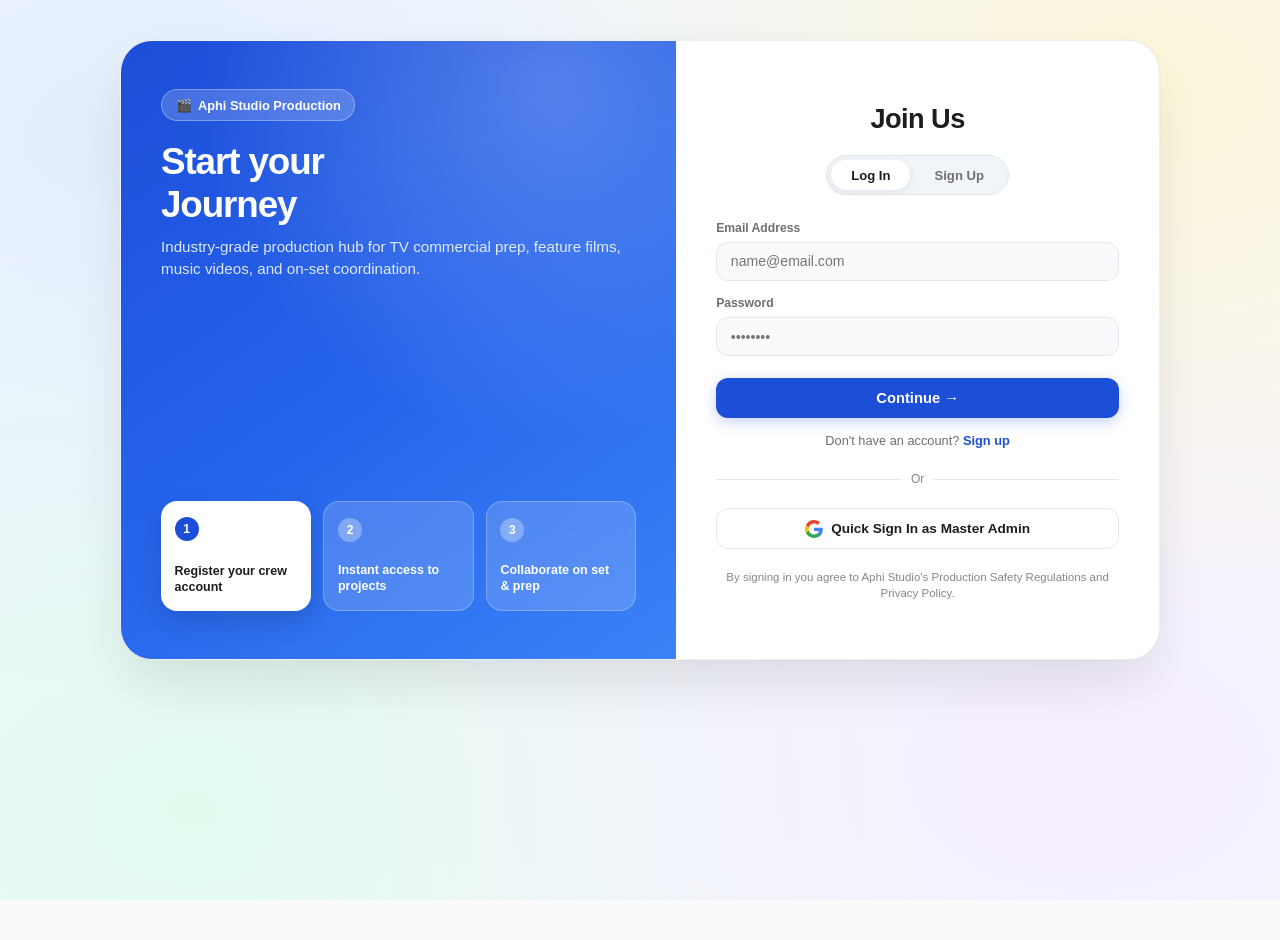
==== commit 315f1161: "Fix storyboard PDF export, auto-assign registered crew, and full English localization" ====
--- a/index.html
+++ b/index.html
@@ -1,9 +1,9 @@
 <!DOCTYPE html>
-<html lang="id">
+<html lang="en">
 <head>
   <meta charset="UTF-8">
   <meta name="viewport" content="width=device-width, initial-scale=1.0">
-  <title>Aphi Studio Production — Pre-Production & Production Hub</title>
+  <title>Aphi Studio Production — Film, TVC & Commercial Production Hub</title>
   <style>
 :root {
   --bg-canvas: #f8fafc;
@@ -1057,18 +1057,156 @@
 .cs-table tr:nth-child(even) td { background: #f9fafb; }
 .cs-footer { border-top: 2px solid #111827; padding-top: 8px; display: flex; justify-content: space-between; font-size: 10px; color: #4b5563; }
 
+/* ========================================================
+   PRINT STYLES - DUAL MODE (CALL SHEET VS STORYBOARD DECK)
+   ======================================================== */
 @media print {
-  body { background: #ffffff !important; }
-  .no-print, .app-header, .segmented-tabs-bar, .modal-backdrop, .btn { display: none !important; }
-  .app-wrapper { margin: 0 !important; padding: 0 !important; max-width: 100% !important; }
-  #view-auth, #view-landing { display: none !important; }
-  #view-workspace { display: block !important; }
-  .tab-pane { display: none !important; }
-  #tab-callsheet { display: block !important; }
-  .callsheet-sheet-card { border: none !important; box-shadow: none !important; padding: 0 !important; width: 100% !important; }
-  .cs-table th { background: #111827 !important; color: #fff !important; -webkit-print-color-adjust: exact; print-color-adjust: exact; }
-  .cs-hospital-box { background: #fff5f5 !important; border: 2px solid #b91c1c !important; -webkit-print-color-adjust: exact; print-color-adjust: exact; }
-  @page { size: A4 portrait; margin: 10mm; }
+  body {
+    background: #ffffff !important;
+    color: #000000 !important;
+  }
+
+  .no-print,
+  .app-header,
+  .segmented-tabs-bar,
+  .modal-backdrop,
+  .btn,
+  .btn-sm,
+  .btn-primary,
+  .btn-glass,
+  .btn-danger-glass,
+  .btn-admin-glass,
+  .header-controls {
+    display: none !important;
+  }
+
+  .app-wrapper {
+    margin: 0 !important;
+    padding: 0 !important;
+    max-width: 100% !important;
+  }
+
+  #view-auth,
+  #view-landing {
+    display: none !important;
+  }
+
+  #view-workspace {
+    display: block !important;
+    padding: 0 !important;
+  }
+
+  .tab-pane {
+    display: none !important;
+  }
+
+  /* ----------------------------------------------------
+     MODE A: STORYBOARD DECK PRINTING (Landscape 2x2 Grid)
+     ---------------------------------------------------- */
+  body.printing-storyboard #tab-storyboard {
+    display: block !important;
+    padding: 0 !important;
+    margin: 0 !important;
+  }
+
+  body.printing-storyboard #tab-callsheet {
+    display: none !important;
+  }
+
+  body.printing-storyboard .storyboard-print-header {
+    display: block !important;
+    margin-bottom: 1.25rem !important;
+    padding-bottom: 0.75rem !important;
+    border-bottom: 2px solid #0f172a !important;
+  }
+
+  body.printing-storyboard .glass-card-compact {
+    border: none !important;
+    box-shadow: none !important;
+    padding: 0 !important;
+    background: transparent !important;
+  }
+
+  body.printing-storyboard .storyboard-grid {
+    display: grid !important;
+    grid-template-columns: repeat(2, 1fr) !important;
+    gap: 1.25rem !important;
+    page-break-inside: auto !important;
+  }
+
+  body.printing-storyboard .storyboard-card {
+    break-inside: avoid !important;
+    page-break-inside: avoid !important;
+    border: 1px solid #cbd5e1 !important;
+    box-shadow: none !important;
+    border-radius: 12px !important;
+    background: #ffffff !important;
+    margin-bottom: 0.5rem !important;
+  }
+
+  body.printing-storyboard .storyboard-frame-box {
+    aspect-ratio: 16 / 9 !important;
+    background: #0f172a !important;
+    -webkit-print-color-adjust: exact !important;
+    print-color-adjust: exact !important;
+  }
+
+  body.printing-storyboard .sb-shot-badge {
+    background: #0f172a !important;
+    color: #ffffff !important;
+    -webkit-print-color-adjust: exact !important;
+    print-color-adjust: exact !important;
+    font-size: 0.8rem !important;
+    font-weight: 800 !important;
+  }
+
+  body.printing-storyboard .sb-footer-meta div {
+    display: none !important;
+  }
+
+  /* ----------------------------------------------------
+     MODE B: CALL SHEET PRINTING (Portrait A4 Standard)
+     ---------------------------------------------------- */
+  body:not(.printing-storyboard) #tab-callsheet {
+    display: block !important;
+  }
+
+  body:not(.printing-storyboard) #tab-storyboard {
+    display: none !important;
+  }
+
+  .callsheet-sheet-card {
+    border: none !important;
+    box-shadow: none !important;
+    padding: 0 !important;
+    width: 100% !important;
+  }
+
+  .cs-table th {
+    background: #111827 !important;
+    color: #ffffff !important;
+    -webkit-print-color-adjust: exact !important;
+    print-color-adjust: exact !important;
+  }
+
+  .cs-hospital-box {
+    background: #fff5f5 !important;
+    border: 2px solid #b91c1c !important;
+    -webkit-print-color-adjust: exact !important;
+    print-color-adjust: exact !important;
+  }
+
+  .cs-badge-day {
+    background: #111827 !important;
+    color: #ffffff !important;
+    -webkit-print-color-adjust: exact !important;
+    print-color-adjust: exact !important;
+  }
+}
+
+/* Page rules */
+@page {
+  margin: 10mm;
 }
   </style>
 </head>
@@ -1080,7 +1218,7 @@
       <div class="brand-logo-glass">🎬</div>
       <div class="brand-text">
         <h1>Aphi Studio Production</h1>
-        <p>Film, TVC & Video Production Hub</p>
+        <p>Film, TVC & Commercial Production Hub</p>
       </div>
     </div>
 
@@ -1100,7 +1238,7 @@
   <div class="app-wrapper">
 
     <!-- ========================================================
-         VIEW 0: AUTHENTICATION (IMAGE 2 REFERENCE: _123456.jpeg)
+         VIEW 0: AUTHENTICATION (IMAGE 2 REFERENCE)
          ======================================================== -->
     <div id="view-auth">
       <div class="auth-split-wrapper">
@@ -1112,21 +1250,21 @@
               <span>🎬</span> Aphi Studio Production
             </div>
             <h2>Start your<br>Journey</h2>
-            <p>Pusat koordinasi & persiapan produksi film, TVC, music video, dan commercial kelas industri.</p>
+            <p>Industry-grade production hub for TV commercial prep, feature films, music videos, and on-set coordination.</p>
           </div>
 
           <div class="auth-steps-grid">
             <div class="auth-step-card auth-step-active">
               <div class="auth-step-num">1</div>
-              <div class="auth-step-text">Register your account</div>
+              <div class="auth-step-text">Register your crew account</div>
             </div>
             <div class="auth-step-card auth-step-glass">
               <div class="auth-step-num">2</div>
-              <div class="auth-step-text">Wait for admin approval</div>
+              <div class="auth-step-text">Instant access to projects</div>
             </div>
             <div class="auth-step-card auth-step-glass">
               <div class="auth-step-num">3</div>
-              <div class="auth-step-text">Access production set</div>
+              <div class="auth-step-text">Collaborate on set & prep</div>
             </div>
           </div>
         </div>
@@ -1170,7 +1308,7 @@
             </button>
 
             <div class="auth-disclaimer">
-              By signing up I confirm that I carefully have read and agree to the Aphi Studio Privacy Policy and Terms of Service.
+              By signing in you agree to Aphi Studio's Production Safety Regulations and Privacy Policy.
             </div>
           </form>
 
@@ -1187,16 +1325,19 @@
             <div class="apple-input-group">
               <label>Production Role / Department</label>
               <select class="apple-input-control" id="signup-role">
-                <option value="Sutradara (Director)">Sutradara (Director)</option>
-                <option value="Produser (Producer)">Produser (Producer)</option>
-                <option value="1st / 2nd Assistant Director">1st / 2nd Assistant Director</option>
-                <option value="Kamera (DoP / AC / Operator)">Kamera (DoP / AC / Operator)</option>
-                <option value="Lighting & Grip (Gaffer / Key Grip)">Lighting & Grip (Gaffer / Key Grip)</option>
-                <option value="Audio & Sound Recordist">Audio & Sound Recordist</option>
-                <option value="Art Department & Props">Art Department & Props</option>
-                <option value="Wardrobe & Makeup Artist">Wardrobe & Makeup Artist</option>
-                <option value="Aktor / Cast / Talent">Aktor / Cast / Talent</option>
-                <option value="Unit & Logistik Produksi">Unit & Logistik Produksi</option>
+                <option value="Director">Director</option>
+                <option value="Producer">Producer</option>
+                <option value="1st Assistant Director">1st Assistant Director</option>
+                <option value="2nd Assistant Director">2nd Assistant Director</option>
+                <option value="Director of Photography">Director of Photography (DoP)</option>
+                <option value="Camera Operator / 1st AC">Camera Operator / 1st AC</option>
+                <option value="Gaffer (Chief Lighting Technician)">Gaffer (Chief Lighting Technician)</option>
+                <option value="Key Grip">Key Grip</option>
+                <option value="Sound Recordist / Mixer">Sound Recordist / Mixer</option>
+                <option value="Production Designer / Art Dept">Production Designer / Art Dept</option>
+                <option value="Wardrobe Stylist & MUA">Wardrobe Stylist & MUA</option>
+                <option value="Unit Production Manager">Unit Production Manager</option>
+                <option value="Cast / Lead Talent">Cast / Lead Talent</option>
               </select>
             </div>
             <div class="grid-2">
@@ -1210,14 +1351,14 @@
               </div>
             </div>
 
-            <button type="submit" class="btn-continue">Create Account (Pending Approval) →</button>
+            <button type="submit" class="btn-continue">Create Account & Join Production →</button>
 
             <div style="text-align: center; margin-top: 0.85rem; font-size: 0.8rem; color: var(--apple-text-sub);">
               Already have an account? <a href="javascript:void(0)" onclick="app.switchAuthTab('login')" style="color: #1d4ed8; font-weight:600; text-decoration:none;">Log in</a>
             </div>
 
             <div class="auth-disclaimer">
-              Akun baru memerlukan persetujuan dari Master Admin sebelum dapat masuk ke ruang kerja studio.
+              Registering automatically adds you to the active production crew roster and directory.
             </div>
           </form>
 
@@ -1227,7 +1368,7 @@
 
 
     <!-- ========================================================
-         VIEW 1: LANDING & DASHBOARD (IMAGE 4 REFERENCE: _ (8).jpeg)
+         VIEW 1: LANDING & DASHBOARD
          ======================================================== -->
     <main id="view-landing" style="display: none;">
       
@@ -1245,7 +1386,7 @@
             <h3>Start a new project</h3>
             <p>Get started on a production process quickly and easily for TVC, Music Video, or Film.</p>
             <button class="btn btn-glass" style="background:#ffffff; color:#1d4ed8; font-weight:700; box-shadow:0 4px 12px rgba(0,0,0,0.15);" onclick="app.openNewProjectModal()">
-              File an application →
+              New Project →
             </button>
           </div>
           <div class="action-art-icon">📁</div>
@@ -1258,32 +1399,32 @@
               <span class="badge" style="background:#ffffff; color:#059669; font-weight:800; font-size:0.85rem; padding:0.25rem 0.65rem;" id="badge-total-callsheets">3</span>
               <h3 style="margin-bottom:0;">Call Sheets & Schedule</h3>
             </div>
-            <p>View and print today's official call sheets, cast pickup times, and hospital safety info.</p>
+            <p>View and print today's official call sheets, cast pickup times, and emergency safety info.</p>
             <button class="btn btn-glass" style="background:#ffffff; color:#059669; font-weight:700; box-shadow:0 4px 12px rgba(0,0,0,0.15);" onclick="app.openFirstProjectCallSheet()">
-              View call sheets →
+              View Call Sheets →
             </button>
           </div>
           <div class="action-art-icon">📋</div>
         </div>
       </div>
 
-      <!-- FOLDER PROJECTS SECTION (IMAGE 3 REFERENCE: (1) Home _ X.jpeg) -->
+      <!-- FOLDER PROJECTS SECTION -->
       <section style="margin-bottom: 2.5rem;">
         <div class="folder-grid-section-header">
           <div>
             <h3 style="font-size: 1.25rem; font-weight: 800; letter-spacing: -0.02em;">📂 Production Folders</h3>
-            <p style="font-size: 0.8rem; color: var(--apple-text-sub);">Pilih folder proyek untuk membuka ruang kerja produksi.</p>
+            <p style="font-size: 0.8rem; color: var(--apple-text-sub);">Select a production folder to open workspace.</p>
           </div>
           <button class="btn btn-glass btn-sm" onclick="app.openNewProjectModal()">+ New Project</button>
         </div>
 
-        <!-- The Physical Folder Cards Grid -->
+        <!-- Physical Folder Cards Grid -->
         <div class="folder-projects-grid" id="folder-projects-container">
           <!-- Rendered via JS -->
         </div>
       </section>
 
-      <!-- LOWER DASHBOARD GRID (IMAGE 4: Drafts & Activities) -->
+      <!-- LOWER DASHBOARD GRID -->
       <section class="dashboard-lower-grid">
         
         <!-- Left: Drafts / Projects List -->
@@ -1301,7 +1442,7 @@
         <!-- Right: Recent Activities Feed -->
         <div class="glass-card-compact">
           <div class="card-title-row">
-            <h3>Recent activities</h3>
+            <h3>Recent Activities</h3>
             <span style="font-size: 0.75rem; color: var(--apple-text-tertiary);">Timeline</span>
           </div>
 
@@ -1360,25 +1501,32 @@
               <h2 id="ws-project-title">Loading...</h2>
               <span class="badge badge-blue" id="ws-project-type">TVC</span>
               <span class="badge badge-gold" id="ws-day-badge">Day 1 of 2</span>
-            </div>
-            <p id="ws-project-sub">Klien: - &bull; Sutradara: -</p>
+              <span class="badge badge-green" id="ws-cloud-badge" style="font-size:0.7rem;">⚪ Local Mode</span>
+            </div>
+            <p id="ws-project-sub">Client: - &bull; Director: -</p>
           </div>
         </div>
 
         <div style="display: flex; gap: 0.5rem; align-items: center;">
-          <button class="btn btn-primary btn-sm" onclick="app.printCurrentCallSheet()">🖨️ Cetak Call Sheet (PDF)</button>
+          <button class="btn btn-glass btn-sm" onclick="app.switchTab('tab-cloud')">☁️ Cloud Sync</button>
+          <button class="btn btn-primary btn-sm" onclick="app.printCurrentCallSheet()">🖨️ Print Call Sheet (PDF)</button>
         </div>
       </div>
 
       <!-- Apple Segmented Tabs Bar -->
-      <div class="no-print" style="display:flex; justify-content:center;">
+      <div class="no-print" style="display:flex; justify-content:center; overflow-x:auto; padding-bottom:0.5rem;">
         <nav class="segmented-tabs-bar">
-          <button class="seg-tab-btn active" data-tab="tab-overview">📊 Overview & Set</button>
+          <button class="seg-tab-btn active" data-tab="tab-overview">📊 Overview</button>
           <button class="seg-tab-btn" data-tab="tab-breakdown">📄 Script Breakdown</button>
+          <button class="seg-tab-btn" data-tab="tab-stripboard">🎞️ Stripboard</button>
+          <button class="seg-tab-btn" data-tab="tab-storyboard">🖼️ Storyboard</button>
           <button class="seg-tab-btn" data-tab="tab-shotlist">🎥 Shot List</button>
-          <button class="seg-tab-btn" data-tab="tab-roster">👥 Cast & Kru</button>
-          <button class="seg-tab-btn" data-tab="tab-equipment">📦 Gear & Rental</button>
-          <button class="seg-tab-btn" data-tab="tab-callsheet">📋 Call Sheet Generator</button>
+          <button class="seg-tab-btn" data-tab="tab-continuity">🎬 Continuity & Takes</button>
+          <button class="seg-tab-btn" data-tab="tab-roster">👥 Cast & Crew</button>
+          <button class="seg-tab-btn" data-tab="tab-equipment">📦 Gear</button>
+          <button class="seg-tab-btn" data-tab="tab-budget">💰 Budget & Expenses</button>
+          <button class="seg-tab-btn" data-tab="tab-callsheet">📋 Call Sheet</button>
+          <button class="seg-tab-btn" data-tab="tab-cloud">☁️ Cloud DB</button>
         </nav>
       </div>
 
@@ -1407,17 +1555,17 @@
           <!-- General Project Information -->
           <div class="glass-card-compact">
             <div class="card-title-row">
-              <h3>📝 Informasi Proyek & Kru Kunci</h3>
-              <button class="btn btn-primary btn-sm" onclick="app.saveActiveProjectDetails()">Simpan Data</button>
+              <h3>📝 Project Information & Key Heads of Department</h3>
+              <button class="btn btn-primary btn-sm" onclick="app.saveActiveProjectDetails()">Save Details</button>
             </div>
             <form onsubmit="event.preventDefault(); app.saveActiveProjectDetails();">
               <div class="form-group">
-                <label class="form-label">Judul Proyek</label>
+                <label class="form-label">Project Title</label>
                 <input type="text" class="form-control" id="ws-inp-title" required>
               </div>
               <div class="grid-2">
                 <div class="form-group">
-                  <label class="form-label">Tipe Produksi</label>
+                  <label class="form-label">Production Type</label>
                   <select class="form-control" id="ws-inp-type">
                     <option value="Commercial (TVC & Digital)">Commercial (TVC & Digital)</option>
                     <option value="Music Video (MV)">Music Video (MV)</option>
@@ -1427,9 +1575,9 @@
                   </select>
                 </div>
                 <div class="form-group">
-                  <label class="form-label">Status Proyek</label>
+                  <label class="form-label">Project Status</label>
                   <select class="form-control" id="ws-inp-status">
-                    <option value="In Prep">In Prep (Pra-Produksi)</option>
+                    <option value="In Prep">In Prep (Pre-Production)</option>
                     <option value="Ready to Shoot">Ready to Shoot</option>
                     <option value="Production / Shooting">Production / Shooting</option>
                     <option value="Wrapped / Post-Prod">Wrapped / Post-Prod</option>
@@ -1438,7 +1586,7 @@
               </div>
               <div class="grid-2">
                 <div class="form-group">
-                  <label class="form-label">Klien / Brand</label>
+                  <label class="form-label">Client / Brand</label>
                   <input type="text" class="form-control" id="ws-inp-client">
                 </div>
                 <div class="form-group">
@@ -1448,7 +1596,7 @@
               </div>
               <div class="grid-2">
                 <div class="form-group">
-                  <label class="form-label">Director (Sutradara)</label>
+                  <label class="form-label">Director</label>
                   <input type="text" class="form-control" id="ws-inp-director">
                 </div>
                 <div class="form-group">
@@ -1458,11 +1606,11 @@
               </div>
               <div class="grid-2">
                 <div class="form-group">
-                  <label class="form-label">1st AD (Asisten Sutradara 1)</label>
+                  <label class="form-label">1st AD (1st Assistant Director)</label>
                   <input type="text" class="form-control" id="ws-inp-first-ad">
                 </div>
                 <div class="form-group">
-                  <label class="form-label">DoP (Cinematographer)</label>
+                  <label class="form-label">DoP (Director of Photography)</label>
                   <input type="text" class="form-control" id="ws-inp-dop">
                 </div>
               </div>
@@ -1472,25 +1620,25 @@
           <!-- Shoot Day & Set Location Parameters -->
           <div class="glass-card-compact">
             <div class="card-title-row">
-              <h3>📍 Parameter Hari Syuting & Lokasi</h3>
+              <h3>📍 Shoot Day & Set Location Parameters</h3>
             </div>
             <div class="grid-2">
               <div class="form-group">
-                <label class="form-label">Tanggal Syuting</label>
+                <label class="form-label">Shoot Date</label>
                 <input type="date" class="form-control" id="ws-inp-shoot-date">
               </div>
               <div class="form-group">
-                <label class="form-label">Hari ke / Total Hari</label>
+                <label class="form-label">Shoot Day of Total</label>
                 <div style="display:flex; gap:0.4rem; align-items:center;">
                   <input type="number" class="form-control" id="ws-inp-current-day" min="1" style="width:75px;">
-                  <span style="font-size:0.8rem; color:var(--apple-text-sub);">dari</span>
+                  <span style="font-size:0.8rem; color:var(--apple-text-sub);">of</span>
                   <input type="number" class="form-control" id="ws-inp-total-days" min="1" style="width:75px;">
                 </div>
               </div>
             </div>
             <div class="grid-3">
               <div class="form-group">
-                <label class="form-label">Crew Call</label>
+                <label class="form-label">General Crew Call</label>
                 <input type="text" class="form-control" id="ws-inp-general-call" placeholder="06:00 AM">
               </div>
               <div class="form-group">
@@ -1503,23 +1651,23 @@
               </div>
             </div>
             <div class="form-group">
-              <label class="form-label">Prakiraan Cuaca</label>
+              <label class="form-label">Weather Forecast</label>
               <input type="text" class="form-control" id="ws-inp-weather">
             </div>
             <div class="form-group">
-              <label class="form-label">Nama & Alamat Lokasi Set</label>
-              <input type="text" class="form-control" id="ws-inp-location-name" placeholder="Nama Studio / Cafe">
-              <input type="text" class="form-control" id="ws-inp-location-address" placeholder="Alamat lengkap" style="margin-top:0.3rem;">
+              <label class="form-label">Set Location Name & Address</label>
+              <input type="text" class="form-control" id="ws-inp-location-name" placeholder="Studio Stage / Cafe Name">
+              <input type="text" class="form-control" id="ws-inp-location-address" placeholder="Full street address" style="margin-top:0.3rem;">
             </div>
             <div class="form-group">
-              <label class="form-label">Catatan Parkir & Basecamp</label>
+              <label class="form-label">Parking & Basecamp Instructions</label>
               <input type="text" class="form-control" id="ws-inp-parking-notes">
             </div>
             <div class="form-group">
-              <label class="form-label" style="color:var(--accent-red)">🚨 RS Terdekat (Emergency Hospital 24 Jam)</label>
-              <input type="text" class="form-control" id="ws-inp-hospital-name" placeholder="Nama RS">
-              <input type="text" class="form-control" id="ws-inp-hospital-address" placeholder="Alamat RS" style="margin-top:0.3rem;">
-              <input type="text" class="form-control" id="ws-inp-hospital-phone" placeholder="No Telp IGD" style="margin-top:0.3rem;">
+              <label class="form-label" style="color:var(--accent-red)">🚨 Nearest Emergency Hospital (24/7 ER)</label>
+              <input type="text" class="form-control" id="ws-inp-hospital-name" placeholder="Hospital Name">
+              <input type="text" class="form-control" id="ws-inp-hospital-address" placeholder="Hospital Address" style="margin-top:0.3rem;">
+              <input type="text" class="form-control" id="ws-inp-hospital-phone" placeholder="Emergency ER Phone Number" style="margin-top:0.3rem;">
             </div>
           </div>
         </div>
@@ -1530,28 +1678,90 @@
         <div class="glass-card-compact">
           <div class="card-title-row">
             <div>
-              <h3>📄 Script Breakdown (Pembedahan Adegan)</h3>
-              <p style="font-size:0.75rem; color:var(--apple-text-sub);">Detail elemen produksi per adegan: Cast, Props, Wardrobe, dan Efek/Lighting.</p>
-            </div>
-            <button class="btn btn-primary btn-sm" onclick="app.openAddSceneModal()">+ Tambah Adegan</button>
+              <h3>📄 Script Breakdown</h3>
+              <p style="font-size:0.75rem; color:var(--apple-text-sub);">Tag scene elements: Cast, Props, Wardrobe, and FX/Lighting.</p>
+            </div>
+            <button class="btn btn-primary btn-sm" onclick="app.openAddSceneModal()">+ Add Scene</button>
           </div>
           <div id="scenes-list-container"></div>
         </div>
       </section>
 
-      <!-- TAB 3: SHOT LIST -->
+      <!-- TAB 3: DIGITAL STRIPBOARD -->
+      <section id="tab-stripboard" class="tab-pane">
+        <div class="glass-card-compact">
+          <div class="card-title-row">
+            <div>
+              <h3>🎞️ Digital Stripboard (One-Line Shooting Schedule)</h3>
+              <p style="font-size:0.75rem; color:var(--apple-text-sub);">Standard industry stripboard: Yellow (EXT DAY), Green (INT DAY), Blue (EXT NIGHT), Purple (INT NIGHT).</p>
+            </div>
+            <div style="display:flex; gap:0.4rem;">
+              <button class="btn btn-glass btn-sm" onclick="app.addDayBreakToStripboard()">+ Add Day Break</button>
+              <button class="btn btn-primary btn-sm" onclick="app.openAddSceneModal()">+ Add Scene</button>
+            </div>
+          </div>
+
+          <div style="display:flex; gap:1.5rem; margin-bottom:1rem; padding:0.75rem 1rem; background:rgba(0,0,0,0.02); border-radius:10px;">
+            <div><span style="font-size:0.7rem; color:var(--apple-text-tertiary); text-transform:uppercase;">Total Strips</span>: <strong id="st-total-strips">0</strong></div>
+            <div><span style="font-size:0.7rem; color:var(--apple-text-tertiary); text-transform:uppercase;">Total Script Pages</span>: <strong id="st-total-pages">0</strong></div>
+            <div><span style="font-size:0.7rem; color:var(--apple-text-tertiary); text-transform:uppercase;">Est. Shoot Time</span>: <strong id="st-total-hours">0 Hours</strong></div>
+          </div>
+
+          <div class="stripboard-container" id="stripboard-list-container">
+            <!-- Rendered via JS -->
+          </div>
+        </div>
+      </section>
+
+      <!-- TAB 4: VISUAL STORYBOARD & MOODBOARD -->
+      <section id="tab-storyboard" class="tab-pane">
+        
+        <!-- EXCLUSIVE PRINT HEADER (SHOWN ONLY WHEN PRINTING STORYBOARD) -->
+        <div class="storyboard-print-header" style="display: none;">
+          <div style="display:flex; justify-content:space-between; align-items:flex-end;">
+            <div>
+              <div style="font-size:11px; text-transform:uppercase; color:#6b7280; font-weight:bold; letter-spacing:0.05em;">APHI STUDIO PRODUCTION &bull; OFFICIAL STORYBOARD DECK</div>
+              <h1 style="font-size:22px; font-weight:900; margin:2px 0;" id="sb-print-project-title">PROJECT TITLE</h1>
+              <div style="font-size:12px; color:#4b5563;" id="sb-print-meta">Director: - &bull; DoP: - &bull; Client: -</div>
+            </div>
+            <div style="text-align:right;">
+              <div style="font-size:12px; font-weight:bold; background:#111827; color:#fff; padding:4px 10px; border-radius:4px; display:inline-block;" id="sb-print-total-frames">4 FRAMES</div>
+              <div style="font-size:11px; color:#6b7280; margin-top:4px;" id="sb-print-date">Date: -</div>
+            </div>
+          </div>
+        </div>
+
+        <div class="glass-card-compact">
+          <div class="card-title-row no-print">
+            <div>
+              <h3>🖼️ Visual Storyboard & Moodboard Deck</h3>
+              <p style="font-size:0.75rem; color:var(--apple-text-sub);">Shot-by-shot visual framing in cinematic 16:9 aspect ratio and director notes.</p>
+            </div>
+            <div style="display:flex; gap:0.4rem;">
+              <button class="btn btn-glass btn-sm" onclick="app.printStoryboardDeck()">🖨️ Print Storyboard Deck (PDF)</button>
+              <button class="btn btn-primary btn-sm" onclick="app.openAddStoryboardModal()">+ Add Storyboard Frame</button>
+            </div>
+          </div>
+
+          <div class="storyboard-grid" id="storyboard-grid-container">
+            <!-- Rendered via JS -->
+          </div>
+        </div>
+      </section>
+
+      <!-- TAB 5: SHOT LIST PLANNER -->
       <section id="tab-shotlist" class="tab-pane">
         <div class="glass-card-compact">
           <div class="card-title-row">
             <div>
               <h3>🎥 Shot List Planner</h3>
-              <p style="font-size:0.75rem; color:var(--apple-text-sub);">Rencana framing, lensa, sudut, pergerakan kamera, dan status take di lapangan.</p>
+              <p style="font-size:0.75rem; color:var(--apple-text-sub);">Planned camera sizes, angles, lenses, movement, and field take tracking.</p>
             </div>
             <div style="display:flex; gap:0.5rem; align-items:center;">
               <select class="form-control" id="filter-shot-scene" onchange="app.renderShotList()" style="width: auto; padding:0.35rem 0.65rem;">
-                <option value="ALL">Semua Adegan</option>
+                <option value="ALL">All Scenes</option>
               </select>
-              <button class="btn btn-primary btn-sm" onclick="app.openAddShotModal()">+ Tambah Shot</button>
+              <button class="btn btn-primary btn-sm" onclick="app.openAddShotModal()">+ Add Shot</button>
             </div>
           </div>
           <div class="table-wrap">
@@ -1561,12 +1771,12 @@
                   <th style="width:65px;">Status</th>
                   <th style="width:75px;">Shot #</th>
                   <th style="width:85px;">Scene #</th>
-                  <th>Ukuran & Tipe Shot</th>
-                  <th>Pergerakan Kamera</th>
-                  <th>Lensa / Filter</th>
+                  <th>Size & Framing</th>
+                  <th>Camera Movement</th>
+                  <th>Lens / Filter</th>
                   <th>FPS</th>
-                  <th>Deskripsi Visual</th>
-                  <th style="width:75px;">Aksi</th>
+                  <th>Visual Description</th>
+                  <th style="width:75px;">Action</th>
                 </tr>
               </thead>
               <tbody id="shot-list-table-body"></tbody>
@@ -1575,28 +1785,79 @@
         </div>
       </section>
 
-      <!-- TAB 4: CAST & CREW -->
+      <!-- TAB 6: CONTINUITY & CAMERA REPORT -->
+      <section id="tab-continuity" class="tab-pane">
+        <div class="glass-card-compact">
+          <div class="card-title-row">
+            <div>
+              <h3>🎬 Daily Continuity & Camera Log (Script Supervisor)</h3>
+              <p style="font-size:0.75rem; color:var(--apple-text-sub);">On-set take logger, media card roll, sound roll timecode, and Circle Take (⭐ Editor's Pick) flags.</p>
+            </div>
+            <div style="display:flex; gap:0.4rem;">
+              <button class="btn btn-glass btn-sm" onclick="app.exportContinuityCSV()">💾 Export Camera Report (CSV)</button>
+              <button class="btn btn-primary btn-sm" onclick="app.openAddTakeModal()">+ Log New Take</button>
+            </div>
+          </div>
+
+          <div class="grid-3" style="margin-bottom:1rem;">
+            <div style="background:rgba(0,0,0,0.02); padding:0.6rem 1rem; border-radius:8px;">
+              <span style="font-size:0.7rem; color:var(--apple-text-tertiary); text-transform:uppercase;">Total Takes Recorded</span>
+              <div style="font-size:1.3rem; font-weight:800;" id="cnt-total-takes">0</div>
+            </div>
+            <div style="background:rgba(245, 158, 11, 0.08); padding:0.6rem 1rem; border-radius:8px;">
+              <span style="font-size:0.7rem; color:var(--accent-gold); text-transform:uppercase;">⭐ Circle Takes (Best)</span>
+              <div style="font-size:1.3rem; font-weight:800; color:var(--accent-gold);" id="cnt-circle-takes">0</div>
+            </div>
+            <div style="background:rgba(225, 29, 72, 0.08); padding:0.6rem 1rem; border-radius:8px;">
+              <span style="font-size:0.7rem; color:var(--accent-red); text-transform:uppercase;">NG / Hold Takes</span>
+              <div style="font-size:1.3rem; font-weight:800; color:var(--accent-red);" id="cnt-ng-takes">0</div>
+            </div>
+          </div>
+
+          <div class="table-wrap">
+            <table class="apple-table">
+              <thead>
+                <tr>
+                  <th style="width:40px; text-align:center;">⭐</th>
+                  <th style="width:70px;">SC / Shot</th>
+                  <th style="width:60px;">Take #</th>
+                  <th style="width:90px;">Media Clip</th>
+                  <th style="width:80px;">Sound Roll</th>
+                  <th style="width:90px;">Timecode</th>
+                  <th style="width:90px;">Status</th>
+                  <th>Director & Continuity Notes</th>
+                  <th style="width:70px;">Action</th>
+                </tr>
+              </thead>
+              <tbody id="continuity-table-body"></tbody>
+            </table>
+          </div>
+        </div>
+      </section>
+
+      <!-- TAB 7: CAST & CREW -->
       <section id="tab-roster" class="tab-pane">
         <div class="grid-2">
+          <!-- Cast Roster -->
           <div class="glass-card-compact">
             <div class="card-title-row">
               <div>
                 <h3>🎭 Cast & Talent Roster</h3>
-                <p style="font-size:0.75rem; color:var(--apple-text-sub);">Jadwal panggilan aktor/aktris (*call time*).</p>
+                <p style="font-size:0.75rem; color:var(--apple-text-sub);">Actor call times, pickup, and hair/makeup schedule.</p>
               </div>
-              <button class="btn btn-primary btn-sm" onclick="app.openAddCastModal()">+ Tambah Cast</button>
+              <button class="btn btn-primary btn-sm" onclick="app.openAddCastModal()">+ Add Cast</button>
             </div>
             <div class="table-wrap">
               <table class="apple-table">
                 <thead>
                   <tr>
                     <th>#</th>
-                    <th>Karakter / Peran</th>
-                    <th>Nama Aktor</th>
+                    <th>Character</th>
+                    <th>Actor Name</th>
                     <th>Pickup</th>
                     <th>H&MU</th>
                     <th>On Set</th>
-                    <th>Aksi</th>
+                    <th>Action</th>
                   </tr>
                 </thead>
                 <tbody id="cast-table-body"></tbody>
@@ -1604,23 +1865,24 @@
             </div>
           </div>
 
+          <!-- Project Crew Roster -->
           <div class="glass-card-compact">
             <div class="card-title-row">
               <div>
-                <h3>🎬 Crew Roster (Departemen)</h3>
-                <p style="font-size:0.75rem; color:var(--apple-text-sub);">Daftar kru per divisi & waktu tiba.</p>
+                <h3>🎬 Project Crew Roster</h3>
+                <p style="font-size:0.75rem; color:var(--apple-text-sub);">Assigned crew per department and call times.</p>
               </div>
-              <button class="btn btn-primary btn-sm" onclick="app.openAddCrewModal()">+ Tambah Kru</button>
+              <button class="btn btn-primary btn-sm" onclick="app.openAddCrewModal()">+ Add Crew</button>
             </div>
             <div class="table-wrap">
               <table class="apple-table">
                 <thead>
                   <tr>
-                    <th>Divisi</th>
-                    <th>Posisi</th>
-                    <th>Nama</th>
+                    <th>Dept</th>
+                    <th>Position / Role</th>
+                    <th>Name</th>
                     <th>Call</th>
-                    <th>Aksi</th>
+                    <th>Action</th>
                   </tr>
                 </thead>
                 <tbody id="crew-table-body"></tbody>
@@ -1628,28 +1890,52 @@
             </div>
           </div>
         </div>
+
+        <!-- Registered Team Directory (Shows all users who signed up) -->
+        <div class="glass-card-compact" style="margin-top: 1.25rem;">
+          <div class="card-title-row">
+            <div>
+              <h3>👥 Registered Team Accounts & Directory</h3>
+              <p style="font-size:0.75rem; color:var(--apple-text-sub);">All verified crew members who registered their accounts. Click "+ Add to Call Sheet" to assign them to this production.</p>
+            </div>
+          </div>
+          <div class="table-wrap">
+            <table class="apple-table">
+              <thead>
+                <tr>
+                  <th>Crew Member Name</th>
+                  <th>Registered Role</th>
+                  <th>Email Address</th>
+                  <th>Status</th>
+                  <th style="width: 170px;">Assign to Project</th>
+                </tr>
+              </thead>
+              <tbody id="registered-users-table-body"></tbody>
+            </table>
+          </div>
+        </div>
       </section>
 
-      <!-- TAB 5: GEAR & EQUIPMENT -->
+      <!-- TAB 8: GEAR & EQUIPMENT -->
       <section id="tab-equipment" class="tab-pane">
         <div class="glass-card-compact">
           <div class="card-title-row">
             <div>
               <h3>📦 Equipment & Rental Checklist</h3>
-              <p style="font-size:0.75rem; color:var(--apple-text-sub);">Checklist kamera, lensa, lighting, audio, grip, dan daya genset.</p>
-            </div>
-            <button class="btn btn-primary btn-sm" onclick="app.openAddEquipmentModal()">+ Tambah Gear</button>
+              <p style="font-size:0.75rem; color:var(--apple-text-sub);">Inventory of cameras, lenses, lighting, audio, grip rigs, and power.</p>
+            </div>
+            <button class="btn btn-primary btn-sm" onclick="app.openAddEquipmentModal()">+ Add Gear</button>
           </div>
           <div class="table-wrap">
             <table class="apple-table">
               <thead>
                 <tr>
-                  <th style="width:140px;">Kategori</th>
-                  <th>Nama Barang & Spesifikasi</th>
-                  <th style="width:90px;">Jumlah</th>
-                  <th style="width:160px;">Sumber</th>
+                  <th style="width:140px;">Category</th>
+                  <th>Item & Specifications</th>
+                  <th style="width:90px;">Quantity</th>
+                  <th style="width:160px;">Source</th>
                   <th style="width:130px;">Status</th>
-                  <th style="width:75px;">Aksi</th>
+                  <th style="width:75px;">Action</th>
                 </tr>
               </thead>
               <tbody id="equipment-table-body"></tbody>
@@ -1658,55 +1944,396 @@
         </div>
       </section>
 
-      <!-- TAB 6: CALL SHEET GENERATOR -->
+      <!-- TAB 9: BUDGET & PETTY CASH -->
+      <section id="tab-budget" class="tab-pane">
+        <div class="glass-card-compact">
+          <div class="card-title-row">
+            <div>
+              <h3>💰 Production Budget & Petty Cash Tracker</h3>
+              <p style="font-size:0.75rem; color:var(--apple-text-sub);">Track Above The Line and Below The Line allocations and on-set petty cash expenses.</p>
+            </div>
+            <div style="display:flex; gap:0.4rem;">
+              <button class="btn btn-glass btn-sm" onclick="app.openAddPettyCashModal()">+ Log Petty Cash</button>
+              <button class="btn btn-primary btn-sm" onclick="app.openAddBudgetItemModal()">+ New Budget Item</button>
+            </div>
+          </div>
+
+          <div class="grid-3" style="margin-bottom:0.75rem;">
+            <div class="glass-card-compact" style="margin-bottom:0; background:rgba(255,255,255,0.9);">
+              <span style="font-size:0.72rem; color:var(--apple-text-sub); text-transform:uppercase;">Total Approved Budget</span>
+              <div style="font-size:1.5rem; font-weight:800; color:var(--apple-dark);" id="bg-stat-total">Rp 0</div>
+            </div>
+            <div class="glass-card-compact" style="margin-bottom:0; background:rgba(255,255,255,0.9);">
+              <span style="font-size:0.72rem; color:var(--apple-text-sub); text-transform:uppercase;">Total Actual Spend</span>
+              <div style="font-size:1.5rem; font-weight:800; color:var(--apple-blue);" id="bg-stat-actual">Rp 0</div>
+            </div>
+            <div class="glass-card-compact" style="margin-bottom:0; background:rgba(255,255,255,0.9);">
+              <span style="font-size:0.72rem; color:var(--apple-text-sub); text-transform:uppercase;">Remaining Balance</span>
+              <div style="font-size:1.5rem; font-weight:800; color:var(--accent-green);" id="bg-stat-remaining">Rp 0</div>
+            </div>
+          </div>
+
+          <div style="margin-bottom:1.5rem;">
+            <div style="display:flex; justify-content:space-between; font-size:0.75rem; font-weight:600; color:var(--apple-text-sub);">
+              <span>Budget Realization</span>
+              <span id="bg-progress-text">0% Spent</span>
+            </div>
+            <div class="budget-progress-track">
+              <div class="budget-progress-bar" id="bg-progress-bar" style="width: 0%;"></div>
+            </div>
+          </div>
+
+          <!-- Section 1: Budget Allocation (ATL & BTL) -->
+          <h4 style="font-size:0.92rem; font-weight:700; margin-bottom:0.5rem;">Production Budget Allocation (ATL & BTL)</h4>
+          <div class="table-wrap" style="margin-bottom:1.5rem;">
+            <table class="apple-table">
+              <thead>
+                <tr>
+                  <th>Type</th>
+                  <th>Item / Cost Center</th>
+                  <th>Estimated</th>
+                  <th>Actual Spend</th>
+                  <th>Variance</th>
+                  <th>Notes</th>
+                  <th style="width:70px;">Action</th>
+                </tr>
+              </thead>
+              <tbody id="budget-items-table-body"></tbody>
+            </table>
+          </div>
+
+          <!-- Section 2: Petty Cash Log -->
+          <div class="card-title-row" style="margin-top:1.5rem;">
+            <div>
+              <h4 style="font-size:0.92rem; font-weight:700;">On-Set Petty Cash Log</h4>
+              <p style="font-size:0.75rem; color:var(--apple-text-sub);">Generator fuel, emergency hardware runs, parking passes, and crew refreshments.</p>
+            </div>
+            <div style="font-size:0.85rem; font-weight:700; color:var(--apple-blue);" id="bg-petty-total">Total Cash: Rp 0</div>
+          </div>
+          <div class="table-wrap">
+            <table class="apple-table">
+              <thead>
+                <tr>
+                  <th style="width:100px;">Date</th>
+                  <th>Expense Description</th>
+                  <th>Amount (Rp)</th>
+                  <th>PIC / Purchaser</th>
+                  <th>Receipt Status</th>
+                  <th style="width:70px;">Action</th>
+                </tr>
+              </thead>
+              <tbody id="petty-cash-table-body"></tbody>
+            </table>
+          </div>
+
+        </div>
+      </section>
+
+      <!-- TAB 10: CALL SHEET GENERATOR -->
       <section id="tab-callsheet" class="tab-pane">
         <div class="no-print" style="margin-bottom: 1rem; display: flex; justify-content: space-between; align-items: center;">
           <div>
-            <h3 style="font-size: 1.15rem; font-weight: 700;">📋 Lembar Call Sheet Resmi Harian</h3>
-            <p style="font-size: 0.8rem; color: var(--apple-text-sub);">Dokumen standar industri yang siap dicetak langsung atau di-export ke PDF.</p>
-          </div>
-          <button class="btn btn-primary" onclick="app.printCurrentCallSheet()">🖨️ Cetak / Download PDF</button>
+            <h3 style="font-size: 1.15rem; font-weight: 700;">📋 Daily Production Call Sheet</h3>
+            <p style="font-size: 0.8rem; color: var(--apple-text-sub);">Industry-standard daily call sheet ready for instant printing or PDF download.</p>
+          </div>
+          <button class="btn btn-primary" onclick="app.printCurrentCallSheet()">🖨️ Print / Download PDF</button>
         </div>
 
         <div class="callsheet-sheet-card" id="printable-callsheet"></div>
       </section>
 
+      <!-- TAB 11: CLOUD DATABASE SYNC -->
+      <section id="tab-cloud" class="tab-pane">
+        <div class="glass-card-compact">
+          <div class="cloud-sync-banner">
+            <div>
+              <div style="display:flex; align-items:center; margin-bottom:0.4rem;">
+                <span class="cloud-pulse-dot" id="cloud-indicator-dot"></span>
+                <span style="font-size:0.78rem; text-transform:uppercase; font-weight:700; letter-spacing:0.05em;" id="cloud-status-title">Offline Local Mode (Browser Storage)</span>
+              </div>
+              <h3 style="font-size:1.4rem; font-weight:800; margin-bottom:0.3rem;">Multi-Device Cloud Database Sync</h3>
+              <p style="font-size:0.85rem; color:#94a3b8; max-width:540px;">Connect your production to a cloud database (like Supabase or Firebase) so your entire crew on set can view schedules and update takes in real-time from their smartphones.</p>
+            </div>
+            <div style="text-align:right;">
+              <button class="btn btn-primary" style="background:#ffffff; color:#0f172a; font-weight:700;" onclick="app.syncCloudNow()">
+                🚀 Sync Data Now
+              </button>
+            </div>
+          </div>
+
+          <div class="grid-2">
+            <div>
+              <h4 style="font-size:0.95rem; font-weight:700; margin-bottom:0.75rem;">Cloud Database Credentials</h4>
+              <form onsubmit="event.preventDefault(); app.saveCloudSettings();">
+                <div class="form-group">
+                  <label class="form-label">Database Provider</label>
+                  <select class="form-control" id="cloud-provider">
+                    <option value="supabase">Supabase (PostgreSQL Realtime - Recommended)</option>
+                    <option value="firebase">Google Firebase Firestore</option>
+                  </select>
+                </div>
+                <div class="form-group">
+                  <label class="form-label">Project URL / Host</label>
+                  <input type="text" class="form-control" id="cloud-url" placeholder="https://xyzcompany.supabase.co">
+                </div>
+                <div class="form-group">
+                  <label class="form-label">Public Anon API Key</label>
+                  <input type="password" class="form-control" id="cloud-key" placeholder="eyJhbGciOiJIUzI1NiIsInR5cCI6...">
+                </div>
+                <div class="form-group">
+                  <label style="display:flex; align-items:center; gap:0.5rem; font-size:0.85rem; cursor:pointer;">
+                    <input type="checkbox" id="cloud-enable-toggle"> Enable Automatic Cloud Synchronization
+                  </label>
+                </div>
+                <button type="submit" class="btn btn-primary btn-sm">Save Configuration</button>
+              </form>
+            </div>
+
+            <div style="background:rgba(0,0,0,0.02); padding:1.25rem; border-radius:12px; font-size:0.82rem; line-height:1.6;">
+              <h4 style="font-size:0.92rem; font-weight:700; margin-bottom:0.5rem; color:var(--apple-blue);">💡 2-Minute Quick Setup:</h4>
+              <ol style="padding-left:1.2rem; color:var(--apple-dark);">
+                <li>Visit <a href="https://supabase.com" target="_blank" style="color:var(--apple-blue); font-weight:600;">supabase.com</a> and create a free account.</li>
+                <li>Click <strong>New Project</strong>, then navigate to <strong>Project Settings → API</strong>.</li>
+                <li>Copy your <strong>Project URL</strong> and <strong>anon / public key</strong> into the fields on the left.</li>
+                <li>Click <strong>Save Configuration</strong>, and your entire project will sync securely to the cloud.</li>
+              </ol>
+            </div>
+          </div>
+        </div>
+      </section>
+
     </main>
 
   </div>
 
   <!-- ==============================================
-       MODALS (HIDDEN BY DEFAULT WITH STYLE="DISPLAY:NONE")
+       MODALS
        ============================================== -->
 
-  <!-- MODAL: ADMIN USER APPROVALS -->
+  <!-- MODAL: ADD STORYBOARD FRAME -->
+  <div class="modal-backdrop" id="modal-storyboard" style="display: none;">
+    <div class="modal-glass-content">
+      <div class="modal-header-row">
+        <h3>+ Add Storyboard Frame</h3>
+        <button class="close-btn" onclick="app.closeModal('modal-storyboard')">&times;</button>
+      </div>
+      <form onsubmit="event.preventDefault(); app.saveStoryboardForm();">
+        <input type="hidden" id="sb-form-id">
+        <div class="grid-2">
+          <div class="form-group">
+            <label class="form-label">Scene Number</label>
+            <input type="text" class="form-control" id="sbf-scene" required placeholder="e.g. 1">
+          </div>
+          <div class="form-group">
+            <label class="form-label">Shot Number</label>
+            <input type="text" class="form-control" id="sbf-shot" required placeholder="e.g. 1A">
+          </div>
+        </div>
+        <div class="grid-2">
+          <div class="form-group">
+            <label class="form-label">Framing & Shot Size</label>
+            <input type="text" class="form-control" id="sbf-framing" placeholder="Close-Up (CU) Macro">
+          </div>
+          <div class="form-group">
+            <label class="form-label">Camera Movement & FPS</label>
+            <input type="text" class="form-control" id="sbf-movement" placeholder="Slow Push-In 60fps">
+          </div>
+        </div>
+        <div class="form-group">
+          <label class="form-label">Reference Image / Storyboard URL</label>
+          <input type="url" class="form-control" id="sbf-image" placeholder="https://images.unsplash.com/...">
+        </div>
+        <div class="form-group">
+          <label class="form-label">Visual Action & Caption</label>
+          <textarea class="form-control" id="sbf-caption" rows="2" placeholder="Describe the visual composition and subject action..."></textarea>
+        </div>
+        <div style="display:flex; justify-content:flex-end; gap:0.5rem; margin-top:1.25rem;">
+          <button type="button" class="btn btn-glass" onclick="app.closeModal('modal-storyboard')">Cancel</button>
+          <button type="submit" class="btn btn-primary">Save Frame</button>
+        </div>
+      </form>
+    </div>
+  </div>
+
+  <!-- MODAL: ADD CONTINUITY TAKE -->
+  <div class="modal-backdrop" id="modal-continuity" style="display: none;">
+    <div class="modal-glass-content">
+      <div class="modal-header-row">
+        <h3>+ Log Camera & Sound Take</h3>
+        <button class="close-btn" onclick="app.closeModal('modal-continuity')">&times;</button>
+      </div>
+      <form onsubmit="event.preventDefault(); app.saveContinuityForm();">
+        <input type="hidden" id="cnt-form-id">
+        <div class="grid-3">
+          <div class="form-group">
+            <label class="form-label">Scene #</label>
+            <input type="text" class="form-control" id="cntf-scene" required placeholder="1">
+          </div>
+          <div class="form-group">
+            <label class="form-label">Shot #</label>
+            <input type="text" class="form-control" id="cntf-shot" required placeholder="1A">
+          </div>
+          <div class="form-group">
+            <label class="form-label">Take #</label>
+            <input type="number" class="form-control" id="cntf-take" min="1" required value="1">
+          </div>
+        </div>
+        <div class="grid-3">
+          <div class="form-group">
+            <label class="form-label">Media Card Clip</label>
+            <input type="text" class="form-control" id="cntf-clip" placeholder="A001_C001">
+          </div>
+          <div class="form-group">
+            <label class="form-label">Sound Roll</label>
+            <input type="text" class="form-control" id="cntf-sound" placeholder="SR01">
+          </div>
+          <div class="form-group">
+            <label class="form-label">Timecode</label>
+            <input type="text" class="form-control" id="cntf-tc" placeholder="08:34:12:00">
+          </div>
+        </div>
+        <div class="grid-2">
+          <div class="form-group">
+            <label class="form-label">Take Status</label>
+            <select class="form-control" id="cntf-status">
+              <option value="Good Take">Good Take</option>
+              <option value="NG (No Good)">NG (No Good)</option>
+              <option value="Hold">Hold / Backup</option>
+            </select>
+          </div>
+          <div class="form-group" style="display:flex; align-items:flex-end; padding-bottom:0.75rem;">
+            <label style="display:flex; align-items:center; gap:0.5rem; font-weight:700; cursor:pointer; color:var(--accent-gold);">
+              <input type="checkbox" id="cntf-circle"> ⭐ Mark as Circle Take (Editor's Choice)
+            </label>
+          </div>
+        </div>
+        <div class="form-group">
+          <label class="form-label">Director & Technical Notes</label>
+          <textarea class="form-control" id="cntf-desc" rows="2" placeholder="e.g. Best performance, focus dead on, clean audio..."></textarea>
+        </div>
+        <div style="display:flex; justify-content:flex-end; gap:0.5rem; margin-top:1.25rem;">
+          <button type="button" class="btn btn-glass" onclick="app.closeModal('modal-continuity')">Cancel</button>
+          <button type="submit" class="btn btn-primary">Save Take</button>
+        </div>
+      </form>
+    </div>
+  </div>
+
+  <!-- MODAL: ADD BUDGET ITEM -->
+  <div class="modal-backdrop" id="modal-budget-item" style="display: none;">
+    <div class="modal-glass-content">
+      <div class="modal-header-row">
+        <h3>+ Add Budget Line Item</h3>
+        <button class="close-btn" onclick="app.closeModal('modal-budget-item')">&times;</button>
+      </div>
+      <form onsubmit="event.preventDefault(); app.saveBudgetItemForm();">
+        <input type="hidden" id="bgf-id">
+        <div class="grid-2">
+          <div class="form-group">
+            <label class="form-label">Cost Category</label>
+            <select class="form-control" id="bgf-type">
+              <option value="Above The Line">Above The Line (Director, Producer, Lead Cast)</option>
+              <option value="Below The Line">Below The Line (Camera, Lighting, Art, Locations, Catering)</option>
+              <option value="Post-Production">Post-Production (Editing, Color Grading, Sound Mix)</option>
+            </select>
+          </div>
+          <div class="form-group">
+            <label class="form-label">Line Item Name</label>
+            <input type="text" class="form-control" id="bgf-item" required placeholder="e.g. ARRI Alexa Mini LF Package Rental">
+          </div>
+        </div>
+        <div class="grid-2">
+          <div class="form-group">
+            <label class="form-label">Estimated Budget (Rp)</label>
+            <input type="number" class="form-control" id="bgf-estimated" required placeholder="20000000">
+          </div>
+          <div class="form-group">
+            <label class="form-label">Actual Spend (Rp)</label>
+            <input type="number" class="form-control" id="bgf-actual" placeholder="18500000">
+          </div>
+        </div>
+        <div class="form-group">
+          <label class="form-label">Notes & Terms</label>
+          <input type="text" class="form-control" id="bgf-notes" placeholder="Rental vendor, payment terms">
+        </div>
+        <div style="display:flex; justify-content:flex-end; gap:0.5rem; margin-top:1.25rem;">
+          <button type="button" class="btn btn-glass" onclick="app.closeModal('modal-budget-item')">Cancel</button>
+          <button type="submit" class="btn btn-primary">Save Line Item</button>
+        </div>
+      </form>
+    </div>
+  </div>
+
+  <!-- MODAL: ADD PETTY CASH -->
+  <div class="modal-backdrop" id="modal-petty-cash" style="display: none;">
+    <div class="modal-glass-content">
+      <div class="modal-header-row">
+        <h3>+ Log On-Set Petty Cash</h3>
+        <button class="close-btn" onclick="app.closeModal('modal-petty-cash')">&times;</button>
+      </div>
+      <form onsubmit="event.preventDefault(); app.savePettyCashForm();">
+        <div class="grid-2">
+          <div class="form-group">
+            <label class="form-label">Expense Date</label>
+            <input type="date" class="form-control" id="pcf-date" required>
+          </div>
+          <div class="form-group">
+            <label class="form-label">Amount (Rp)</label>
+            <input type="number" class="form-control" id="pcf-amount" required placeholder="e.g. 350000">
+          </div>
+        </div>
+        <div class="form-group">
+          <label class="form-label">Expense Description</label>
+          <input type="text" class="form-control" id="pcf-desc" required placeholder="Generator Diesel Refill, Extra Morning Coffee...">
+        </div>
+        <div class="grid-2">
+          <div class="form-group">
+            <label class="form-label">Purchaser / PIC</label>
+            <input type="text" class="form-control" id="pcf-pic" required placeholder="Doni (UPM) / Unit PA">
+          </div>
+          <div class="form-group">
+            <label class="form-label">Receipt Status</label>
+            <select class="form-control" id="pcf-status">
+              <option value="Receipt Verified">Receipt Verified</option>
+              <option value="Receipt Pending">Receipt Pending</option>
+              <option value="No Receipt">No Receipt</option>
+            </select>
+          </div>
+        </div>
+        <div style="display:flex; justify-content:flex-end; gap:0.5rem; margin-top:1.25rem;">
+          <button type="button" class="btn btn-glass" onclick="app.closeModal('modal-petty-cash')">Cancel</button>
+          <button type="submit" class="btn btn-primary">Save Expense</button>
+        </div>
+      </form>
+    </div>
+  </div>
+
+  <!-- MODAL: ADMIN ACCESS APPROVALS -->
   <div class="modal-backdrop" id="modal-admin-approvals" style="display: none;">
     <div class="modal-glass-content" style="max-width: 780px;">
       <div class="modal-header-row">
         <div>
-          <h3>🛡️ Manajemen Pengguna & Persetujuan Akun</h3>
-          <p style="font-size:0.75rem; color:var(--apple-text-sub);">Sebagai Master Admin, Anda dapat menyetujui atau menolak pendaftaran akun kru studio.</p>
+          <h3>🛡️ Team Access & User Management</h3>
+          <p style="font-size:0.75rem; color:var(--apple-text-sub);">Manage studio crew accounts, roles, and project authorizations.</p>
         </div>
         <button class="close-btn" onclick="app.closeModal('modal-admin-approvals')">&times;</button>
       </div>
-
       <div class="table-wrap">
         <table class="apple-table">
           <thead>
             <tr>
-              <th>Nama Kru</th>
+              <th>Crew Member</th>
               <th>Email</th>
-              <th>Posisi / Divisi</th>
+              <th>Role / Position</th>
               <th>Status</th>
-              <th style="width: 170px;">Aksi Admin</th>
+              <th style="width: 170px;">Admin Action</th>
             </tr>
           </thead>
           <tbody id="admin-users-table-body"></tbody>
         </table>
       </div>
-
       <div style="display:flex; justify-content:flex-end; margin-top:1.25rem;">
-        <button type="button" class="btn btn-glass" onclick="app.closeModal('modal-admin-approvals')">Tutup Panel</button>
+        <button type="button" class="btn btn-glass" onclick="app.closeModal('modal-admin-approvals')">Close Panel</button>
       </div>
     </div>
   </div>
@@ -1715,17 +2342,17 @@
   <div class="modal-backdrop" id="modal-new-project" style="display: none;">
     <div class="modal-glass-content">
       <div class="modal-header-row">
-        <h3>✨ Buat Proyek Produksi Baru</h3>
+        <h3>✨ Start a New Production Project</h3>
         <button class="close-btn" onclick="app.closeModal('modal-new-project')">&times;</button>
       </div>
       <form onsubmit="event.preventDefault(); app.submitNewProject();">
         <div class="form-group">
-          <label class="form-label">Judul Proyek / Iklan / Film</label>
-          <input type="text" class="form-control" id="np-title" required placeholder="Contoh: Brand X - 'Awaken' TVC">
+          <label class="form-label">Project Title</label>
+          <input type="text" class="form-control" id="np-title" required placeholder="e.g. Brand X - 'Awaken' TVC">
         </div>
         <div class="grid-2">
           <div class="form-group">
-            <label class="form-label">Tipe Produksi</label>
+            <label class="form-label">Production Type</label>
             <select class="form-control" id="np-type">
               <option value="Commercial (TVC & Digital)">Commercial (TVC & Digital)</option>
               <option value="Music Video (MV)">Music Video (MV)</option>
@@ -1735,33 +2362,33 @@
             </select>
           </div>
           <div class="form-group">
-            <label class="form-label">Klien / Label</label>
-            <input type="text" class="form-control" id="np-client" placeholder="Nama Klien">
+            <label class="form-label">Client / Label</label>
+            <input type="text" class="form-control" id="np-client" placeholder="Client Name">
           </div>
         </div>
         <div class="grid-2">
           <div class="form-group">
-            <label class="form-label">Director (Sutradara)</label>
-            <input type="text" class="form-control" id="np-director" placeholder="Nama Sutradara">
-          </div>
-          <div class="form-group">
-            <label class="form-label">Tanggal Mulai Syuting</label>
+            <label class="form-label">Director</label>
+            <input type="text" class="form-control" id="np-director" placeholder="Director Name">
+          </div>
+          <div class="form-group">
+            <label class="form-label">First Shoot Date</label>
             <input type="date" class="form-control" id="np-shoot-date">
           </div>
         </div>
         <div style="display:flex; justify-content:flex-end; gap:0.5rem; margin-top:1.25rem;">
-          <button type="button" class="btn btn-glass" onclick="app.closeModal('modal-new-project')">Batal</button>
-          <button type="submit" class="btn btn-primary">Buat Proyek</button>
+          <button type="button" class="btn btn-glass" onclick="app.closeModal('modal-new-project')">Cancel</button>
+          <button type="submit" class="btn btn-primary">Create Project</button>
         </div>
       </form>
     </div>
   </div>
 
-  <!-- MODAL: ADD / EDIT SCENE -->
+  <!-- MODAL: ADD SCENE -->
   <div class="modal-backdrop" id="modal-scene" style="display: none;">
     <div class="modal-glass-content">
       <div class="modal-header-row">
-        <h3 id="modal-scene-title">Tambah Adegan (Scene)</h3>
+        <h3 id="modal-scene-title">Add Scene Breakdown</h3>
         <button class="close-btn" onclick="app.closeModal('modal-scene')">&times;</button>
       </div>
       <form onsubmit="event.preventDefault(); app.saveSceneForm();">
@@ -1775,12 +2402,12 @@
             <label class="form-label">Setting</label>
             <select class="form-control" id="sf-setting">
               <option value="INT">INT (Interior)</option>
-              <option value="EXT">EXT (Eksterior)</option>
+              <option value="EXT">EXT (Exterior)</option>
               <option value="INT/EXT">INT/EXT</option>
             </select>
           </div>
           <div class="form-group">
-            <label class="form-label">Waktu</label>
+            <label class="form-label">Time of Day</label>
             <select class="form-control" id="sf-time">
               <option value="MORNING">MORNING</option>
               <option value="DAY">DAY</option>
@@ -1792,62 +2419,62 @@
         </div>
         <div class="grid-2">
           <div class="form-group">
-            <label class="form-label">Nama Lokasi Set</label>
-            <input type="text" class="form-control" id="sf-location" required placeholder="Cafe Bar, Jalan Raya">
-          </div>
-          <div class="form-group">
-            <label class="form-label">Panjang Halaman</label>
+            <label class="form-label">Location / Set Name</label>
+            <input type="text" class="form-control" id="sf-location" required placeholder="Roastery Cafe Bar, City Street">
+          </div>
+          <div class="form-group">
+            <label class="form-label">Page Count</label>
             <input type="text" class="form-control" id="sf-pages" placeholder="1 2/8 pages">
           </div>
         </div>
         <div class="form-group">
-          <label class="form-label">Sinopsis Adegan</label>
-          <textarea class="form-control" id="sf-synopsis" rows="2" placeholder="Apa yang terjadi di adegan ini?"></textarea>
+          <label class="form-label">Scene Synopsis</label>
+          <textarea class="form-control" id="sf-synopsis" rows="2" placeholder="What happens in this scene?"></textarea>
         </div>
         <div class="grid-2">
           <div class="form-group">
-            <label class="form-label">Cast / Karakter (Pisahkan koma)</label>
+            <label class="form-label">Cast / Characters (Comma separated)</label>
             <input type="text" class="form-control" id="sf-cast" placeholder="Sarah, Barista">
           </div>
           <div class="form-group">
-            <label class="form-label">Properti Khusus (Props)</label>
-            <input type="text" class="form-control" id="sf-props" placeholder="V60, Cangkir, Tas">
+            <label class="form-label">Key Props</label>
+            <input type="text" class="form-control" id="sf-props" placeholder="V60, Glass Carafe, Kettle">
           </div>
         </div>
         <div class="grid-2">
           <div class="form-group">
-            <label class="form-label">Wardrobe / Kostum</label>
-            <input type="text" class="form-control" id="sf-wardrobe" placeholder="Apron kulit, blazer abu">
+            <label class="form-label">Wardrobe</label>
+            <input type="text" class="form-control" id="sf-wardrobe" placeholder="Brown leather apron, grey blazer">
           </div>
           <div class="form-group">
             <label class="form-label">FX / Lighting / Grip Notes</label>
-            <input type="text" class="form-control" id="sf-fx" placeholder="Hazer smoke, Gimbal tracking">
+            <input type="text" class="form-control" id="sf-fx" placeholder="Atmospheric hazer, Gimbal tracking">
           </div>
         </div>
         <div style="display:flex; justify-content:flex-end; gap:0.5rem; margin-top:1.25rem;">
-          <button type="button" class="btn btn-glass" onclick="app.closeModal('modal-scene')">Batal</button>
-          <button type="submit" class="btn btn-primary">Simpan Adegan</button>
+          <button type="button" class="btn btn-glass" onclick="app.closeModal('modal-scene')">Cancel</button>
+          <button type="submit" class="btn btn-primary">Save Scene</button>
         </div>
       </form>
     </div>
   </div>
 
-  <!-- MODAL: ADD / EDIT SHOT -->
+  <!-- MODAL: ADD SHOT -->
   <div class="modal-backdrop" id="modal-shot" style="display: none;">
     <div class="modal-glass-content">
       <div class="modal-header-row">
-        <h3 id="modal-shot-title">Tambah Shot</h3>
+        <h3 id="modal-shot-title">Add Shot</h3>
         <button class="close-btn" onclick="app.closeModal('modal-shot')">&times;</button>
       </div>
       <form onsubmit="event.preventDefault(); app.saveShotForm();">
         <input type="hidden" id="shot-form-id">
         <div class="grid-2">
           <div class="form-group">
-            <label class="form-label">Pilih Scene</label>
+            <label class="form-label">Select Scene</label>
             <select class="form-control" id="sht-scene-id" required></select>
           </div>
           <div class="form-group">
-            <label class="form-label">Nomor Shot</label>
+            <label class="form-label">Shot Number</label>
             <input type="text" class="form-control" id="sht-num" required placeholder="1A, 2B">
           </div>
         </div>
@@ -1865,7 +2492,7 @@
             </select>
           </div>
           <div class="form-group">
-            <label class="form-label">Sudut Kamera</label>
+            <label class="form-label">Camera Angle</label>
             <select class="form-control" id="sht-angle">
               <option value="Eye Level">Eye Level</option>
               <option value="Low Angle">Low Angle</option>
@@ -1874,14 +2501,14 @@
             </select>
           </div>
           <div class="form-group">
-            <label class="form-label">Pergerakan</label>
-            <input type="text" class="form-control" id="sht-movement" placeholder="Static, Pan, Gimbal">
+            <label class="form-label">Movement</label>
+            <input type="text" class="form-control" id="sht-movement" placeholder="Static, Pan, Gimbal, Slider">
           </div>
         </div>
         <div class="grid-2">
           <div class="form-group">
-            <label class="form-label">Lensa / Filter</label>
-            <input type="text" class="form-control" id="sht-lens" placeholder="35mm f/1.8, 100mm Macro">
+            <label class="form-label">Lens / Filter</label>
+            <input type="text" class="form-control" id="sht-lens" placeholder="Cooke 50mm, 100mm Macro">
           </div>
           <div class="form-group">
             <label class="form-label">Frame Rate (FPS)</label>
@@ -1895,43 +2522,43 @@
           </div>
         </div>
         <div class="form-group">
-          <label class="form-label">Deskripsi Visual & Framing</label>
-          <textarea class="form-control" id="sht-desc" rows="2" placeholder="Komposisi gambar & arahan sutradara..."></textarea>
+          <label class="form-label">Visual Description & Composition</label>
+          <textarea class="form-control" id="sht-desc" rows="2" placeholder="Framing composition and director direction..."></textarea>
         </div>
         <div style="display:flex; justify-content:flex-end; gap:0.5rem; margin-top:1.25rem;">
-          <button type="button" class="btn btn-glass" onclick="app.closeModal('modal-shot')">Batal</button>
-          <button type="submit" class="btn btn-primary">Simpan Shot</button>
+          <button type="button" class="btn btn-glass" onclick="app.closeModal('modal-shot')">Cancel</button>
+          <button type="submit" class="btn btn-primary">Save Shot</button>
         </div>
       </form>
     </div>
   </div>
 
-  <!-- MODAL: ADD / EDIT CAST -->
+  <!-- MODAL: ADD CAST -->
   <div class="modal-backdrop" id="modal-cast" style="display: none;">
     <div class="modal-glass-content">
       <div class="modal-header-row">
-        <h3>Tambah Cast / Pemain</h3>
+        <h3>+ Add Cast Member</h3>
         <button class="close-btn" onclick="app.closeModal('modal-cast')">&times;</button>
       </div>
       <form onsubmit="event.preventDefault(); app.saveCastForm();">
         <input type="hidden" id="cast-form-id">
         <div class="grid-2">
           <div class="form-group">
-            <label class="form-label">Nama Karakter</label>
-            <input type="text" class="form-control" id="cst-character" required placeholder="Contoh: Sarah (Hero)">
-          </div>
-          <div class="form-group">
-            <label class="form-label">Nama Aktor</label>
-            <input type="text" class="form-control" id="cst-actor" required placeholder="Nama asli aktor">
+            <label class="form-label">Character Name</label>
+            <input type="text" class="form-control" id="cst-character" required placeholder="e.g. Sarah (Hero)">
+          </div>
+          <div class="form-group">
+            <label class="form-label">Actor / Talent Name</label>
+            <input type="text" class="form-control" id="cst-actor" required placeholder="Full actor name">
           </div>
         </div>
         <div class="grid-2">
           <div class="form-group">
-            <label class="form-label">Role</label>
+            <label class="form-label">Role Classification</label>
             <input type="text" class="form-control" id="cst-role" placeholder="Lead, Supporting, Extra">
           </div>
           <div class="form-group">
-            <label class="form-label">Kontak / WhatsApp</label>
+            <label class="form-label">Contact / Phone Number</label>
             <input type="text" class="form-control" id="cst-phone" placeholder="+62 811...">
           </div>
         </div>
@@ -1950,29 +2577,38 @@
           </div>
         </div>
         <div class="form-group">
-          <label class="form-label">Catatan Tambahan</label>
+          <label class="form-label">Special Notes (Dietary, wardrobe, etc.)</label>
           <input type="text" class="form-control" id="cst-notes">
         </div>
         <div style="display:flex; justify-content:flex-end; gap:0.5rem; margin-top:1.25rem;">
-          <button type="button" class="btn btn-glass" onclick="app.closeModal('modal-cast')">Batal</button>
-          <button type="submit" class="btn btn-primary">Simpan Cast</button>
+          <button type="button" class="btn btn-glass" onclick="app.closeModal('modal-cast')">Cancel</button>
+          <button type="submit" class="btn btn-primary">Save Cast</button>
         </div>
       </form>
     </div>
   </div>
 
-  <!-- MODAL: ADD / EDIT CREW -->
+  <!-- MODAL: ADD CREW (WITH QUICK SELECT FROM REGISTERED USERS) -->
   <div class="modal-backdrop" id="modal-crew" style="display: none;">
     <div class="modal-glass-content">
       <div class="modal-header-row">
-        <h3>Tambah Kru Produksi</h3>
+        <h3>+ Add Crew Member</h3>
         <button class="close-btn" onclick="app.closeModal('modal-crew')">&times;</button>
       </div>
       <form onsubmit="event.preventDefault(); app.saveCrewForm();">
         <input type="hidden" id="crew-form-id">
+        
+        <!-- Quick Select from Registered Team -->
+        <div class="form-group" style="background:rgba(0,113,227,0.06); padding:0.6rem 0.85rem; border-radius:10px; border:1px solid rgba(0,113,227,0.2);">
+          <label class="form-label" style="color:var(--apple-blue); font-weight:700;">⚡ Quick Add from Registered Team Accounts</label>
+          <select class="form-control" id="crw-quick-user-select" onchange="app.handleQuickCrewSelect(this.value)">
+            <option value="">-- Quick Select from Registered Team --</option>
+          </select>
+        </div>
+
         <div class="grid-2">
           <div class="form-group">
-            <label class="form-label">Departemen</label>
+            <label class="form-label">Department</label>
             <select class="form-control" id="crw-dept">
               <option value="Direction">Direction</option>
               <option value="Production">Production</option>
@@ -1986,17 +2622,17 @@
             </select>
           </div>
           <div class="form-group">
-            <label class="form-label">Posisi / Role</label>
-            <input type="text" class="form-control" id="crw-role" required placeholder="DoP, 1st AC, Gaffer">
+            <label class="form-label">Position / Role</label>
+            <input type="text" class="form-control" id="crw-role" required placeholder="e.g. 1st AC, Gaffer, Sound Recordist">
           </div>
         </div>
         <div class="grid-3">
           <div class="form-group">
-            <label class="form-label">Nama Kru</label>
-            <input type="text" class="form-control" id="crw-name" required placeholder="Nama lengkap">
-          </div>
-          <div class="form-group">
-            <label class="form-label">Kontak / WhatsApp</label>
+            <label class="form-label">Full Name</label>
+            <input type="text" class="form-control" id="crw-name" required placeholder="Full Name">
+          </div>
+          <div class="form-group">
+            <label class="form-label">Phone / Email</label>
             <input type="text" class="form-control" id="crw-phone" placeholder="+62 811...">
           </div>
           <div class="form-group">
@@ -2005,51 +2641,51 @@
           </div>
         </div>
         <div style="display:flex; justify-content:flex-end; gap:0.5rem; margin-top:1.25rem;">
-          <button type="button" class="btn btn-glass" onclick="app.closeModal('modal-crew')">Batal</button>
-          <button type="submit" class="btn btn-primary">Simpan Kru</button>
+          <button type="button" class="btn btn-glass" onclick="app.closeModal('modal-crew')">Cancel</button>
+          <button type="submit" class="btn btn-primary">Save Crew Member</button>
         </div>
       </form>
     </div>
   </div>
 
-  <!-- MODAL: ADD / EDIT EQUIPMENT -->
+  <!-- MODAL: ADD GEAR -->
   <div class="modal-backdrop" id="modal-equipment" style="display: none;">
     <div class="modal-glass-content">
       <div class="modal-header-row">
-        <h3>Tambah Peralatan (Gear)</h3>
+        <h3>+ Add Production Gear</h3>
         <button class="close-btn" onclick="app.closeModal('modal-equipment')">&times;</button>
       </div>
       <form onsubmit="event.preventDefault(); app.saveEquipmentForm();">
         <input type="hidden" id="eq-form-id">
         <div class="grid-2">
           <div class="form-group">
-            <label class="form-label">Kategori</label>
+            <label class="form-label">Category</label>
             <select class="form-control" id="eqf-category">
               <option value="Camera">Camera Body & Support</option>
               <option value="Lenses">Lenses & Filters</option>
               <option value="Lighting">Lighting & Electric</option>
               <option value="Grip & Support">Grip & Rigs</option>
               <option value="Sound">Audio & Wireless</option>
-              <option value="Power & Utility">Power, Genset & Cables</option>
+              <option value="Power & Utility">Power, Generator & Cables</option>
               <option value="Monitoring / DIT">Monitoring / Video Village</option>
             </select>
           </div>
           <div class="form-group">
-            <label class="form-label">Nama Barang & Spesifikasi</label>
+            <label class="form-label">Item Name & Specifications</label>
             <input type="text" class="form-control" id="eqf-name" required placeholder="ARRI Alexa Mini LF">
           </div>
         </div>
         <div class="grid-3">
           <div class="form-group">
-            <label class="form-label">Jumlah</label>
-            <input type="text" class="form-control" id="eqf-qty" placeholder="1 set, 2 units">
-          </div>
-          <div class="form-group">
-            <label class="form-label">Sumber Alat</label>
-            <input type="text" class="form-control" id="eqf-source" placeholder="Rental / In-House">
-          </div>
-          <div class="form-group">
-            <label class="form-label">Status Checklist</label>
+            <label class="form-label">Quantity</label>
+            <input type="text" class="form-control" id="eqf-qty" placeholder="1 kit, 2 units">
+          </div>
+          <div class="form-group">
+            <label class="form-label">Source / Vendor</label>
+            <input type="text" class="form-control" id="eqf-source" placeholder="CineRent / In-House">
+          </div>
+          <div class="form-group">
+            <label class="form-label">Checklist Status</label>
             <select class="form-control" id="eqf-status">
               <option value="Checked / Ready">Checked / Ready</option>
               <option value="To Be Picked Up">To Be Picked Up</option>
@@ -2058,8 +2694,8 @@
           </div>
         </div>
         <div style="display:flex; justify-content:flex-end; gap:0.5rem; margin-top:1.25rem;">
-          <button type="button" class="btn btn-glass" onclick="app.closeModal('modal-equipment')">Batal</button>
-          <button type="submit" class="btn btn-primary">Simpan Gear</button>
+          <button type="button" class="btn btn-glass" onclick="app.closeModal('modal-equipment')">Cancel</button>
+          <button type="submit" class="btn btn-primary">Save Gear</button>
         </div>
       </form>
     </div>
@@ -2067,7 +2703,7 @@
 
   <!-- APPLICATION LOGIC INLINED -->
   <script>
-// Multi-Project Demo Dataset for Aphi Studio Production (CinePrep)
+// Multi-Project Demo Dataset for Aphi Studio Production (CinePrep Pro Suite) - English Edition
 const INITIAL_PROJECTS = [
   {
     id: "proj_tvc_aura_2026",
@@ -2089,11 +2725,11 @@
     sunset: "17:45 PM",
     generalCall: "06:00 AM",
     locationName: "Studio 4 & Roastery Cafe",
-    locationAddress: "Jl. Suryo No. 42, Senopati, Jakarta Selatan",
-    parkingNotes: "Gedung Parkir Belakang (Gate B). Voucher disediakan tim Unit.",
-    hospitalName: "RS Siloam Semanggi (IGD 24 Jam)",
-    hospitalAddress: "Jl. Garnisun 1 No. 2-3, Karet Semanggi, Jakarta Selatan",
-    hospitalPhone: "(021) 2996-2888 / 1500-181",
+    locationAddress: "42 Suryo Street, Senopati, South Jakarta",
+    parkingNotes: "Rear Parking Structure (Gate B). Parking passes issued by Unit Logistics.",
+    hospitalName: "Siloam Hospital Semanggi (24/7 Emergency)",
+    hospitalAddress: "1 Garnisun St, Karet Semanggi, South Jakarta",
+    hospitalPhone: "+62 21 2996-2888 / 1500-181",
     scenes: [
       {
         id: "sc_1",
@@ -2103,12 +2739,12 @@
         timeOfDay: "MORNING",
         location: "Roastery Cafe Bar",
         pages: "1 2/8",
-        synopsis: "Barista menyeduh biji kopi pilihan dengan V60. Uap harum mengepul di bawah cahaya pagi sinematik.",
+        synopsis: "Barista pours artisanal hot water over fresh coffee grounds in a V60. Aromatic steam curls upwards in cinematic golden morning light.",
         cast: ["Dimas Anggara (Barista)", "Tara Basro (Sarah)"],
-        props: ["V60 Ceramic Dripper", "Artisan Glass Carafe", "Biji Kopi Roast Khusus", "Kettle Gooseneck Tembaga"],
-        wardrobe: ["Apron Kulit Cokelat Vintage", "Linen Shirt Krem"],
-        fx: ["Hazer Atmospheric Smoke Halus", "Macro Diopter Filter"],
-        notes: "Prioritaskan shot macro slow-motion uap dan tetesan air."
+        props: ["V60 Ceramic Dripper", "Artisan Glass Carafe", "Specialty Roast Beans", "Copper Gooseneck Kettle"],
+        wardrobe: ["Vintage Brown Leather Apron", "Cream Linen Shirt"],
+        fx: ["Subtle Atmospheric Hazer Smoke", "Macro Diopter Filter"],
+        notes: "Prioritize 60fps macro slow-motion shots of steam swirls and water droplets."
       },
       {
         id: "sc_2",
@@ -2118,149 +2754,252 @@
         timeOfDay: "DAY",
         location: "Pedestrian Crossing Senopati",
         pages: "6/8",
-        synopsis: "Sarah berjalan di trotoar kota menikmati iced latte. Ekspresinya segar di tengah hiruk pikuk pagi.",
+        synopsis: "Sarah strolls down the bustling city sidewalk enjoying her iced latte. Her expression radiates energy amidst the morning rush.",
         cast: ["Tara Basro (Sarah)", "5x Pedestrian Extras"],
-        props: ["Cup Takeaway Branded Aura", "Modern Leather Tote Bag"],
-        wardrobe: ["Smart Casual Blazer Abu & White Sneakers"],
-        fx: ["Reflector Sunbounce 4x4", "Gimbal Stabilizer Rig"],
-        notes: "Izin jalanan sudah siap. Pasang traffic cone untuk jalur tracking gimbal."
+        props: ["Branded Aura Takeaway Cup", "Modern Leather Tote Bag"],
+        wardrobe: ["Grey Smart Casual Blazer & Clean White Sneakers"],
+        fx: ["4x4 Sunbounce Reflector", "Gimbal Stabilizer Rig"],
+        notes: "Street permit approved. Place safety cones for the tracking gimbal operator."
       },
       {
         id: "sc_3",
         sceneNumber: "3",
-        slugline: "INT. CREATIVE AGENCY OFFICE - AFTERNOON",
+        slugline: "INT. MODERN OFFICE - AFTERNOON",
         setting: "INT",
         timeOfDay: "AFTERNOON",
-        location: "Studio 4 - Set Ruang Rapat",
+        location: "Studio 4 - Executive Meeting Room",
         pages: "2 1/8",
-        synopsis: "Tim kreatif tampak jenuh berdiskusi di ruang meeting. Sarah masuk membawakan paket kopi, suasana seketika hidup.",
-        cast: ["Tara Basro (Sarah)", "Reza (Kreatif 1)", "Dina (Kreatif 2)", "Fahri (Client Lead)"],
-        props: ["Coffee Carrier Box 4 Cups", "Laptops", "Sticky Notes & Whiteboard Spidol"],
-        wardrobe: ["Casual Agency Attire"],
-        fx: ["Warm Keylight Tungsten Look"],
-        notes: "Setup lighting ruang rapat harus kontras sebelum dan sesudah kopi datang."
+        synopsis: "A tense board meeting dissolves into cheerful smiles as Sarah enters carrying fresh iced lattes for the whole team.",
+        cast: ["Tara Basro (Sarah)", "Reza (Creative Director)", "Dina (Account Lead)", "Fahri (Client Lead)"],
+        props: ["Branded 4-Cup Drink Carrier", "Laptops & Presentation Boards", "Glass Water Bottles"],
+        wardrobe: ["Modern Corporate Creative Wardrobe"],
+        fx: ["Aputure 1200d Day Simulation outside window", "Subtle fill bounce"],
+        notes: "Coordinate timing with client hero product reveal."
+      }
+    ],
+    stripboard: [
+      {
+        id: "st_1",
+        type: "scene",
+        sceneNumber: "1",
+        setting: "INT",
+        timeOfDay: "MORNING",
+        location: "Roastery Cafe Bar",
+        pages: "1 2/8",
+        estMinutes: 180
+      },
+      {
+        id: "st_2",
+        type: "scene",
+        sceneNumber: "2",
+        setting: "EXT",
+        timeOfDay: "DAY",
+        location: "Pedestrian Crossing Senopati",
+        pages: "6/8",
+        estMinutes: 150
+      },
+      {
+        id: "st_break_1",
+        type: "daybreak",
+        dayNumber: 1,
+        title: "END OF SHOOT DAY 1 & ESTIMATED WRAP (18:00 PM)",
+        totalPages: "2 pages"
+      },
+      {
+        id: "st_3",
+        type: "scene",
+        sceneNumber: "3",
+        setting: "INT",
+        timeOfDay: "AFTERNOON",
+        location: "Studio 4 - Executive Meeting Room",
+        pages: "2 1/8",
+        estMinutes: 240
+      }
+    ],
+    storyboards: [
+      {
+        id: "sb_1",
+        sceneNumber: "1",
+        shotNumber: "1A",
+        framing: "Extreme Close-Up (ECU) Macro",
+        movement: "Slow Push-In 60fps",
+        imageUrl: "https://images.unsplash.com/photo-1514432324607-a09d9b4aefdd?w=600&auto=format&fit=crop&q=80",
+        caption: "Water droplets gently saturate freshly roasted ground coffee with curling cinematic steam."
+      },
+      {
+        id: "sb_2",
+        sceneNumber: "1",
+        shotNumber: "1B",
+        framing: "Medium Close-Up (MCU)",
+        movement: "Pan Right 24fps",
+        imageUrl: "https://images.unsplash.com/photo-1501339847302-ac426a4a7cbb?w=600&auto=format&fit=crop&q=80",
+        caption: "Barista pours water from a copper kettle with precision and a warm welcoming expression."
+      },
+      {
+        id: "sb_3",
+        sceneNumber: "2",
+        shotNumber: "2A",
+        framing: "Medium Shot (MS) Tracking",
+        movement: "Forward Gimbal Tracking 48fps",
+        imageUrl: "https://images.unsplash.com/photo-1485846234645-a62644f84728?w=600&auto=format&fit=crop&q=80",
+        caption: "Sarah walks smoothly along the morning city sidewalk enjoying her iced latte."
+      },
+      {
+        id: "sb_4",
+        sceneNumber: "3",
+        shotNumber: "3A",
+        framing: "Wide Shot (WS) Office",
+        movement: "Static 24fps",
+        imageUrl: "https://images.unsplash.com/photo-1497215728101-856f4ea42174?w=600&auto=format&fit=crop&q=80",
+        caption: "Tense meeting room brightens up as Sarah delivers refreshing iced coffee to the team."
       }
     ],
     shots: [
       {
-        id: "shot_1a",
+        id: "sh_1a",
         sceneId: "sc_1",
         shotNumber: "1A",
         size: "Extreme Close-Up (ECU)",
-        angle: "Low Angle",
-        movement: "Slow Push-In",
-        lens: "100mm Macro f/2.8",
+        angle: "High Angle",
+        movement: "Slow Push-in (Slider)",
+        lens: "Cooke 100mm Macro T2.8",
         fps: "60 fps",
         status: "Planned",
-        description: "Tetesan air panas jatuh ke bubuk kopi, blooming mekar perlahan."
+        description: "Macro of water dripping into ground coffee, steam rising into soft backlight."
       },
       {
-        id: "shot_1b",
+        id: "sh_1b",
         sceneId: "sc_1",
         shotNumber: "1B",
         size: "Medium Close-Up (MCU)",
         angle: "Eye Level",
-        movement: "Pan Right",
-        lens: "50mm Prime f/1.4",
+        movement: "Static (Tripod)",
+        lens: "Cooke S4/i 50mm T2.0",
         fps: "24 fps",
         status: "Planned",
-        description: "Barista tersenyum fokus menuang kettle dengan presisi."
+        description: "Barista's focused smile as he pours hot water with a copper kettle."
       },
       {
-        id: "shot_1c",
-        sceneId: "sc_1",
-        shotNumber: "1C",
-        size: "Over-the-Shoulder (OTS)",
-        angle: "Eye Level",
-        movement: "Static",
-        lens: "35mm Prime",
-        fps: "24 fps",
-        status: "Planned",
-        description: "Dari balik bahu Sarah menatap cangkir kopi pertama disajikan."
-      },
-      {
-        id: "shot_2a",
+        id: "sh_2a",
         sceneId: "sc_2",
         shotNumber: "2A",
         size: "Medium Shot (MS)",
         angle: "Low Angle",
-        movement: "Tracking Forward (Gimbal)",
-        lens: "35mm f/1.8",
+        movement: "Forward Tracking (Ronin 2 Gimbal)",
+        lens: "Cooke S4/i 35mm T2.0",
         fps: "48 fps",
         status: "Planned",
-        description: "Sarah berjalan santai ke arah kamera, minum dengan sedotan ramah lingkungan."
+        description: "Sarah walks past camera sipping coffee, warm city sun flare in background."
+      }
+    ],
+    continuityLogs: [
+      {
+        id: "cl_1",
+        sceneNumber: "1",
+        shotNumber: "1A",
+        takeNumber: 1,
+        clipName: "A001_C001",
+        soundRoll: "SR01",
+        timecode: "08:32:15:10",
+        status: "NG (No Good)",
+        isCircleTake: false,
+        description: "Barista poured too quickly. Steam not fully catching backlight."
       },
       {
-        id: "shot_2b",
-        sceneId: "sc_2",
-        shotNumber: "2B",
-        size: "Wide Shot (WS)",
-        angle: "High Angle",
-        movement: "Jib / Crane Down",
-        lens: "24mm Ultra Wide",
-        fps: "24 fps",
-        status: "Planned",
-        description: "Pemandangan jalanan kota berlatar gedung modern, Sarah tampak menonjol."
+        id: "cl_2",
+        sceneNumber: "1",
+        shotNumber: "1A",
+        takeNumber: 2,
+        clipName: "A001_C002",
+        soundRoll: "SR01",
+        timecode: "08:38:45:12",
+        status: "Good Take",
+        isCircleTake: true,
+        description: "Flawless drip macro, perfect steam curl, sharp focus throughout 60fps."
       },
       {
-        id: "shot_3a",
-        sceneId: "sc_3",
-        shotNumber: "3A",
-        size: "Master Wide Shot",
-        angle: "Eye Level",
-        movement: "Static",
-        lens: "28mm Prime",
-        fps: "24 fps",
-        status: "Planned",
-        description: "Suasana ruang rapat lesu, lalu pintu terbuka dan Sarah masuk tersenyum."
+        id: "cl_3",
+        sceneNumber: "1",
+        shotNumber: "1B",
+        takeNumber: 1,
+        clipName: "A001_C003",
+        soundRoll: "SR01",
+        timecode: "09:12:00:18",
+        status: "Good Take",
+        isCircleTake: true,
+        description: "Natural acting, clean audio, great copper kettle reflection."
       }
     ],
     cast: [
       {
-        id: "cast_1",
+        id: "c_1",
         castNumber: "1",
         characterName: "Sarah (Hero)",
         actorName: "Tara Basro",
         role: "Lead Talent",
-        phone: "+62 811-2345-6789",
-        pickupTime: "06:30 AM",
+        phone: "+62 811-9234-5678",
+        pickupTime: "05:30 AM",
         hmuTime: "07:00 AM",
         onSetTime: "08:15 AM",
-        notes: "Wardrobe fitting tuntas. Tidak ada alergi makanan."
+        notes: "Full wardrobe fitting completed. No dietary allergies."
       },
       {
-        id: "cast_2",
+        id: "c_2",
         castNumber: "2",
         characterName: "Barista",
         actorName: "Dimas Anggara",
-        role: "Featured Talent",
-        phone: "+62 812-9876-5432",
-        pickupTime: "06:00 AM",
+        role: "Supporting Talent",
+        phone: "+62 812-3456-7890",
+        pickupTime: "05:00 AM",
         hmuTime: "06:30 AM",
         onSetTime: "07:30 AM",
-        notes: "Sudah latihan pouring V60 bersama konsultan kopi."
+        notes: "Practiced V60 pouring techniques with barista consultant."
       }
     ],
     crew: [
-      { id: "cr_1", department: "Direction", role: "Director", name: "Arya Pratama", phone: "+62 811-1000-001", callTime: "06:00 AM" },
-      { id: "cr_2", department: "Direction", role: "1st AD", name: "Budi Santoso", phone: "+62 811-1000-002", callTime: "05:30 AM" },
-      { id: "cr_3", department: "Production", role: "Executive Producer", name: "Maya Siregar", phone: "+62 811-2000-001", callTime: "06:00 AM" },
-      { id: "cr_4", department: "Camera", role: "DoP (Cinematographer)", name: "Reza Rahardian", phone: "+62 811-3000-001", callTime: "06:00 AM" },
-      { id: "cr_5", department: "Lighting & Grip", role: "Gaffer", name: "Hendro Wibowo", phone: "+62 811-4000-001", callTime: "05:00 AM" },
-      { id: "cr_6", department: "Sound", role: "Location Sound Recordist", name: "Fajar Nugraha", phone: "+62 811-5000-001", callTime: "06:00 AM" },
-      { id: "cr_7", department: "Art Department", role: "Art Director", name: "Dian Sastrowardoyo", phone: "+62 811-6000-001", callTime: "05:00 AM" }
+      { id: "cr_1", department: "Direction", role: "Director", name: "Arya Pratama", phone: "+62 811-100-2001", callTime: "06:00 AM" },
+      { id: "cr_2", department: "Direction", role: "1st Assistant Director", name: "Budi Santoso", phone: "+62 812-200-3002", callTime: "05:30 AM" },
+      { id: "cr_3", department: "Production", role: "Producer", name: "Maya Siregar", phone: "+62 813-300-4003", callTime: "05:30 AM" },
+      { id: "cr_4", department: "Production", role: "Unit Production Manager", name: "Doni Prasetyo", phone: "+62 811-400-5004", callTime: "05:00 AM" },
+      { id: "cr_5", department: "Camera", role: "Director of Photography", name: "Reza Rahardian", phone: "+62 812-500-6005", callTime: "06:00 AM" },
+      { id: "cr_6", department: "Camera", role: "1st AC (Focus Puller)", name: "Fajar Nugraha", phone: "+62 813-600-7006", callTime: "05:30 AM" },
+      { id: "cr_7", department: "Lighting & Grip", role: "Gaffer", name: "Agus Setiawan", phone: "+62 811-700-8007", callTime: "05:00 AM" },
+      { id: "cr_8", department: "Sound", role: "Sound Recordist", name: "Ilham Ramadhan", phone: "+62 812-800-9008", callTime: "06:00 AM" }
     ],
     equipment: [
-      { id: "eq_1", category: "Camera", item: "ARRI Alexa Mini LF + Cage Kit", qty: "1 set", status: "Checked / Ready", source: "Rental (CineRent Jkt)" },
-      { id: "eq_2", category: "Lenses", item: "Cooke Anamorphic /i Prime Set (25-100mm)", qty: "5 lenses", status: "Checked / Ready", source: "Rental" },
-      { id: "eq_3", category: "Grip & Support", item: "DJI Ronin 2 3-Axis Gimbal + Ready Rig", qty: "1 set", status: "Checked / Ready", source: "Rental" },
-      { id: "eq_4", category: "Lighting", item: "Aputure LS 600d Pro + F10 Fresnel", qty: "2 units", status: "Checked / Ready", source: "Rental" },
-      { id: "eq_5", category: "Sound", item: "Sound Devices 833 8-Channel Mixer", qty: "1 unit", status: "Checked / Ready", source: "Rental" }
+      { id: "eq_1", category: "Camera", item: "ARRI Alexa Mini LF Body + Cage + EVF", qty: "1 package", source: "CineRent Jakarta", status: "Checked / Ready" },
+      { id: "eq_2", category: "Lenses", item: "Cooke S4/i Prime Set (25, 32, 50, 75, 100mm)", qty: "1 set (5 lenses)", source: "CineRent Jakarta", status: "Checked / Ready" },
+      { id: "eq_3", category: "Lighting", item: "ARRI SkyPanel S60-C LED Softlight", qty: "2 units", source: "Lighting Dept Rental", status: "Loaded on Van" },
+      { id: "eq_4", category: "Grip & Support", item: "DJI Ronin 2 3-Axis Gimbal Stabilizer", qty: "1 kit", source: "In-House Gear", status: "Checked / Ready" },
+      { id: "eq_5", category: "Sound", item: "Sound Devices 833 8-Channel Recorder", qty: "1 package", source: "Audio Dept", status: "Checked / Ready" }
     ],
+    budget: {
+      totalEstimated: 150000000,
+      categories: [
+        { id: "b_1", type: "Above The Line", item: "Director & Creative Fee", estimated: 35000000, actual: 35000000, notes: "Arya Pratama" },
+        { id: "b_2", type: "Above The Line", item: "Lead Talent (Sarah)", estimated: 25000000, actual: 25000000, notes: "Tara Basro" },
+        { id: "b_3", type: "Below The Line", item: "Camera Package (ARRI Mini LF + Cooke)", estimated: 22000000, actual: 20500000, notes: "CineRent 2-Day Package" },
+        { id: "b_4", type: "Below The Line", item: "Lighting & Grip Truck Rental", estimated: 18000000, actual: 17200000, notes: "Gaffer package" },
+        { id: "b_5", type: "Below The Line", item: "Set Location & Permits", estimated: 15000000, actual: 14000000, notes: "Roastery + Street clearance" },
+        { id: "b_6", type: "Below The Line", item: "Crew Catering & Craft Services (40 pax)", estimated: 12000000, actual: 11000000, notes: "Breakfast, Lunch, Dinner" }
+      ],
+      pettyCash: [
+        { id: "pc_1", date: "2026-10-14", amount: 350000, desc: "Generator Diesel Fuel Refill", pic: "Doni (UPM)", status: "Receipt Verified" },
+        { id: "pc_2", date: "2026-10-15", amount: 280000, desc: "Emergency Gaffer Tape & Grip Consumables", pic: "Agus (Gaffer)", status: "Receipt Verified" },
+        { id: "pc_3", date: "2026-10-15", amount: 150000, desc: "Extra Ice & Water for Cast Holding", pic: "PA Unit", status: "Receipt Verified" }
+      ]
+    },
+    cloudConfig: {
+      provider: "supabase",
+      url: "https://aphi-production.supabase.co",
+      anonKey: "eyJhbGciOiJIUzI1NiIsInR5cCI6IkpXVCJ9...",
+      enabled: false,
+      lastSynced: null
+    },
     daySchedule: [
-      { time: "05:00 AM", activity: "Loading In & Genset Setup (Grip & Lighting & Art)" },
+      { time: "05:00 AM", activity: "Loading In & Generator Setup (Grip & Lighting & Art)" },
       { time: "06:00 AM", activity: "General Crew Call & Hot Breakfast / Coffee" },
-      { time: "07:00 AM", activity: "Cast Arrives - Wardrobe & Makeup" },
+      { time: "07:00 AM", activity: "Cast Arrival - Wardrobe & Makeup" },
       { time: "07:30 AM", activity: "Block & Light Scene 1 (INT. Roastery)" },
       { time: "08:15 AM", activity: "SHOOT Scene 1 (Shots 1A, 1B, 1C)" },
       { time: "12:00 PM", activity: "LUNCH BREAK (Catering Menu A & B, Halal)" },
@@ -2269,191 +3008,18 @@
       { time: "20:00 PM", activity: "WRAP DAY 1 - Data Backup & DIT Sign-off" }
     ],
     departmentNotes: {
-      production: "Semua kru wajib memakai ID badge produksi. Parkir khusus Gate B.",
-      camera: "Data wrangler wajib backup 3 salinan: 2x Rugged SSD + 1x Cloud backup harian.",
-      lighting: "Distribusi kabel trotoar wajib diberi rubber ramp pelindung.",
-      sound: "Potensi ambient noise jalan raya; gunakan wireless lav tersembunyi.",
-      art: "Pastikan cup kopi mockup bersih dan label logo terlihat jelas.",
-      wardrobe: "Sediakan cadangan kemeja jika ada tumpahan kopi saat take."
+      production: "Strictly adhere to call times. Quiet on set during rolling.",
+      camera: "Card dumps strictly by DIT after each scene. Verified checksum copy to RAID.",
+      lighting: "Safety first on ceiling rigging and cable runs across pedestrian path.",
+      sound: "Air conditioning in Roastery must be paused during sound takes.",
+      art: "Prepare 3 standby cups of coffee with fresh foam before each take."
     }
-  },
-  {
-    id: "proj_mv_nirwana_2026",
-    title: "Midnight Echoes - 'Nirwana' MV",
-    type: "Music Video (MV)",
-    status: "Ready to Shoot",
-    client: "Sony Music Indonesia",
-    agency: "IndieVibe Label",
-    productionCompany: "Aphi Studio Production",
-    director: "Gilang Pradipta",
-    producer: "Siti Rahma",
-    firstAD: "Rio Dewanto",
-    dop: "Yudi Datau",
-    currentDay: 1,
-    totalDays: 1,
-    shootDate: "2026-10-22",
-    weather: "Night Shooting, Clear Sky, 24°C",
-    sunrise: "05:30 AM",
-    sunset: "17:50 PM",
-    generalCall: "16:00 PM",
-    locationName: "Gedung Tua Kota Tua & Rooftop",
-    locationAddress: "Kawasan Kota Tua Jakarta Barat",
-    parkingNotes: "Area Parkir Museum Fatahillah Barat",
-    hospitalName: "RS Pelabuhan Jakarta Barat",
-    hospitalAddress: "Jl. Kramat Jaya No. 1",
-    hospitalPhone: "(021) 440-3026",
-    scenes: [
-      {
-        id: "sc_mv1",
-        sceneNumber: "1",
-        slugline: "INT. ABANDONED WAREHOUSE - NIGHT",
-        setting: "INT",
-        timeOfDay: "NIGHT",
-        location: "Warehouse Stage",
-        pages: "1 page",
-        synopsis: "Full band performance dengan backlight neon merah dan efek kabut asap tebal.",
-        cast: ["Vocalist", "Guitarist", "Drummer", "Bassist"],
-        props: ["Vintage Microphone", "Custom Fender Stratocaster", "Pearl Drum Kit"],
-        wardrobe: ["All Black Cyberpunk Goth Leather"],
-        fx: ["Smoke Machine DMX", "Red & Blue Laser Rigs"],
-        notes: "Gunakan playback audio sinkronisasi timecode untuk lypsinc."
-      }
-    ],
-    shots: [
-      {
-        id: "shot_mv1a",
-        sceneId: "sc_mv1",
-        shotNumber: "1A",
-        size: "Wide Shot (WS)",
-        angle: "Low Angle",
-        movement: "Circular Tracking 360",
-        lens: "24mm f/1.4",
-        fps: "48 fps",
-        status: "Planned",
-        description: "Kamera memutari drum set saat musik drop pertama kali."
-      }
-    ],
-    cast: [
-      {
-        id: "cast_mv1",
-        castNumber: "1",
-        characterName: "Lead Vocalist",
-        actorName: "Adrian Syah",
-        role: "Band Frontman",
-        phone: "+62 812-4455-6677",
-        pickupTime: "15:30 PM",
-        hmuTime: "16:00 PM",
-        onSetTime: "17:30 PM",
-        notes: "Rambut ditata wet-look."
-      }
-    ],
-    crew: [
-      { id: "cr_mv1", department: "Direction", role: "Director", name: "Gilang Pradipta", phone: "+62 811-9000-001", callTime: "16:00 PM" },
-      { id: "cr_mv2", department: "Camera", role: "DoP", name: "Yudi Datau", phone: "+62 811-9000-002", callTime: "16:00 PM" }
-    ],
-    equipment: [
-      { id: "eq_mv1", category: "Camera", item: "RED V-Raptor 8K VV", qty: "1 unit", status: "Checked / Ready", source: "Rental" },
-      { id: "eq_mv2", category: "Lighting", item: "Astera Titan Tubes 8-Kit", qty: "1 box", status: "Checked / Ready", source: "Rental" }
-    ],
-    daySchedule: [
-      { time: "14:00 PM", activity: "Loading In & Lighting Rigging" },
-      { time: "16:00 PM", activity: "General Crew Call & Soundcheck Audio Playback" },
-      { time: "18:00 PM", activity: "Night Shoot Commences" },
-      { time: "01:00 AM", activity: "Estimated Wrap & Data Dump" }
-    ],
-    departmentNotes: {
-      production: "Syuting malam, siapkan kopi panas, minuman jahe, dan tim medis lapangan.",
-      sound: "Pastikan master track audio playback terkirim ke monitor in-ear vokalis."
-    }
-  },
-  {
-    id: "proj_film_lembayung_2026",
-    title: "Lembayung Senja (Short Film)",
-    type: "Short Film / Feature",
-    status: "In Prep",
-    client: "Indie Film Grant / Festival Circuit",
-    agency: "Aphi Cinema Initiative",
-    productionCompany: "Aphi Studio Production",
-    director: "Raditya Nugraha",
-    producer: "Anindita Putri",
-    firstAD: "Kevin Pratama",
-    dop: "Bambang Supriadi",
-    currentDay: 1,
-    totalDays: 3,
-    shootDate: "2026-11-05",
-    weather: "Golden Hour Sunset, 26°C",
-    sunrise: "05:15 AM",
-    sunset: "17:40 PM",
-    generalCall: "13:00 PM",
-    locationName: "Bukit Teletubbies & Pantai Selatan",
-    locationAddress: "Kecamatan Dlingo, Bantul, D.I. Yogyakarta",
-    parkingNotes: "Parkir Lapangan Desa, Shuttle Pickup menuju Puncak Bukit",
-    hospitalName: "RSUD Panembahan Senopati Bantul",
-    hospitalAddress: "Jl. Dr. Wahidin Sudirohusodo No. 18, Bantul",
-    hospitalPhone: "(0274) 367381",
-    scenes: [
-      {
-        id: "sc_flm1",
-        sceneNumber: "1",
-        slugline: "EXT. HILLTOP PINUS - GOLDEN HOUR",
-        setting: "EXT",
-        timeOfDay: "GOLDEN HOUR",
-        location: "Puncak Bukit Pinus",
-        pages: "2 pages",
-        synopsis: "Dua sahabat masa kecil bertemu kembali setelah 10 tahun berpisah di bawah cahaya lembayung senja.",
-        cast: ["Bagas (Dewasa)", "Laras (Dewasa)"],
-        props: ["Buku Harian Tua", "Kamera Analog 35mm"],
-        wardrobe: ["Pakaian Hangat Rajut Earth-tone"],
-        fx: ["Natural Sunset Lighting Only", "Drone Aerial Cam"],
-        notes: "Golden hour window hanya 45 menit! Blocking harus sempurna sebelum jam 17:00."
-      }
-    ],
-    shots: [
-      {
-        id: "shot_flm1a",
-        sceneId: "sc_flm1",
-        shotNumber: "1A",
-        size: "Extreme Wide Shot (EWS)",
-        angle: "High Angle",
-        movement: "Drone Orbit",
-        lens: "28mm Anamorphic",
-        fps: "24 fps",
-        status: "Planned",
-        description: "Pemandangan bukit luas saat matahari mulai menyentuh ufuk barat."
-      }
-    ],
-    cast: [
-      {
-        id: "cast_flm1",
-        castNumber: "1",
-        characterName: "Bagas",
-        actorName: "Chicco Jerikho",
-        role: "Main Protagonist",
-        phone: "+62 811-7788-9900",
-        pickupTime: "12:00 PM",
-        hmuTime: "13:00 PM",
-        onSetTime: "15:30 PM",
-        notes: "Karakter melankolis, makeup natural tanpa bedak berlebih."
-      }
-    ],
-    crew: [
-      { id: "cr_flm1", department: "Direction", role: "Director", name: "Raditya Nugraha", phone: "+62 811-3344-5566", callTime: "13:00 PM" }
-    ],
-    equipment: [
-      { id: "eq_flm1", category: "Camera", item: "Sony FX6 Cinema Line Full Frame", qty: "1 unit", status: "Checked / Ready", source: "In-House" }
-    ],
-    daySchedule: [
-      { time: "13:00 PM", activity: "Crew Call at Jogja Basecamp & Loading to Hilltop" },
-      { time: "15:00 PM", activity: "Standby on Set & Rehearsal with Talents" },
-      { time: "16:45 PM", activity: "ROLL CAMERA - Golden Hour Takes" },
-      { time: "18:00 PM", activity: "Sunset Wrap & Dinner at Basecamp" }
-    ],
-    departmentNotes: {
-      production: "Medan bukit berbatu; wajib menggunakan sepatu boots/trekking."
-    }
   }
 ];
 
+if (typeof module !== 'undefined' && module.exports) {
+  module.exports = { INITIAL_PROJECTS };
+}
 
 const DEFAULT_USERS = [
   {
@@ -2461,7 +3027,7 @@
     name: "Aphi Master Admin",
     email: "admin@aphistudio.com",
     password: "admin123",
-    role: "Studio Owner & Executive Producer",
+    role: "Executive Producer & Studio Owner",
     status: "approved",
     isAdmin: true,
     registeredAt: "2026-10-01"
@@ -2477,12 +3043,12 @@
     registeredAt: "2026-10-01"
   },
   {
-    id: "usr_pending_rian",
-    name: "Rian Hidayat",
-    email: "rian@gmail.com",
-    password: "rian123",
-    role: "Lighting & Grip Crew",
-    status: "pending",
+    id: "usr_crew_reza",
+    name: "Reza Rahardian",
+    email: "reza@aphistudio.com",
+    password: "reza123",
+    role: "Director of Photography",
+    status: "approved",
     isAdmin: false,
     registeredAt: "2026-10-01"
   }
@@ -2490,9 +3056,9 @@
 
 class ProductionApp {
   constructor() {
-    this.storageProjectsKey = "aphi_studio_production_v5";
-    this.storageUsersKey = "aphi_studio_users_v5";
-    this.storageSessionKey = "aphi_studio_current_user_v5";
+    this.storageProjectsKey = "aphi_studio_production_v7";
+    this.storageUsersKey = "aphi_studio_users_v7";
+    this.storageSessionKey = "aphi_studio_current_user_v7";
 
     this.projects = this.loadProjects();
     this.users = this.loadUsers();
@@ -2538,6 +3104,9 @@
     localStorage.setItem(this.storageUsersKey, JSON.stringify(this.users));
     this.updateHeaderControls();
     this.renderAdminUsersList();
+    if (this.activeProjectId) {
+      this.renderRegisteredUsersDirectory();
+    }
   }
 
   loadSession() {
@@ -2615,17 +3184,12 @@
 
     const user = this.users.find((u) => u.email.toLowerCase() === email && u.password === password);
     if (!user) {
-      this.showAuthAlert("❌ Email atau password salah.", "error");
+      this.showAuthAlert("❌ Invalid email or password.", "error");
       return;
     }
 
-    if (user.status === "pending") {
-      this.showAuthAlert("⏳ <strong>Pendaftaran Menunggu Persetujuan:</strong><br>Akun Anda belum disetujui oleh Master Admin Aphi Studio. Silakan tunggu konfirmasi admin.", "warning");
-      return;
-    }
-
     if (user.status === "rejected") {
-      this.showAuthAlert("🚫 Akun ini telah ditolak atau dinonaktifkan oleh Admin.", "error");
+      this.showAuthAlert("🚫 This account has been deactivated by Studio Admin.", "error");
       return;
     }
 
@@ -2643,14 +3207,25 @@
     const confirmPass = document.getElementById("signup-password-confirm").value;
 
     if (password !== confirmPass) {
-      this.showAuthAlert("❌ Password dan Konfirmasi Password tidak sama.", "error");
+      this.showAuthAlert("❌ Passwords do not match. Please re-enter.", "error");
       return;
     }
 
     if (this.users.some((u) => u.email.toLowerCase() === email)) {
-      this.showAuthAlert("⚠️ Email ini sudah terdaftar. Silakan log in.", "warning");
+      this.showAuthAlert("⚠️ This email address is already registered. Please log in.", "warning");
       return;
     }
+
+    // Determine crew department from role
+    let dept = "Production";
+    const r = role.toLowerCase();
+    if (r.includes("director") || r.includes("ad")) dept = "Direction";
+    else if (r.includes("camera") || r.includes("dop") || r.includes("ac") || r.includes("operator")) dept = "Camera";
+    else if (r.includes("lighting") || r.includes("grip") || r.includes("gaffer")) dept = "Lighting & Grip";
+    else if (r.includes("sound") || r.includes("audio")) dept = "Sound";
+    else if (r.includes("art") || r.includes("designer") || r.includes("props")) dept = "Art Department";
+    else if (r.includes("wardrobe") || r.includes("makeup") || r.includes("mua")) dept = "Wardrobe & MUA";
+    else if (r.includes("producer") || r.includes("manager") || r.includes("logistics")) dept = "Production";
 
     const newUser = {
       id: `usr_${Date.now()}`,
@@ -2658,7 +3233,8 @@
       email,
       password,
       role,
-      status: "pending",
+      department: dept,
+      status: "approved", // Automatically active so they can participate immediately
       isAdmin: false,
       registeredAt: new Date().toISOString().split("T")[0]
     };
@@ -2666,9 +3242,29 @@
     this.users.push(newUser);
     this.saveUsers();
 
+    // AUTO-ADD TO CREW ROSTER IN ALL PROJECTS SO THEY ARE IMMEDIATELY VISIBLE!
+    this.projects.forEach((proj) => {
+      if (!proj.crew) proj.crew = [];
+      const exists = proj.crew.some((c) => c.name.toLowerCase() === name.toLowerCase());
+      if (!exists) {
+        proj.crew.push({
+          id: `cr_${Date.now()}_${Math.random().toString(36).substr(2, 4)}`,
+          department: dept,
+          role: role,
+          name: name,
+          phone: email,
+          callTime: proj.generalCall || "06:00 AM"
+        });
+      }
+    });
+    this.saveProjects();
+
+    // Auto-login the newly registered crew member!
+    this.saveSession(newUser);
     document.getElementById("form-signup").reset();
-    this.switchAuthTab("login");
-    this.showAuthAlert("🎉 <strong>Pendaftaran Berhasil!</strong><br>Akun Anda berstatus <strong>Pending Approval</strong>. Harap tunggu persetujuan Master Admin sebelum masuk.", "success");
+    this.hideAuthAlert();
+    this.navToLanding();
+    alert(`🎉 Welcome to Aphi Studio, ${name}! Your account is active and you have been added to the production crew roster.`);
   }
 
   quickDemoAdminLogin() {
@@ -2681,7 +3277,7 @@
   }
 
   logout() {
-    if (confirm("Keluar dari sesi Aphi Studio Production?")) {
+    if (confirm("Log out from Aphi Studio Production?")) {
       this.saveSession(null);
       this.activeProjectId = null;
       this.showAuthView();
@@ -2701,11 +3297,11 @@
     tbody.innerHTML = this.users.map((u) => {
       let statusBadge = "";
       if (u.status === "approved") {
-        statusBadge = `<span class="badge badge-green">✓ Disetujui</span>`;
+        statusBadge = `<span class="badge badge-green">✓ Active</span>`;
       } else if (u.status === "rejected") {
-        statusBadge = `<span class="badge badge-red">✕ Ditolak</span>`;
+        statusBadge = `<span class="badge badge-red">✕ Suspended</span>`;
       } else {
-        statusBadge = `<span class="badge badge-gold">⏳ Menunggu (Pending)</span>`;
+        statusBadge = `<span class="badge badge-gold">⏳ Pending</span>`;
       }
 
       let actionButtons = "";
@@ -2714,15 +3310,15 @@
       } else {
         actionButtons = `
           <div style="display:flex; gap:0.3rem;">
-            ${u.status !== 'approved' ? `<button class="btn btn-primary btn-sm" onclick="app.approveUser('${u.id}')">Setujui</button>` : ''}
-            ${u.status !== 'rejected' ? `<button class="btn btn-danger-glass btn-sm" onclick="app.rejectUser('${u.id}')">Tolak</button>` : ''}
-            <button class="btn btn-glass btn-sm" onclick="app.deleteUser('${u.id}')" title="Hapus User">🗑️</button>
+            ${u.status !== 'approved' ? `<button class="btn btn-primary btn-sm" onclick="app.approveUser('${u.id}')">Approve</button>` : ''}
+            ${u.status !== 'rejected' ? `<button class="btn btn-danger-glass btn-sm" onclick="app.rejectUser('${u.id}')">Suspend</button>` : ''}
+            <button class="btn btn-glass btn-sm" onclick="app.deleteUser('${u.id}')" title="Delete User">🗑️</button>
           </div>
         `;
       }
 
       return `
-        <tr style="${u.status === 'pending' ? 'background: rgba(245, 158, 11, 0.05); font-weight:600;' : ''}">
+        <tr>
           <td><strong>${this.escapeHTML(u.name)}</strong></td>
           <td>${this.escapeHTML(u.email)}</td>
           <td>${this.escapeHTML(u.role)}</td>
@@ -2737,6 +3333,23 @@
     const user = this.users.find((u) => u.id === id);
     if (!user) return;
     user.status = "approved";
+
+    // Ensure they are in project crew
+    this.projects.forEach((proj) => {
+      if (!proj.crew) proj.crew = [];
+      const exists = proj.crew.some((c) => c.name.toLowerCase() === user.name.toLowerCase());
+      if (!exists) {
+        proj.crew.push({
+          id: `cr_${Date.now()}_${Math.random().toString(36).substr(2, 4)}`,
+          department: user.department || "Production",
+          role: user.role,
+          name: user.name,
+          phone: user.email,
+          callTime: proj.generalCall || "06:00 AM"
+        });
+      }
+    });
+    this.saveProjects();
     this.saveUsers();
   }
 
@@ -2750,7 +3363,7 @@
   deleteUser(id) {
     const user = this.users.find((u) => u.id === id);
     if (!user) return;
-    if (confirm(`Hapus akun "${user.name}"?`)) {
+    if (confirm(`Remove user account "${user.name}"?`)) {
       this.users = this.users.filter((u) => u.id !== id);
       this.saveUsers();
     }
@@ -2767,8 +3380,8 @@
 
     const pendingCount = this.users.filter((u) => u.status === "pending").length;
     const adminBtn = this.currentUser.isAdmin ? `
-      <button class="btn btn-admin-glass btn-sm" onclick="app.openAdminApprovalsModal()" title="Persetujuan Akun">
-        🛡️ Kru ${pendingCount > 0 ? `<span class="badge badge-gold" style="background:#b45309; color:#fff; font-size:0.68rem; padding:0.1rem 0.4rem; margin-left:0.2rem;">${pendingCount} Pending</span>` : ''}
+      <button class="btn btn-admin-glass btn-sm" onclick="app.openAdminApprovalsModal()" title="Team Access Management">
+        🛡️ Team ${pendingCount > 0 ? `<span class="badge badge-gold" style="background:#b45309; color:#fff; font-size:0.68rem; padding:0.1rem 0.4rem; margin-left:0.2rem;">${pendingCount} Pending</span>` : ''}
       </button>
     ` : '';
 
@@ -2778,8 +3391,8 @@
         ${this.currentUser.isAdmin ? '<span class="badge badge-purple">Admin</span>' : `<span style="font-size:0.75rem; color:var(--apple-text-sub);">${this.escapeHTML(this.currentUser.role)}</span>`}
       </div>
       ${adminBtn}
-      <button class="btn btn-glass btn-sm" onclick="app.exportAllJSON()" title="Export Backup">💾</button>
-      <button class="btn btn-danger-glass btn-sm" onclick="app.logout()">Keluar</button>
+      <button class="btn btn-glass btn-sm" onclick="app.exportAllJSON()" title="Export JSON Backup">💾</button>
+      <button class="btn btn-danger-glass btn-sm" onclick="app.logout()">Log Out</button>
     `;
   }
 
@@ -2788,9 +3401,6 @@
     this.renderLanding();
   }
 
-  // ==========================================
-  // NAVIGATION BETWEEN LANDING & WORKSPACE
-  // ==========================================
   navToLanding() {
     if (!this.currentUser) return this.showAuthView();
 
@@ -2801,8 +3411,7 @@
     document.getElementById("view-workspace").style.display = "none";
     document.getElementById("header-search-wrap").style.display = "flex";
 
-    // Greeting update (Image 4)
-    document.getElementById("user-greeting-heading").textContent = `Selamat datang, ${this.currentUser.name.split(' ')[0]} 👋`;
+    document.getElementById("user-greeting-heading").textContent = `Good morning, ${this.currentUser.name.split(' ')[0]} 👋`;
 
     this.updateHeaderControls();
     this.renderLanding();
@@ -2815,6 +3424,12 @@
     this.activeProjectId = projectId;
     const proj = this.getActiveProject();
     if (!proj) return;
+
+    if (!proj.storyboards) proj.storyboards = [];
+    if (!proj.stripboard) proj.stripboard = [];
+    if (!proj.continuityLogs) proj.continuityLogs = [];
+    if (!proj.budget) proj.budget = { totalEstimated: 150000000, categories: [], pettyCash: [] };
+    if (!proj.cloudConfig) proj.cloudConfig = { provider: "supabase", url: "", anonKey: "", enabled: false, lastSynced: null };
 
     document.getElementById("main-header").style.display = "flex";
     document.getElementById("view-auth").style.display = "none";
@@ -2824,29 +3439,38 @@
 
     document.getElementById("ws-project-title").textContent = proj.title || "Untitled";
     document.getElementById("ws-project-type").textContent = proj.type || "Film/Video";
-    document.getElementById("ws-day-badge").textContent = `Day ${proj.currentDay || 1}/${proj.totalDays || 1}`;
-    document.getElementById("ws-project-sub").innerHTML = `Klien: <strong>${this.escapeHTML(proj.client || "-")}</strong> &bull; Sutradara: <strong>${this.escapeHTML(proj.director || "-")}</strong> &bull; Tanggal: <strong>${proj.shootDate || "-"}</strong>`;
+    document.getElementById("ws-day-badge").textContent = `Day ${proj.currentDay || 1} of ${proj.totalDays || 1}`;
+    document.getElementById("ws-project-sub").innerHTML = `Client: <strong>${this.escapeHTML(proj.client || "-")}</strong> &bull; Director: <strong>${this.escapeHTML(proj.director || "-")}</strong> &bull; Date: <strong>${proj.shootDate || "-"}</strong>`;
 
     this.updateHeaderControls();
-
-    // Reset tab to Overview
+    this.switchTab("tab-overview");
+    this.renderWorkspaceAll();
+    window.scrollTo({ top: 0, behavior: "smooth" });
+  }
+
+  switchTab(tabId) {
     document.querySelectorAll(".seg-tab-btn").forEach((b) => b.classList.remove("active"));
     document.querySelectorAll("#view-workspace .tab-pane").forEach((p) => p.classList.remove("active"));
-    const firstTabBtn = document.querySelector(`.seg-tab-btn[data-tab="tab-overview"]`);
-    if (firstTabBtn) firstTabBtn.classList.add("active");
-    const firstPane = document.getElementById("tab-overview");
-    if (firstPane) firstPane.classList.add("active");
-
-    this.renderWorkspaceAll();
-    window.scrollTo({ top: 0, behavior: "smooth" });
+
+    const btn = document.querySelector(`.seg-tab-btn[data-tab="${tabId}"]`);
+    if (btn) btn.classList.add("active");
+    const pane = document.getElementById(tabId);
+    if (pane) pane.classList.add("active");
+
+    if (tabId === "tab-callsheet") this.renderCallSheet();
+    if (tabId === "tab-stripboard") this.renderStripboard();
+    if (tabId === "tab-storyboard") this.renderStoryboard();
+    if (tabId === "tab-continuity") this.renderContinuity();
+    if (tabId === "tab-budget") this.renderBudget();
+    if (tabId === "tab-roster") this.renderRegisteredUsersDirectory();
+    if (tabId === "tab-cloud") this.renderCloudSync();
   }
 
   openFirstProjectCallSheet() {
     const first = this.projects[0];
     if (first) {
       this.openProject(first.id);
-      const csBtn = document.querySelector(`.seg-tab-btn[data-tab="tab-callsheet"]`);
-      if (csBtn) csBtn.click();
+      this.switchTab("tab-callsheet");
     }
   }
 
@@ -2854,9 +3478,16 @@
     return this.projects.find((p) => p.id === this.activeProjectId) || this.projects[0];
   }
 
-  // ==========================================
-  // VIEW 1: LANDING & DASHBOARD RENDERING
-  // ==========================================
+  setupWorkspaceTabs() {
+    const tabBtns = document.querySelectorAll(".seg-tab-btn");
+    tabBtns.forEach((btn) => {
+      btn.addEventListener("click", () => {
+        const targetId = btn.getAttribute("data-tab");
+        this.switchTab(targetId);
+      });
+    });
+  }
+
   renderLanding() {
     const grid = document.getElementById("folder-projects-container");
     const draftsContainer = document.getElementById("drafts-list-container");
@@ -2874,7 +3505,6 @@
     document.getElementById("badge-total-callsheets").textContent = this.projects.length;
     document.getElementById("drafts-count-heading").textContent = `Drafts & Projects (${filtered.length})`;
 
-    // 1. RENDER FOLDER CARDS (IMAGE 3 REFERENCE)
     let folderHtml = "";
     filtered.forEach((p, idx) => {
       let themeClass = "theme-gradient-blue";
@@ -2887,7 +3517,6 @@
 
       folderHtml += `
         <div class="folder-card ${themeClass}" onclick="app.openProject('${p.id}')">
-          <!-- 3 White Sheets Peeking Out (Image 3) -->
           <div class="peeking-sheets-wrapper">
             <div class="peeking-sheet sheet-left">
               <div class="paper-line" style="width:75%;"></div>
@@ -2907,25 +3536,23 @@
             </div>
           </div>
 
-          <!-- Dark Folder Pocket Flap (Image 3) -->
           <div class="folder-dark-pocket">
             <div class="folder-pocket-tab-cut"></div>
             <div class="folder-title-row">
               <h4>${this.escapeHTML(p.title)}</h4>
-              <span style="cursor:pointer; font-size:1.1rem; opacity:0.8;" onclick="event.stopPropagation(); app.deleteProject('${p.id}')" title="Hapus Proyek">•••</span>
+              <span style="cursor:pointer; font-size:1.1rem; opacity:0.8;" onclick="event.stopPropagation(); app.deleteProject('${p.id}')" title="Delete Project">•••</span>
             </div>
             <div class="folder-subtext">${this.escapeHTML(p.type)} &bull; ${this.escapeHTML(p.status || "In Prep")}</div>
 
             <div class="folder-footer-stats">
               <span>📄 ${sceneCount} Scenes &bull; ${shotCount} Shots</span>
-              <span style="font-weight:600; color:#ffffff;">Day ${p.currentDay || 1}/${p.totalDays || 1}</span>
+              <span style="font-weight:600; color:#ffffff;">Day ${p.currentDay || 1} of ${p.totalDays || 1}</span>
             </div>
           </div>
         </div>
       `;
     });
 
-    // Add New Project Folder Card
     folderHtml += `
       <div class="folder-card" style="background:#ffffff; border: 2px dashed #cbd5e1; display:flex; align-items:center; justify-content:center; text-align:center;" onclick="app.openNewProjectModal()">
         <div>
@@ -2938,7 +3565,6 @@
 
     grid.innerHTML = folderHtml;
 
-    // 2. RENDER DRAFTS LIST (IMAGE 4 LOWER TABLE)
     let draftsHtml = "";
     filtered.forEach((p) => {
       draftsHtml += `
@@ -2947,7 +3573,7 @@
             <div class="draft-icon-box">📁</div>
             <div>
               <div style="font-weight:700; font-size:0.86rem; color:var(--apple-dark);">${this.escapeHTML(p.title)}</div>
-              <div style="font-size:0.74rem; color:var(--apple-text-tertiary);">${this.escapeHTML(p.type)} &bull; ${p.shootDate || "No date"}</div>
+              <div style="font-size:0.74rem; color:var(--apple-text-tertiary);">${this.escapeHTML(p.type)} &bull; ${p.shootDate || "No date set"}</div>
             </div>
           </div>
           <button class="btn btn-glass btn-sm" style="font-size:0.75rem;" onclick="event.stopPropagation(); app.openProject('${p.id}')">
@@ -2960,39 +3586,23 @@
   }
 
   // ==========================================
-  // WORKSPACE VIEW LOGIC
+  // WORKSPACE VIEW ALL RENDERING
   // ==========================================
-  setupWorkspaceTabs() {
-    const tabBtns = document.querySelectorAll(".seg-tab-btn");
-    tabBtns.forEach((btn) => {
-      btn.addEventListener("click", () => {
-        tabBtns.forEach((b) => b.classList.remove("active"));
-        document.querySelectorAll("#view-workspace .tab-pane").forEach((p) => p.classList.remove("active"));
-
-        btn.classList.add("active");
-        const targetId = btn.getAttribute("data-tab");
-        const targetPane = document.getElementById(targetId);
-        if (targetPane) targetPane.classList.add("active");
-
-        if (targetId === "tab-callsheet") {
-          this.renderCallSheet();
-        }
-      });
-    });
-  }
-
   renderWorkspaceAll() {
-    const p = this.getActiveProject();
-    if (!p) return;
-
     this.updateWorkspaceStats();
     this.renderWorkspaceProjectForm();
     this.renderScenes();
+    this.renderStripboard();
+    this.renderStoryboard();
     this.renderShotList();
+    this.renderContinuity();
     this.renderCast();
     this.renderCrew();
+    this.renderRegisteredUsersDirectory();
     this.renderEquipment();
+    this.renderBudget();
     this.renderCallSheet();
+    this.renderCloudSync();
   }
 
   updateWorkspaceStats() {
@@ -3001,9 +3611,21 @@
     document.getElementById("stat-ws-scenes").textContent = (p.scenes || []).length;
     document.getElementById("stat-ws-shots").textContent = (p.shots || []).length;
     document.getElementById("stat-ws-cast").textContent = (p.cast || []).length;
-    document.getElementById("stat-ws-crew-gear").textContent = `${(p.crew || []).length} Kru / ${(p.equipment || []).length} Gear`;
-  }
-
+    document.getElementById("stat-ws-crew-gear").textContent = `${(p.crew || []).length} Crew / ${(p.equipment || []).length} Gear`;
+
+    const badge = document.getElementById("ws-cloud-badge");
+    if (badge && p.cloudConfig) {
+      if (p.cloudConfig.enabled && p.cloudConfig.url) {
+        badge.className = "badge badge-green";
+        badge.innerHTML = "🟢 Cloud Synced";
+      } else {
+        badge.className = "badge badge-gold";
+        badge.innerHTML = "⚪ Local Mode";
+      }
+    }
+  }
+
+  // --- TAB 1: OVERVIEW & DETAILS ---
   renderWorkspaceProjectForm() {
     const p = this.getActiveProject();
     if (!p) return;
@@ -3063,14 +3685,15 @@
 
     this.saveProjects();
     this.renderWorkspaceAll();
-    alert("Data proyek berhasil disimpan!");
-  }
-
+    alert("Project details saved successfully!");
+  }
+
+  // --- TAB 2: SCRIPT BREAKDOWN ---
   renderScenes() {
     const p = this.getActiveProject();
     const container = document.getElementById("scenes-list-container");
     if (!p || !p.scenes || p.scenes.length === 0) {
-      container.innerHTML = `<div style="text-align:center; padding:1.5rem; color:var(--apple-text-sub);">Belum ada adegan. Klik <strong>+ Tambah Adegan</strong>.</div>`;
+      container.innerHTML = `<div style="text-align:center; padding:1.5rem; color:var(--apple-text-sub);">No scenes breakdown yet. Click <strong>+ Add Scene</strong> to start.</div>`;
       return;
     }
 
@@ -3097,12 +3720,12 @@
             <div style="display:flex; align-items:center; gap:0.4rem;">
               <span style="font-size:0.75rem; color:var(--apple-text-sub);">${sc.pages || "1 page"}</span>
               <button class="btn btn-glass btn-sm" onclick="app.editScene('${sc.id}')">Edit</button>
-              <button class="btn btn-danger-glass btn-sm" onclick="app.deleteScene('${sc.id}')">Hapus</button>
+              <button class="btn btn-danger-glass btn-sm" onclick="app.deleteScene('${sc.id}')">Delete</button>
             </div>
           </div>
           <div class="scene-strip-body">
             <p style="font-size:0.83rem; margin-bottom:0.6rem; color:var(--apple-dark);">
-              <strong>Sinopsis:</strong> ${this.escapeHTML(sc.synopsis || "-")}
+              <strong>Synopsis:</strong> ${this.escapeHTML(sc.synopsis || "-")}
             </p>
             <div class="grid-4" style="background:rgba(0,0,0,0.02); padding:0.6rem; border-radius:8px;">
               <div>
@@ -3135,10 +3758,12 @@
     const p = this.getActiveProject();
     if (!p) return;
     const filterSelect = document.getElementById("filter-shot-scene");
-    const currentVal = filterSelect.value;
-    filterSelect.innerHTML = `<option value="ALL">Semua Adegan</option>` +
-      (p.scenes || []).map((s) => `<option value="${s.id}">Scene ${s.sceneNumber}: ${this.escapeHTML(s.location || s.slugline)}</option>`).join("");
-    if ((p.scenes || []).some(s => s.id === currentVal)) filterSelect.value = currentVal;
+    if (filterSelect) {
+      const currentVal = filterSelect.value;
+      filterSelect.innerHTML = `<option value="ALL">All Scenes</option>` +
+        (p.scenes || []).map((s) => `<option value="${s.id}">Scene ${s.sceneNumber}: ${this.escapeHTML(s.location || s.slugline)}</option>`).join("");
+      if ((p.scenes || []).some(s => s.id === currentVal)) filterSelect.value = currentVal;
+    }
 
     const modalSelect = document.getElementById("sht-scene-id");
     if (modalSelect) {
@@ -3148,7 +3773,7 @@
 
   openAddSceneModal() {
     const p = this.getActiveProject();
-    document.getElementById("modal-scene-title").textContent = "Tambah Adegan (Scene)";
+    document.getElementById("modal-scene-title").textContent = "Add Scene Breakdown";
     document.getElementById("scene-form-id").value = "";
     document.getElementById("sf-num").value = ((p.scenes || []).length + 1).toString();
     document.getElementById("sf-setting").value = "INT";
@@ -3215,26 +3840,753 @@
     } else {
       if (!p.scenes) p.scenes = [];
       p.scenes.push(sceneData);
+
+      if (!p.stripboard) p.stripboard = [];
+      p.stripboard.push({
+        id: `st_${Date.now()}`,
+        type: "scene",
+        sceneNumber: num,
+        setting,
+        timeOfDay,
+        location,
+        pages: pages || "1 page",
+        estMinutes: 120
+      });
     }
 
     this.saveProjects();
     this.renderScenes();
+    this.renderStripboard();
     this.renderCallSheet();
     this.closeModal("modal-scene");
   }
 
   deleteScene(id) {
     const p = this.getActiveProject();
-    if (confirm("Hapus adegan ini beserta shot terkait?")) {
+    if (confirm("Delete this scene and its related shots?")) {
       p.scenes = p.scenes.filter((s) => s.id !== id);
       p.shots = (p.shots || []).filter((sh) => sh.sceneId !== id);
+      p.stripboard = (p.stripboard || []).filter((st) => st.sceneNumber !== id && st.id !== id);
       this.saveProjects();
       this.renderScenes();
+      this.renderStripboard();
       this.renderShotList();
       this.renderCallSheet();
     }
   }
 
+  // ==========================================
+  // FEATURE 2: DIGITAL STRIPBOARD LOGIC
+  // ==========================================
+  renderStripboard() {
+    const p = this.getActiveProject();
+    const container = document.getElementById("stripboard-list-container");
+    if (!container || !p) return;
+
+    if (!p.stripboard || p.stripboard.length === 0) {
+      container.innerHTML = `<div style="text-align:center; padding:1.5rem; color:var(--apple-text-sub);">Stripboard schedule is empty. Click <strong>+ Add Day Break</strong> or add scenes from Script Breakdown.</div>`;
+      return;
+    }
+
+    let totalMinutes = 0;
+    let sceneCount = 0;
+
+    let html = p.stripboard.map((strip, idx) => {
+      if (strip.type === "daybreak") {
+        return `
+          <div class="strip-daybreak" style="display:flex; justify-content:space-between; align-items:center;">
+            <div>🏁 ${this.escapeHTML(strip.title || `END OF SHOOT DAY ${strip.dayNumber || 1}`)}</div>
+            <div style="display:flex; gap:0.4rem;">
+              <button class="btn btn-glass btn-sm" style="color:#fff; background:rgba(255,255,255,0.15);" onclick="app.moveStripUp(${idx})">▲</button>
+              <button class="btn btn-glass btn-sm" style="color:#fff; background:rgba(255,255,255,0.15);" onclick="app.moveStripDown(${idx})">▼</button>
+              <button class="btn btn-danger-glass btn-sm" onclick="app.deleteStrip(${idx})">🗑️</button>
+            </div>
+          </div>
+        `;
+      }
+
+      sceneCount++;
+      totalMinutes += parseInt(strip.estMinutes) || 120;
+
+      const isExt = (strip.setting || "").includes("EXT");
+      const isNight = (strip.timeOfDay || "").includes("NIGHT");
+
+      let stripClass = "strip-int-day";
+      if (isExt && !isNight) stripClass = "strip-ext-day";
+      else if (isExt && isNight) stripClass = "strip-ext-night";
+      else if (!isExt && isNight) stripClass = "strip-int-night";
+
+      return `
+        <div class="strip-item ${stripClass}">
+          <div class="strip-left-info">
+            <span class="strip-scene-num">SC ${strip.sceneNumber}</span>
+            <span class="badge" style="background:rgba(0,0,0,0.08); font-weight:800;">${strip.setting}.</span>
+            <span class="badge" style="background:rgba(0,0,0,0.08); font-weight:800;">${strip.timeOfDay}</span>
+            <strong style="font-family:var(--font-mono); font-size:0.86rem;">${this.escapeHTML(strip.location || "-")}</strong>
+          </div>
+
+          <div style="display:flex; align-items:center; gap:1.25rem;">
+            <span>⏱️ ${(parseInt(strip.estMinutes) || 120) / 60} hrs</span>
+            <span>📄 ${strip.pages || "1 page"}</span>
+            <div style="display:flex; gap:0.3rem;">
+              <button class="btn btn-glass btn-sm" style="background:rgba(255,255,255,0.6);" onclick="app.moveStripUp(${idx})">▲</button>
+              <button class="btn btn-glass btn-sm" style="background:rgba(255,255,255,0.6);" onclick="app.moveStripDown(${idx})">▼</button>
+              <button class="btn btn-danger-glass btn-sm" onclick="app.deleteStrip(${idx})">🗑️</button>
+            </div>
+          </div>
+        </div>
+      `;
+    }).join("");
+
+    container.innerHTML = html;
+    document.getElementById("st-total-strips").textContent = `${sceneCount} Scenes`;
+    document.getElementById("st-total-pages").textContent = `${(p.scenes.length * 1.2).toFixed(1)} Pages`;
+    document.getElementById("st-total-hours").textContent = `${(totalMinutes / 60).toFixed(1)} Hours`;
+  }
+
+  moveStripUp(idx) {
+    const p = this.getActiveProject();
+    if (idx <= 0) return;
+    const temp = p.stripboard[idx];
+    p.stripboard[idx] = p.stripboard[idx - 1];
+    p.stripboard[idx - 1] = temp;
+    this.saveProjects();
+    this.renderStripboard();
+  }
+
+  moveStripDown(idx) {
+    const p = this.getActiveProject();
+    if (idx >= p.stripboard.length - 1) return;
+    const temp = p.stripboard[idx];
+    p.stripboard[idx] = p.stripboard[idx + 1];
+    p.stripboard[idx + 1] = temp;
+    this.saveProjects();
+    this.renderStripboard();
+  }
+
+  deleteStrip(idx) {
+    const p = this.getActiveProject();
+    p.stripboard.splice(idx, 1);
+    this.saveProjects();
+    this.renderStripboard();
+  }
+
+  addDayBreakToStripboard() {
+    const p = this.getActiveProject();
+    const count = p.stripboard.filter(s => s.type === "daybreak").length + 1;
+    p.stripboard.push({
+      id: `st_break_${Date.now()}`,
+      type: "daybreak",
+      dayNumber: count,
+      title: `END OF SHOOT DAY ${count} & ESTIMATED WRAP`,
+      totalPages: "2 pages"
+    });
+    this.saveProjects();
+    this.renderStripboard();
+  }
+
+  // ==========================================
+  // FEATURE 1: VISUAL STORYBOARD & PRINT FIX
+  // ==========================================
+  renderStoryboard() {
+    const p = this.getActiveProject();
+    const container = document.getElementById("storyboard-grid-container");
+    if (!container || !p) return;
+
+    // Populate dedicated print header
+    const pTitle = document.getElementById("sb-print-project-title");
+    const pMeta = document.getElementById("sb-print-meta");
+    const pFrames = document.getElementById("sb-print-total-frames");
+    const pDate = document.getElementById("sb-print-date");
+
+    if (pTitle) pTitle.textContent = p.title || "UNTITLED PROJECT";
+    if (pMeta) pMeta.innerHTML = `Director: <strong>${this.escapeHTML(p.director || "-")}</strong> &bull; DoP: <strong>${this.escapeHTML(p.dop || "-")}</strong> &bull; Client: <strong>${this.escapeHTML(p.client || "-")}</strong>`;
+    if (pFrames) pFrames.textContent = `${(p.storyboards || []).length} FRAMES`;
+    if (pDate) pDate.textContent = `Date: ${p.shootDate || new Date().toISOString().split('T')[0]}`;
+
+    if (!p.storyboards || p.storyboards.length === 0) {
+      container.innerHTML = `<div style="text-align:center; padding:1.5rem; color:var(--apple-text-sub); grid-column:1/-1;">No storyboard frames yet. Click <strong>+ Add Storyboard Frame</strong> to start.</div>`;
+      return;
+    }
+
+    container.innerHTML = p.storyboards.map((sb) => {
+      const img = sb.imageUrl || "https://images.unsplash.com/photo-1514432324607-a09d9b4aefdd?w=600&auto=format&fit=crop&q=80";
+      return `
+        <div class="storyboard-card">
+          <div class="storyboard-frame-box">
+            <img src="${img}" alt="Storyboard Frame" onerror="this.src='https://images.unsplash.com/photo-1485846234645-a62644f84728?w=600&auto=format&fit=crop&q=80'">
+            <div class="sb-shot-badge">SC ${sb.sceneNumber} &bull; SHOT ${sb.shotNumber}</div>
+          </div>
+          <div class="storyboard-body">
+            <div>
+              <div class="sb-framing-title">${this.escapeHTML(sb.framing || "Shot Framing")}</div>
+              <p class="sb-caption-text">${this.escapeHTML(sb.caption || "-")}</p>
+            </div>
+            <div class="sb-footer-meta">
+              <span>🎥 ${this.escapeHTML(sb.movement || "Static")}</span>
+              <div style="display:flex; gap:0.3rem;">
+                <button class="btn btn-glass btn-sm" onclick="app.editStoryboard('${sb.id}')">✏️</button>
+                <button class="btn btn-danger-glass btn-sm" onclick="app.deleteStoryboard('${sb.id}')">🗑️</button>
+              </div>
+            </div>
+          </div>
+        </div>
+      `;
+    }).join("");
+  }
+
+  openAddStoryboardModal() {
+    document.getElementById("sb-form-id").value = "";
+    document.getElementById("sbf-scene").value = "1";
+    document.getElementById("sbf-shot").value = "1A";
+    document.getElementById("sbf-framing").value = "Medium Shot (MS)";
+    document.getElementById("sbf-movement").value = "Static 24fps";
+    document.getElementById("sbf-image").value = "https://images.unsplash.com/photo-1514432324607-a09d9b4aefdd?w=600&auto=format&fit=crop&q=80";
+    document.getElementById("sbf-caption").value = "";
+    this.openModal("modal-storyboard");
+  }
+
+  editStoryboard(id) {
+    const p = this.getActiveProject();
+    const sb = (p.storyboards || []).find(s => s.id === id);
+    if (!sb) return;
+    document.getElementById("sb-form-id").value = sb.id;
+    document.getElementById("sbf-scene").value = sb.sceneNumber;
+    document.getElementById("sbf-shot").value = sb.shotNumber;
+    document.getElementById("sbf-framing").value = sb.framing || "";
+    document.getElementById("sbf-movement").value = sb.movement || "";
+    document.getElementById("sbf-image").value = sb.imageUrl || "";
+    document.getElementById("sbf-caption").value = sb.caption || "";
+    this.openModal("modal-storyboard");
+  }
+
+  saveStoryboardForm() {
+    const p = this.getActiveProject();
+    const id = document.getElementById("sb-form-id").value;
+    const sbData = {
+      id: id || `sb_${Date.now()}`,
+      sceneNumber: document.getElementById("sbf-scene").value.trim(),
+      shotNumber: document.getElementById("sbf-shot").value.trim(),
+      framing: document.getElementById("sbf-framing").value.trim(),
+      movement: document.getElementById("sbf-movement").value.trim(),
+      imageUrl: document.getElementById("sbf-image").value.trim(),
+      caption: document.getElementById("sbf-caption").value.trim()
+    };
+
+    if (id) {
+      const idx = p.storyboards.findIndex(s => s.id === id);
+      if (idx !== -1) p.storyboards[idx] = sbData;
+    } else {
+      if (!p.storyboards) p.storyboards = [];
+      p.storyboards.push(sbData);
+    }
+
+    this.saveProjects();
+    this.renderStoryboard();
+    this.closeModal("modal-storyboard");
+  }
+
+  deleteStoryboard(id) {
+    const p = this.getActiveProject();
+    if (confirm("Delete this storyboard frame?")) {
+      p.storyboards = p.storyboards.filter(s => s.id !== id);
+      this.saveProjects();
+      this.renderStoryboard();
+    }
+  }
+
+  // EXPLICIT DUAL PRINT HANDLER: PRINTS STORYBOARD DECK WITHOUT CALL SHEET
+  printStoryboardDeck() {
+    this.switchTab("tab-storyboard");
+    this.renderStoryboard();
+
+    // Attach printing class to body
+    document.body.classList.remove("printing-callsheet");
+    document.body.classList.add("printing-storyboard");
+
+    const onPrintDone = () => {
+      document.body.classList.remove("printing-storyboard");
+      window.removeEventListener("afterprint", onPrintDone);
+    };
+    window.addEventListener("afterprint", onPrintDone);
+
+    setTimeout(() => {
+      window.print();
+    }, 150);
+  }
+
+  // ==========================================
+  // FEATURE 3: CONTINUITY & CAMERA REPORT
+  // ==========================================
+  renderContinuity() {
+    const p = this.getActiveProject();
+    const tbody = document.getElementById("continuity-table-body");
+    if (!tbody || !p) return;
+
+    if (!p.continuityLogs || p.continuityLogs.length === 0) {
+      tbody.innerHTML = `<tr><td colspan="9" style="text-align:center; padding:1.25rem; color:var(--apple-text-sub);">No take logs recorded yet. Click <strong>+ Log New Take</strong> when camera is rolling on set.</td></tr>`;
+      return;
+    }
+
+    let circles = 0;
+    let ngs = 0;
+
+    tbody.innerHTML = p.continuityLogs.map((cl) => {
+      if (cl.isCircleTake) circles++;
+      if ((cl.status || "").includes("NG")) ngs++;
+
+      const starClass = cl.isCircleTake ? "circle-take-star active" : "circle-take-star";
+
+      return `
+        <tr style="${cl.isCircleTake ? 'background:rgba(245, 158, 11, 0.05); font-weight:600;' : ''}">
+          <td style="text-align:center;"><span class="${starClass}" onclick="app.toggleCircleTake('${cl.id}')" title="Circle Take (Editor's Pick)">★</span></td>
+          <td><strong>SC ${cl.sceneNumber} / ${cl.shotNumber}</strong></td>
+          <td style="font-weight:700;">TK ${cl.takeNumber}</td>
+          <td><code style="font-size:0.75rem;">${this.escapeHTML(cl.clipName || "-")}</code></td>
+          <td>${this.escapeHTML(cl.soundRoll || "-")}</td>
+          <td><code style="font-size:0.75rem;">${cl.timecode || "-"}</code></td>
+          <td><span class="badge ${cl.status.includes('Good') ? 'badge-green' : (cl.status.includes('NG') ? 'badge-red' : 'badge-gold')}">${cl.status}</span></td>
+          <td style="max-width:260px;">${this.escapeHTML(cl.description || "-")}</td>
+          <td>
+            <button class="btn btn-danger-glass btn-sm" onclick="app.deleteContinuityTake('${cl.id}')">🗑️</button>
+          </td>
+        </tr>
+      `;
+    }).join("");
+
+    document.getElementById("cnt-total-takes").textContent = p.continuityLogs.length;
+    document.getElementById("cnt-circle-takes").textContent = circles;
+    document.getElementById("cnt-ng-takes").textContent = ngs;
+  }
+
+  toggleCircleTake(id) {
+    const p = this.getActiveProject();
+    const cl = (p.continuityLogs || []).find(c => c.id === id);
+    if (!cl) return;
+    cl.isCircleTake = !cl.isCircleTake;
+    this.saveProjects();
+    this.renderContinuity();
+  }
+
+  openAddTakeModal() {
+    const p = this.getActiveProject();
+    const count = (p.continuityLogs || []).length + 1;
+    document.getElementById("cntf-scene").value = "1";
+    document.getElementById("cntf-shot").value = "1A";
+    document.getElementById("cntf-take").value = count;
+    document.getElementById("cntf-clip").value = `A001_C${String(count).padStart(3, '0')}`;
+    document.getElementById("cntf-sound").value = "SR01";
+    document.getElementById("cntf-tc").value = "08:30:00:00";
+    document.getElementById("cntf-status").value = "Good Take";
+    document.getElementById("cntf-circle").checked = true;
+    document.getElementById("cntf-desc").value = "";
+    this.openModal("modal-continuity");
+  }
+
+  saveContinuityForm() {
+    const p = this.getActiveProject();
+    const logData = {
+      id: `cl_${Date.now()}`,
+      sceneNumber: document.getElementById("cntf-scene").value.trim(),
+      shotNumber: document.getElementById("cntf-shot").value.trim(),
+      takeNumber: parseInt(document.getElementById("cntf-take").value) || 1,
+      clipName: document.getElementById("cntf-clip").value.trim(),
+      soundRoll: document.getElementById("cntf-sound").value.trim(),
+      timecode: document.getElementById("cntf-tc").value.trim(),
+      status: document.getElementById("cntf-status").value,
+      isCircleTake: document.getElementById("cntf-circle").checked,
+      description: document.getElementById("cntf-desc").value.trim()
+    };
+
+    if (!p.continuityLogs) p.continuityLogs = [];
+    p.continuityLogs.push(logData);
+    this.saveProjects();
+    this.renderContinuity();
+    this.closeModal("modal-continuity");
+  }
+
+  deleteContinuityTake(id) {
+    const p = this.getActiveProject();
+    p.continuityLogs = p.continuityLogs.filter(c => c.id !== id);
+    this.saveProjects();
+    this.renderContinuity();
+  }
+
+  exportContinuityCSV() {
+    const p = this.getActiveProject();
+    if (!p.continuityLogs || p.continuityLogs.length === 0) return alert("No take data available to export.");
+    
+    let csv = "Scene,Shot,Take,CircleTake,ClipName,SoundRoll,Timecode,Status,Notes\n";
+    p.continuityLogs.forEach(c => {
+      csv += `"${c.sceneNumber}","${c.shotNumber}","${c.takeNumber}","${c.isCircleTake ? 'YES' : 'NO'}","${c.clipName}","${c.soundRoll}","${c.timecode}","${c.status}","${(c.description || '').replace(/"/g, '""')}"\n`;
+    });
+
+    const blob = new Blob([csv], { type: "text/csv;charset=utf-8;" });
+    const link = document.createElement("a");
+    link.href = URL.createObjectURL(blob);
+    link.download = `Camera_Report_${(p.title || 'project').replace(/\s+/g, '_')}.csv`;
+    link.click();
+  }
+
+  // ==========================================
+  // FEATURE 4: BUDGET & PETTY CASH TRACKER
+  // ==========================================
+  renderBudget() {
+    const p = this.getActiveProject();
+    if (!p || !p.budget) return;
+
+    const b = p.budget;
+    const cats = b.categories || [];
+    const pcs = b.pettyCash || [];
+
+    let totalEst = 0;
+    let totalAct = 0;
+
+    const tbodyItems = document.getElementById("budget-items-table-body");
+    tbodyItems.innerHTML = cats.map((item, idx) => {
+      totalEst += parseInt(item.estimated) || 0;
+      totalAct += parseInt(item.actual) || 0;
+      const variance = (parseInt(item.estimated) || 0) - (parseInt(item.actual) || 0);
+
+      const varianceHtml = variance >= 0 
+        ? `<span style="color:var(--accent-green); font-weight:700;">+Rp ${variance.toLocaleString('id-ID')}</span>`
+        : `<span style="color:var(--accent-red); font-weight:700;">-Rp ${Math.abs(variance).toLocaleString('id-ID')}</span>`;
+
+      return `
+        <tr>
+          <td><span class="badge ${item.type.includes('Above') ? 'badge-purple' : 'badge-blue'}">${this.escapeHTML(item.type)}</span></td>
+          <td><strong>${this.escapeHTML(item.item)}</strong></td>
+          <td>Rp ${(parseInt(item.estimated) || 0).toLocaleString('id-ID')}</td>
+          <td>Rp ${(parseInt(item.actual) || 0).toLocaleString('id-ID')}</td>
+          <td>${varianceHtml}</td>
+          <td><span style="font-size:0.75rem; color:var(--apple-text-sub);">${this.escapeHTML(item.notes || "-")}</span></td>
+          <td><button class="btn btn-danger-glass btn-sm" onclick="app.deleteBudgetItem(${idx})">🗑️</button></td>
+        </tr>
+      `;
+    }).join("");
+
+    let pettyTotal = 0;
+    const tbodyPetty = document.getElementById("petty-cash-table-body");
+    tbodyPetty.innerHTML = pcs.map((pc, idx) => {
+      pettyTotal += parseInt(pc.amount) || 0;
+      return `
+        <tr>
+          <td>${pc.date || "-"}</td>
+          <td><strong>${this.escapeHTML(pc.desc)}</strong></td>
+          <td>Rp ${(parseInt(pc.amount) || 0).toLocaleString('id-ID')}</td>
+          <td>${this.escapeHTML(pc.pic || "-")}</td>
+          <td><span class="badge badge-green">${this.escapeHTML(pc.status || "Receipt Verified")}</span></td>
+          <td><button class="btn btn-danger-glass btn-sm" onclick="app.deletePettyCash(${idx})">🗑️</button></td>
+        </tr>
+      `;
+    }).join("");
+
+    const remaining = totalEst - totalAct;
+    const pct = totalEst > 0 ? Math.min(100, Math.round((totalAct / totalEst) * 100)) : 0;
+
+    document.getElementById("bg-stat-total").textContent = `Rp ${totalEst.toLocaleString('id-ID')}`;
+    document.getElementById("bg-stat-actual").textContent = `Rp ${totalAct.toLocaleString('id-ID')}`;
+    document.getElementById("bg-stat-remaining").textContent = `Rp ${remaining.toLocaleString('id-ID')}`;
+    document.getElementById("bg-progress-bar").style.width = `${pct}%`;
+    document.getElementById("bg-progress-text").textContent = `${pct}% Spent`;
+    document.getElementById("bg-petty-total").textContent = `Total Petty Cash: Rp ${pettyTotal.toLocaleString('id-ID')}`;
+  }
+
+  openAddBudgetItemModal() {
+    document.getElementById("bgf-item").value = "";
+    document.getElementById("bgf-estimated").value = "";
+    document.getElementById("bgf-actual").value = "";
+    document.getElementById("bgf-notes").value = "";
+    this.openModal("modal-budget-item");
+  }
+
+  saveBudgetItemForm() {
+    const p = this.getActiveProject();
+    const itemData = {
+      id: `b_${Date.now()}`,
+      type: document.getElementById("bgf-type").value,
+      item: document.getElementById("bgf-item").value.trim(),
+      estimated: parseInt(document.getElementById("bgf-estimated").value) || 0,
+      actual: parseInt(document.getElementById("bgf-actual").value) || 0,
+      notes: document.getElementById("bgf-notes").value.trim()
+    };
+    if (!p.budget) p.budget = { totalEstimated: 150000000, categories: [], pettyCash: [] };
+    p.budget.categories.push(itemData);
+    this.saveProjects();
+    this.renderBudget();
+    this.closeModal("modal-budget-item");
+  }
+
+  deleteBudgetItem(idx) {
+    const p = this.getActiveProject();
+    p.budget.categories.splice(idx, 1);
+    this.saveProjects();
+    this.renderBudget();
+  }
+
+  openAddPettyCashModal() {
+    document.getElementById("pcf-date").value = new Date().toISOString().split("T")[0];
+    document.getElementById("pcf-amount").value = "";
+    document.getElementById("pcf-desc").value = "";
+    document.getElementById("pcf-pic").value = "Unit Team / PA";
+    this.openModal("modal-petty-cash");
+  }
+
+  savePettyCashForm() {
+    const p = this.getActiveProject();
+    const pcData = {
+      id: `pc_${Date.now()}`,
+      date: document.getElementById("pcf-date").value,
+      amount: parseInt(document.getElementById("pcf-amount").value) || 0,
+      desc: document.getElementById("pcf-desc").value.trim(),
+      pic: document.getElementById("pcf-pic").value.trim(),
+      status: document.getElementById("pcf-status").value
+    };
+    if (!p.budget) p.budget = { totalEstimated: 150000000, categories: [], pettyCash: [] };
+    if (!p.budget.pettyCash) p.budget.pettyCash = [];
+    p.budget.pettyCash.push(pcData);
+    this.saveProjects();
+    this.renderBudget();
+    this.closeModal("modal-petty-cash");
+  }
+
+  deletePettyCash(idx) {
+    const p = this.getActiveProject();
+    p.budget.pettyCash.splice(idx, 1);
+    this.saveProjects();
+    this.renderBudget();
+  }
+
+  // ==========================================
+  // FEATURE 5: CLOUD DATABASE SYNC ENGINE
+  // ==========================================
+  renderCloudSync() {
+    const p = this.getActiveProject();
+    if (!p || !p.cloudConfig) return;
+    const c = p.cloudConfig;
+    document.getElementById("cloud-provider").value = c.provider || "supabase";
+    document.getElementById("cloud-url").value = c.url || "";
+    document.getElementById("cloud-key").value = c.anonKey || "";
+    document.getElementById("cloud-enable-toggle").checked = !!c.enabled;
+
+    const dot = document.getElementById("cloud-indicator-dot");
+    const title = document.getElementById("cloud-status-title");
+
+    if (c.enabled && c.url) {
+      dot.style.background = "#10b981";
+      dot.style.boxShadow = "0 0 12px #10b981";
+      title.textContent = `Online Cloud Synced (${c.provider.toUpperCase()} Active)`;
+    } else {
+      dot.style.background = "#94a3b8";
+      dot.style.boxShadow = "none";
+      title.textContent = "Offline Local Mode (Browser Storage)";
+    }
+  }
+
+  saveCloudSettings() {
+    const p = this.getActiveProject();
+    if (!p) return;
+    p.cloudConfig = {
+      provider: document.getElementById("cloud-provider").value,
+      url: document.getElementById("cloud-url").value.trim(),
+      anonKey: document.getElementById("cloud-key").value.trim(),
+      enabled: document.getElementById("cloud-enable-toggle").checked,
+      lastSynced: new Date().toISOString()
+    };
+    this.saveProjects();
+    this.renderCloudSync();
+    this.updateWorkspaceStats();
+    alert("Cloud database settings saved successfully!");
+  }
+
+  syncCloudNow() {
+    const p = this.getActiveProject();
+    if (!p.cloudConfig || !p.cloudConfig.url) {
+      alert("Please enter your Project URL and API Key in the Cloud DB tab first.");
+      return;
+    }
+    p.cloudConfig.lastSynced = new Date().toISOString();
+    this.saveProjects();
+    alert(`Sync successful! Project data for "${p.title}" is synchronized with ${p.cloudConfig.provider.toUpperCase()}.`);
+  }
+
+  // ==========================================
+  // PRODUCTION CREW & REGISTERED DIRECTORY
+  // ==========================================
+  renderRegisteredUsersDirectory() {
+    const tbody = document.getElementById("registered-users-table-body");
+    if (!tbody) return;
+
+    const p = this.getActiveProject();
+    const currentCrewNames = (p && p.crew) ? p.crew.map(c => c.name.toLowerCase()) : [];
+
+    tbody.innerHTML = this.users.map((u) => {
+      const isAssigned = currentCrewNames.includes(u.name.toLowerCase());
+      const assignButton = isAssigned
+        ? `<span class="badge badge-green">✓ Assigned to Shoot</span>`
+        : `<button class="btn btn-primary btn-sm" onclick="app.assignUserToProject('${u.id}')">+ Add to Call Sheet</button>`;
+
+      return `
+        <tr>
+          <td><strong>${this.escapeHTML(u.name)}</strong></td>
+          <td><span class="badge badge-purple">${this.escapeHTML(u.role)}</span></td>
+          <td>${this.escapeHTML(u.email)}</td>
+          <td><span class="badge badge-blue">${this.escapeHTML(u.status)}</span></td>
+          <td>${assignButton}</td>
+        </tr>
+      `;
+    }).join("");
+
+    // Also populate quick select in Add Crew modal
+    const crewSelect = document.getElementById("crw-quick-user-select");
+    if (crewSelect) {
+      crewSelect.innerHTML = `<option value="">-- Quick Select from Registered Team --</option>` +
+        this.users.map(u => `<option value="${u.id}">${u.name} (${u.role})</option>`).join("");
+    }
+  }
+
+  handleQuickCrewSelect(userId) {
+    if (!userId) return;
+    const user = this.users.find(u => u.id === userId);
+    if (!user) return;
+
+    document.getElementById("crw-name").value = user.name;
+    document.getElementById("crw-role").value = user.role;
+    document.getElementById("crw-phone").value = user.email;
+
+    // Auto-select department
+    const r = user.role.toLowerCase();
+    const deptSelect = document.getElementById("crw-dept");
+    if (r.includes("director") || r.includes("ad")) deptSelect.value = "Direction";
+    else if (r.includes("camera") || r.includes("dop") || r.includes("ac") || r.includes("operator")) deptSelect.value = "Camera";
+    else if (r.includes("lighting") || r.includes("grip") || r.includes("gaffer")) deptSelect.value = "Lighting & Grip";
+    else if (r.includes("sound") || r.includes("audio")) deptSelect.value = "Sound";
+    else if (r.includes("art") || r.includes("designer") || r.includes("props")) deptSelect.value = "Art Department";
+    else if (r.includes("wardrobe") || r.includes("makeup") || r.includes("mua")) deptSelect.value = "Wardrobe & MUA";
+    else deptSelect.value = "Production";
+  }
+
+  assignUserToProject(userId) {
+    const user = this.users.find(u => u.id === userId);
+    const p = this.getActiveProject();
+    if (!user || !p) return;
+
+    if (!p.crew) p.crew = [];
+    const exists = p.crew.some(c => c.name.toLowerCase() === user.name.toLowerCase());
+    if (exists) {
+      alert(`${user.name} is already assigned to this project's crew roster.`);
+      return;
+    }
+
+    let dept = user.department || "Production";
+    const r = user.role.toLowerCase();
+    if (r.includes("director") || r.includes("ad")) dept = "Direction";
+    else if (r.includes("camera") || r.includes("dop") || r.includes("ac") || r.includes("operator")) dept = "Camera";
+    else if (r.includes("lighting") || r.includes("grip") || r.includes("gaffer")) dept = "Lighting & Grip";
+    else if (r.includes("sound") || r.includes("audio")) dept = "Sound";
+    else if (r.includes("art") || r.includes("designer") || r.includes("props")) dept = "Art Department";
+    else if (r.includes("wardrobe") || r.includes("makeup") || r.includes("mua")) dept = "Wardrobe & MUA";
+
+    p.crew.push({
+      id: `cr_${Date.now()}`,
+      department: dept,
+      role: user.role,
+      name: user.name,
+      phone: user.email,
+      callTime: p.generalCall || "06:00 AM"
+    });
+
+    this.saveProjects();
+    this.renderCrew();
+    this.renderRegisteredUsersDirectory();
+    this.renderCallSheet();
+    alert(`✓ ${user.name} added to project crew!`);
+  }
+
+  renderCrew() {
+    const p = this.getActiveProject();
+    const tbody = document.getElementById("crew-table-body");
+    if (!p.crew || p.crew.length === 0) {
+      tbody.innerHTML = `<tr><td colspan="5" style="text-align:center; padding:1.25rem; color:var(--apple-text-sub);">No crew members assigned yet. Click <strong>+ Add Crew</strong> or assign from Registered Team below.</td></tr>`;
+      return;
+    }
+
+    tbody.innerHTML = p.crew.map((cr) => `
+      <tr>
+        <td><span class="badge badge-purple">${this.escapeHTML(cr.department)}</span></td>
+        <td><strong>${this.escapeHTML(cr.role)}</strong></td>
+        <td>${this.escapeHTML(cr.name)}</td>
+        <td><span class="badge badge-gold">${cr.callTime || "-"}</span></td>
+        <td>
+          <button class="btn btn-glass btn-sm" onclick="app.editCrew('${cr.id}')">✏️</button>
+          <button class="btn btn-danger-glass btn-sm" onclick="app.deleteCrew('${cr.id}')">🗑️</button>
+        </td>
+      </tr>
+    `).join("");
+  }
+
+  openAddCrewModal() {
+    document.getElementById("crew-form-id").value = "";
+    document.getElementById("crw-name").value = "";
+    document.getElementById("crw-phone").value = "";
+    document.getElementById("crw-call").value = "06:00 AM";
+    const select = document.getElementById("crw-quick-user-select");
+    if (select) select.value = "";
+    this.openModal("modal-crew");
+  }
+
+  editCrew(id) {
+    const p = this.getActiveProject();
+    const cr = (p.crew || []).find((c) => c.id === id);
+    if (!cr) return;
+    document.getElementById("crew-form-id").value = cr.id;
+    document.getElementById("crw-dept").value = cr.department;
+    document.getElementById("crw-role").value = cr.role;
+    document.getElementById("crw-name").value = cr.name;
+    document.getElementById("crw-phone").value = cr.phone || "";
+    document.getElementById("crw-call").value = cr.callTime || "";
+    this.openModal("modal-crew");
+  }
+
+  saveCrewForm() {
+    const p = this.getActiveProject();
+    const id = document.getElementById("crew-form-id").value;
+    const crewData = {
+      id: id || `cr_${Date.now()}`,
+      department: document.getElementById("crw-dept").value,
+      role: document.getElementById("crw-role").value.trim(),
+      name: document.getElementById("crw-name").value.trim(),
+      phone: document.getElementById("crw-phone").value.trim(),
+      callTime: document.getElementById("crw-call").value.trim()
+    };
+
+    if (id) {
+      const idx = p.crew.findIndex((c) => c.id === id);
+      if (idx !== -1) p.crew[idx] = crewData;
+    } else {
+      if (!p.crew) p.crew = [];
+      p.crew.push(crewData);
+    }
+
+    this.saveProjects();
+    this.renderCrew();
+    this.renderRegisteredUsersDirectory();
+    this.renderCallSheet();
+    this.closeModal("modal-crew");
+  }
+
+  deleteCrew(id) {
+    const p = this.getActiveProject();
+    if (confirm("Remove this crew member from the roster?")) {
+      p.crew = p.crew.filter((c) => c.id !== id);
+      this.saveProjects();
+      this.renderCrew();
+      this.renderRegisteredUsersDirectory();
+      this.renderCallSheet();
+    }
+  }
+
+  // --- SHOT LIST PLANNER ---
   renderShotList() {
     const p = this.getActiveProject();
     const tbody = document.getElementById("shot-list-table-body");
@@ -3246,7 +4598,7 @@
     }
 
     if (filtered.length === 0) {
-      tbody.innerHTML = `<tr><td colspan="9" style="text-align:center; padding:1.25rem; color:var(--apple-text-sub);">Belum ada shot. Klik <strong>+ Tambah Shot</strong>.</td></tr>`;
+      tbody.innerHTML = `<tr><td colspan="9" style="text-align:center; padding:1.25rem; color:var(--apple-text-sub);">No shots planned yet. Click <strong>+ Add Shot</strong>.</td></tr>`;
       return;
     }
 
@@ -3290,10 +4642,10 @@
   openAddShotModal() {
     const p = this.getActiveProject();
     if (!p.scenes || p.scenes.length === 0) {
-      alert("Harap buat minimal 1 adegan di Script Breakdown terlebih dahulu.");
+      alert("Please create at least one Scene in Script Breakdown first.");
       return;
     }
-    document.getElementById("modal-shot-title").textContent = "Tambah Shot";
+    document.getElementById("modal-shot-title").textContent = "Add Shot";
     document.getElementById("shot-form-id").value = "";
     this.updateSceneSelectOptions();
     document.getElementById("sht-num").value = `${(p.shots || []).length + 1}A`;
@@ -3355,18 +4707,19 @@
 
   deleteShot(id) {
     const p = this.getActiveProject();
-    if (confirm("Hapus shot ini?")) {
+    if (confirm("Delete this shot?")) {
       p.shots = p.shots.filter((s) => s.id !== id);
       this.saveProjects();
       this.renderShotList();
     }
   }
 
+  // --- CAST ROSTER ---
   renderCast() {
     const p = this.getActiveProject();
     const tbody = document.getElementById("cast-table-body");
     if (!p.cast || p.cast.length === 0) {
-      tbody.innerHTML = `<tr><td colspan="7" style="text-align:center; padding:1.25rem; color:var(--apple-text-sub);">Belum ada cast. Klik <strong>+ Tambah Cast</strong>.</td></tr>`;
+      tbody.innerHTML = `<tr><td colspan="7" style="text-align:center; padding:1.25rem; color:var(--apple-text-sub);">No talent assigned yet. Click <strong>+ Add Cast</strong>.</td></tr>`;
       return;
     }
 
@@ -3450,7 +4803,7 @@
 
   deleteCast(id) {
     const p = this.getActiveProject();
-    if (confirm("Hapus cast ini?")) {
+    if (confirm("Remove this cast member?")) {
       p.cast = p.cast.filter((c) => c.id !== id);
       this.saveProjects();
       this.renderCast();
@@ -3458,90 +4811,12 @@
     }
   }
 
-  renderCrew() {
-    const p = this.getActiveProject();
-    const tbody = document.getElementById("crew-table-body");
-    if (!p.crew || p.crew.length === 0) {
-      tbody.innerHTML = `<tr><td colspan="5" style="text-align:center; padding:1.25rem; color:var(--apple-text-sub);">Belum ada kru. Klik <strong>+ Tambah Kru</strong>.</td></tr>`;
-      return;
-    }
-
-    tbody.innerHTML = p.crew.map((cr) => `
-      <tr>
-        <td><span class="badge badge-purple">${this.escapeHTML(cr.department)}</span></td>
-        <td><strong>${this.escapeHTML(cr.role)}</strong></td>
-        <td>${this.escapeHTML(cr.name)}</td>
-        <td><span class="badge badge-gold">${cr.callTime || "-"}</span></td>
-        <td>
-          <button class="btn btn-glass btn-sm" onclick="app.editCrew('${cr.id}')">✏️</button>
-          <button class="btn btn-danger-glass btn-sm" onclick="app.deleteCrew('${cr.id}')">🗑️</button>
-        </td>
-      </tr>
-    `).join("");
-  }
-
-  openAddCrewModal() {
-    document.getElementById("crew-form-id").value = "";
-    document.getElementById("crw-name").value = "";
-    document.getElementById("crw-phone").value = "";
-    document.getElementById("crw-call").value = "06:00 AM";
-    this.openModal("modal-crew");
-  }
-
-  editCrew(id) {
-    const p = this.getActiveProject();
-    const cr = (p.crew || []).find((c) => c.id === id);
-    if (!cr) return;
-    document.getElementById("crew-form-id").value = cr.id;
-    document.getElementById("crw-dept").value = cr.department;
-    document.getElementById("crw-role").value = cr.role;
-    document.getElementById("crw-name").value = cr.name;
-    document.getElementById("crw-phone").value = cr.phone || "";
-    document.getElementById("crw-call").value = cr.callTime || "";
-    this.openModal("modal-crew");
-  }
-
-  saveCrewForm() {
-    const p = this.getActiveProject();
-    const id = document.getElementById("crew-form-id").value;
-    const crewData = {
-      id: id || `cr_${Date.now()}`,
-      department: document.getElementById("crw-dept").value,
-      role: document.getElementById("crw-role").value.trim(),
-      name: document.getElementById("crw-name").value.trim(),
-      phone: document.getElementById("crw-phone").value.trim(),
-      callTime: document.getElementById("crw-call").value.trim()
-    };
-
-    if (id) {
-      const idx = p.crew.findIndex((c) => c.id === id);
-      if (idx !== -1) p.crew[idx] = crewData;
-    } else {
-      if (!p.crew) p.crew = [];
-      p.crew.push(crewData);
-    }
-
-    this.saveProjects();
-    this.renderCrew();
-    this.renderCallSheet();
-    this.closeModal("modal-crew");
-  }
-
-  deleteCrew(id) {
-    const p = this.getActiveProject();
-    if (confirm("Hapus kru ini?")) {
-      p.crew = p.crew.filter((c) => c.id !== id);
-      this.saveProjects();
-      this.renderCrew();
-      this.renderCallSheet();
-    }
-  }
-
+  // --- GEAR & EQUIPMENT ---
   renderEquipment() {
     const p = this.getActiveProject();
     const tbody = document.getElementById("equipment-table-body");
     if (!p.equipment || p.equipment.length === 0) {
-      tbody.innerHTML = `<tr><td colspan="6" style="text-align:center; padding:1.25rem; color:var(--apple-text-sub);">Belum ada peralatan. Klik <strong>+ Tambah Gear</strong>.</td></tr>`;
+      tbody.innerHTML = `<tr><td colspan="6" style="text-align:center; padding:1.25rem; color:var(--apple-text-sub);">No equipment logged. Click <strong>+ Add Gear</strong>.</td></tr>`;
       return;
     }
 
@@ -3608,7 +4883,7 @@
 
   deleteEquipment(id) {
     const p = this.getActiveProject();
-    if (confirm("Hapus peralatan ini?")) {
+    if (confirm("Remove this equipment item?")) {
       p.equipment = p.equipment.filter((e) => e.id !== id);
       this.saveProjects();
       this.renderEquipment();
@@ -3642,14 +4917,14 @@
       currentDay: 1,
       totalDays: 1,
       shootDate: document.getElementById("np-shoot-date").value || "",
-      weather: "Cerah, 28°C",
+      weather: "Partly Cloudy, 28°C",
       sunrise: "05:30 AM",
       sunset: "17:45 PM",
       generalCall: "06:00 AM",
-      locationName: "Studio Set Utama",
+      locationName: "Main Studio Stage",
       locationAddress: "",
-      parkingNotes: "Parkir area produksi",
-      hospitalName: "RS Terdekat 24 Jam",
+      parkingNotes: "Basecamp parking area",
+      hospitalName: "Nearest 24/7 Emergency Hospital",
       hospitalAddress: "",
       hospitalPhone: "",
       scenes: [],
@@ -3657,21 +4932,38 @@
       cast: [],
       crew: [],
       equipment: [],
+      storyboards: [],
+      stripboard: [],
+      continuityLogs: [],
+      budget: { totalEstimated: 100000000, categories: [], pettyCash: [] },
+      cloudConfig: { provider: "supabase", url: "", anonKey: "", enabled: false, lastSynced: null },
       daySchedule: [
-        { time: "06:00 AM", activity: "Crew Call & Breakfast" },
+        { time: "06:00 AM", activity: "Crew Call & Hot Breakfast" },
         { time: "07:00 AM", activity: "Cast Hair & Makeup" },
         { time: "08:00 AM", activity: "Roll Camera Scene 1" },
         { time: "12:00 PM", activity: "Lunch Break" },
         { time: "18:00 PM", activity: "Estimated Wrap" }
       ],
       departmentNotes: {
-        production: "Patuhi call time dan jaga kebersihan set.",
-        camera: "Backup media berkala.",
-        lighting: "Safety first.",
-        sound: "Hening saat roll sound.",
-        art: "Siapkan props sebelum blocking."
+        production: "Adhere to call times and keep set clean.",
+        camera: "Checksum data backups after each scene.",
+        lighting: "Safety first on overhead rigs.",
+        sound: "Quiet on set during sound rolls.",
+        art: "Prepare hero props prior to blocking."
       }
     };
+
+    // Auto-populate all registered users into the new project crew!
+    this.users.forEach(u => {
+      newProj.crew.push({
+        id: `cr_${Date.now()}_${Math.random().toString(36).substr(2, 4)}`,
+        department: u.department || "Production",
+        role: u.role,
+        name: u.name,
+        phone: u.email,
+        callTime: "06:00 AM"
+      });
+    });
 
     this.projects.push(newProj);
     this.saveProjects();
@@ -3682,13 +4974,14 @@
   deleteProject(id) {
     const p = this.projects.find((item) => item.id === id);
     if (!p) return;
-    if (confirm(`Hapus proyek "${p.title}"?`)) {
+    if (confirm(`Delete project "${p.title}"?`)) {
       this.projects = this.projects.filter((item) => item.id !== id);
       this.saveProjects();
       this.renderLanding();
     }
   }
 
+  // --- CALL SHEET & PRINT HANDLER ---
   renderCallSheet() {
     const cs = document.getElementById("printable-callsheet");
     const d = this.getActiveProject();
@@ -3732,11 +5025,11 @@
         <div class="cs-title-bar">
           <div>
             <div style="font-size:11px; text-transform:uppercase; color:#6b7280; font-weight:bold;">
-              ${this.escapeHTML(d.productionCompany || "APHI STUDIO PRODUCTION")} &bull; ${this.escapeHTML(d.type || "VIDEO PRODUCTION")}
+              ${this.escapeHTML(d.productionCompany || "APHI STUDIO PRODUCTION")} &bull; ${this.escapeHTML(d.type || "COMMERCIAL / FILM")}
             </div>
             <h1 class="cs-main-title">${this.escapeHTML(d.title || "UNTITLED PRODUCTION")}</h1>
             <div style="font-size:11px; color:#4b5563;">
-              Klien: <strong>${this.escapeHTML(d.client || "-")}</strong> &bull; Agency: <strong>${this.escapeHTML(d.agency || "-")}</strong>
+              Client: <strong>${this.escapeHTML(d.client || "-")}</strong> &bull; Agency: <strong>${this.escapeHTML(d.agency || "-")}</strong>
             </div>
           </div>
           <div style="text-align:right;">
@@ -3748,7 +5041,7 @@
 
         <div class="cs-sub-bar">
           <div>🌅 SUNRISE: ${d.sunrise || "05:30 AM"} | 🌇 SUNSET: ${d.sunset || "17:45 PM"}</div>
-          <div>⛅ WEATHER: ${this.escapeHTML(d.weather || "Cerah")}</div>
+          <div>⛅ WEATHER: ${this.escapeHTML(d.weather || "Clear")}</div>
         </div>
       </div>
 
@@ -3757,14 +5050,14 @@
           <div class="cs-box-title">📍 SET LOCATION & BASECAMP</div>
           <div style="font-size:13px; font-weight:bold;">${this.escapeHTML(d.locationName || "-")}</div>
           <div style="font-size:11px; margin-top:2px;">${this.escapeHTML(d.locationAddress || "-")}</div>
-          <div style="font-size:11px; margin-top:4px; color:#374151;"><strong>Catatan Parkir:</strong> ${this.escapeHTML(d.parkingNotes || "Sesuai petunjuk tim unit.")}</div>
+          <div style="font-size:11px; margin-top:4px; color:#374151;"><strong>Parking Notes:</strong> ${this.escapeHTML(d.parkingNotes || "Follow unit team instructions.")}</div>
         </div>
 
         <div class="cs-box cs-hospital-box">
-          <div class="cs-box-title cs-hospital-title">🚨 NEAREST EMERGENCY HOSPITAL (IGD 24 JAM)</div>
-          <div style="font-size:12px; font-weight:bold; color:#b91c1c;">${this.escapeHTML(d.hospitalName || "RS Terdekat")}</div>
+          <div class="cs-box-title cs-hospital-title">🚨 NEAREST EMERGENCY HOSPITAL (24/7 ER)</div>
+          <div style="font-size:12px; font-weight:bold; color:#b91c1c;">${this.escapeHTML(d.hospitalName || "Nearest Hospital")}</div>
           <div style="font-size:10px; margin-top:2px;">${this.escapeHTML(d.hospitalAddress || "-")}</div>
-          <div style="font-size:12px; font-weight:bold; margin-top:4px; color:#991b1b;">TELP DARURAT: ${this.escapeHTML(d.hospitalPhone || "-")}</div>
+          <div style="font-size:12px; font-weight:bold; margin-top:4px; color:#991b1b;">EMERGENCY TEL: ${this.escapeHTML(d.hospitalPhone || "-")}</div>
         </div>
       </div>
 
@@ -3784,7 +5077,7 @@
           </tr>
         </thead>
         <tbody>
-          ${scenesRows || `<tr><td colspan="7" style="text-align:center;">Tidak ada scene terjadwal</td></tr>`}
+          ${scenesRows || `<tr><td colspan="7" style="text-align:center;">No scheduled scenes for today</td></tr>`}
         </tbody>
       </table>
 
@@ -3804,18 +5097,18 @@
           </tr>
         </thead>
         <tbody>
-          ${castRows || `<tr><td colspan="7" style="text-align:center;">Tidak ada data cast</td></tr>`}
+          ${castRows || `<tr><td colspan="7" style="text-align:center;">No cast scheduled</td></tr>`}
         </tbody>
       </table>
 
       <div class="grid-2" style="gap:10px; margin-bottom:1rem;">
         <div>
           <div style="font-size:11px; font-weight:900; text-transform:uppercase; margin-bottom:4px; border-bottom:1px solid #111827;">
-            ⏱️ ESTIMATED ADVANCE SCHEDULE
+            ⏱️ ADVANCE SHOOTING SCHEDULE
           </div>
           <table class="cs-table" style="margin-bottom:0;">
             <tbody>
-              ${scheduleRows || `<tr><td>Jadwal menyusul dari 1st AD</td></tr>`}
+              ${scheduleRows || `<tr><td>Schedule pending 1st AD confirmation</td></tr>`}
             </tbody>
           </table>
         </div>
@@ -3825,29 +5118,54 @@
             📌 DEPARTMENT NOTES
           </div>
           <div style="font-size:10px; line-height:1.4;">
-            <p><strong>PRODUCTION:</strong> ${this.escapeHTML(notes.production || "Tetap patuhi jadwal call time.")}</p>
-            <p style="margin-top:3px;"><strong>CAMERA:</strong> ${this.escapeHTML(notes.camera || "Pastikan media card terbackup.")}</p>
-            <p style="margin-top:3px;"><strong>LIGHTING:</strong> ${this.escapeHTML(notes.lighting || "Safety first untuk rigging.")}</p>
-            <p style="margin-top:3px;"><strong>SOUND:</strong> ${this.escapeHTML(notes.sound || "Jaga ketenangan set.")}</p>
-            <p style="margin-top:3px;"><strong>ART & WARDROBE:</strong> ${this.escapeHTML(notes.art || "Pastikan hero props siap.")}</p>
+            <p><strong>PRODUCTION:</strong> ${this.escapeHTML(notes.production || "Adhere strictly to call times.")}</p>
+            <p style="margin-top:3px;"><strong>CAMERA:</strong> ${this.escapeHTML(notes.camera || "Card backup verification by DIT.")}</p>
+            <p style="margin-top:3px;"><strong>LIGHTING:</strong> ${this.escapeHTML(notes.lighting || "Safety first on all rigging.")}</p>
+            <p style="margin-top:3px;"><strong>SOUND:</strong> ${this.escapeHTML(notes.sound || "Quiet on set during rolling.")}</p>
+            <p style="margin-top:3px;"><strong>ART & WARDROBE:</strong> ${this.escapeHTML(notes.art || "Hero props standby.")}</p>
           </div>
         </div>
       </div>
 
       <div class="cs-footer">
         <div><strong>Director:</strong> ${this.escapeHTML(d.director || "-")}</div>
-        <div><strong>Producer:</strong> ${this.escapeHTML(d.producer || "-")}}</div>
+        <div><strong>Producer:</strong> ${this.escapeHTML(d.producer || "-")}</div>
         <div><strong>1st AD:</strong> ${this.escapeHTML(d.firstAD || "-")}</div>
         <div><strong>DoP:</strong> ${this.escapeHTML(d.dop || "-")}</div>
       </div>
     `;
   }
 
+  // EXPLICIT CALL SHEET PRINT HANDLER: PRINTS ONLY CALL SHEET
   printCurrentCallSheet() {
-    const csBtn = document.querySelector(`.seg-tab-btn[data-tab="tab-callsheet"]`);
-    if (csBtn) csBtn.click();
+    this.switchTab("tab-callsheet");
     this.renderCallSheet();
-    window.print();
+
+    document.body.classList.remove("printing-storyboard");
+    document.body.classList.add("printing-callsheet");
+
+    const onPrintDone = () => {
+      document.body.classList.remove("printing-callsheet");
+      window.removeEventListener("afterprint", onPrintDone);
+    };
+    window.addEventListener("afterprint", onPrintDone);
+
+    setTimeout(() => {
+      window.print();
+    }, 150);
+  }
+
+  exportAllJSON() {
+    const data = {
+      projects: this.projects,
+      users: this.users,
+      exportedAt: new Date().toISOString()
+    };
+    const blob = new Blob([JSON.stringify(data, null, 2)], { type: "application/json" });
+    const link = document.createElement("a");
+    link.href = URL.createObjectURL(blob);
+    link.download = `Aphi_Studio_Backup_${new Date().toISOString().split('T')[0]}.json`;
+    link.click();
   }
 
   openModal(modalId) {
